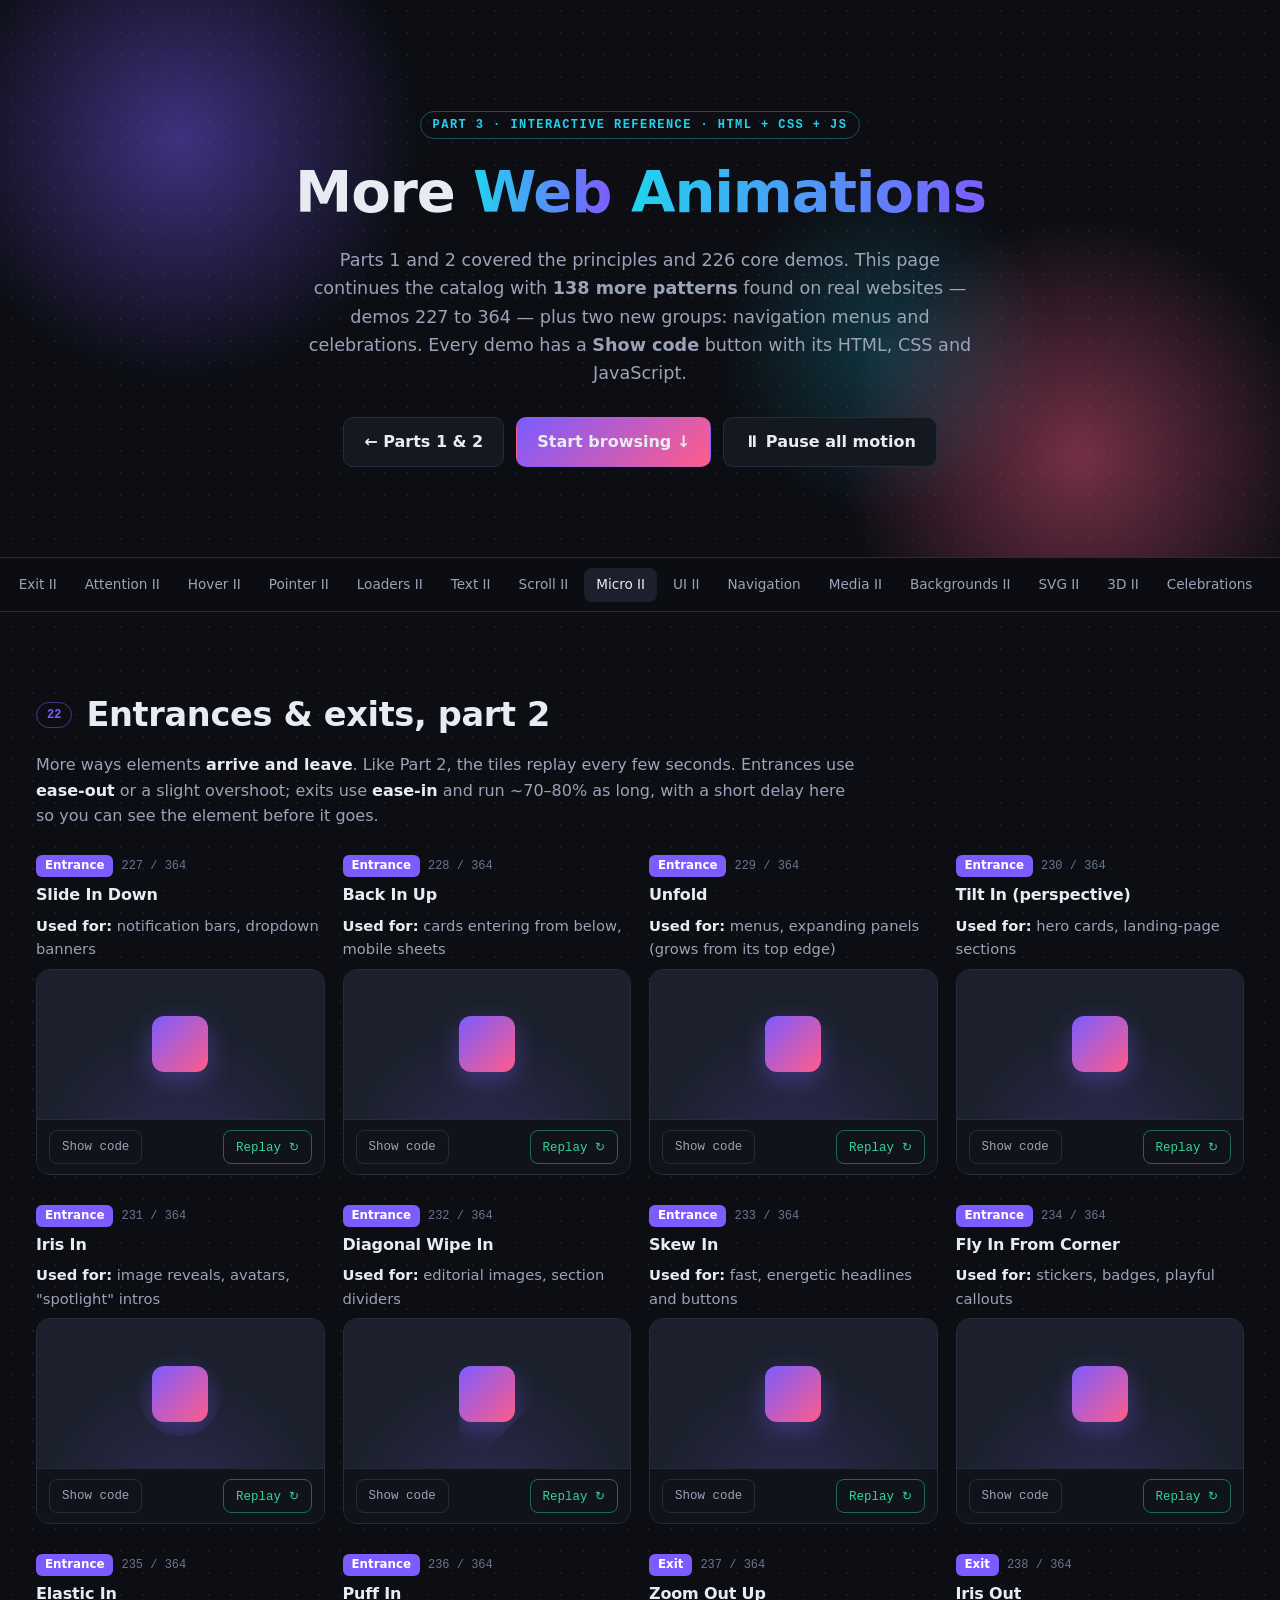
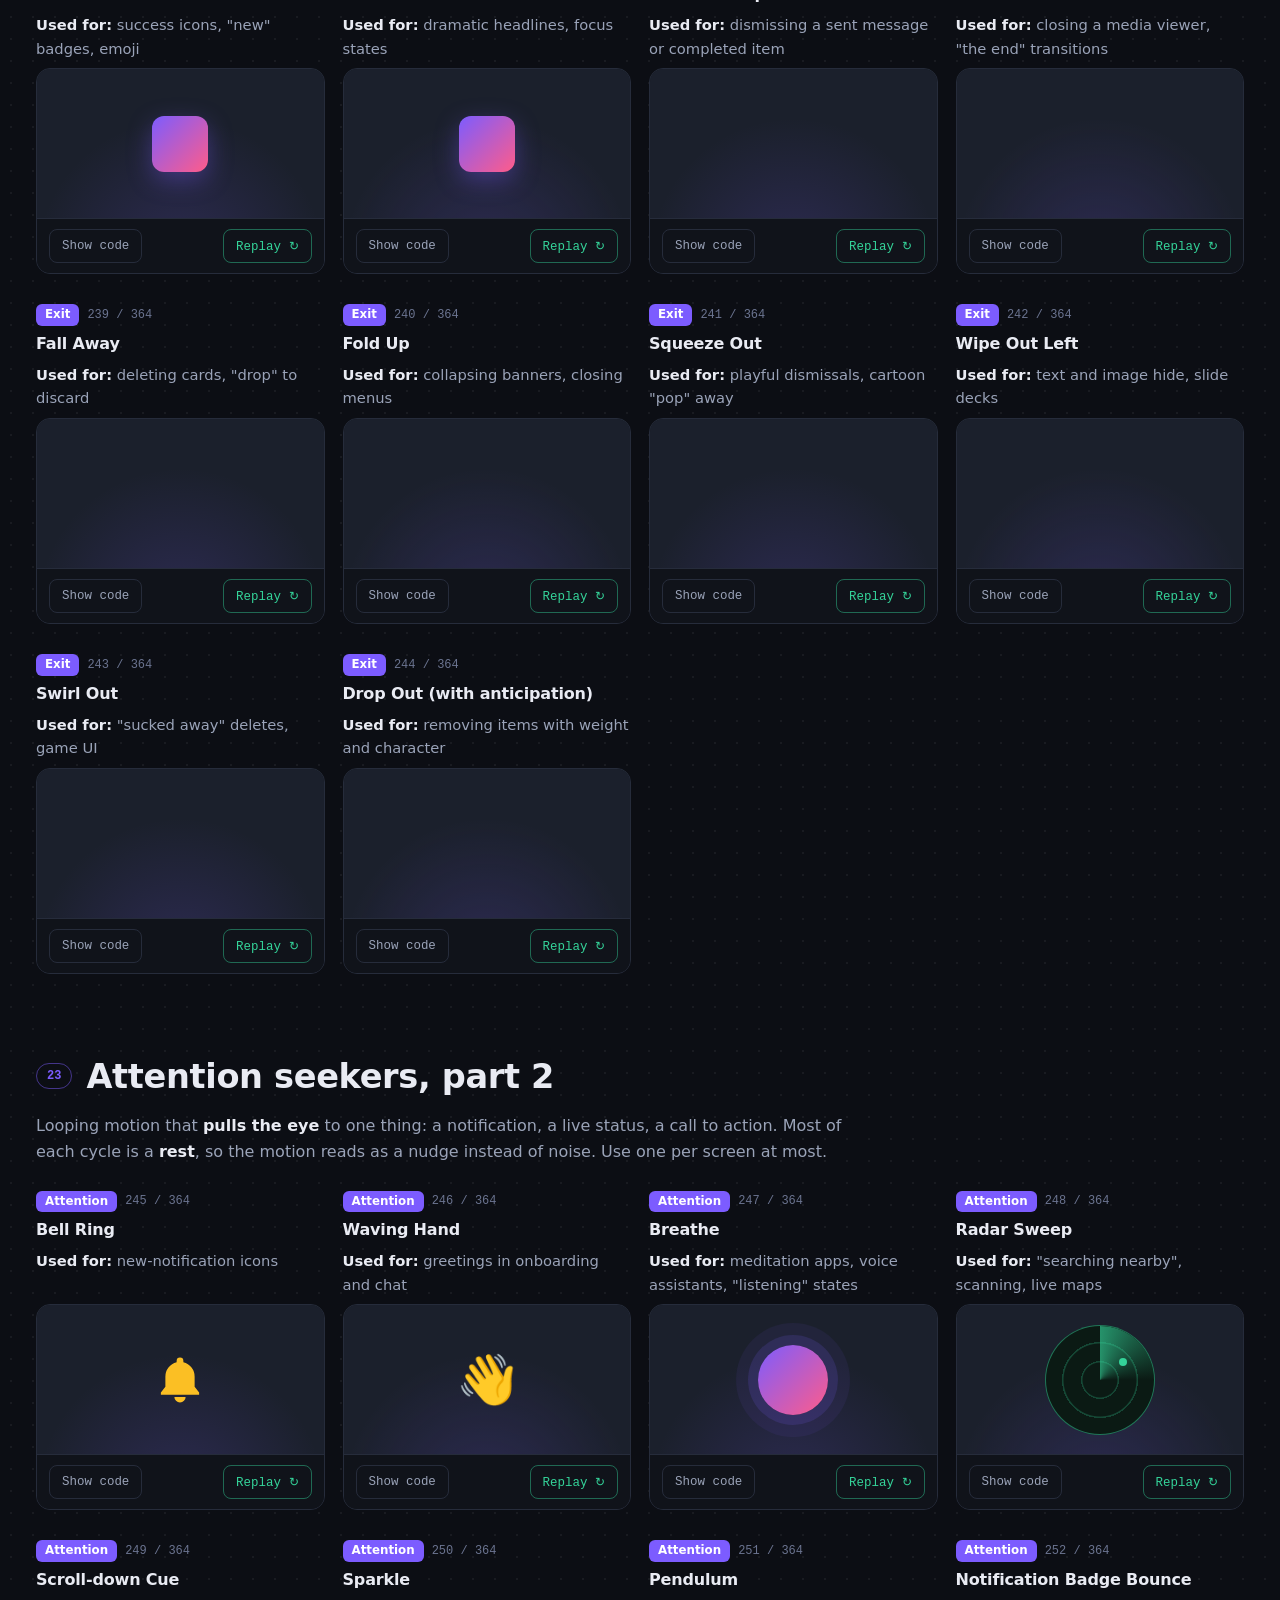
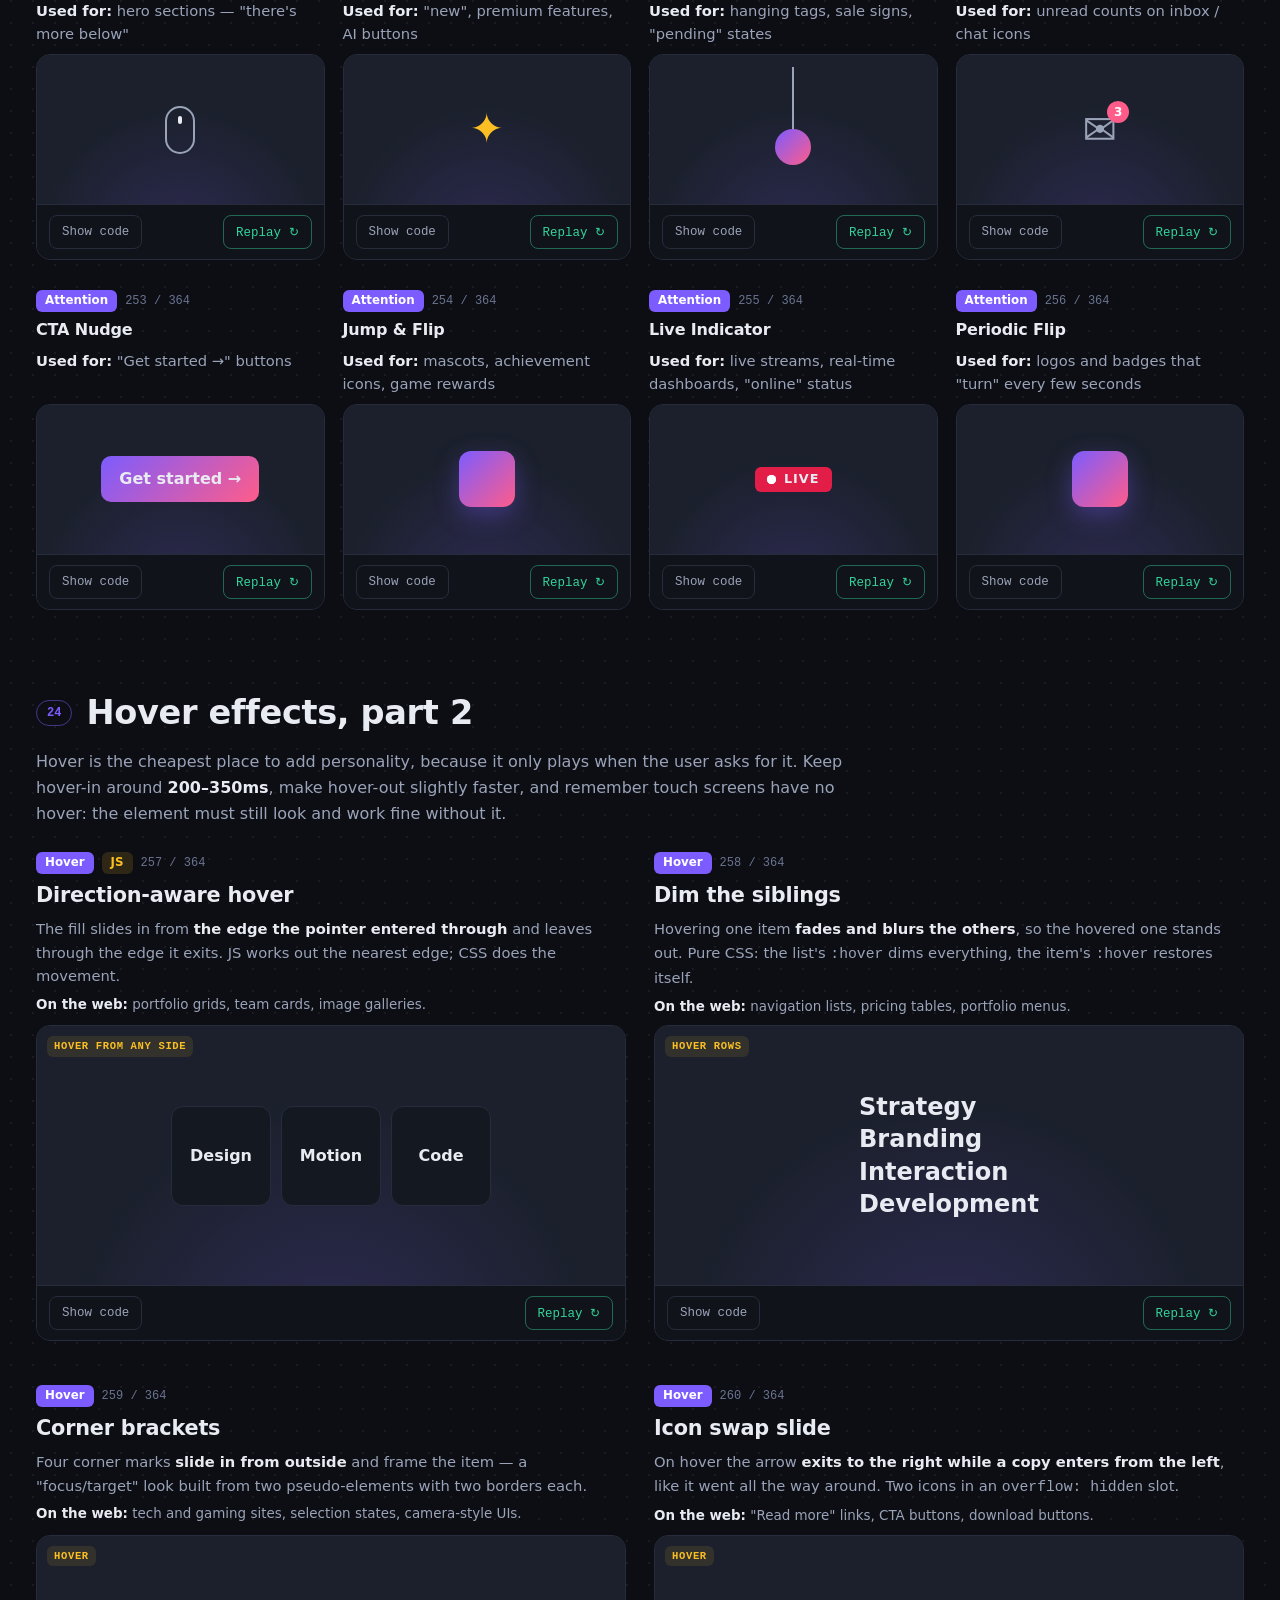
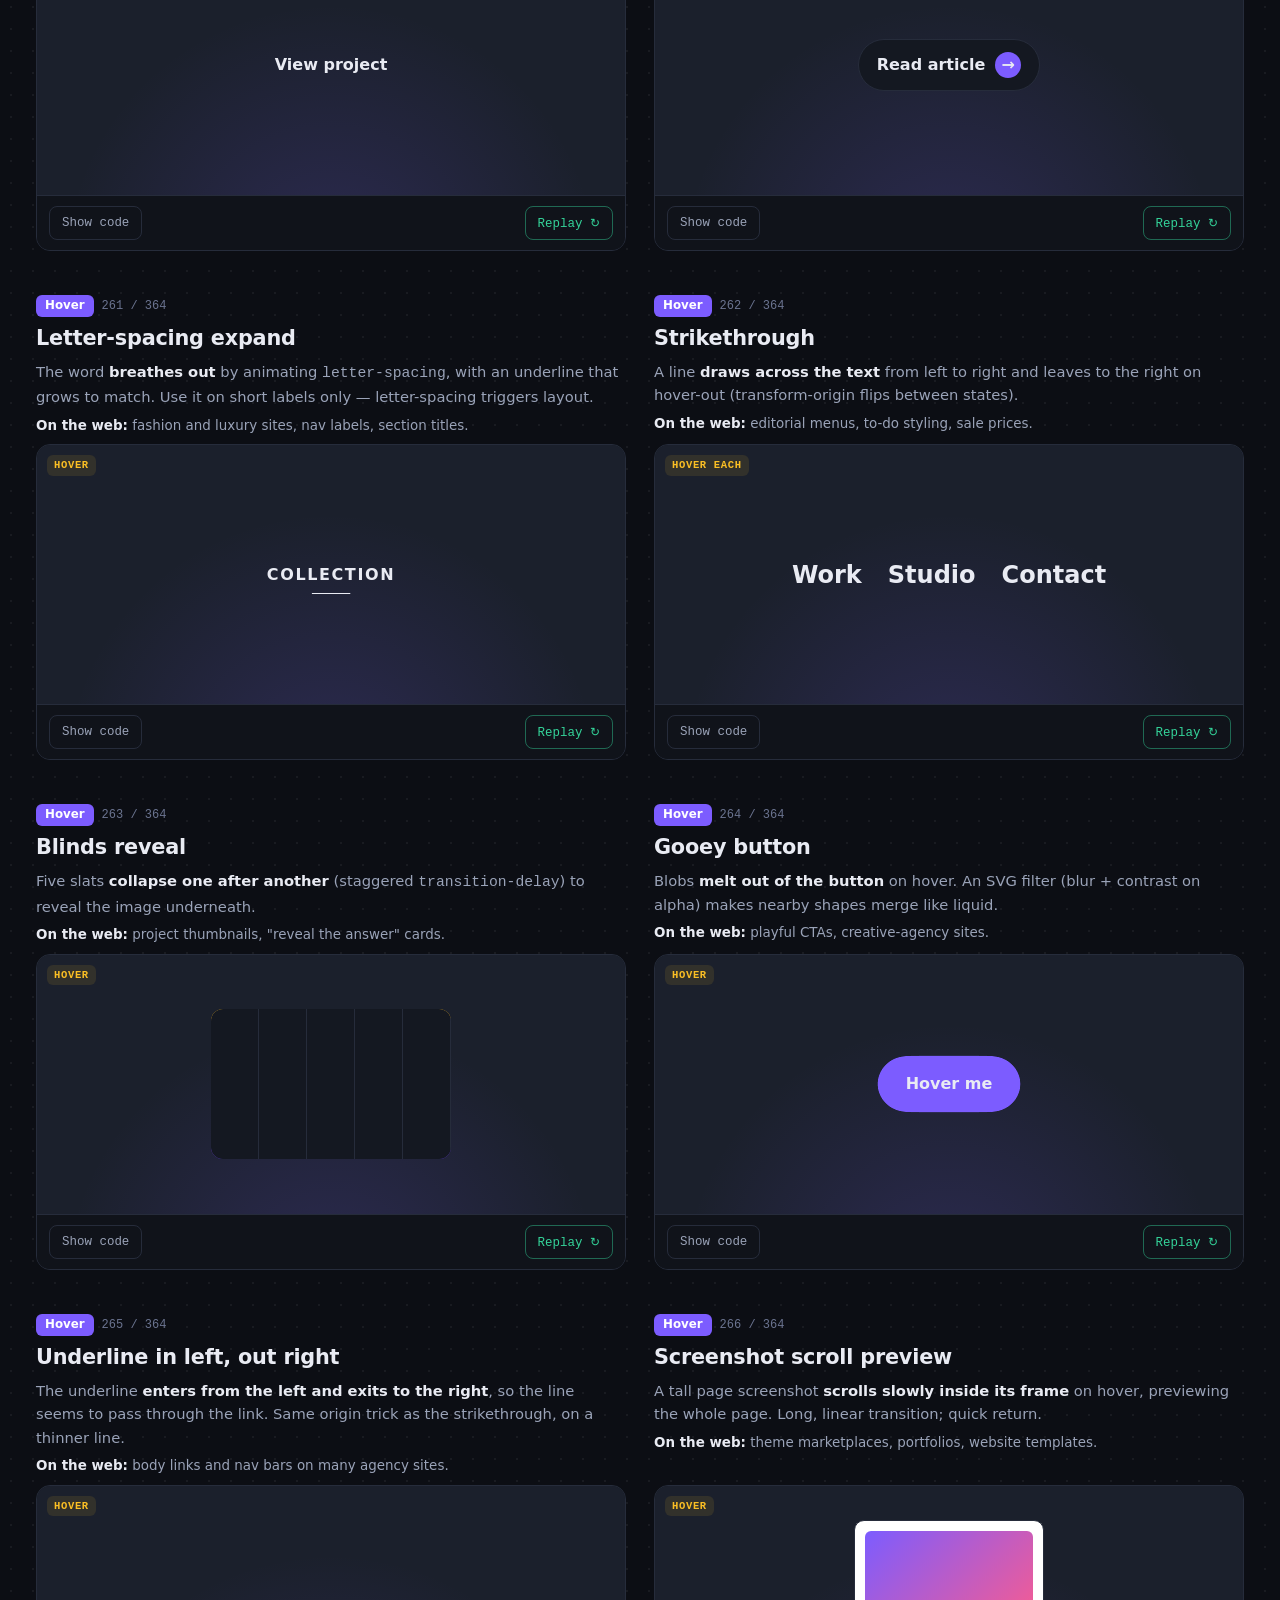
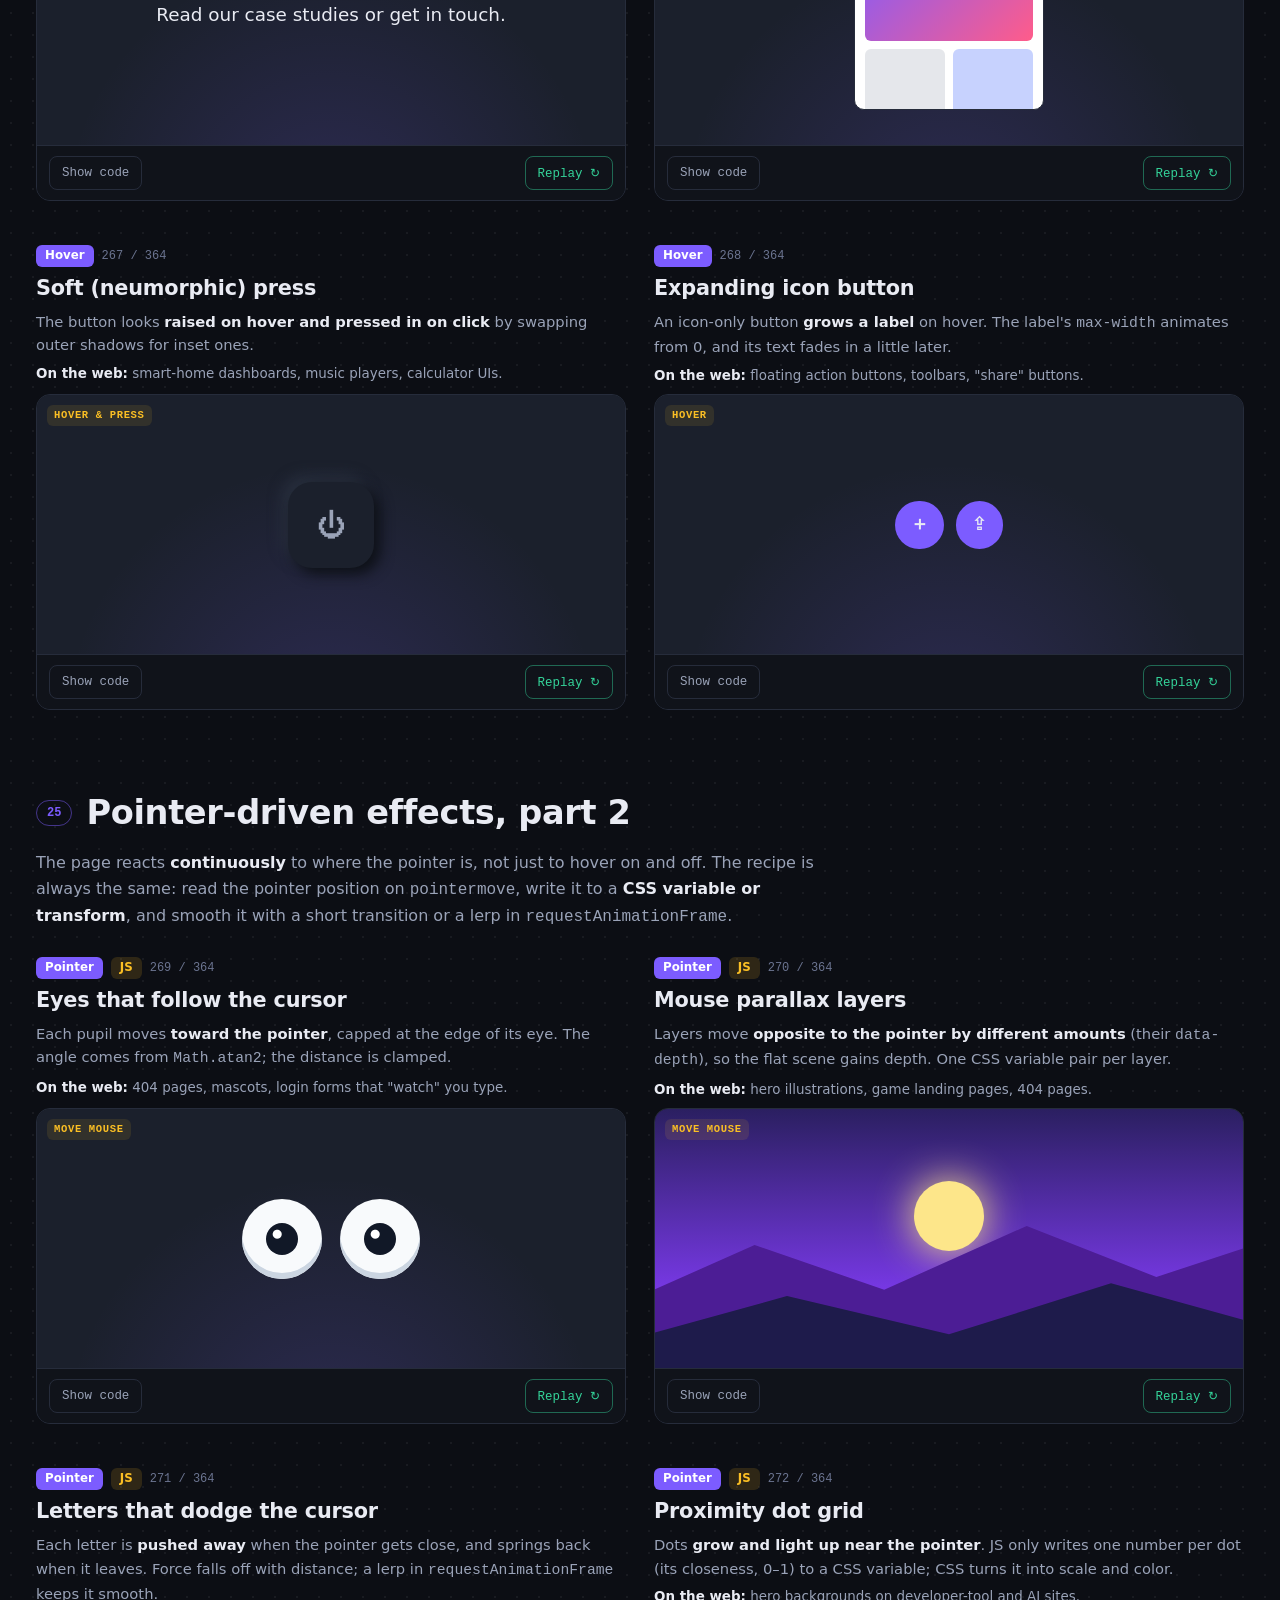
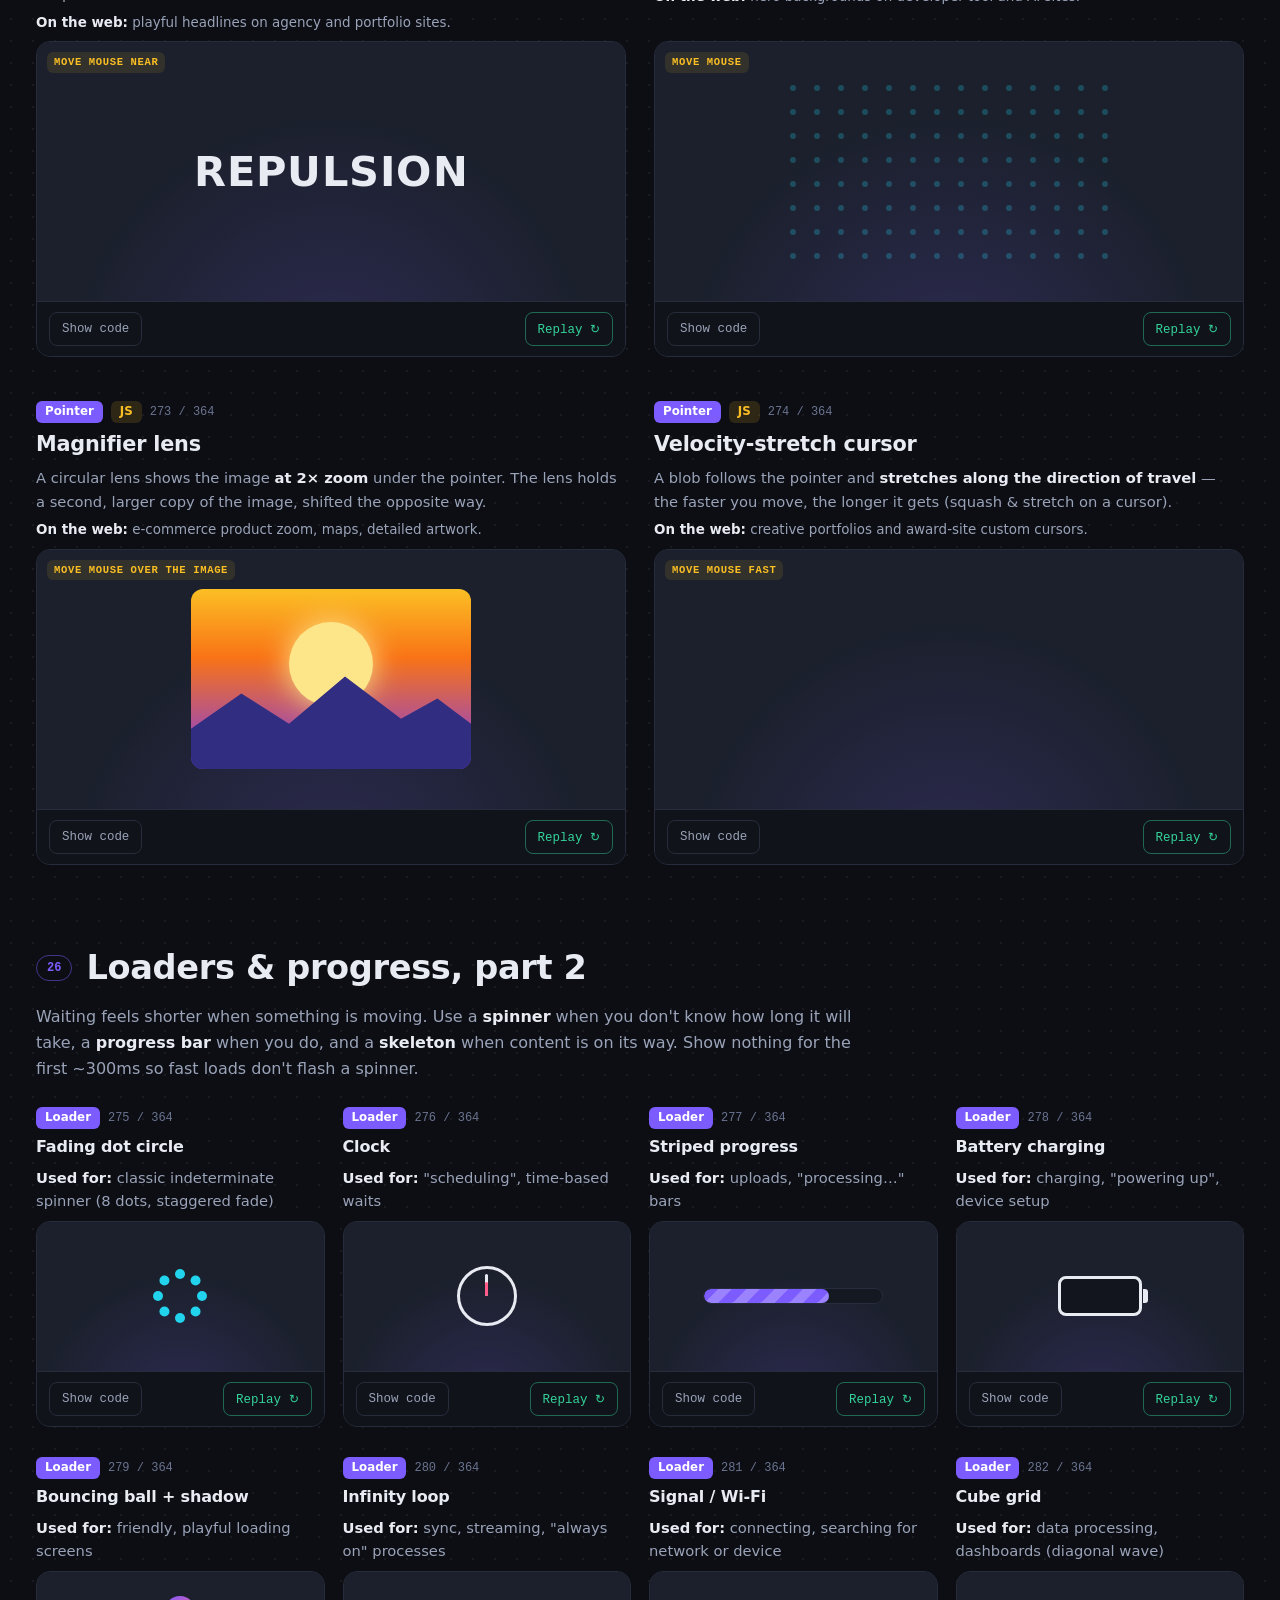
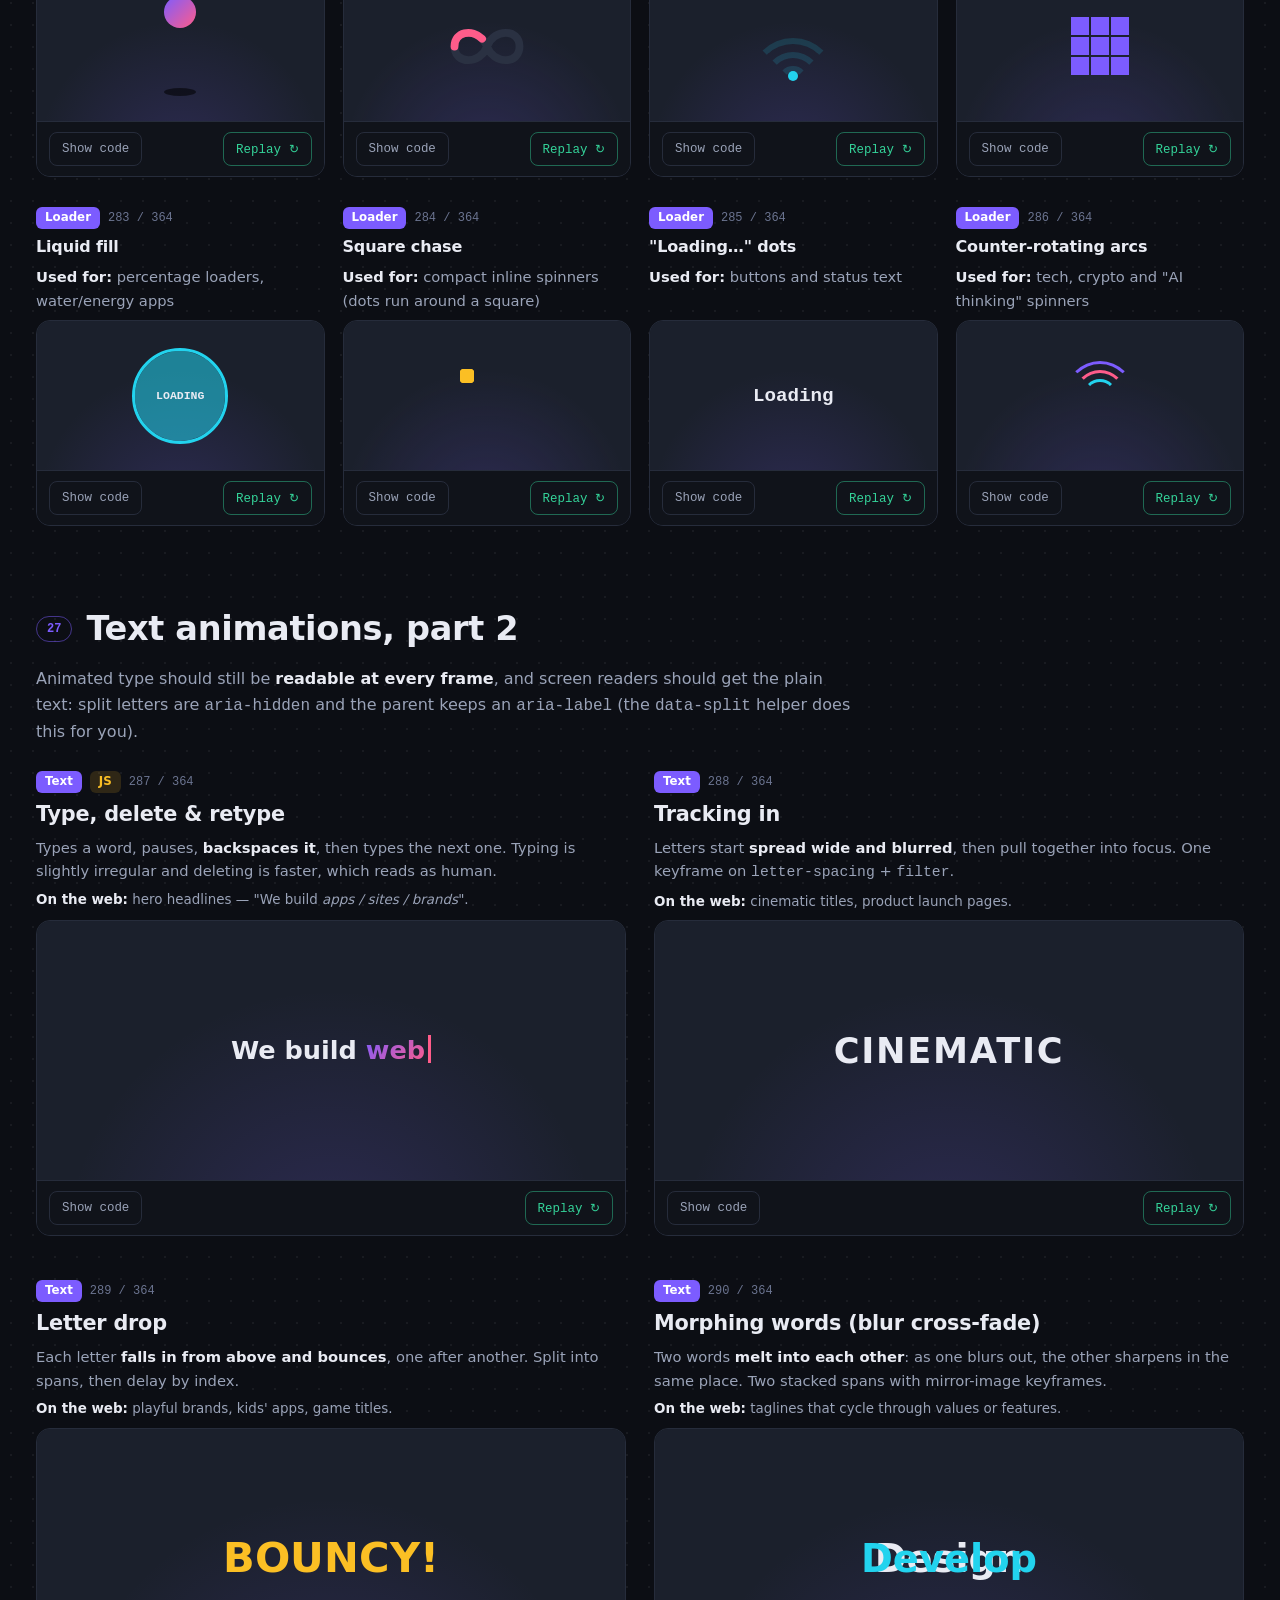
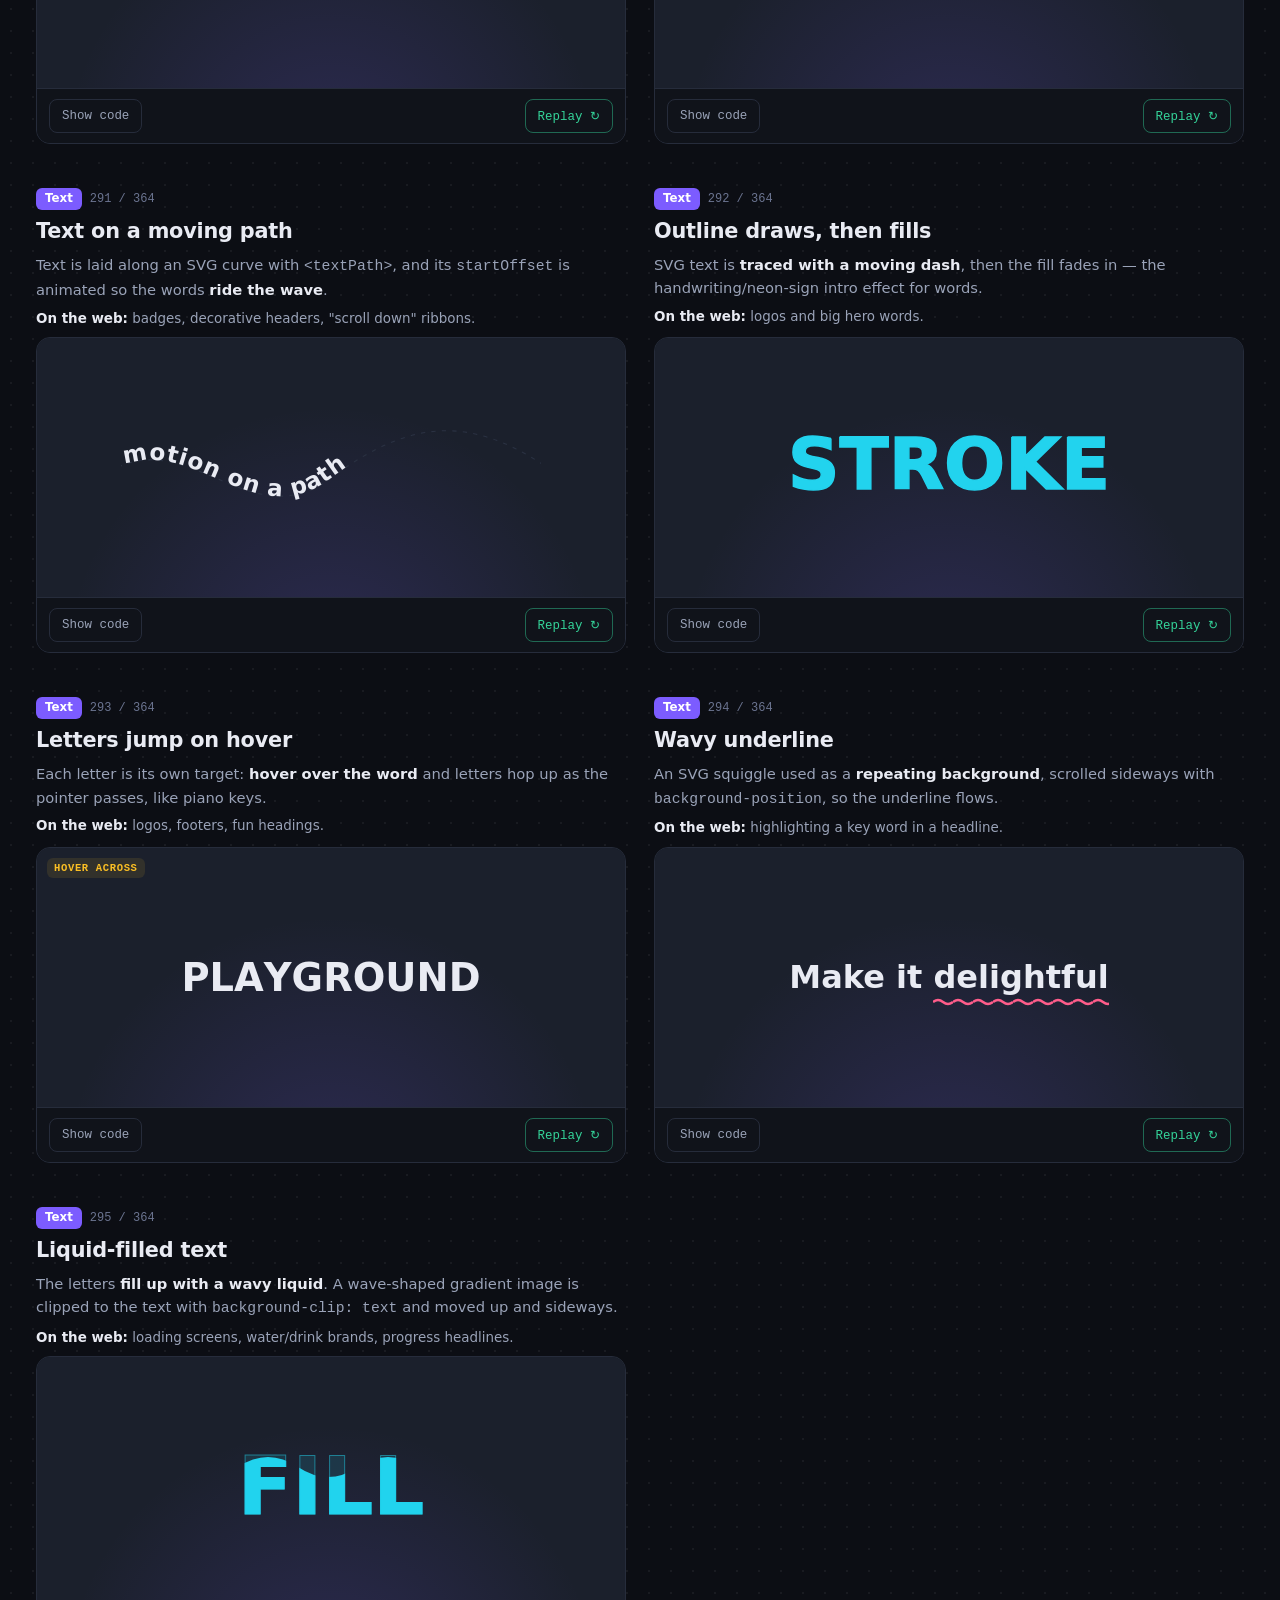
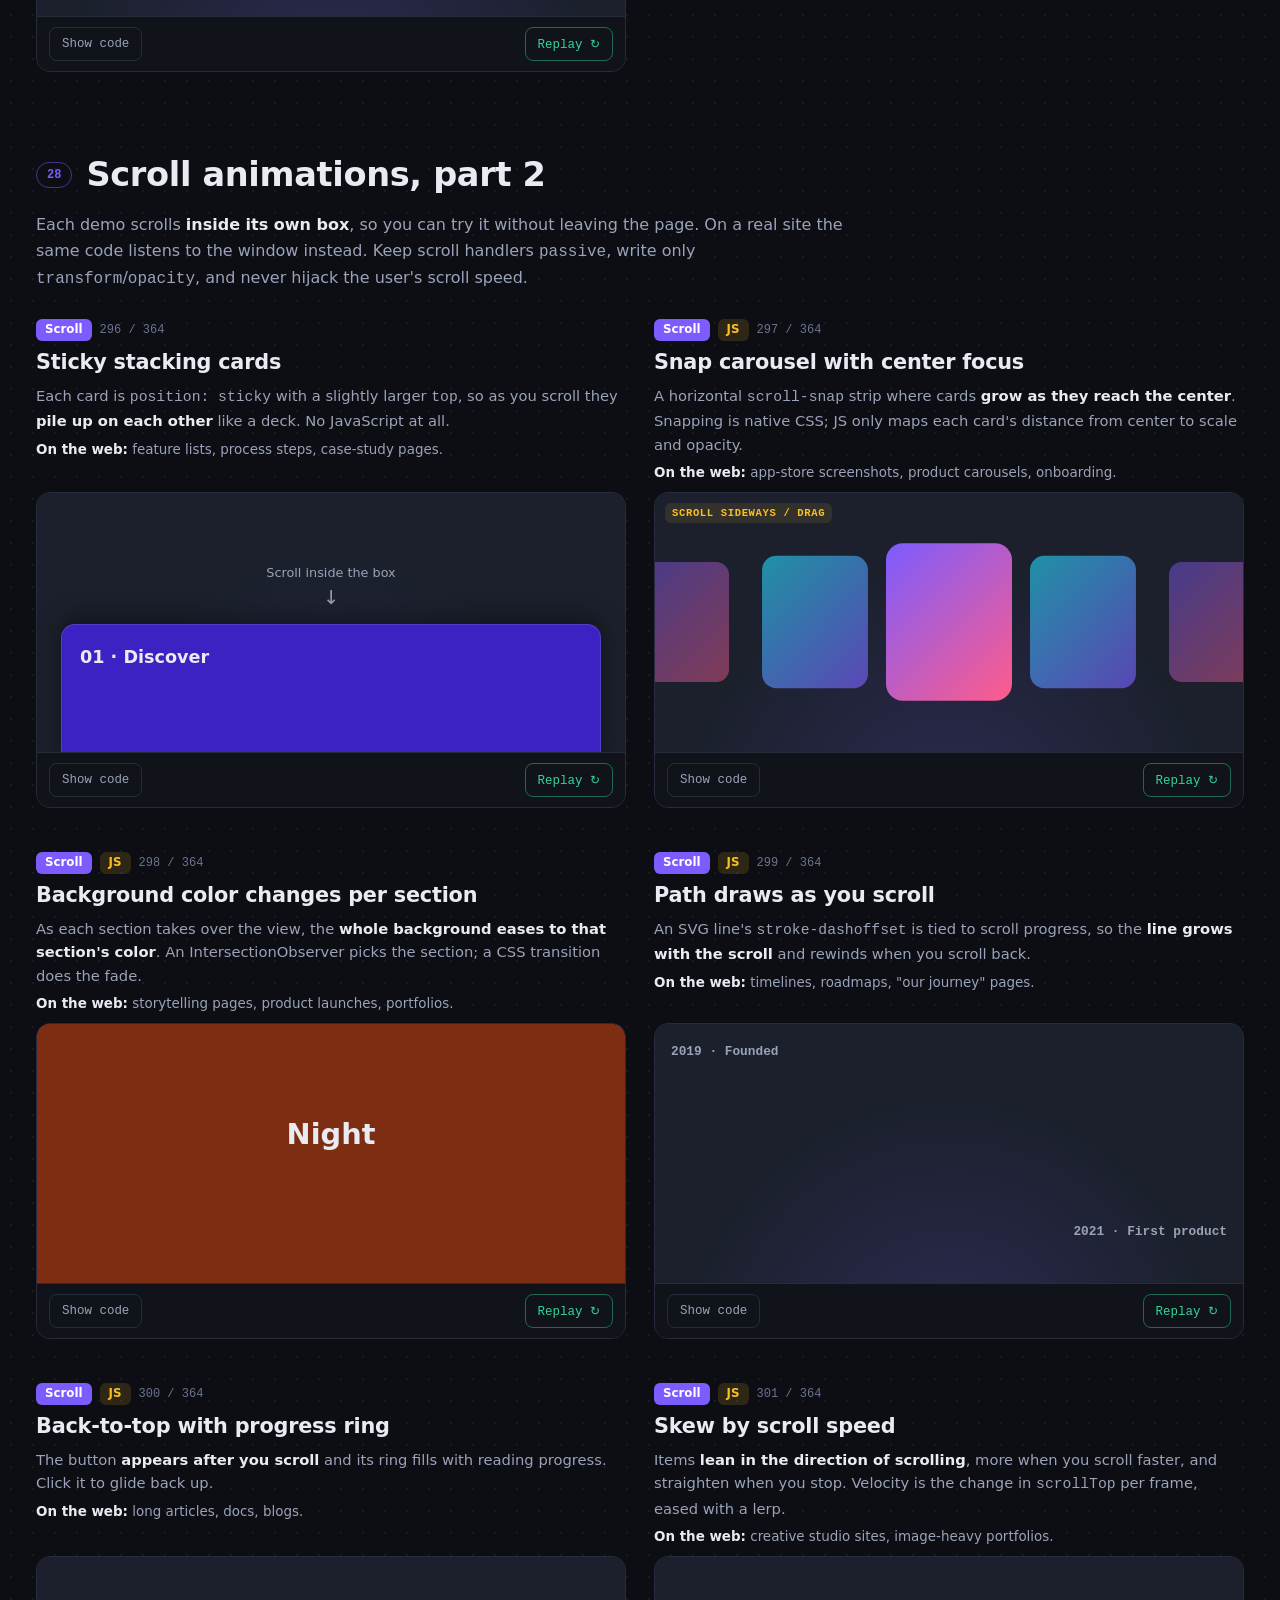
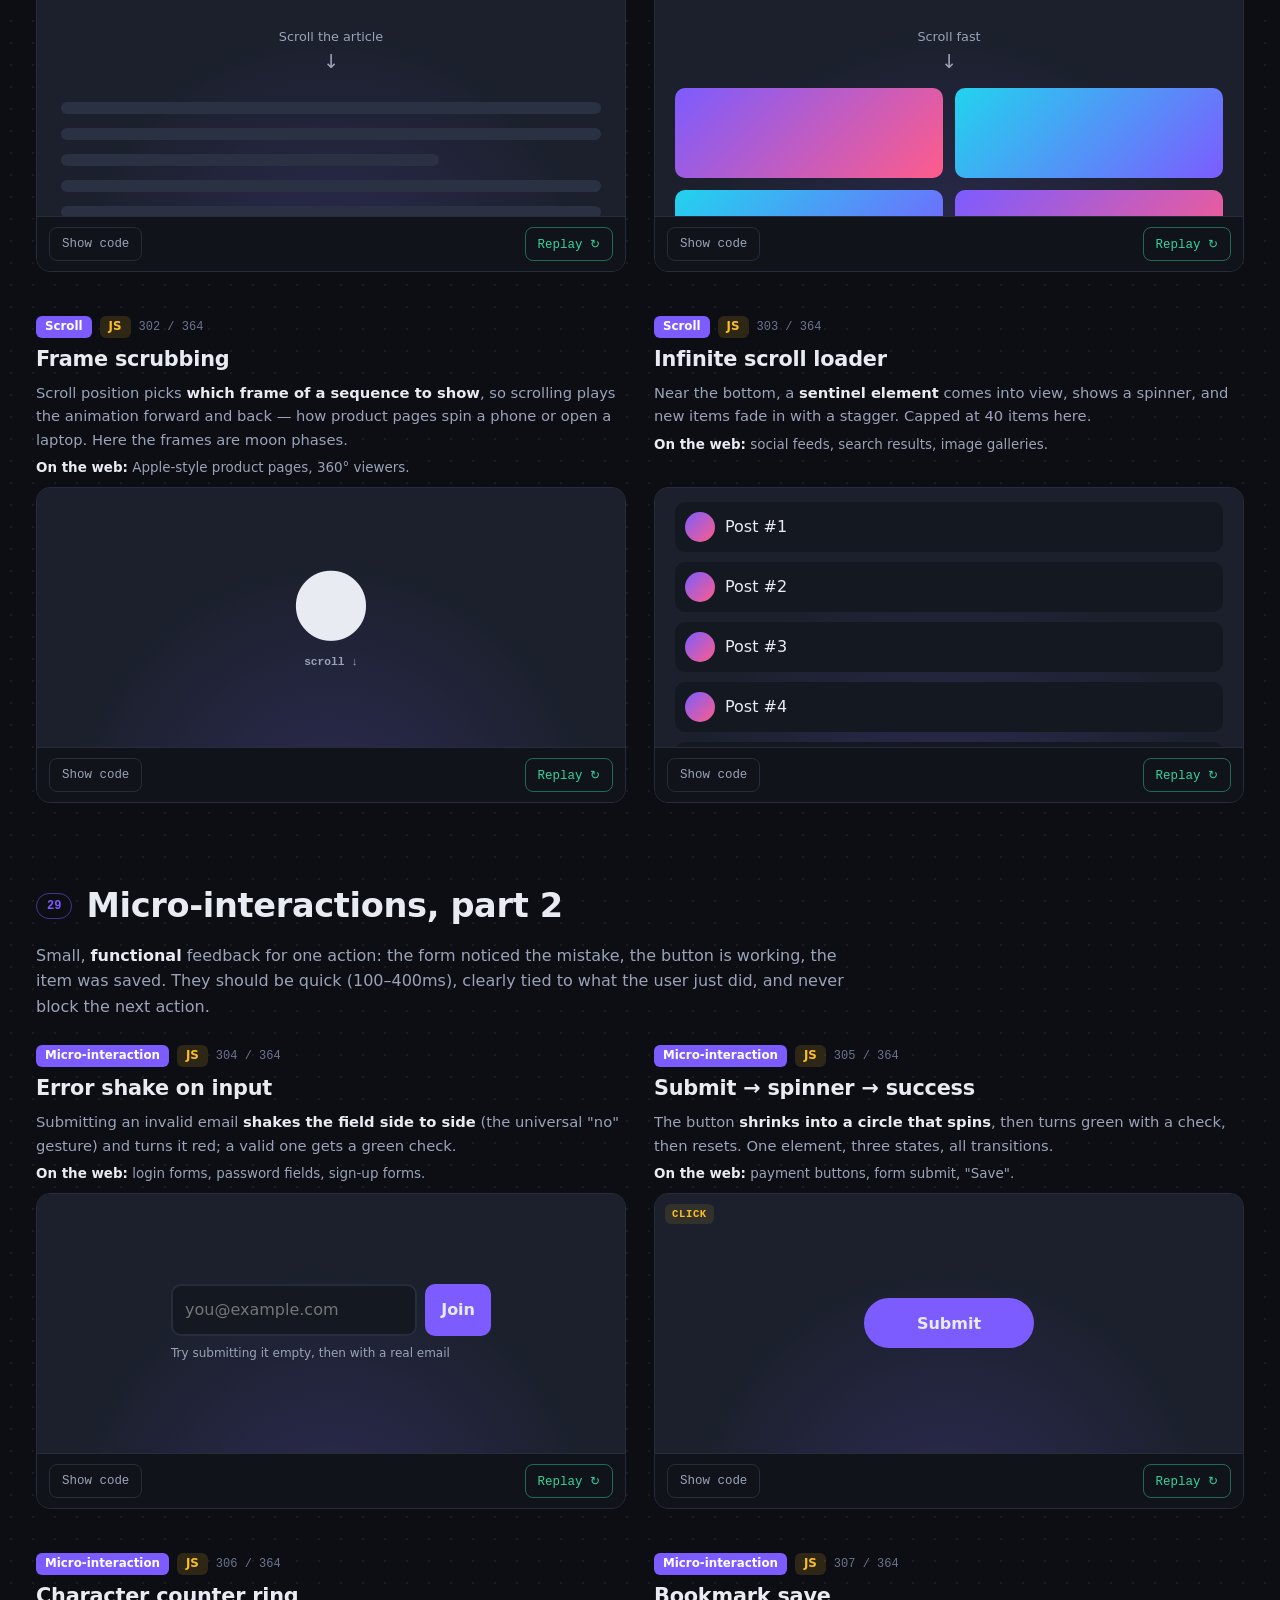
==== more.html @ 93ec99d7 "Refactor code structure for improved readability and maintainability" ====
<!DOCTYPE html>

<html lang="en">
<head>
<meta charset="utf-8"/>
<meta content="width=device-width, initial-scale=1" name="viewport"/>
<title>More Web Animations — Part 3 · Web Motion Playground</title>
<meta content="Part 3 of the Web Motion Playground: 138 more animation patterns real websites use — entrances, hovers, loaders, text, scroll, micro-interactions, navigation, 3D and celebrations — each with live code." name="description"/>
<script>document.documentElement.classList.add('js');</script>
<link rel="stylesheet" href="styles.css"/>
<link rel="stylesheet" href="more.css"/>
</head>
<body>
<svg aria-hidden="true" height="0" style="position:absolute" width="0">
<filter id="m-goo"><feGaussianBlur in="SourceGraphic" result="b" stdDeviation="7"></feGaussianBlur><feColorMatrix in="b" result="g" values="1 0 0 0 0  0 1 0 0 0  0 0 1 0 0  0 0 0 22 -9"></feColorMatrix><feComposite in="SourceGraphic" in2="g" operator="atop"></feComposite></filter>
</svg>
<div class="page-progress" id="pageProgress"></div>
<!-- ================= HERO ================= -->
<header class="hero">
<div class="hero-blob b1"></div><div class="hero-blob b2"></div><div class="hero-blob b3"></div>
<div class="hero-inner">
<p class="eyebrow">Part 3 · Interactive reference · HTML + CSS + JS</p>
<h1>
<span class="word" style="--i:0">More</span>
<span class="word" style="--i:1"><span class="grad-text">Web</span></span>
<span class="word" style="--i:2"><span class="grad-text">Animations</span></span>
</h1>
<p class="lead">Parts 1 and 2 covered the principles and 226 core demos. This page continues the catalog with <strong>138 more patterns</strong> found on real websites — demos 227 to 364 — plus two new groups: navigation menus and celebrations. Every demo has a <strong>Show code</strong> button with its HTML, CSS and JavaScript.</p>
<div class="hero-actions">
<a class="btn" href="index.html">← Parts 1 &amp; 2</a>
<a class="btn primary" href="#more-entrance">Start browsing ↓</a>
<button class="btn" id="pauseAll">⏸ Pause all motion</button>
</div>
<p class="motion-note">Your system asks for reduced motion, so animations start paused. Press "Play all motion" to watch them.</p>
</div>
</header>
<!-- ================= TABLE OF CONTENTS ================= -->
<nav aria-label="Sections" class="toc">
<ul>
<li><a href="index.html">← Parts 1 &amp; 2</a></li>
<li><a href="#more-entrance">Entrance & Exit II</a></li>
<li><a href="#more-attention">Attention II</a></li>
<li><a href="#more-hover">Hover II</a></li>
<li><a href="#more-pointer">Pointer II</a></li>
<li><a href="#more-loaders">Loaders II</a></li>
<li><a href="#more-text">Text II</a></li>
<li><a href="#more-scroll">Scroll II</a></li>
<li><a href="#more-micro">Micro II</a></li>
<li><a href="#more-ui">UI II</a></li>
<li><a href="#nav">Navigation</a></li>
<li><a href="#more-media">Media II</a></li>
<li><a href="#more-bg">Backgrounds II</a></li>
<li><a href="#more-svg">SVG II</a></li>
<li><a href="#more-three">3D II</a></li>
<li><a href="#celebrate">Celebrations</a></li>
</ul>
</nav>
<main>
<!-- ================= 22 MORE-ENTRANCE ================= -->
<section class="section" id="more-entrance">
<div class="sec-head reveal"><span class="sec-num">22</span><h2>Entrances &amp; exits, part 2</h2></div>
<p class="sec-intro reveal">More ways elements <strong>arrive and leave</strong>. Like Part 2, the tiles replay every few seconds. Entrances use <strong>ease-out</strong> or a slight overshoot; exits use <strong>ease-in</strong> and run ~70–80% as long, with a short delay here so you can see the element before it goes.</p>
<div class="demos mini loop-gallery">
<article class="demo reveal"><div class="demo-meta"><span class="badge">Entrance</span><span class="count">227 / 364</span></div><h3>Slide In Down</h3><p class="desc"><b>Used for:</b> notification bars, dropdown banners</p><div class="demo-box"><div class="stage">
<div class="box m-slideInDown"></div>
</div><div class="demo-foot"><button aria-expanded="false" class="foot-btn show-code" type="button">Show code</button><button class="foot-btn replay-btn" type="button">Replay <span class="ico">↻</span></button></div><div class="code-panel" hidden=""><div class="code-block"><div class="code-head"><span>HTML</span><button class="copy-code" type="button">Copy</button></div><pre><code>&lt;div class="box m-slideInDown"&gt;&lt;/div&gt;</code></pre></div><div class="code-block"><div class="code-head"><span>CSS</span><button class="copy-code" type="button">Copy</button></div><pre><code>/* var(--violet), var(--ease-out)… are design tokens defined once in :root */

.box { width: 56px; height: 56px; border-radius: 12px; background: var(--grad); box-shadow: 0 8px 24px rgba(124, 92, 255, .35); }
.box.sm { width: 46px; height: 46px; }

.m-slideInDown { animation: m-slideInDown .7s var(--ease-out) both; }
@keyframes m-slideInDown {
  from { transform: translateY(-120px); opacity: 0; }
}</code></pre></div></div></div></article>
<article class="demo reveal"><div class="demo-meta"><span class="badge">Entrance</span><span class="count">228 / 364</span></div><h3>Back In Up</h3><p class="desc"><b>Used for:</b> cards entering from below, mobile sheets</p><div class="demo-box"><div class="stage">
<div class="box m-backInUp"></div>
</div><div class="demo-foot"><button aria-expanded="false" class="foot-btn show-code" type="button">Show code</button><button class="foot-btn replay-btn" type="button">Replay <span class="ico">↻</span></button></div><div class="code-panel" hidden=""><div class="code-block key"><div class="code-head"><span>Key idea</span><button class="copy-code" type="button">Copy</button></div><pre><code>from { transform: translateY(140px) scale(.7); }   /* comes up small… */
80%  { transform: translateY(0)     scale(.7); }   /* …then grows      */</code></pre></div><div class="code-block"><div class="code-head"><span>HTML</span><button class="copy-code" type="button">Copy</button></div><pre><code>&lt;div class="box m-backInUp"&gt;&lt;/div&gt;</code></pre></div><div class="code-block"><div class="code-head"><span>CSS</span><button class="copy-code" type="button">Copy</button></div><pre><code>/* var(--violet), var(--ease-out)… are design tokens defined once in :root */

.box { width: 56px; height: 56px; border-radius: 12px; background: var(--grad); box-shadow: 0 8px 24px rgba(124, 92, 255, .35); }
.box.sm { width: 46px; height: 46px; }

.m-backInUp { animation: m-backInUp .9s var(--ease-out) both; }
@keyframes m-backInUp {
  from { transform: translateY(140px) scale(.7); opacity: .6; }
  80% { transform: translateY(0) scale(.7); opacity: .8; }
  to { transform: scale(1); opacity: 1; }
}</code></pre></div></div></div></article>
<article class="demo reveal"><div class="demo-meta"><span class="badge">Entrance</span><span class="count">229 / 364</span></div><h3>Unfold</h3><p class="desc"><b>Used for:</b> menus, expanding panels (grows from its top edge)</p><div class="demo-box"><div class="stage">
<div class="box m-unfold"></div>
</div><div class="demo-foot"><button aria-expanded="false" class="foot-btn show-code" type="button">Show code</button><button class="foot-btn replay-btn" type="button">Replay <span class="ico">↻</span></button></div><div class="code-panel" hidden=""><div class="code-block"><div class="code-head"><span>HTML</span><button class="copy-code" type="button">Copy</button></div><pre><code>&lt;div class="box m-unfold"&gt;&lt;/div&gt;</code></pre></div><div class="code-block"><div class="code-head"><span>CSS</span><button class="copy-code" type="button">Copy</button></div><pre><code>/* var(--violet), var(--ease-out)… are design tokens defined once in :root */

.box { width: 56px; height: 56px; border-radius: 12px; background: var(--grad); box-shadow: 0 8px 24px rgba(124, 92, 255, .35); }
.box.sm { width: 46px; height: 46px; }

.m-unfold { transform-origin: top; animation: m-unfold .6s var(--ease-out) both; }
@keyframes m-unfold {
  from { transform: scaleY(0); }
  60% { transform: scaleY(1.08); }
}</code></pre></div></div></div></article>
<article class="demo reveal"><div class="demo-meta"><span class="badge">Entrance</span><span class="count">230 / 364</span></div><h3>Tilt In (perspective)</h3><p class="desc"><b>Used for:</b> hero cards, landing-page sections</p><div class="demo-box"><div class="stage">
<div class="box m-tiltIn"></div>
</div><div class="demo-foot"><button aria-expanded="false" class="foot-btn show-code" type="button">Show code</button><button class="foot-btn replay-btn" type="button">Replay <span class="ico">↻</span></button></div><div class="code-panel" hidden=""><div class="code-block"><div class="code-head"><span>HTML</span><button class="copy-code" type="button">Copy</button></div><pre><code>&lt;div class="box m-tiltIn"&gt;&lt;/div&gt;</code></pre></div><div class="code-block"><div class="code-head"><span>CSS</span><button class="copy-code" type="button">Copy</button></div><pre><code>/* var(--violet), var(--ease-out)… are design tokens defined once in :root */

.box { width: 56px; height: 56px; border-radius: 12px; background: var(--grad); box-shadow: 0 8px 24px rgba(124, 92, 255, .35); }
.box.sm { width: 46px; height: 46px; }

.m-tiltIn { transform-origin: 50% 0; animation: m-tiltIn .8s var(--ease-out) both; }
@keyframes m-tiltIn {
  from { transform: perspective(500px) rotateX(-80deg) translateY(-30px); opacity: 0; }
}</code></pre></div></div></div></article>
<article class="demo reveal"><div class="demo-meta"><span class="badge">Entrance</span><span class="count">231 / 364</span></div><h3>Iris In</h3><p class="desc"><b>Used for:</b> image reveals, avatars, "spotlight" intros</p><div class="demo-box"><div class="stage">
<div class="box m-irisIn"></div>
</div><div class="demo-foot"><button aria-expanded="false" class="foot-btn show-code" type="button">Show code</button><button class="foot-btn replay-btn" type="button">Replay <span class="ico">↻</span></button></div><div class="code-panel" hidden=""><div class="code-block key"><div class="code-head"><span>Key idea</span><button class="copy-code" type="button">Copy</button></div><pre><code>from { clip-path: circle(0% at 50% 50%); }
to   { clip-path: circle(75% at 50% 50%); }</code></pre></div><div class="code-block"><div class="code-head"><span>HTML</span><button class="copy-code" type="button">Copy</button></div><pre><code>&lt;div class="box m-irisIn"&gt;&lt;/div&gt;</code></pre></div><div class="code-block"><div class="code-head"><span>CSS</span><button class="copy-code" type="button">Copy</button></div><pre><code>/* var(--violet), var(--ease-out)… are design tokens defined once in :root */

.box { width: 56px; height: 56px; border-radius: 12px; background: var(--grad); box-shadow: 0 8px 24px rgba(124, 92, 255, .35); }
.box.sm { width: 46px; height: 46px; }

.m-irisIn { animation: m-irisIn .8s var(--ease-out) both; }
@keyframes m-irisIn {
  from { clip-path: circle(0% at 50% 50%); }
  to { clip-path: circle(75% at 50% 50%); }
}</code></pre></div></div></div></article>
<article class="demo reveal"><div class="demo-meta"><span class="badge">Entrance</span><span class="count">232 / 364</span></div><h3>Diagonal Wipe In</h3><p class="desc"><b>Used for:</b> editorial images, section dividers</p><div class="demo-box"><div class="stage">
<div class="box m-diagWipe"></div>
</div><div class="demo-foot"><button aria-expanded="false" class="foot-btn show-code" type="button">Show code</button><button class="foot-btn replay-btn" type="button">Replay <span class="ico">↻</span></button></div><div class="code-panel" hidden=""><div class="code-block"><div class="code-head"><span>HTML</span><button class="copy-code" type="button">Copy</button></div><pre><code>&lt;div class="box m-diagWipe"&gt;&lt;/div&gt;</code></pre></div><div class="code-block"><div class="code-head"><span>CSS</span><button class="copy-code" type="button">Copy</button></div><pre><code>/* var(--violet), var(--ease-out)… are design tokens defined once in :root */

.box { width: 56px; height: 56px; border-radius: 12px; background: var(--grad); box-shadow: 0 8px 24px rgba(124, 92, 255, .35); }
.box.sm { width: 46px; height: 46px; }

.m-diagWipe { animation: m-diagWipe .8s var(--ease-out) both; }
@keyframes m-diagWipe {
  from { clip-path: polygon(0 0, 0 0, 0 0); }
  to { clip-path: polygon(0 0, 200% 0, 0 200%); }
}</code></pre></div></div></div></article>
<article class="demo reveal"><div class="demo-meta"><span class="badge">Entrance</span><span class="count">233 / 364</span></div><h3>Skew In</h3><p class="desc"><b>Used for:</b> fast, energetic headlines and buttons</p><div class="demo-box"><div class="stage">
<div class="box m-skewIn"></div>
</div><div class="demo-foot"><button aria-expanded="false" class="foot-btn show-code" type="button">Show code</button><button class="foot-btn replay-btn" type="button">Replay <span class="ico">↻</span></button></div><div class="code-panel" hidden=""><div class="code-block"><div class="code-head"><span>HTML</span><button class="copy-code" type="button">Copy</button></div><pre><code>&lt;div class="box m-skewIn"&gt;&lt;/div&gt;</code></pre></div><div class="code-block"><div class="code-head"><span>CSS</span><button class="copy-code" type="button">Copy</button></div><pre><code>/* var(--violet), var(--ease-out)… are design tokens defined once in :root */

.box { width: 56px; height: 56px; border-radius: 12px; background: var(--grad); box-shadow: 0 8px 24px rgba(124, 92, 255, .35); }
.box.sm { width: 46px; height: 46px; }

.m-skewIn { animation: m-skewIn .8s var(--ease-out) both; }
@keyframes m-skewIn {
  from { transform: translateX(-140px) skewX(30deg); opacity: 0; }
  60% { transform: translateX(0) skewX(-14deg); opacity: 1; }
  80% { transform: skewX(5deg); }
  to { transform: none; }
}</code></pre></div></div></div></article>
<article class="demo reveal"><div class="demo-meta"><span class="badge">Entrance</span><span class="count">234 / 364</span></div><h3>Fly In From Corner</h3><p class="desc"><b>Used for:</b> stickers, badges, playful callouts</p><div class="demo-box"><div class="stage">
<div class="box m-flyCorner"></div>
</div><div class="demo-foot"><button aria-expanded="false" class="foot-btn show-code" type="button">Show code</button><button class="foot-btn replay-btn" type="button">Replay <span class="ico">↻</span></button></div><div class="code-panel" hidden=""><div class="code-block"><div class="code-head"><span>HTML</span><button class="copy-code" type="button">Copy</button></div><pre><code>&lt;div class="box m-flyCorner"&gt;&lt;/div&gt;</code></pre></div><div class="code-block"><div class="code-head"><span>CSS</span><button class="copy-code" type="button">Copy</button></div><pre><code>/* var(--violet), var(--ease-out)… are design tokens defined once in :root */

.box { width: 56px; height: 56px; border-radius: 12px; background: var(--grad); box-shadow: 0 8px 24px rgba(124, 92, 255, .35); }
.box.sm { width: 46px; height: 46px; }

.m-flyCorner { animation: m-flyCorner .8s var(--ease-back) both; }
@keyframes m-flyCorner {
  from { transform: translate(-110px, -70px) rotate(-35deg) scale(.4); opacity: 0; }
}</code></pre></div></div></div></article>
<article class="demo reveal"><div class="demo-meta"><span class="badge">Entrance</span><span class="count">235 / 364</span></div><h3>Elastic In</h3><p class="desc"><b>Used for:</b> success icons, "new" badges, emoji</p><div class="demo-box"><div class="stage">
<div class="box m-elasticIn"></div>
</div><div class="demo-foot"><button aria-expanded="false" class="foot-btn show-code" type="button">Show code</button><button class="foot-btn replay-btn" type="button">Replay <span class="ico">↻</span></button></div><div class="code-panel" hidden=""><div class="code-block"><div class="code-head"><span>HTML</span><button class="copy-code" type="button">Copy</button></div><pre><code>&lt;div class="box m-elasticIn"&gt;&lt;/div&gt;</code></pre></div><div class="code-block"><div class="code-head"><span>CSS</span><button class="copy-code" type="button">Copy</button></div><pre><code>/* var(--violet), var(--ease-out)… are design tokens defined once in :root */

.box { width: 56px; height: 56px; border-radius: 12px; background: var(--grad); box-shadow: 0 8px 24px rgba(124, 92, 255, .35); }
.box.sm { width: 46px; height: 46px; }

.m-elasticIn { animation: m-elasticIn 1s ease-out both; }
@keyframes m-elasticIn {
  0% { transform: scale(0); }
  45% { transform: scale(1.18); }
  65% { transform: scale(.9); }
  82% { transform: scale(1.05); }
  100% { transform: scale(1); }
}</code></pre></div></div></div></article>
<article class="demo reveal"><div class="demo-meta"><span class="badge">Entrance</span><span class="count">236 / 364</span></div><h3>Puff In</h3><p class="desc"><b>Used for:</b> dramatic headlines, focus states</p><div class="demo-box"><div class="stage">
<div class="box m-puffIn"></div>
</div><div class="demo-foot"><button aria-expanded="false" class="foot-btn show-code" type="button">Show code</button><button class="foot-btn replay-btn" type="button">Replay <span class="ico">↻</span></button></div><div class="code-panel" hidden=""><div class="code-block"><div class="code-head"><span>HTML</span><button class="copy-code" type="button">Copy</button></div><pre><code>&lt;div class="box m-puffIn"&gt;&lt;/div&gt;</code></pre></div><div class="code-block"><div class="code-head"><span>CSS</span><button class="copy-code" type="button">Copy</button></div><pre><code>/* var(--violet), var(--ease-out)… are design tokens defined once in :root */

.box { width: 56px; height: 56px; border-radius: 12px; background: var(--grad); box-shadow: 0 8px 24px rgba(124, 92, 255, .35); }
.box.sm { width: 46px; height: 46px; }

.m-puffIn { animation: m-puffIn .7s var(--ease-out) both; }
@keyframes m-puffIn {
  from { transform: scale(2.2); filter: blur(6px); opacity: 0; }
}</code></pre></div></div></div></article>
<article class="demo reveal"><div class="demo-meta"><span class="badge">Exit</span><span class="count">237 / 364</span></div><h3>Zoom Out Up</h3><p class="desc"><b>Used for:</b> dismissing a sent message or completed item</p><div class="demo-box"><div class="stage">
<div class="box m-zoomOutUp"></div>
</div><div class="demo-foot"><button aria-expanded="false" class="foot-btn show-code" type="button">Show code</button><button class="foot-btn replay-btn" type="button">Replay <span class="ico">↻</span></button></div><div class="code-panel" hidden=""><div class="code-block"><div class="code-head"><span>HTML</span><button class="copy-code" type="button">Copy</button></div><pre><code>&lt;div class="box m-zoomOutUp"&gt;&lt;/div&gt;</code></pre></div><div class="code-block"><div class="code-head"><span>CSS</span><button class="copy-code" type="button">Copy</button></div><pre><code>/* var(--violet), var(--ease-out)… are design tokens defined once in :root */

.box { width: 56px; height: 56px; border-radius: 12px; background: var(--grad); box-shadow: 0 8px 24px rgba(124, 92, 255, .35); }
.box.sm { width: 46px; height: 46px; }

.m-zoomOutUp { animation: m-zoomOutUp .8s ease-in .6s both; }
@keyframes m-zoomOutUp {
  40% { transform: translateY(18px) scale(.6); opacity: 1; }
  to { transform: translateY(-160px) scale(.1); opacity: 0; }
}</code></pre></div></div></div></article>
<article class="demo reveal"><div class="demo-meta"><span class="badge">Exit</span><span class="count">238 / 364</span></div><h3>Iris Out</h3><p class="desc"><b>Used for:</b> closing a media viewer, "the end" transitions</p><div class="demo-box"><div class="stage">
<div class="box m-irisOut"></div>
</div><div class="demo-foot"><button aria-expanded="false" class="foot-btn show-code" type="button">Show code</button><button class="foot-btn replay-btn" type="button">Replay <span class="ico">↻</span></button></div><div class="code-panel" hidden=""><div class="code-block"><div class="code-head"><span>HTML</span><button class="copy-code" type="button">Copy</button></div><pre><code>&lt;div class="box m-irisOut"&gt;&lt;/div&gt;</code></pre></div><div class="code-block"><div class="code-head"><span>CSS</span><button class="copy-code" type="button">Copy</button></div><pre><code>/* var(--violet), var(--ease-out)… are design tokens defined once in :root */

.box { width: 56px; height: 56px; border-radius: 12px; background: var(--grad); box-shadow: 0 8px 24px rgba(124, 92, 255, .35); }
.box.sm { width: 46px; height: 46px; }

.m-irisOut { animation: m-irisOut .6s var(--ease-in) .6s both; }
@keyframes m-irisOut {
  from { clip-path: circle(75% at 50% 50%); }
  to { clip-path: circle(0% at 50% 50%); }
}</code></pre></div></div></div></article>
<article class="demo reveal"><div class="demo-meta"><span class="badge">Exit</span><span class="count">239 / 364</span></div><h3>Fall Away</h3><p class="desc"><b>Used for:</b> deleting cards, "drop" to discard</p><div class="demo-box"><div class="stage">
<div class="box m-fallAway"></div>
</div><div class="demo-foot"><button aria-expanded="false" class="foot-btn show-code" type="button">Show code</button><button class="foot-btn replay-btn" type="button">Replay <span class="ico">↻</span></button></div><div class="code-panel" hidden=""><div class="code-block"><div class="code-head"><span>HTML</span><button class="copy-code" type="button">Copy</button></div><pre><code>&lt;div class="box m-fallAway"&gt;&lt;/div&gt;</code></pre></div><div class="code-block"><div class="code-head"><span>CSS</span><button class="copy-code" type="button">Copy</button></div><pre><code>/* var(--violet), var(--ease-out)… are design tokens defined once in :root */

.box { width: 56px; height: 56px; border-radius: 12px; background: var(--grad); box-shadow: 0 8px 24px rgba(124, 92, 255, .35); }
.box.sm { width: 46px; height: 46px; }

.m-fallAway { transform-origin: 0 100%; animation: m-fallAway .8s var(--ease-in) .6s both; }
@keyframes m-fallAway {
  20% { transform: rotate(-8deg); }
  to { transform: translateY(170px) rotate(40deg); opacity: 0; }
}</code></pre></div></div></div></article>
<article class="demo reveal"><div class="demo-meta"><span class="badge">Exit</span><span class="count">240 / 364</span></div><h3>Fold Up</h3><p class="desc"><b>Used for:</b> collapsing banners, closing menus</p><div class="demo-box"><div class="stage">
<div class="box m-foldUp"></div>
</div><div class="demo-foot"><button aria-expanded="false" class="foot-btn show-code" type="button">Show code</button><button class="foot-btn replay-btn" type="button">Replay <span class="ico">↻</span></button></div><div class="code-panel" hidden=""><div class="code-block"><div class="code-head"><span>HTML</span><button class="copy-code" type="button">Copy</button></div><pre><code>&lt;div class="box m-foldUp"&gt;&lt;/div&gt;</code></pre></div><div class="code-block"><div class="code-head"><span>CSS</span><button class="copy-code" type="button">Copy</button></div><pre><code>/* var(--violet), var(--ease-out)… are design tokens defined once in :root */

.box { width: 56px; height: 56px; border-radius: 12px; background: var(--grad); box-shadow: 0 8px 24px rgba(124, 92, 255, .35); }
.box.sm { width: 46px; height: 46px; }

.m-foldUp { transform-origin: top; animation: m-foldUp .55s var(--ease-in) .6s both; }
@keyframes m-foldUp {
  to { transform: perspective(500px) rotateX(90deg); opacity: 0; }
}</code></pre></div></div></div></article>
<article class="demo reveal"><div class="demo-meta"><span class="badge">Exit</span><span class="count">241 / 364</span></div><h3>Squeeze Out</h3><p class="desc"><b>Used for:</b> playful dismissals, cartoon "pop" away</p><div class="demo-box"><div class="stage">
<div class="box m-squeezeOut"></div>
</div><div class="demo-foot"><button aria-expanded="false" class="foot-btn show-code" type="button">Show code</button><button class="foot-btn replay-btn" type="button">Replay <span class="ico">↻</span></button></div><div class="code-panel" hidden=""><div class="code-block"><div class="code-head"><span>HTML</span><button class="copy-code" type="button">Copy</button></div><pre><code>&lt;div class="box m-squeezeOut"&gt;&lt;/div&gt;</code></pre></div><div class="code-block"><div class="code-head"><span>CSS</span><button class="copy-code" type="button">Copy</button></div><pre><code>/* var(--violet), var(--ease-out)… are design tokens defined once in :root */

.box { width: 56px; height: 56px; border-radius: 12px; background: var(--grad); box-shadow: 0 8px 24px rgba(124, 92, 255, .35); }
.box.sm { width: 46px; height: 46px; }

.m-squeezeOut { animation: m-squeezeOut .6s ease-in .6s both; }
@keyframes m-squeezeOut {
  30% { transform: scale(1.3, .7); }
  to { transform: scale(0, 1.6); opacity: 0; }
}</code></pre></div></div></div></article>
<article class="demo reveal"><div class="demo-meta"><span class="badge">Exit</span><span class="count">242 / 364</span></div><h3>Wipe Out Left</h3><p class="desc"><b>Used for:</b> text and image hide, slide decks</p><div class="demo-box"><div class="stage">
<div class="box m-wipeOut"></div>
</div><div class="demo-foot"><button aria-expanded="false" class="foot-btn show-code" type="button">Show code</button><button class="foot-btn replay-btn" type="button">Replay <span class="ico">↻</span></button></div><div class="code-panel" hidden=""><div class="code-block"><div class="code-head"><span>HTML</span><button class="copy-code" type="button">Copy</button></div><pre><code>&lt;div class="box m-wipeOut"&gt;&lt;/div&gt;</code></pre></div><div class="code-block"><div class="code-head"><span>CSS</span><button class="copy-code" type="button">Copy</button></div><pre><code>/* var(--violet), var(--ease-out)… are design tokens defined once in :root */

.box { width: 56px; height: 56px; border-radius: 12px; background: var(--grad); box-shadow: 0 8px 24px rgba(124, 92, 255, .35); }
.box.sm { width: 46px; height: 46px; }

.m-wipeOut { animation: m-wipeOut .6s var(--ease-in) .6s both; }
@keyframes m-wipeOut {
  from { clip-path: inset(0 0 0 0); }
  to { clip-path: inset(0 100% 0 0); }
}</code></pre></div></div></div></article>
<article class="demo reveal"><div class="demo-meta"><span class="badge">Exit</span><span class="count">243 / 364</span></div><h3>Swirl Out</h3><p class="desc"><b>Used for:</b> "sucked away" deletes, game UI</p><div class="demo-box"><div class="stage">
<div class="box m-swirlOut"></div>
</div><div class="demo-foot"><button aria-expanded="false" class="foot-btn show-code" type="button">Show code</button><button class="foot-btn replay-btn" type="button">Replay <span class="ico">↻</span></button></div><div class="code-panel" hidden=""><div class="code-block"><div class="code-head"><span>HTML</span><button class="copy-code" type="button">Copy</button></div><pre><code>&lt;div class="box m-swirlOut"&gt;&lt;/div&gt;</code></pre></div><div class="code-block"><div class="code-head"><span>CSS</span><button class="copy-code" type="button">Copy</button></div><pre><code>/* var(--violet), var(--ease-out)… are design tokens defined once in :root */

.box { width: 56px; height: 56px; border-radius: 12px; background: var(--grad); box-shadow: 0 8px 24px rgba(124, 92, 255, .35); }
.box.sm { width: 46px; height: 46px; }

.m-swirlOut { animation: m-swirlOut .8s var(--ease-in) .6s both; }
@keyframes m-swirlOut {
  to { transform: rotate(540deg) scale(0); opacity: 0; }
}</code></pre></div></div></div></article>
<article class="demo reveal"><div class="demo-meta"><span class="badge">Exit</span><span class="count">244 / 364</span></div><h3>Drop Out (with anticipation)</h3><p class="desc"><b>Used for:</b> removing items with weight and character</p><div class="demo-box"><div class="stage">
<div class="box m-dropOut"></div>
</div><div class="demo-foot"><button aria-expanded="false" class="foot-btn show-code" type="button">Show code</button><button class="foot-btn replay-btn" type="button">Replay <span class="ico">↻</span></button></div><div class="code-panel" hidden=""><div class="code-block"><div class="code-head"><span>HTML</span><button class="copy-code" type="button">Copy</button></div><pre><code>&lt;div class="box m-dropOut"&gt;&lt;/div&gt;</code></pre></div><div class="code-block"><div class="code-head"><span>CSS</span><button class="copy-code" type="button">Copy</button></div><pre><code>/* var(--violet), var(--ease-out)… are design tokens defined once in :root */

.box { width: 56px; height: 56px; border-radius: 12px; background: var(--grad); box-shadow: 0 8px 24px rgba(124, 92, 255, .35); }
.box.sm { width: 46px; height: 46px; }

.m-dropOut { animation: m-dropOut .8s .6s both; }
@keyframes m-dropOut {
  0% { transform: none; animation-timing-function: var(--ease-out); }
  25% { transform: translateY(-16px) scale(1.05, .95); animation-timing-function: var(--ease-in); }
  100% { transform: translateY(170px); opacity: 0; }
}</code></pre></div></div></div></article>
</div>
</section>
<!-- ================= 23 MORE-ATTENTION ================= -->
<section class="section" id="more-attention">
<div class="sec-head reveal"><span class="sec-num">23</span><h2>Attention seekers, part 2</h2></div>
<p class="sec-intro reveal">Looping motion that <strong>pulls the eye</strong> to one thing: a notification, a live status, a call to action. Most of each cycle is a <strong>rest</strong>, so the motion reads as a nudge instead of noise. Use one per screen at most.</p>
<div class="demos mini">
<article class="demo reveal"><div class="demo-meta"><span class="badge">Attention</span><span class="count">245 / 364</span></div><h3>Bell Ring</h3><p class="desc"><b>Used for:</b> new-notification icons</p><div class="demo-box"><div class="stage">
<svg class="m-bell" viewBox="0 0 24 24" width="54" height="54"><path d="M12 2a1.5 1.5 0 0 1 1.5 1.5v.6A6.5 6.5 0 0 1 18.5 10.5V15l2 2.5v1H3.5v-1l2-2.5v-4.5A6.5 6.5 0 0 1 10.5 4.1v-.6A1.5 1.5 0 0 1 12 2Zm-2.5 17.5h5a2.5 2.5 0 0 1-5 0Z"/></svg>
</div><div class="demo-foot"><button aria-expanded="false" class="foot-btn show-code" type="button">Show code</button><button class="foot-btn replay-btn" type="button">Replay <span class="ico">↻</span></button></div><div class="code-panel" hidden=""><div class="code-block key"><div class="code-head"><span>Key idea</span><button class="copy-code" type="button">Copy</button></div><pre><code>transform-origin: 50% 4px;   /* swing from the top hook */</code></pre></div><div class="code-block"><div class="code-head"><span>HTML</span><button class="copy-code" type="button">Copy</button></div><pre><code>&lt;svg class="m-bell" viewBox="0 0 24 24" width="54" height="54"&gt;&lt;path d="M12 2a1.5 1.5 0 0 1 1.5 1.5v.6A6.5 6.5 0 0 1 18.5 10.5V15l2 2.5v1H3.5v-1l2-2.5v-4.5A6.5 6.5 0 0 1 10.5 4.1v-.6A1.5 1.5 0 0 1 12 2Zm-2.5 17.5h5a2.5 2.5 0 0 1-5 0Z"/&gt;&lt;/svg&gt;</code></pre></div><div class="code-block"><div class="code-head"><span>CSS</span><button class="copy-code" type="button">Copy</button></div><pre><code>/* var(--violet), var(--ease-out)… are design tokens defined once in :root */

.m-bell { fill: var(--amber); transform-origin: 50% 4px; animation: m-bellRing 2.4s ease-in-out infinite; }
@keyframes m-bellRing {
  0%, 40%, 100% { transform: rotate(0); }
  5% { transform: rotate(18deg); }
  10% { transform: rotate(-16deg); }
  15% { transform: rotate(12deg); }
  20% { transform: rotate(-9deg); }
  25% { transform: rotate(5deg); }
  30% { transform: rotate(-2deg); }
}</code></pre></div></div></div></article>
<article class="demo reveal"><div class="demo-meta"><span class="badge">Attention</span><span class="count">246 / 364</span></div><h3>Waving Hand</h3><p class="desc"><b>Used for:</b> greetings in onboarding and chat</p><div class="demo-box"><div class="stage">
<span class="m-wave" role="img" aria-label="waving hand">👋</span>
</div><div class="demo-foot"><button aria-expanded="false" class="foot-btn show-code" type="button">Show code</button><button class="foot-btn replay-btn" type="button">Replay <span class="ico">↻</span></button></div><div class="code-panel" hidden=""><div class="code-block"><div class="code-head"><span>HTML</span><button class="copy-code" type="button">Copy</button></div><pre><code>&lt;span class="m-wave" role="img" aria-label="waving hand"&gt;👋&lt;/span&gt;</code></pre></div><div class="code-block"><div class="code-head"><span>CSS</span><button class="copy-code" type="button">Copy</button></div><pre><code>/* var(--violet), var(--ease-out)… are design tokens defined once in :root */

.m-wave { font-size: 3rem; display: inline-block; transform-origin: 70% 75%; animation: m-wave 2.2s ease-in-out infinite; }
@keyframes m-wave {
  0%, 60%, 100% { transform: rotate(0); }
  10%, 30% { transform: rotate(14deg); }
  20% { transform: rotate(-8deg); }
  40% { transform: rotate(-4deg); }
  50% { transform: rotate(10deg); }
}</code></pre></div></div></div></article>
<article class="demo reveal"><div class="demo-meta"><span class="badge">Attention</span><span class="count">247 / 364</span></div><h3>Breathe</h3><p class="desc"><b>Used for:</b> meditation apps, voice assistants, "listening" states</p><div class="demo-box"><div class="stage">
<div class="m-breathe"></div>
</div><div class="demo-foot"><button aria-expanded="false" class="foot-btn show-code" type="button">Show code</button><button class="foot-btn replay-btn" type="button">Replay <span class="ico">↻</span></button></div><div class="code-panel" hidden=""><div class="code-block"><div class="code-head"><span>HTML</span><button class="copy-code" type="button">Copy</button></div><pre><code>&lt;div class="m-breathe"&gt;&lt;/div&gt;</code></pre></div><div class="code-block"><div class="code-head"><span>CSS</span><button class="copy-code" type="button">Copy</button></div><pre><code>/* var(--violet), var(--ease-out)… are design tokens defined once in :root */

.m-breathe {
  width: 70px; height: 70px; border-radius: 50%; background: var(--grad);
  box-shadow: 0 0 0 10px rgba(124, 92, 255, .15), 0 0 0 22px rgba(124, 92, 255, .07);
  animation: m-breathe 3.6s ease-in-out infinite alternate;
}
@keyframes m-breathe {
  from { transform: scale(.78); opacity: .7; }
  to { transform: scale(1.08); opacity: 1; }
}</code></pre></div></div></div></article>
<article class="demo reveal"><div class="demo-meta"><span class="badge">Attention</span><span class="count">248 / 364</span></div><h3>Radar Sweep</h3><p class="desc"><b>Used for:</b> "searching nearby", scanning, live maps</p><div class="demo-box"><div class="stage">
<div class="m-radar"><i></i></div>
</div><div class="demo-foot"><button aria-expanded="false" class="foot-btn show-code" type="button">Show code</button><button class="foot-btn replay-btn" type="button">Replay <span class="ico">↻</span></button></div><div class="code-panel" hidden=""><div class="code-block"><div class="code-head"><span>HTML</span><button class="copy-code" type="button">Copy</button></div><pre><code>&lt;div class="m-radar"&gt;&lt;i&gt;&lt;/i&gt;&lt;/div&gt;</code></pre></div><div class="code-block"><div class="code-head"><span>CSS</span><button class="copy-code" type="button">Copy</button></div><pre><code>/* var(--violet), var(--ease-out)… are design tokens defined once in :root */

.m-radar {
  position: relative; width: 110px; height: 110px; border-radius: 50%; overflow: hidden;
  background: repeating-radial-gradient(circle, transparent 0 17px, rgba(52, 211, 153, .25) 18px 19px), #0b1a14;
  border: 1px solid rgba(52, 211, 153, .5);
}
.m-radar::before {
  content: ""; position: absolute; inset: 0; border-radius: 50%;
  background: conic-gradient(from 0deg, rgba(52, 211, 153, .65), transparent 25%);
  animation: m-spin 2.4s linear infinite;
}
.m-radar i { position: absolute; left: 68%; top: 30%; width: 8px; height: 8px; border-radius: 50%; background: var(--green); animation: m-blip 2.4s linear infinite; }
@keyframes m-spin { to { transform: rotate(360deg); } }
@keyframes m-blip { 0%, 15% { opacity: 0; } 20% { opacity: 1; } 60%, 100% { opacity: 0; } }</code></pre></div></div></div></article>
<article class="demo reveal"><div class="demo-meta"><span class="badge">Attention</span><span class="count">249 / 364</span></div><h3>Scroll-down Cue</h3><p class="desc"><b>Used for:</b> hero sections — "there's more below"</p><div class="demo-box"><div class="stage">
<div class="m-mouse"><i></i></div>
</div><div class="demo-foot"><button aria-expanded="false" class="foot-btn show-code" type="button">Show code</button><button class="foot-btn replay-btn" type="button">Replay <span class="ico">↻</span></button></div><div class="code-panel" hidden=""><div class="code-block"><div class="code-head"><span>HTML</span><button class="copy-code" type="button">Copy</button></div><pre><code>&lt;div class="m-mouse"&gt;&lt;i&gt;&lt;/i&gt;&lt;/div&gt;</code></pre></div><div class="code-block"><div class="code-head"><span>CSS</span><button class="copy-code" type="button">Copy</button></div><pre><code>/* var(--violet), var(--ease-out)… are design tokens defined once in :root */

.m-mouse { width: 30px; height: 48px; border: 2px solid var(--muted); border-radius: 16px; position: relative; }
.m-mouse i {
  position: absolute; left: 50%; top: 8px; width: 4px; height: 8px; margin-left: -2px;
  border-radius: 2px; background: var(--text); animation: m-wheel 1.6s var(--ease-in) infinite;
}
@keyframes m-wheel {
  0% { transform: translateY(0); opacity: 1; }
  70% { transform: translateY(16px); opacity: 0; }
  100% { transform: translateY(0); opacity: 0; }
}</code></pre></div></div></div></article>
<article class="demo reveal"><div class="demo-meta"><span class="badge">Attention</span><span class="count">250 / 364</span></div><h3>Sparkle</h3><p class="desc"><b>Used for:</b> "new", premium features, AI buttons</p><div class="demo-box"><div class="stage">
<div class="m-sparkle"><b>✦</b><i style="--i:0">✦</i><i style="--i:1">✦</i><i style="--i:2">✦</i></div>
</div><div class="demo-foot"><button aria-expanded="false" class="foot-btn show-code" type="button">Show code</button><button class="foot-btn replay-btn" type="button">Replay <span class="ico">↻</span></button></div><div class="code-panel" hidden=""><div class="code-block"><div class="code-head"><span>HTML</span><button class="copy-code" type="button">Copy</button></div><pre><code>&lt;div class="m-sparkle"&gt;&lt;b&gt;✦&lt;/b&gt;&lt;i style="--i:0"&gt;✦&lt;/i&gt;&lt;i style="--i:1"&gt;✦&lt;/i&gt;&lt;i style="--i:2"&gt;✦&lt;/i&gt;&lt;/div&gt;</code></pre></div><div class="code-block"><div class="code-head"><span>CSS</span><button class="copy-code" type="button">Copy</button></div><pre><code>/* var(--violet), var(--ease-out)… are design tokens defined once in :root */

.m-sparkle { position: relative; width: 80px; height: 80px; display: grid; place-items: center; }
.m-sparkle b { font-size: 2.6rem; color: var(--amber); }
.m-sparkle i {
  position: absolute; font-style: normal; color: #fde68a; font-size: .9rem; opacity: 0;
  animation: m-twinkle 1.8s ease-in-out infinite; animation-delay: calc(var(--i) * .6s);
}
.m-sparkle i:nth-of-type(1) { left: 4px; top: 6px; }
.m-sparkle i:nth-of-type(2) { right: 0; top: 22px; }
.m-sparkle i:nth-of-type(3) { left: 20px; bottom: 0; }
@keyframes m-twinkle {
  0%, 100% { transform: scale(0) rotate(0); opacity: 0; }
  50% { transform: scale(1.2) rotate(90deg); opacity: 1; }
}</code></pre></div></div></div></article>
<article class="demo reveal"><div class="demo-meta"><span class="badge">Attention</span><span class="count">251 / 364</span></div><h3>Pendulum</h3><p class="desc"><b>Used for:</b> hanging tags, sale signs, "pending" states</p><div class="demo-box"><div class="stage">
<div class="m-pendulum"><i></i></div>
</div><div class="demo-foot"><button aria-expanded="false" class="foot-btn show-code" type="button">Show code</button><button class="foot-btn replay-btn" type="button">Replay <span class="ico">↻</span></button></div><div class="code-panel" hidden=""><div class="code-block"><div class="code-head"><span>HTML</span><button class="copy-code" type="button">Copy</button></div><pre><code>&lt;div class="m-pendulum"&gt;&lt;i&gt;&lt;/i&gt;&lt;/div&gt;</code></pre></div><div class="code-block"><div class="code-head"><span>CSS</span><button class="copy-code" type="button">Copy</button></div><pre><code>/* var(--violet), var(--ease-out)… are design tokens defined once in :root */

.m-pendulum {
  position: absolute; top: 12px; left: 50%; width: 2px; height: 80px; margin-left: -1px; background: var(--muted);
  transform-origin: top; animation: m-pendulum 1.6s ease-in-out infinite alternate;
}
.m-pendulum i { position: absolute; bottom: -18px; left: -17px; width: 36px; height: 36px; border-radius: 50%; background: var(--grad); }
@keyframes m-pendulum {
  from { transform: rotate(32deg); }
  to { transform: rotate(-32deg); }
}</code></pre></div></div></div></article>
<article class="demo reveal"><div class="demo-meta"><span class="badge">Attention</span><span class="count">252 / 364</span></div><h3>Notification Badge Bounce</h3><p class="desc"><b>Used for:</b> unread counts on inbox / chat icons</p><div class="demo-box"><div class="stage">
<div class="m-inbox">✉<span>3</span></div>
</div><div class="demo-foot"><button aria-expanded="false" class="foot-btn show-code" type="button">Show code</button><button class="foot-btn replay-btn" type="button">Replay <span class="ico">↻</span></button></div><div class="code-panel" hidden=""><div class="code-block"><div class="code-head"><span>HTML</span><button class="copy-code" type="button">Copy</button></div><pre><code>&lt;div class="m-inbox"&gt;✉&lt;span&gt;3&lt;/span&gt;&lt;/div&gt;</code></pre></div><div class="code-block"><div class="code-head"><span>CSS</span><button class="copy-code" type="button">Copy</button></div><pre><code>/* var(--violet), var(--ease-out)… are design tokens defined once in :root */

.m-inbox { position: relative; font-size: 2.6rem; color: var(--muted); line-height: 1; }
.m-inbox span {
  position: absolute; top: -8px; right: -12px; min-width: 22px; height: 22px; padding: 0 6px; border-radius: 11px;
  background: var(--pink); color: #fff; font: 700 .75rem/22px system-ui, sans-serif; text-align: center;
  transform-origin: 50% 100%; animation: m-badgeBounce 2s infinite;
}
@keyframes m-badgeBounce {
  0%, 50%, 100% { transform: translateY(0) scale(1); }
  10% { transform: translateY(0) scale(1.2, .8); }
  22% { transform: translateY(-12px) scale(.9, 1.1); }
  34% { transform: translateY(0) scale(1.1, .9); }
  42% { transform: translateY(-3px); }
}</code></pre></div></div></div></article>
<article class="demo reveal"><div class="demo-meta"><span class="badge">Attention</span><span class="count">253 / 364</span></div><h3>CTA Nudge</h3><p class="desc"><b>Used for:</b> "Get started →" buttons</p><div class="demo-box"><div class="stage">
<button class="m-cta" type="button">Get started <span>→</span></button>
</div><div class="demo-foot"><button aria-expanded="false" class="foot-btn show-code" type="button">Show code</button><button class="foot-btn replay-btn" type="button">Replay <span class="ico">↻</span></button></div><div class="code-panel" hidden=""><div class="code-block"><div class="code-head"><span>HTML</span><button class="copy-code" type="button">Copy</button></div><pre><code>&lt;button class="m-cta" type="button"&gt;Get started &lt;span&gt;→&lt;/span&gt;&lt;/button&gt;</code></pre></div><div class="code-block"><div class="code-head"><span>CSS</span><button class="copy-code" type="button">Copy</button></div><pre><code>/* var(--violet), var(--ease-out)… are design tokens defined once in :root */

.m-cta { padding: 10px 18px; border-radius: 10px; border: 0; background: var(--grad); font-weight: 700; }
.m-cta span { display: inline-block; animation: m-nudge 2.4s var(--ease-out) infinite; }
@keyframes m-nudge {
  0%, 30%, 100% { transform: translateX(0); }
  10%, 22% { transform: translateX(7px); }
  16% { transform: translateX(2px); }
}</code></pre></div></div></div></article>
<article class="demo reveal"><div class="demo-meta"><span class="badge">Attention</span><span class="count">254 / 364</span></div><h3>Jump &amp; Flip</h3><p class="desc"><b>Used for:</b> mascots, achievement icons, game rewards</p><div class="demo-box"><div class="stage">
<div class="box m-jumpFlip"></div>
</div><div class="demo-foot"><button aria-expanded="false" class="foot-btn show-code" type="button">Show code</button><button class="foot-btn replay-btn" type="button">Replay <span class="ico">↻</span></button></div><div class="code-panel" hidden=""><div class="code-block"><div class="code-head"><span>HTML</span><button class="copy-code" type="button">Copy</button></div><pre><code>&lt;div class="box m-jumpFlip"&gt;&lt;/div&gt;</code></pre></div><div class="code-block"><div class="code-head"><span>CSS</span><button class="copy-code" type="button">Copy</button></div><pre><code>/* var(--violet), var(--ease-out)… are design tokens defined once in :root */

.box { width: 56px; height: 56px; border-radius: 12px; background: var(--grad); box-shadow: 0 8px 24px rgba(124, 92, 255, .35); }
.box.sm { width: 46px; height: 46px; }

.m-jumpFlip { transform-origin: 50% 100%; animation: m-jumpFlip 2.6s infinite; }
@keyframes m-jumpFlip {
  0%, 60%, 100% { transform: translateY(0) rotate(0) scale(1); }
  8% { transform: scale(1.15, .8); animation-timing-function: var(--ease-out); }
  30% { transform: translateY(-60px) rotate(180deg); animation-timing-function: var(--ease-in); }
  48% { transform: translateY(0) rotate(360deg) scale(1.15, .85); }
  54% { transform: translateY(0) rotate(360deg) scale(.95, 1.05); }
}</code></pre></div></div></div></article>
<article class="demo reveal"><div class="demo-meta"><span class="badge">Attention</span><span class="count">255 / 364</span></div><h3>Live Indicator</h3><p class="desc"><b>Used for:</b> live streams, real-time dashboards, "online" status</p><div class="demo-box"><div class="stage">
<span class="m-live"><i></i>LIVE</span>
</div><div class="demo-foot"><button aria-expanded="false" class="foot-btn show-code" type="button">Show code</button><button class="foot-btn replay-btn" type="button">Replay <span class="ico">↻</span></button></div><div class="code-panel" hidden=""><div class="code-block"><div class="code-head"><span>HTML</span><button class="copy-code" type="button">Copy</button></div><pre><code>&lt;span class="m-live"&gt;&lt;i&gt;&lt;/i&gt;LIVE&lt;/span&gt;</code></pre></div><div class="code-block"><div class="code-head"><span>CSS</span><button class="copy-code" type="button">Copy</button></div><pre><code>/* var(--violet), var(--ease-out)… are design tokens defined once in :root */

.m-live { display: inline-flex; align-items: center; gap: 8px; padding: 6px 12px; border-radius: 6px; background: #e11d48; font: 800 .8rem/1 system-ui, sans-serif; letter-spacing: .08em; }
.m-live i { position: relative; width: 9px; height: 9px; border-radius: 50%; background: #fff; }
.m-live i::after { content: ""; position: absolute; inset: 0; border-radius: 50%; background: #fff; animation: m-livePing 1.4s ease-out infinite; }
@keyframes m-livePing { to { transform: scale(2.8); opacity: 0; } }</code></pre></div></div></div></article>
<article class="demo reveal"><div class="demo-meta"><span class="badge">Attention</span><span class="count">256 / 364</span></div><h3>Periodic Flip</h3><p class="desc"><b>Used for:</b> logos and badges that "turn" every few seconds</p><div class="demo-box"><div class="stage">
<div class="box m-flipY"></div>
</div><div class="demo-foot"><button aria-expanded="false" class="foot-btn show-code" type="button">Show code</button><button class="foot-btn replay-btn" type="button">Replay <span class="ico">↻</span></button></div><div class="code-panel" hidden=""><div class="code-block"><div class="code-head"><span>HTML</span><button class="copy-code" type="button">Copy</button></div><pre><code>&lt;div class="box m-flipY"&gt;&lt;/div&gt;</code></pre></div><div class="code-block"><div class="code-head"><span>CSS</span><button class="copy-code" type="button">Copy</button></div><pre><code>/* var(--violet), var(--ease-out)… are design tokens defined once in :root */

.box { width: 56px; height: 56px; border-radius: 12px; background: var(--grad); box-shadow: 0 8px 24px rgba(124, 92, 255, .35); }
.box.sm { width: 46px; height: 46px; }

.m-flipY { animation: m-flipY 3s var(--ease-out) infinite; }
@keyframes m-flipY {
  0%, 70% { transform: perspective(400px) rotateY(0); }
  100% { transform: perspective(400px) rotateY(360deg); }
}</code></pre></div></div></div></article>
</div>
</section>
<!-- ================= 24 MORE-HOVER ================= -->
<section class="section" id="more-hover">
<div class="sec-head reveal"><span class="sec-num">24</span><h2>Hover effects, part 2</h2></div>
<p class="sec-intro reveal">Hover is the cheapest place to add personality, because it only plays when the user asks for it. Keep hover-in around <strong>200–350ms</strong>, make hover-out slightly faster, and remember touch screens have no hover: the element must still look and work fine without it.</p>
<div class="demos">
<article class="demo reveal"><div class="demo-meta"><span class="badge">Hover</span><span class="badge js">JS</span><span class="count">257 / 364</span></div><h3>Direction-aware hover</h3><p class="desc">The fill slides in from <b>the edge the pointer entered through</b> and leaves through the edge it exits. JS works out the nearest edge; CSS does the movement.</p><p class="desc use"><b>On the web:</b> portfolio grids, team cards, image galleries.</p><div class="demo-box"><div class="stage">
<span class="hint">hover from any side</span>
<div class="m-dir-grid" id="mDirGrid">
  <div class="m-dir"><span>Design</span><i></i></div>
  <div class="m-dir"><span>Motion</span><i></i></div>
  <div class="m-dir"><span>Code</span><i></i></div>
</div>
</div><div class="demo-foot"><button aria-expanded="false" class="foot-btn show-code" type="button">Show code</button><button class="foot-btn replay-btn" type="button">Replay <span class="ico">↻</span></button></div><div class="code-panel" hidden=""><div class="code-block key"><div class="code-head"><span>Key idea</span><button class="copy-code" type="button">Copy</button></div><pre><code>const side = nearestEdge(e, card);           // 'top' | 'right' | 'bottom' | 'left'
fill.style.transform = OFF[side];            // jump to that edge (no transition)
requestAnimationFrame(() =&gt; fill.style.transform = 'none'); // then slide in</code></pre></div><div class="code-block"><div class="code-head"><span>HTML</span><button class="copy-code" type="button">Copy</button></div><pre><code>&lt;span class="hint"&gt;hover from any side&lt;/span&gt;
&lt;div class="m-dir-grid" id="mDirGrid"&gt;
  &lt;div class="m-dir"&gt;&lt;span&gt;Design&lt;/span&gt;&lt;i&gt;&lt;/i&gt;&lt;/div&gt;
  &lt;div class="m-dir"&gt;&lt;span&gt;Motion&lt;/span&gt;&lt;i&gt;&lt;/i&gt;&lt;/div&gt;
  &lt;div class="m-dir"&gt;&lt;span&gt;Code&lt;/span&gt;&lt;i&gt;&lt;/i&gt;&lt;/div&gt;
&lt;/div&gt;</code></pre></div><div class="code-block"><div class="code-head"><span>CSS</span><button class="copy-code" type="button">Copy</button></div><pre><code>/* var(--violet), var(--ease-out)… are design tokens defined once in :root */

.m-dir-grid { display: grid; grid-template-columns: repeat(3, 100px); gap: 10px; }
.m-dir { position: relative; height: 100px; border-radius: 12px; overflow: hidden; background: var(--panel); border: 1px solid var(--line); display: grid; place-items: center; font-weight: 700; }
.m-dir span { position: relative; z-index: 1; }
.m-dir i { position: absolute; inset: 0; background: var(--grad); transform: translateY(100%); transition: transform .35s var(--ease-out); }
.m-dir i.m-jump { transition: none; }
@media (max-width: 420px) { .m-dir-grid { grid-template-columns: repeat(3, 84px); } }</code></pre></div><div class="code-block"><div class="code-head"><span>JavaScript</span><button class="copy-code" type="button">Copy</button></div><pre><code>{
  const OFF = { top: 'translateY(-100%)', bottom: 'translateY(100%)', left: 'translateX(-100%)', right: 'translateX(100%)' };
  const edge = (e, el) =&gt; {
    const r = el.getBoundingClientRect();
    const d = { top: e.clientY - r.top, bottom: r.bottom - e.clientY, left: e.clientX - r.left, right: r.right - e.clientX };
    return Object.keys(d).reduce((a, b) =&gt; (d[a] &lt; d[b] ? a : b));
  };
  $$('#mDirGrid .m-dir').forEach(card =&gt; {
    const fill = $('i', card);
    card.addEventListener('pointerenter', e =&gt; {
      fill.classList.add('m-jump');
      fill.style.transform = OFF[edge(e, card)];
      requestAnimationFrame(() =&gt; requestAnimationFrame(() =&gt; { fill.classList.remove('m-jump'); fill.style.transform = 'none'; }));
    });
    card.addEventListener('pointerleave', e =&gt; { fill.style.transform = OFF[edge(e, card)]; });
  });
}</code></pre></div></div></div></article>
<article class="demo reveal"><div class="demo-meta"><span class="badge">Hover</span><span class="count">258 / 364</span></div><h3>Dim the siblings</h3><p class="desc">Hovering one item <b>fades and blurs the others</b>, so the hovered one stands out. Pure CSS: the list's <code>:hover</code> dims everything, the item's <code>:hover</code> restores itself.</p><p class="desc use"><b>On the web:</b> navigation lists, pricing tables, portfolio menus.</p><div class="demo-box"><div class="stage">
<span class="hint">hover rows</span>
<ul class="m-dim">
  <li>Strategy</li><li>Branding</li><li>Interaction</li><li>Development</li>
</ul>
</div><div class="demo-foot"><button aria-expanded="false" class="foot-btn show-code" type="button">Show code</button><button class="foot-btn replay-btn" type="button">Replay <span class="ico">↻</span></button></div><div class="code-panel" hidden=""><div class="code-block key"><div class="code-head"><span>Key idea</span><button class="copy-code" type="button">Copy</button></div><pre><code>.list:hover li       { opacity: .3; filter: blur(1px); }
.list:hover li:hover { opacity: 1;  filter: none; }</code></pre></div><div class="code-block"><div class="code-head"><span>HTML</span><button class="copy-code" type="button">Copy</button></div><pre><code>&lt;span class="hint"&gt;hover rows&lt;/span&gt;
&lt;ul class="m-dim"&gt;
  &lt;li&gt;Strategy&lt;/li&gt;&lt;li&gt;Branding&lt;/li&gt;&lt;li&gt;Interaction&lt;/li&gt;&lt;li&gt;Development&lt;/li&gt;
&lt;/ul&gt;</code></pre></div><div class="code-block"><div class="code-head"><span>CSS</span><button class="copy-code" type="button">Copy</button></div><pre><code>/* var(--violet), var(--ease-out)… are design tokens defined once in :root */

.m-dim { list-style: none; font-size: 1.5rem; font-weight: 800; line-height: 1.35; cursor: default; }
.m-dim li { transition: opacity .3s, filter .3s, transform .3s var(--ease-out); }
.m-dim:hover li { opacity: .3; filter: blur(1px); }
.m-dim:hover li:hover { opacity: 1; filter: none; transform: translateX(10px); }</code></pre></div></div></div></article>
<article class="demo reveal"><div class="demo-meta"><span class="badge">Hover</span><span class="count">259 / 364</span></div><h3>Corner brackets</h3><p class="desc">Four corner marks <b>slide in from outside</b> and frame the item — a "focus/target" look built from two pseudo-elements with two borders each.</p><p class="desc use"><b>On the web:</b> tech and gaming sites, selection states, camera-style UIs.</p><div class="demo-box"><div class="stage">
<span class="hint">hover</span>
<a class="m-brackets" href="#more-hover">View project</a>
</div><div class="demo-foot"><button aria-expanded="false" class="foot-btn show-code" type="button">Show code</button><button class="foot-btn replay-btn" type="button">Replay <span class="ico">↻</span></button></div><div class="code-panel" hidden=""><div class="code-block"><div class="code-head"><span>HTML</span><button class="copy-code" type="button">Copy</button></div><pre><code>&lt;span class="hint"&gt;hover&lt;/span&gt;
&lt;a class="m-brackets" href="#more-hover"&gt;View project&lt;/a&gt;</code></pre></div><div class="code-block"><div class="code-head"><span>CSS</span><button class="copy-code" type="button">Copy</button></div><pre><code>/* var(--violet), var(--ease-out)… are design tokens defined once in :root */

.m-brackets { position: relative; padding: 16px 26px; color: var(--text); text-decoration: none; font-weight: 700; }
.m-brackets::before, .m-brackets::after {
  content: ""; position: absolute; width: 14px; height: 14px; border: 2px solid var(--cyan);
  transition: transform .3s var(--ease-out), opacity .3s; opacity: 0;
}
.m-brackets::before { left: 0; top: 0; border-right: 0; border-bottom: 0; transform: translate(-12px, -12px); }
.m-brackets::after { right: 0; bottom: 0; border-left: 0; border-top: 0; transform: translate(12px, 12px); }
.m-brackets:hover::before, .m-brackets:hover::after, .m-brackets:focus-visible::before, .m-brackets:focus-visible::after { transform: none; opacity: 1; }</code></pre></div></div></div></article>
<article class="demo reveal"><div class="demo-meta"><span class="badge">Hover</span><span class="count">260 / 364</span></div><h3>Icon swap slide</h3><p class="desc">On hover the arrow <b>exits to the right while a copy enters from the left</b>, like it went all the way around. Two icons in an <code>overflow: hidden</code> slot.</p><p class="desc use"><b>On the web:</b> "Read more" links, CTA buttons, download buttons.</p><div class="demo-box"><div class="stage">
<span class="hint">hover</span>
<button class="m-swap" type="button">Read article <span class="m-slot"><i>→</i><i>→</i></span></button>
</div><div class="demo-foot"><button aria-expanded="false" class="foot-btn show-code" type="button">Show code</button><button class="foot-btn replay-btn" type="button">Replay <span class="ico">↻</span></button></div><div class="code-panel" hidden=""><div class="code-block"><div class="code-head"><span>HTML</span><button class="copy-code" type="button">Copy</button></div><pre><code>&lt;span class="hint"&gt;hover&lt;/span&gt;
&lt;button class="m-swap" type="button"&gt;Read article &lt;span class="m-slot"&gt;&lt;i&gt;→&lt;/i&gt;&lt;i&gt;→&lt;/i&gt;&lt;/span&gt;&lt;/button&gt;</code></pre></div><div class="code-block"><div class="code-head"><span>CSS</span><button class="copy-code" type="button">Copy</button></div><pre><code>/* var(--violet), var(--ease-out)… are design tokens defined once in :root */

.m-swap { display: inline-flex; align-items: center; gap: 10px; padding: 12px 18px; border-radius: 99px; border: 1px solid var(--line); background: var(--panel); font-weight: 600; }
.m-slot { position: relative; width: 26px; height: 26px; border-radius: 50%; background: var(--violet); overflow: hidden; }
.m-slot i { position: absolute; inset: 0; display: grid; place-items: center; font-style: normal; transition: transform .4s var(--ease-out); }
.m-slot i + i { transform: translateX(-130%); }
.m-swap:hover .m-slot i:first-child { transform: translateX(130%); }
.m-swap:hover .m-slot i + i { transform: none; }</code></pre></div></div></div></article>
<article class="demo reveal"><div class="demo-meta"><span class="badge">Hover</span><span class="count">261 / 364</span></div><h3>Letter-spacing expand</h3><p class="desc">The word <b>breathes out</b> by animating <code>letter-spacing</code>, with an underline that grows to match. Use it on short labels only — letter-spacing triggers layout.</p><p class="desc use"><b>On the web:</b> fashion and luxury sites, nav labels, section titles.</p><div class="demo-box"><div class="stage">
<span class="hint">hover</span>
<a class="m-track" href="#more-hover">COLLECTION</a>
</div><div class="demo-foot"><button aria-expanded="false" class="foot-btn show-code" type="button">Show code</button><button class="foot-btn replay-btn" type="button">Replay <span class="ico">↻</span></button></div><div class="code-panel" hidden=""><div class="code-block"><div class="code-head"><span>HTML</span><button class="copy-code" type="button">Copy</button></div><pre><code>&lt;span class="hint"&gt;hover&lt;/span&gt;
&lt;a class="m-track" href="#more-hover"&gt;COLLECTION&lt;/a&gt;</code></pre></div><div class="code-block"><div class="code-head"><span>CSS</span><button class="copy-code" type="button">Copy</button></div><pre><code>/* var(--violet), var(--ease-out)… are design tokens defined once in :root */

.m-track { position: relative; color: var(--text); text-decoration: none; font-weight: 700; letter-spacing: .1em; transition: letter-spacing .45s var(--ease-out); }
.m-track::after { content: ""; position: absolute; left: 0; right: 0; bottom: -6px; height: 1px; background: var(--text); transform: scaleX(.3); transition: transform .45s var(--ease-out); }
.m-track:hover { letter-spacing: .45em; }
.m-track:hover::after { transform: scaleX(1); }</code></pre></div></div></div></article>
<article class="demo reveal"><div class="demo-meta"><span class="badge">Hover</span><span class="count">262 / 364</span></div><h3>Strikethrough</h3><p class="desc">A line <b>draws across the text</b> from left to right and leaves to the right on hover-out (transform-origin flips between states).</p><p class="desc use"><b>On the web:</b> editorial menus, to-do styling, sale prices.</p><div class="demo-box"><div class="stage">
<span class="hint">hover each</span>
<nav class="m-strike"><a href="#more-hover">Work</a><a href="#more-hover">Studio</a><a href="#more-hover">Contact</a></nav>
</div><div class="demo-foot"><button aria-expanded="false" class="foot-btn show-code" type="button">Show code</button><button class="foot-btn replay-btn" type="button">Replay <span class="ico">↻</span></button></div><div class="code-panel" hidden=""><div class="code-block key"><div class="code-head"><span>Key idea</span><button class="copy-code" type="button">Copy</button></div><pre><code>a::after       { transform: scaleX(0); transform-origin: right; }
a:hover::after { transform: scaleX(1); transform-origin: left;  }</code></pre></div><div class="code-block"><div class="code-head"><span>HTML</span><button class="copy-code" type="button">Copy</button></div><pre><code>&lt;span class="hint"&gt;hover each&lt;/span&gt;
&lt;nav class="m-strike"&gt;&lt;a href="#more-hover"&gt;Work&lt;/a&gt;&lt;a href="#more-hover"&gt;Studio&lt;/a&gt;&lt;a href="#more-hover"&gt;Contact&lt;/a&gt;&lt;/nav&gt;</code></pre></div><div class="code-block"><div class="code-head"><span>CSS</span><button class="copy-code" type="button">Copy</button></div><pre><code>/* var(--violet), var(--ease-out)… are design tokens defined once in :root */

.m-strike { display: flex; gap: 26px; font-size: 1.5rem; font-weight: 800; }
.m-strike a { position: relative; color: var(--text); text-decoration: none; }
.m-strike a::after { content: ""; position: absolute; left: -4px; right: -4px; top: 52%; height: 3px; background: var(--pink); transform: scaleX(0); transform-origin: right; transition: transform .35s var(--ease-out); }
.m-strike a:hover::after { transform: scaleX(1); transform-origin: left; }</code></pre></div></div></div></article>
<article class="demo reveal"><div class="demo-meta"><span class="badge">Hover</span><span class="count">263 / 364</span></div><h3>Blinds reveal</h3><p class="desc">Five slats <b>collapse one after another</b> (staggered <code>transition-delay</code>) to reveal the image underneath.</p><p class="desc use"><b>On the web:</b> project thumbnails, "reveal the answer" cards.</p><div class="demo-box"><div class="stage">
<span class="hint">hover</span>
<div class="m-blinds scene"><i style="--i:0"></i><i style="--i:1"></i><i style="--i:2"></i><i style="--i:3"></i><i style="--i:4"></i><b>Reveal</b></div>
</div><div class="demo-foot"><button aria-expanded="false" class="foot-btn show-code" type="button">Show code</button><button class="foot-btn replay-btn" type="button">Replay <span class="ico">↻</span></button></div><div class="code-panel" hidden=""><div class="code-block"><div class="code-head"><span>HTML</span><button class="copy-code" type="button">Copy</button></div><pre><code>&lt;span class="hint"&gt;hover&lt;/span&gt;
&lt;div class="m-blinds scene"&gt;&lt;i style="--i:0"&gt;&lt;/i&gt;&lt;i style="--i:1"&gt;&lt;/i&gt;&lt;i style="--i:2"&gt;&lt;/i&gt;&lt;i style="--i:3"&gt;&lt;/i&gt;&lt;i style="--i:4"&gt;&lt;/i&gt;&lt;b&gt;Reveal&lt;/b&gt;&lt;/div&gt;</code></pre></div><div class="code-block"><div class="code-head"><span>CSS</span><button class="copy-code" type="button">Copy</button></div><pre><code>/* var(--violet), var(--ease-out)… are design tokens defined once in :root */

.scene { position: relative; overflow: hidden; background: linear-gradient(180deg, #fbbf24 0%, #f97316 38%, #7c3aed 100%); }
.scene::before {
  content: ""; position: absolute; width: 30%; aspect-ratio: 1; border-radius: 50%;
  background: #fde68a; left: 50%; top: 18%; transform: translateX(-50%); box-shadow: 0 0 30px #fde68a;
}
.scene::after {
  content: ""; position: absolute; left: 0; right: 0; bottom: 0; height: 56%; background: #312e81;
  clip-path: polygon(0 60%, 18% 25%, 35% 55%, 55% 8%, 75% 50%, 88% 30%, 100% 55%, 100% 100%, 0 100%);
}

.m-blinds { width: 240px; height: 150px; border-radius: 12px; display: grid; grid-template-columns: repeat(5, 1fr); }
.m-blinds i { position: relative; z-index: 2; background: var(--panel); border-right: 1px solid var(--line); transform-origin: top; transition: transform .45s var(--ease-out); transition-delay: calc(var(--i) * 50ms); }
.m-blinds b { position: absolute; inset: 0; z-index: 1; display: grid; place-items: center; color: var(--muted); }
.m-blinds:hover i { transform: scaleY(0); }</code></pre></div></div></div></article>
<article class="demo reveal"><div class="demo-meta"><span class="badge">Hover</span><span class="count">264 / 364</span></div><h3>Gooey button</h3><p class="desc">Blobs <b>melt out of the button</b> on hover. An SVG filter (blur + contrast on alpha) makes nearby shapes merge like liquid.</p><p class="desc use"><b>On the web:</b> playful CTAs, creative-agency sites.</p><div class="demo-box"><div class="stage">
<span class="hint">hover</span>
<!-- needs the <filter id="m-goo"> defined once at the top of the page -->
<div class="m-goo"><button type="button">Hover me</button><i style="--x:-70px;--y:-26px"></i><i style="--x:74px;--y:20px"></i><i style="--x:-10px;--y:34px"></i></div>
</div><div class="demo-foot"><button aria-expanded="false" class="foot-btn show-code" type="button">Show code</button><button class="foot-btn replay-btn" type="button">Replay <span class="ico">↻</span></button></div><div class="code-panel" hidden=""><div class="code-block key"><div class="code-head"><span>Key idea</span><button class="copy-code" type="button">Copy</button></div><pre><code>.wrap { filter: url(#m-goo); }   /* blur, then sharpen the alpha → shapes fuse */</code></pre></div><div class="code-block"><div class="code-head"><span>HTML</span><button class="copy-code" type="button">Copy</button></div><pre><code>&lt;span class="hint"&gt;hover&lt;/span&gt;
&lt;!-- needs the &lt;filter id="m-goo"&gt; defined once at the top of the page --&gt;
&lt;div class="m-goo"&gt;&lt;button type="button"&gt;Hover me&lt;/button&gt;&lt;i style="--x:-70px;--y:-26px"&gt;&lt;/i&gt;&lt;i style="--x:74px;--y:20px"&gt;&lt;/i&gt;&lt;i style="--x:-10px;--y:34px"&gt;&lt;/i&gt;&lt;/div&gt;</code></pre></div><div class="code-block"><div class="code-head"><span>CSS</span><button class="copy-code" type="button">Copy</button></div><pre><code>/* var(--violet), var(--ease-out)… are design tokens defined once in :root */

.m-goo { position: relative; filter: url(#m-goo); padding: 30px; }
.m-goo button { position: relative; z-index: 1; padding: 14px 28px; border: 0; border-radius: 99px; background: var(--violet); font-weight: 700; }
.m-goo i { position: absolute; left: 50%; top: 50%; width: 30px; height: 30px; margin: -15px; border-radius: 50%; background: var(--violet); transition: transform .5s var(--ease-back); }
.m-goo:hover i { transform: translate(var(--x), var(--y)); }</code></pre></div></div></div></article>
<article class="demo reveal"><div class="demo-meta"><span class="badge">Hover</span><span class="count">265 / 364</span></div><h3>Underline in left, out right</h3><p class="desc">The underline <b>enters from the left and exits to the right</b>, so the line seems to pass through the link. Same origin trick as the strikethrough, on a thinner line.</p><p class="desc use"><b>On the web:</b> body links and nav bars on many agency sites.</p><div class="demo-box"><div class="stage">
<span class="hint">hover</span>
<p class="m-uline">Read our <a href="#more-hover">case studies</a> or <a href="#more-hover">get in touch</a>.</p>
</div><div class="demo-foot"><button aria-expanded="false" class="foot-btn show-code" type="button">Show code</button><button class="foot-btn replay-btn" type="button">Replay <span class="ico">↻</span></button></div><div class="code-panel" hidden=""><div class="code-block"><div class="code-head"><span>HTML</span><button class="copy-code" type="button">Copy</button></div><pre><code>&lt;span class="hint"&gt;hover&lt;/span&gt;
&lt;p class="m-uline"&gt;Read our &lt;a href="#more-hover"&gt;case studies&lt;/a&gt; or &lt;a href="#more-hover"&gt;get in touch&lt;/a&gt;.&lt;/p&gt;</code></pre></div><div class="code-block"><div class="code-head"><span>CSS</span><button class="copy-code" type="button">Copy</button></div><pre><code>/* var(--violet), var(--ease-out)… are design tokens defined once in :root */

.m-uline { font-size: 1.15rem; }
.m-uline a { color: var(--text); text-decoration: none; background: linear-gradient(var(--cyan), var(--cyan)) no-repeat right bottom / 0 2px; transition: background-size .4s var(--ease-out); }
.m-uline a:hover { background-position: left bottom; background-size: 100% 2px; }</code></pre></div></div></div></article>
<article class="demo reveal"><div class="demo-meta"><span class="badge">Hover</span><span class="count">266 / 364</span></div><h3>Screenshot scroll preview</h3><p class="desc">A tall page screenshot <b>scrolls slowly inside its frame</b> on hover, previewing the whole page. Long, linear transition; quick return.</p><p class="desc use"><b>On the web:</b> theme marketplaces, portfolios, website templates.</p><div class="demo-box"><div class="stage">
<span class="hint">hover</span>
<div class="m-pan"><div class="m-pan-page"><b></b><i></i><i></i><i></i><i></i><i></i><i></i><i></i></div></div>
</div><div class="demo-foot"><button aria-expanded="false" class="foot-btn show-code" type="button">Show code</button><button class="foot-btn replay-btn" type="button">Replay <span class="ico">↻</span></button></div><div class="code-panel" hidden=""><div class="code-block"><div class="code-head"><span>HTML</span><button class="copy-code" type="button">Copy</button></div><pre><code>&lt;span class="hint"&gt;hover&lt;/span&gt;
&lt;div class="m-pan"&gt;&lt;div class="m-pan-page"&gt;&lt;b&gt;&lt;/b&gt;&lt;i&gt;&lt;/i&gt;&lt;i&gt;&lt;/i&gt;&lt;i&gt;&lt;/i&gt;&lt;i&gt;&lt;/i&gt;&lt;i&gt;&lt;/i&gt;&lt;i&gt;&lt;/i&gt;&lt;i&gt;&lt;/i&gt;&lt;/div&gt;&lt;/div&gt;</code></pre></div><div class="code-block"><div class="code-head"><span>CSS</span><button class="copy-code" type="button">Copy</button></div><pre><code>/* var(--violet), var(--ease-out)… are design tokens defined once in :root */

.m-pan { width: 190px; height: 190px; border-radius: 10px; overflow: hidden; border: 1px solid var(--line); background: #fff; }
.m-pan-page { padding: 10px; display: grid; grid-template-columns: 1fr 1fr; gap: 8px; transition: transform .6s var(--ease-out); }
.m-pan-page b { grid-column: 1 / -1; height: 110px; border-radius: 6px; background: var(--grad); }
.m-pan-page i { height: 80px; border-radius: 6px; background: #e5e7eb; }
.m-pan-page i:nth-child(3n) { background: #c7d2fe; }
.m-pan:hover .m-pan-page { transform: translateY(calc(-100% + 190px)); transition: transform 3s linear; }</code></pre></div></div></div></article>
<article class="demo reveal"><div class="demo-meta"><span class="badge">Hover</span><span class="count">267 / 364</span></div><h3>Soft (neumorphic) press</h3><p class="desc">The button looks <b>raised on hover and pressed in on click</b> by swapping outer shadows for inset ones.</p><p class="desc use"><b>On the web:</b> smart-home dashboards, music players, calculator UIs.</p><div class="demo-box"><div class="stage">
<span class="hint">hover &amp; press</span>
<button class="m-neu" type="button">⏻</button>
</div><div class="demo-foot"><button aria-expanded="false" class="foot-btn show-code" type="button">Show code</button><button class="foot-btn replay-btn" type="button">Replay <span class="ico">↻</span></button></div><div class="code-panel" hidden=""><div class="code-block"><div class="code-head"><span>HTML</span><button class="copy-code" type="button">Copy</button></div><pre><code>&lt;span class="hint"&gt;hover &amp;amp; press&lt;/span&gt;
&lt;button class="m-neu" type="button"&gt;⏻&lt;/button&gt;</code></pre></div><div class="code-block"><div class="code-head"><span>CSS</span><button class="copy-code" type="button">Copy</button></div><pre><code>/* var(--violet), var(--ease-out)… are design tokens defined once in :root */

.m-neu {
  width: 86px; height: 86px; border-radius: 24px; border: 0; background: #1b202c; color: var(--muted); font-size: 1.8rem;
  box-shadow: 6px 6px 14px #0d1016, -6px -6px 14px #29303f; transition: box-shadow .25s, color .25s, transform .25s;
}
.m-neu:hover { color: var(--cyan); box-shadow: 10px 10px 22px #0b0e13, -10px -10px 22px #2c3445; }
.m-neu:active { transform: scale(.97); box-shadow: inset 6px 6px 12px #0d1016, inset -6px -6px 12px #29303f; }</code></pre></div></div></div></article>
<article class="demo reveal"><div class="demo-meta"><span class="badge">Hover</span><span class="count">268 / 364</span></div><h3>Expanding icon button</h3><p class="desc">An icon-only button <b>grows a label</b> on hover. The label's <code>max-width</code> animates from 0, and its text fades in a little later.</p><p class="desc use"><b>On the web:</b> floating action buttons, toolbars, "share" buttons.</p><div class="demo-box"><div class="stage">
<span class="hint">hover</span>
<div class="m-exp-row"><button class="m-exp" type="button">＋<span>New project</span></button><button class="m-exp" type="button">⇪<span>Share</span></button></div>
</div><div class="demo-foot"><button aria-expanded="false" class="foot-btn show-code" type="button">Show code</button><button class="foot-btn replay-btn" type="button">Replay <span class="ico">↻</span></button></div><div class="code-panel" hidden=""><div class="code-block"><div class="code-head"><span>HTML</span><button class="copy-code" type="button">Copy</button></div><pre><code>&lt;span class="hint"&gt;hover&lt;/span&gt;
&lt;div class="m-exp-row"&gt;&lt;button class="m-exp" type="button"&gt;＋&lt;span&gt;New project&lt;/span&gt;&lt;/button&gt;&lt;button class="m-exp" type="button"&gt;⇪&lt;span&gt;Share&lt;/span&gt;&lt;/button&gt;&lt;/div&gt;</code></pre></div><div class="code-block"><div class="code-head"><span>CSS</span><button class="copy-code" type="button">Copy</button></div><pre><code>/* var(--violet), var(--ease-out)… are design tokens defined once in :root */

.m-exp-row { display: flex; gap: 12px; }
.m-exp { display: inline-flex; align-items: center; height: 48px; padding: 0 15px; border-radius: 24px; border: 0; background: var(--violet); font-size: 1.2rem; font-weight: 700; }
.m-exp span { max-width: 0; overflow: hidden; white-space: nowrap; opacity: 0; font-size: .9rem; transition: max-width .4s var(--ease-out), opacity .2s, margin .4s var(--ease-out); }
.m-exp:hover span, .m-exp:focus-visible span { max-width: 120px; opacity: 1; margin-left: 8px; transition-delay: 0s, .12s, 0s; }</code></pre></div></div></div></article>
</div>
</section>
<!-- ================= 25 MORE-POINTER ================= -->
<section class="section" id="more-pointer">
<div class="sec-head reveal"><span class="sec-num">25</span><h2>Pointer-driven effects, part 2</h2></div>
<p class="sec-intro reveal">The page reacts <strong>continuously</strong> to where the pointer is, not just to hover on and off. The recipe is always the same: read the pointer position on <code>pointermove</code>, write it to a <strong>CSS variable or transform</strong>, and smooth it with a short transition or a lerp in <code>requestAnimationFrame</code>.</p>
<div class="demos">
<article class="demo reveal"><div class="demo-meta"><span class="badge">Pointer</span><span class="badge js">JS</span><span class="count">269 / 364</span></div><h3>Eyes that follow the cursor</h3><p class="desc">Each pupil moves <b>toward the pointer</b>, capped at the edge of its eye. The angle comes from <code>Math.atan2</code>; the distance is clamped.</p><p class="desc use"><b>On the web:</b> 404 pages, mascots, login forms that "watch" you type.</p><div class="demo-box"><div class="stage">
<span class="hint">move mouse</span>
<div class="m-eyes" id="mEyes"><div class="m-eye"><i></i></div><div class="m-eye"><i></i></div></div>
</div><div class="demo-foot"><button aria-expanded="false" class="foot-btn show-code" type="button">Show code</button><button class="foot-btn replay-btn" type="button">Replay <span class="ico">↻</span></button></div><div class="code-panel" hidden=""><div class="code-block key"><div class="code-head"><span>Key idea</span><button class="copy-code" type="button">Copy</button></div><pre><code>const a = Math.atan2(dy, dx), d = Math.min(MAX, Math.hypot(dx, dy) / 8);
pupil.style.transform = `translate(${Math.cos(a) * d}px, ${Math.sin(a) * d}px)`;</code></pre></div><div class="code-block"><div class="code-head"><span>HTML</span><button class="copy-code" type="button">Copy</button></div><pre><code>&lt;span class="hint"&gt;move mouse&lt;/span&gt;
&lt;div class="m-eyes" id="mEyes"&gt;&lt;div class="m-eye"&gt;&lt;i&gt;&lt;/i&gt;&lt;/div&gt;&lt;div class="m-eye"&gt;&lt;i&gt;&lt;/i&gt;&lt;/div&gt;&lt;/div&gt;</code></pre></div><div class="code-block"><div class="code-head"><span>CSS</span><button class="copy-code" type="button">Copy</button></div><pre><code>/* var(--violet), var(--ease-out)… are design tokens defined once in :root */

.m-eyes { display: flex; gap: 18px; }
.m-eye { width: 80px; height: 80px; border-radius: 50%; background: #f8fafc; display: grid; place-items: center; box-shadow: inset 0 -6px 0 #cbd5e1; }
.m-eye i { width: 32px; height: 32px; border-radius: 50%; background: radial-gradient(circle at 35% 35%, #fff 0 4px, #111827 5px); transition: transform .08s linear; }</code></pre></div><div class="code-block"><div class="code-head"><span>JavaScript</span><button class="copy-code" type="button">Copy</button></div><pre><code>{
  const eyes = $('#mEyes'), zone = eyes.closest('.stage');
  zone.addEventListener('pointermove', e =&gt; {
    $$('.m-eye', eyes).forEach(eye =&gt; {
      const r = eye.getBoundingClientRect();
      const dx = e.clientX - (r.left + r.width / 2), dy = e.clientY - (r.top + r.height / 2);
      const a = Math.atan2(dy, dx), d = Math.min(22, Math.hypot(dx, dy) / 8);
      $('i', eye).style.transform = `translate(${Math.cos(a) * d}px, ${Math.sin(a) * d}px)`;
    });
  });
  zone.addEventListener('pointerleave', () =&gt; $$('.m-eye i', eyes).forEach(p =&gt; (p.style.transform = '')));
}</code></pre></div></div></div></article>
<article class="demo reveal"><div class="demo-meta"><span class="badge">Pointer</span><span class="badge js">JS</span><span class="count">270 / 364</span></div><h3>Mouse parallax layers</h3><p class="desc">Layers move <b>opposite to the pointer by different amounts</b> (their <code>data-depth</code>), so the flat scene gains depth. One CSS variable pair per layer.</p><p class="desc use"><b>On the web:</b> hero illustrations, game landing pages, 404 pages.</p><div class="demo-box"><div class="stage">
<span class="hint">move mouse</span>
<div class="m-par" id="mPar">
  <i class="m-par-sky" data-depth="0.15"></i>
  <i class="m-par-sun" data-depth="0.3"></i>
  <i class="m-par-hill back" data-depth="0.6"></i>
  <i class="m-par-hill front" data-depth="1"></i>
</div>
</div><div class="demo-foot"><button aria-expanded="false" class="foot-btn show-code" type="button">Show code</button><button class="foot-btn replay-btn" type="button">Replay <span class="ico">↻</span></button></div><div class="code-panel" hidden=""><div class="code-block"><div class="code-head"><span>HTML</span><button class="copy-code" type="button">Copy</button></div><pre><code>&lt;span class="hint"&gt;move mouse&lt;/span&gt;
&lt;div class="m-par" id="mPar"&gt;
  &lt;i class="m-par-sky" data-depth="0.15"&gt;&lt;/i&gt;
  &lt;i class="m-par-sun" data-depth="0.3"&gt;&lt;/i&gt;
  &lt;i class="m-par-hill back" data-depth="0.6"&gt;&lt;/i&gt;
  &lt;i class="m-par-hill front" data-depth="1"&gt;&lt;/i&gt;
&lt;/div&gt;</code></pre></div><div class="code-block"><div class="code-head"><span>CSS</span><button class="copy-code" type="button">Copy</button></div><pre><code>/* var(--violet), var(--ease-out)… are design tokens defined once in :root */

.m-par { position: absolute; inset: 0; overflow: hidden; }
.m-par i { position: absolute; inset: -30px; transform: translate(var(--px, 0), var(--py, 0)); transition: transform .25s var(--ease-out); }
.m-par-sky { background: linear-gradient(#1e1b4b, #7c3aed 70%, #f472b6); }
.m-par-sun::before { content: ""; position: absolute; left: 50%; top: 32%; width: 70px; height: 70px; margin-left: -35px; border-radius: 50%; background: #fde68a; box-shadow: 0 0 40px #fde68a; }
.m-par-hill.back { background: #4c1d95; clip-path: polygon(0 70%, 20% 52%, 40% 66%, 62% 46%, 82% 62%, 100% 50%, 100% 100%, 0 100%); }
.m-par-hill.front { background: #1e1b4b; clip-path: polygon(0 82%, 25% 68%, 50% 80%, 75% 64%, 100% 78%, 100% 100%, 0 100%); }</code></pre></div><div class="code-block"><div class="code-head"><span>JavaScript</span><button class="copy-code" type="button">Copy</button></div><pre><code>{
  const par = $('#mPar'), zone = par.closest('.stage'), layers = $$('[data-depth]', par);
  zone.addEventListener('pointermove', e =&gt; {
    const r = zone.getBoundingClientRect();
    const x = (e.clientX - r.left) / r.width - .5, y = (e.clientY - r.top) / r.height - .5;
    layers.forEach(l =&gt; {
      const d = parseFloat(l.dataset.depth);
      l.style.setProperty('--px', -x * 40 * d + 'px');
      l.style.setProperty('--py', -y * 24 * d + 'px');
    });
  });
  zone.addEventListener('pointerleave', () =&gt; layers.forEach(l =&gt; { l.style.setProperty('--px', 0); l.style.setProperty('--py', 0); }));
}</code></pre></div></div></div></article>
<article class="demo reveal"><div class="demo-meta"><span class="badge">Pointer</span><span class="badge js">JS</span><span class="count">271 / 364</span></div><h3>Letters that dodge the cursor</h3><p class="desc">Each letter is <b>pushed away</b> when the pointer gets close, and springs back when it leaves. Force falls off with distance; a lerp in <code>requestAnimationFrame</code> keeps it smooth.</p><p class="desc use"><b>On the web:</b> playful headlines on agency and portfolio sites.</p><div class="demo-box"><div class="stage">
<span class="hint">move mouse near</span>
<div class="m-repel" id="mRepel" data-split="chars">REPULSION</div>
</div><div class="demo-foot"><button aria-expanded="false" class="foot-btn show-code" type="button">Show code</button><button class="foot-btn replay-btn" type="button">Replay <span class="ico">↻</span></button></div><div class="code-panel" hidden=""><div class="code-block"><div class="code-head"><span>HTML</span><button class="copy-code" type="button">Copy</button></div><pre><code>&lt;span class="hint"&gt;move mouse near&lt;/span&gt;
&lt;div class="m-repel" id="mRepel" data-split="chars"&gt;REPULSION&lt;/div&gt;</code></pre></div><div class="code-block"><div class="code-head"><span>CSS</span><button class="copy-code" type="button">Copy</button></div><pre><code>/* var(--violet), var(--ease-out)… are design tokens defined once in :root */

.m-repel { font: 900 2.6rem/1 system-ui, sans-serif; letter-spacing: .02em; }
.m-repel span { display: inline-block; will-change: transform; }</code></pre></div><div class="code-block"><div class="code-head"><span>JavaScript</span><button class="copy-code" type="button">Copy</button></div><pre><code>{
  const el = $('#mRepel'), zone = el.closest('.stage'), letters = $$('span', el);
  const st = letters.map(() =&gt; ({ x: 0, y: 0, tx: 0, ty: 0 }));
  let mouse = null, raf = 0;
  const loop = () =&gt; {
    let moving = false;
    letters.forEach((l, i) =&gt; {
      const s = st[i];
      if (mouse) {
        const r = l.getBoundingClientRect();
        const dx = r.left + r.width / 2 - s.x - mouse.x, dy = r.top + r.height / 2 - s.y - mouse.y;
        const d = Math.hypot(dx, dy) || 1, f = Math.max(0, 1 - d / 110) * 46;
        s.tx = dx / d * f; s.ty = dy / d * f;
      } else { s.tx = 0; s.ty = 0; }
      s.x += (s.tx - s.x) * .18; s.y += (s.ty - s.y) * .18;
      if (Math.abs(s.tx - s.x) + Math.abs(s.ty - s.y) &gt; .1) moving = true;
      l.style.transform = `translate(${s.x}px, ${s.y}px)`;
    });
    raf = moving || mouse ? requestAnimationFrame(loop) : 0;
  };
  zone.addEventListener('pointermove', e =&gt; { mouse = { x: e.clientX, y: e.clientY }; if (!raf) raf = requestAnimationFrame(loop); });
  zone.addEventListener('pointerleave', () =&gt; { mouse = null; if (!raf) raf = requestAnimationFrame(loop); });
}</code></pre></div></div></div></article>
<article class="demo reveal"><div class="demo-meta"><span class="badge">Pointer</span><span class="badge js">JS</span><span class="count">272 / 364</span></div><h3>Proximity dot grid</h3><p class="desc">Dots <b>grow and light up near the pointer</b>. JS only writes one number per dot (its closeness, 0–1) to a CSS variable; CSS turns it into scale and color.</p><p class="desc use"><b>On the web:</b> hero backgrounds on developer-tool and AI sites.</p><div class="demo-box"><div class="stage">
<span class="hint">move mouse</span>
<div class="m-dots" id="mDots"></div>
</div><div class="demo-foot"><button aria-expanded="false" class="foot-btn show-code" type="button">Show code</button><button class="foot-btn replay-btn" type="button">Replay <span class="ico">↻</span></button></div><div class="code-panel" hidden=""><div class="code-block key"><div class="code-head"><span>Key idea</span><button class="copy-code" type="button">Copy</button></div><pre><code>dot.style.setProperty('--k', Math.max(0, 1 - dist / 120));
/* CSS */ transform: scale(calc(1 + var(--k) * 2.4)); opacity: calc(.25 + var(--k));</code></pre></div><div class="code-block"><div class="code-head"><span>HTML</span><button class="copy-code" type="button">Copy</button></div><pre><code>&lt;span class="hint"&gt;move mouse&lt;/span&gt;
&lt;div class="m-dots" id="mDots"&gt;&lt;/div&gt;</code></pre></div><div class="code-block"><div class="code-head"><span>CSS</span><button class="copy-code" type="button">Copy</button></div><pre><code>/* var(--violet), var(--ease-out)… are design tokens defined once in :root */

.m-dots { display: grid; grid-template-columns: repeat(14, 18px); gap: 6px; }
.m-dots i { width: 6px; height: 6px; margin: 6px; border-radius: 50%; background: var(--cyan); --k: 0;
  opacity: calc(.25 + var(--k)); transform: scale(calc(1 + var(--k) * 2.4)); transition: transform .15s, opacity .15s; }
@media (max-width: 520px) { .m-dots { grid-template-columns: repeat(11, 18px); } }</code></pre></div><div class="code-block"><div class="code-head"><span>JavaScript</span><button class="copy-code" type="button">Copy</button></div><pre><code>{
  const grid = $('#mDots'), zone = grid.closest('.stage');
  for (let i = 0; i &lt; 14 * 8; i++) grid.appendChild(document.createElement('i'));
  const dots = $$('i', grid);
  zone.addEventListener('pointermove', e =&gt; {
    dots.forEach(d =&gt; {
      const r = d.getBoundingClientRect();
      const dist = Math.hypot(e.clientX - (r.left + r.width / 2), e.clientY - (r.top + r.height / 2));
      d.style.setProperty('--k', Math.max(0, 1 - dist / 120).toFixed(2));
    });
  });
  zone.addEventListener('pointerleave', () =&gt; dots.forEach(d =&gt; d.style.setProperty('--k', 0)));
}</code></pre></div></div></div></article>
<article class="demo reveal"><div class="demo-meta"><span class="badge">Pointer</span><span class="badge js">JS</span><span class="count">273 / 364</span></div><h3>Magnifier lens</h3><p class="desc">A circular lens shows the image <b>at 2× zoom</b> under the pointer. The lens holds a second, larger copy of the image, shifted the opposite way.</p><p class="desc use"><b>On the web:</b> e-commerce product zoom, maps, detailed artwork.</p><div class="demo-box"><div class="stage">
<span class="hint">move mouse over the image</span>
<div class="m-lens-img scene" id="mLensImg"><div class="m-lens"><div class="m-lens-big scene"></div></div></div>
</div><div class="demo-foot"><button aria-expanded="false" class="foot-btn show-code" type="button">Show code</button><button class="foot-btn replay-btn" type="button">Replay <span class="ico">↻</span></button></div><div class="code-panel" hidden=""><div class="code-block key"><div class="code-head"><span>Key idea</span><button class="copy-code" type="button">Copy</button></div><pre><code>lens.style.transform = `translate(${x - R}px, ${y - R}px)`;
big.style.transform  = `translate(${-x * Z + R}px, ${-y * Z + R}px)`;</code></pre></div><div class="code-block"><div class="code-head"><span>HTML</span><button class="copy-code" type="button">Copy</button></div><pre><code>&lt;span class="hint"&gt;move mouse over the image&lt;/span&gt;
&lt;div class="m-lens-img scene" id="mLensImg"&gt;&lt;div class="m-lens"&gt;&lt;div class="m-lens-big scene"&gt;&lt;/div&gt;&lt;/div&gt;&lt;/div&gt;</code></pre></div><div class="code-block"><div class="code-head"><span>CSS</span><button class="copy-code" type="button">Copy</button></div><pre><code>/* var(--violet), var(--ease-out)… are design tokens defined once in :root */

.scene { position: relative; overflow: hidden; background: linear-gradient(180deg, #fbbf24 0%, #f97316 38%, #7c3aed 100%); }
.scene::before {
  content: ""; position: absolute; width: 30%; aspect-ratio: 1; border-radius: 50%;
  background: #fde68a; left: 50%; top: 18%; transform: translateX(-50%); box-shadow: 0 0 30px #fde68a;
}
.scene::after {
  content: ""; position: absolute; left: 0; right: 0; bottom: 0; height: 56%; background: #312e81;
  clip-path: polygon(0 60%, 18% 25%, 35% 55%, 55% 8%, 75% 50%, 88% 30%, 100% 55%, 100% 100%, 0 100%);
}

.m-lens-img { width: 280px; height: 180px; border-radius: 12px; cursor: none; }
.m-lens { position: absolute; left: 0; top: 0; z-index: 3; width: 110px; height: 110px; border-radius: 50%; overflow: hidden; border: 3px solid #fff; box-shadow: 0 8px 26px rgba(0, 0, 0, .5); opacity: 0; transition: opacity .2s; pointer-events: none; }
.m-lens-big { position: absolute; left: 0; top: 0; width: 560px; height: 360px; }
.m-lens-img:hover .m-lens { opacity: 1; }</code></pre></div><div class="code-block"><div class="code-head"><span>JavaScript</span><button class="copy-code" type="button">Copy</button></div><pre><code>{
  const img = $('#mLensImg'), lens = $('.m-lens', img), big = $('.m-lens-big', img), Z = 2, R = 55;
  img.addEventListener('pointermove', e =&gt; {
    const r = img.getBoundingClientRect(), x = e.clientX - r.left, y = e.clientY - r.top;
    lens.style.transform = `translate(${x - R}px, ${y - R}px)`;
    big.style.transform = `translate(${-x * Z + R}px, ${-y * Z + R}px)`;
  });
}</code></pre></div></div></div></article>
<article class="demo reveal"><div class="demo-meta"><span class="badge">Pointer</span><span class="badge js">JS</span><span class="count">274 / 364</span></div><h3>Velocity-stretch cursor</h3><p class="desc">A blob follows the pointer and <b>stretches along the direction of travel</b> — the faster you move, the longer it gets (squash &amp; stretch on a cursor).</p><p class="desc use"><b>On the web:</b> creative portfolios and award-site custom cursors.</p><div class="demo-box"><div class="stage">
<span class="hint">move mouse fast</span>
<div class="m-vel-zone" id="mVel"><i></i></div>
</div><div class="demo-foot"><button aria-expanded="false" class="foot-btn show-code" type="button">Show code</button><button class="foot-btn replay-btn" type="button">Replay <span class="ico">↻</span></button></div><div class="code-panel" hidden=""><div class="code-block key"><div class="code-head"><span>Key idea</span><button class="copy-code" type="button">Copy</button></div><pre><code>const angle = Math.atan2(vy, vx), stretch = Math.min(speed / 40, .8);
blob.style.transform = `translate(...) rotate(${angle}rad) scale(${1 + stretch}, ${1 - stretch * .5})`;</code></pre></div><div class="code-block"><div class="code-head"><span>HTML</span><button class="copy-code" type="button">Copy</button></div><pre><code>&lt;span class="hint"&gt;move mouse fast&lt;/span&gt;
&lt;div class="m-vel-zone" id="mVel"&gt;&lt;i&gt;&lt;/i&gt;&lt;/div&gt;</code></pre></div><div class="code-block"><div class="code-head"><span>CSS</span><button class="copy-code" type="button">Copy</button></div><pre><code>/* var(--violet), var(--ease-out)… are design tokens defined once in :root */

.m-vel-zone { position: absolute; inset: 0; cursor: none; }
.m-vel-zone i { position: absolute; left: 0; top: 0; width: 34px; height: 34px; margin: -17px; border-radius: 50%; background: var(--grad); opacity: 0; transition: opacity .2s; pointer-events: none; }
.m-vel-zone:hover i { opacity: 1; }</code></pre></div><div class="code-block"><div class="code-head"><span>JavaScript</span><button class="copy-code" type="button">Copy</button></div><pre><code>{
  const zone = $('#mVel'), blob = $('i', zone);
  let x = 0, y = 0, tx = 0, ty = 0, raf = 0;
  const loop = () =&gt; {
    const vx = tx - x, vy = ty - y, speed = Math.hypot(vx, vy);
    x += vx * .22; y += vy * .22;
    const s = Math.min(speed / 40, .8);
    blob.style.transform = `translate(${x}px, ${y}px) rotate(${Math.atan2(vy, vx)}rad) scale(${1 + s}, ${1 - s * .5})`;
    raf = speed &gt; .1 ? requestAnimationFrame(loop) : 0;
  };
  zone.addEventListener('pointermove', e =&gt; {
    const r = zone.getBoundingClientRect(); tx = e.clientX - r.left; ty = e.clientY - r.top;
    if (!raf) raf = requestAnimationFrame(loop);
  });
  zone.addEventListener('pointerenter', e =&gt; { const r = zone.getBoundingClientRect(); x = tx = e.clientX - r.left; y = ty = e.clientY - r.top; });
}</code></pre></div></div></div></article>
</div>
</section>
<!-- ================= 26 MORE-LOADERS ================= -->
<section class="section" id="more-loaders">
<div class="sec-head reveal"><span class="sec-num">26</span><h2>Loaders &amp; progress, part 2</h2></div>
<p class="sec-intro reveal">Waiting feels shorter when something is moving. Use a <strong>spinner</strong> when you don't know how long it will take, a <strong>progress bar</strong> when you do, and a <strong>skeleton</strong> when content is on its way. Show nothing for the first ~300ms so fast loads don't flash a spinner.</p>
<div class="demos mini">
<article class="demo reveal"><div class="demo-meta"><span class="badge">Loader</span><span class="count">275 / 364</span></div><h3>Fading dot circle</h3><p class="desc"><b>Used for:</b> classic indeterminate spinner (8 dots, staggered fade)</p><div class="demo-box"><div class="stage">
<div class="m-fdots"><i style="--i:0"></i><i style="--i:1"></i><i style="--i:2"></i><i style="--i:3"></i><i style="--i:4"></i><i style="--i:5"></i><i style="--i:6"></i><i style="--i:7"></i></div>
</div><div class="demo-foot"><button aria-expanded="false" class="foot-btn show-code" type="button">Show code</button><button class="foot-btn replay-btn" type="button">Replay <span class="ico">↻</span></button></div><div class="code-panel" hidden=""><div class="code-block key"><div class="code-head"><span>Key idea</span><button class="copy-code" type="button">Copy</button></div><pre><code>i { transform: rotate(calc(var(--i) * 45deg)) translateY(-22px);
    animation-delay: calc(var(--i) * .125s); }</code></pre></div><div class="code-block"><div class="code-head"><span>HTML</span><button class="copy-code" type="button">Copy</button></div><pre><code>&lt;div class="m-fdots"&gt;&lt;i style="--i:0"&gt;&lt;/i&gt;&lt;i style="--i:1"&gt;&lt;/i&gt;&lt;i style="--i:2"&gt;&lt;/i&gt;&lt;i style="--i:3"&gt;&lt;/i&gt;&lt;i style="--i:4"&gt;&lt;/i&gt;&lt;i style="--i:5"&gt;&lt;/i&gt;&lt;i style="--i:6"&gt;&lt;/i&gt;&lt;i style="--i:7"&gt;&lt;/i&gt;&lt;/div&gt;</code></pre></div><div class="code-block"><div class="code-head"><span>CSS</span><button class="copy-code" type="button">Copy</button></div><pre><code>/* var(--violet), var(--ease-out)… are design tokens defined once in :root */

.m-fdots { position: relative; width: 60px; height: 60px; }
.m-fdots i { position: absolute; left: 50%; top: 50%; width: 10px; height: 10px; margin: -5px; border-radius: 50%; background: var(--cyan);
  transform: rotate(calc(var(--i) * 45deg)) translateY(-22px); animation: m-fade 1s linear infinite; animation-delay: calc(var(--i) * .125s - 1s); }
@keyframes m-fade { 0% { opacity: 1; } 100% { opacity: .12; } }</code></pre></div></div></div></article>
<article class="demo reveal"><div class="demo-meta"><span class="badge">Loader</span><span class="count">276 / 364</span></div><h3>Clock</h3><p class="desc"><b>Used for:</b> "scheduling", time-based waits</p><div class="demo-box"><div class="stage">
<div class="m-clock"><i></i><b></b></div>
</div><div class="demo-foot"><button aria-expanded="false" class="foot-btn show-code" type="button">Show code</button><button class="foot-btn replay-btn" type="button">Replay <span class="ico">↻</span></button></div><div class="code-panel" hidden=""><div class="code-block"><div class="code-head"><span>HTML</span><button class="copy-code" type="button">Copy</button></div><pre><code>&lt;div class="m-clock"&gt;&lt;i&gt;&lt;/i&gt;&lt;b&gt;&lt;/b&gt;&lt;/div&gt;</code></pre></div><div class="code-block"><div class="code-head"><span>CSS</span><button class="copy-code" type="button">Copy</button></div><pre><code>/* var(--violet), var(--ease-out)… are design tokens defined once in :root */

.m-clock { position: relative; width: 60px; height: 60px; border-radius: 50%; border: 3px solid var(--text); }
.m-clock i, .m-clock b { position: absolute; left: 50%; bottom: 50%; width: 3px; margin-left: -1.5px; border-radius: 2px; background: var(--text); transform-origin: 50% 100%; }
.m-clock i { height: 22px; animation: m-spin 1s linear infinite; }
.m-clock b { height: 14px; background: var(--pink); animation: m-spin 12s linear infinite; }</code></pre></div></div></div></article>
<article class="demo reveal"><div class="demo-meta"><span class="badge">Loader</span><span class="count">277 / 364</span></div><h3>Striped progress</h3><p class="desc"><b>Used for:</b> uploads, "processing…" bars</p><div class="demo-box"><div class="stage">
<div class="m-barber"><i></i></div>
</div><div class="demo-foot"><button aria-expanded="false" class="foot-btn show-code" type="button">Show code</button><button class="foot-btn replay-btn" type="button">Replay <span class="ico">↻</span></button></div><div class="code-panel" hidden=""><div class="code-block"><div class="code-head"><span>HTML</span><button class="copy-code" type="button">Copy</button></div><pre><code>&lt;div class="m-barber"&gt;&lt;i&gt;&lt;/i&gt;&lt;/div&gt;</code></pre></div><div class="code-block"><div class="code-head"><span>CSS</span><button class="copy-code" type="button">Copy</button></div><pre><code>/* var(--violet), var(--ease-out)… are design tokens defined once in :root */

.m-barber { width: 180px; height: 16px; border-radius: 8px; background: var(--panel); border: 1px solid var(--line); overflow: hidden; }
.m-barber i { display: block; height: 100%; width: 70%; border-radius: 8px;
  background: repeating-linear-gradient(-45deg, var(--violet) 0 10px, #9b82ff 10px 20px); background-size: 28.28px 100%;
  animation: m-barber .6s linear infinite; }
@keyframes m-barber { to { background-position: 28.28px 0; } }</code></pre></div></div></div></article>
<article class="demo reveal"><div class="demo-meta"><span class="badge">Loader</span><span class="count">278 / 364</span></div><h3>Battery charging</h3><p class="desc"><b>Used for:</b> charging, "powering up", device setup</p><div class="demo-box"><div class="stage">
<div class="m-battery"><i></i><i></i><i></i><i></i><b></b></div>
</div><div class="demo-foot"><button aria-expanded="false" class="foot-btn show-code" type="button">Show code</button><button class="foot-btn replay-btn" type="button">Replay <span class="ico">↻</span></button></div><div class="code-panel" hidden=""><div class="code-block key"><div class="code-head"><span>Key idea</span><button class="copy-code" type="button">Copy</button></div><pre><code>/* all 4 cells are always there; a cover over them shrinks in 4 steps */
.cover { transform-origin: right; animation: charge 2.4s steps(5, jump-none) infinite; }
@keyframes charge { from { transform: scaleX(1); } to { transform: scaleX(0); } }</code></pre></div><div class="code-block"><div class="code-head"><span>HTML</span><button class="copy-code" type="button">Copy</button></div><pre><code>&lt;div class="m-battery"&gt;&lt;i&gt;&lt;/i&gt;&lt;i&gt;&lt;/i&gt;&lt;i&gt;&lt;/i&gt;&lt;i&gt;&lt;/i&gt;&lt;b&gt;&lt;/b&gt;&lt;/div&gt;</code></pre></div><div class="code-block"><div class="code-head"><span>CSS</span><button class="copy-code" type="button">Copy</button></div><pre><code>/* var(--violet), var(--ease-out)… are design tokens defined once in :root */

.m-battery { position: relative; display: flex; gap: 4px; padding: 4px; width: 84px; height: 40px; border: 3px solid var(--text); border-radius: 8px; background: #12151d; }
.m-battery::after { content: ""; position: absolute; right: -9px; top: 10px; width: 5px; height: 14px; border-radius: 0 3px 3px 0; background: var(--text); }
.m-battery i { flex: 1; border-radius: 3px; background: var(--green); }
.m-battery b { position: absolute; inset: 3px; background: #12151d; transform-origin: right; animation: m-charge 2.4s steps(5, jump-none) infinite; }
@keyframes m-charge { from { transform: scaleX(1); } to { transform: scaleX(0); } }</code></pre></div></div></div></article>
<article class="demo reveal"><div class="demo-meta"><span class="badge">Loader</span><span class="count">279 / 364</span></div><h3>Bouncing ball + shadow</h3><p class="desc"><b>Used for:</b> friendly, playful loading screens</p><div class="demo-box"><div class="stage">
<div class="m-bounce"><i></i><b></b></div>
</div><div class="demo-foot"><button aria-expanded="false" class="foot-btn show-code" type="button">Show code</button><button class="foot-btn replay-btn" type="button">Replay <span class="ico">↻</span></button></div><div class="code-panel" hidden=""><div class="code-block"><div class="code-head"><span>HTML</span><button class="copy-code" type="button">Copy</button></div><pre><code>&lt;div class="m-bounce"&gt;&lt;i&gt;&lt;/i&gt;&lt;b&gt;&lt;/b&gt;&lt;/div&gt;</code></pre></div><div class="code-block"><div class="code-head"><span>CSS</span><button class="copy-code" type="button">Copy</button></div><pre><code>/* var(--violet), var(--ease-out)… are design tokens defined once in :root */

.m-bounce { position: relative; width: 40px; height: 100px; }
.m-bounce i { position: absolute; left: 4px; top: 0; width: 32px; height: 32px; border-radius: 50%; background: var(--grad); animation: m-ball .55s cubic-bezier(.5, 0, .5, 1) infinite alternate; }
.m-bounce b { position: absolute; left: 4px; bottom: 0; width: 32px; height: 8px; border-radius: 50%; background: rgba(0, 0, 0, .55); animation: m-shadow .55s cubic-bezier(.5, 0, .5, 1) infinite alternate; }
@keyframes m-ball { from { transform: translateY(0); } to { transform: translateY(60px) scale(1.1, .9); } }
@keyframes m-shadow { from { transform: scale(.4); opacity: .3; } to { transform: scale(1); opacity: 1; } }</code></pre></div></div></div></article>
<article class="demo reveal"><div class="demo-meta"><span class="badge">Loader</span><span class="count">280 / 364</span></div><h3>Infinity loop</h3><p class="desc"><b>Used for:</b> sync, streaming, "always on" processes</p><div class="demo-box"><div class="stage">
<svg class="m-inf" viewBox="0 0 100 50" width="130"><path class="track" pathLength="300" d="M25 25c0-14 20-14 25 0s25 14 25 0-20-14-25 0-25 14-25 0Z"/><path class="run" pathLength="300" d="M25 25c0-14 20-14 25 0s25 14 25 0-20-14-25 0-25 14-25 0Z"/></svg>
</div><div class="demo-foot"><button aria-expanded="false" class="foot-btn show-code" type="button">Show code</button><button class="foot-btn replay-btn" type="button">Replay <span class="ico">↻</span></button></div><div class="code-panel" hidden=""><div class="code-block key"><div class="code-head"><span>Key idea</span><button class="copy-code" type="button">Copy</button></div><pre><code>stroke-dasharray: 40 260;         /* one short dash on a long path… */
animation: dash 1.6s linear infinite;   /* …slid along with dashoffset */</code></pre></div><div class="code-block"><div class="code-head"><span>HTML</span><button class="copy-code" type="button">Copy</button></div><pre><code>&lt;svg class="m-inf" viewBox="0 0 100 50" width="130"&gt;&lt;path class="track" pathLength="300" d="M25 25c0-14 20-14 25 0s25 14 25 0-20-14-25 0-25 14-25 0Z"/&gt;&lt;path class="run" pathLength="300" d="M25 25c0-14 20-14 25 0s25 14 25 0-20-14-25 0-25 14-25 0Z"/&gt;&lt;/svg&gt;</code></pre></div><div class="code-block"><div class="code-head"><span>CSS</span><button class="copy-code" type="button">Copy</button></div><pre><code>/* var(--violet), var(--ease-out)… are design tokens defined once in :root */

.m-inf path { fill: none; stroke-width: 6; stroke-linecap: round; }
.m-inf .track { stroke: #2a3142; }
.m-inf .run { stroke: var(--pink); stroke-dasharray: 60 240; animation: m-infDash 1.6s linear infinite; }
@keyframes m-infDash { to { stroke-dashoffset: -300; } }</code></pre></div></div></div></article>
<article class="demo reveal"><div class="demo-meta"><span class="badge">Loader</span><span class="count">281 / 364</span></div><h3>Signal / Wi-Fi</h3><p class="desc"><b>Used for:</b> connecting, searching for network or device</p><div class="demo-box"><div class="stage">
<div class="m-wifi"><i style="--i:0"></i><i style="--i:1"></i><i style="--i:2"></i><b></b></div>
</div><div class="demo-foot"><button aria-expanded="false" class="foot-btn show-code" type="button">Show code</button><button class="foot-btn replay-btn" type="button">Replay <span class="ico">↻</span></button></div><div class="code-panel" hidden=""><div class="code-block"><div class="code-head"><span>HTML</span><button class="copy-code" type="button">Copy</button></div><pre><code>&lt;div class="m-wifi"&gt;&lt;i style="--i:0"&gt;&lt;/i&gt;&lt;i style="--i:1"&gt;&lt;/i&gt;&lt;i style="--i:2"&gt;&lt;/i&gt;&lt;b&gt;&lt;/b&gt;&lt;/div&gt;</code></pre></div><div class="code-block"><div class="code-head"><span>CSS</span><button class="copy-code" type="button">Copy</button></div><pre><code>/* var(--violet), var(--ease-out)… are design tokens defined once in :root */

.m-wifi { position: relative; width: 90px; height: 70px; }
.m-wifi i { position: absolute; left: 50%; bottom: 0; border-radius: 50%; border: 6px solid transparent; border-top-color: var(--cyan);
  width: calc(30px + var(--i) * 28px); height: calc(30px + var(--i) * 28px); transform: translate(-50%, 50%);
  opacity: .15; animation: m-signal 1.5s infinite; animation-delay: calc(var(--i) * .25s); }
.m-wifi b { position: absolute; left: 50%; bottom: 0; width: 10px; height: 10px; margin-left: -5px; border-radius: 50%; background: var(--cyan); }
@keyframes m-signal { 0%, 60%, 100% { opacity: .15; } 25% { opacity: 1; } }</code></pre></div></div></div></article>
<article class="demo reveal"><div class="demo-meta"><span class="badge">Loader</span><span class="count">282 / 364</span></div><h3>Cube grid</h3><p class="desc"><b>Used for:</b> data processing, dashboards (diagonal wave)</p><div class="demo-box"><div class="stage">
<div class="m-cgrid"><i style="--r:0;--c:0"></i><i style="--r:0;--c:1"></i><i style="--r:0;--c:2"></i><i style="--r:1;--c:0"></i><i style="--r:1;--c:1"></i><i style="--r:1;--c:2"></i><i style="--r:2;--c:0"></i><i style="--r:2;--c:1"></i><i style="--r:2;--c:2"></i></div>
</div><div class="demo-foot"><button aria-expanded="false" class="foot-btn show-code" type="button">Show code</button><button class="foot-btn replay-btn" type="button">Replay <span class="ico">↻</span></button></div><div class="code-panel" hidden=""><div class="code-block key"><div class="code-head"><span>Key idea</span><button class="copy-code" type="button">Copy</button></div><pre><code>animation-delay: calc((var(--r) + var(--c)) * .1s);   /* row + column = diagonal */</code></pre></div><div class="code-block"><div class="code-head"><span>HTML</span><button class="copy-code" type="button">Copy</button></div><pre><code>&lt;div class="m-cgrid"&gt;&lt;i style="--r:0;--c:0"&gt;&lt;/i&gt;&lt;i style="--r:0;--c:1"&gt;&lt;/i&gt;&lt;i style="--r:0;--c:2"&gt;&lt;/i&gt;&lt;i style="--r:1;--c:0"&gt;&lt;/i&gt;&lt;i style="--r:1;--c:1"&gt;&lt;/i&gt;&lt;i style="--r:1;--c:2"&gt;&lt;/i&gt;&lt;i style="--r:2;--c:0"&gt;&lt;/i&gt;&lt;i style="--r:2;--c:1"&gt;&lt;/i&gt;&lt;i style="--r:2;--c:2"&gt;&lt;/i&gt;&lt;/div&gt;</code></pre></div><div class="code-block"><div class="code-head"><span>CSS</span><button class="copy-code" type="button">Copy</button></div><pre><code>/* var(--violet), var(--ease-out)… are design tokens defined once in :root */

.m-cgrid { display: grid; grid-template-columns: repeat(3, 18px); gap: 2px; }
.m-cgrid i { height: 18px; background: var(--violet); animation: m-cgrid 1.3s ease-in-out infinite; animation-delay: calc((var(--r) + var(--c)) * .1s); }
@keyframes m-cgrid { 0%, 70%, 100% { transform: scale(1); } 35% { transform: scale(0); } }</code></pre></div></div></div></article>
<article class="demo reveal"><div class="demo-meta"><span class="badge">Loader</span><span class="count">283 / 364</span></div><h3>Liquid fill</h3><p class="desc"><b>Used for:</b> percentage loaders, water/energy apps</p><div class="demo-box"><div class="stage">
<div class="m-liquid"><b><i></i></b><span>Loading</span></div>
</div><div class="demo-foot"><button aria-expanded="false" class="foot-btn show-code" type="button">Show code</button><button class="foot-btn replay-btn" type="button">Replay <span class="ico">↻</span></button></div><div class="code-panel" hidden=""><div class="code-block key"><div class="code-head"><span>Key idea</span><button class="copy-code" type="button">Copy</button></div><pre><code>/* a huge rounded square spins inside a circle = a moving wave surface */
.wave { border-radius: 42%; animation: spin 4s linear infinite; }</code></pre></div><div class="code-block"><div class="code-head"><span>HTML</span><button class="copy-code" type="button">Copy</button></div><pre><code>&lt;div class="m-liquid"&gt;&lt;b&gt;&lt;i&gt;&lt;/i&gt;&lt;/b&gt;&lt;span&gt;Loading&lt;/span&gt;&lt;/div&gt;</code></pre></div><div class="code-block"><div class="code-head"><span>CSS</span><button class="copy-code" type="button">Copy</button></div><pre><code>/* var(--violet), var(--ease-out)… are design tokens defined once in :root */

.m-liquid { position: relative; width: 96px; height: 96px; border-radius: 50%; border: 3px solid var(--cyan); overflow: hidden; display: grid; place-items: center; }
.m-liquid b { position: absolute; inset: 0; animation: m-rise 5s ease-in-out infinite alternate; }  /* water level */
.m-liquid i { position: absolute; left: -50%; top: 0; width: 200%; height: 200%; border-radius: 42%; background: rgba(34, 211, 238, .55); animation: m-spin 4s linear infinite; } /* wave */
.m-liquid span { position: relative; font: 700 .72rem var(--mono); text-transform: uppercase; }
@keyframes m-rise { from { transform: translateY(92%); } to { transform: translateY(12%); } }</code></pre></div></div></div></article>
<article class="demo reveal"><div class="demo-meta"><span class="badge">Loader</span><span class="count">284 / 364</span></div><h3>Square chase</h3><p class="desc"><b>Used for:</b> compact inline spinners (dots run around a square)</p><div class="demo-box"><div class="stage">
<div class="m-chase"><i style="--i:0"></i><i style="--i:1"></i><i style="--i:2"></i></div>
</div><div class="demo-foot"><button aria-expanded="false" class="foot-btn show-code" type="button">Show code</button><button class="foot-btn replay-btn" type="button">Replay <span class="ico">↻</span></button></div><div class="code-panel" hidden=""><div class="code-block"><div class="code-head"><span>HTML</span><button class="copy-code" type="button">Copy</button></div><pre><code>&lt;div class="m-chase"&gt;&lt;i style="--i:0"&gt;&lt;/i&gt;&lt;i style="--i:1"&gt;&lt;/i&gt;&lt;i style="--i:2"&gt;&lt;/i&gt;&lt;/div&gt;</code></pre></div><div class="code-block"><div class="code-head"><span>CSS</span><button class="copy-code" type="button">Copy</button></div><pre><code>/* var(--violet), var(--ease-out)… are design tokens defined once in :root */

.m-chase { position: relative; width: 54px; height: 54px; }
.m-chase i { position: absolute; width: 14px; height: 14px; border-radius: 4px; background: var(--amber); animation: m-chase 1.8s ease-in-out infinite; animation-delay: calc(var(--i) * -.6s); }
@keyframes m-chase {
  0%, 100% { transform: translate(0, 0); }
  25% { transform: translate(40px, 0); }
  50% { transform: translate(40px, 40px); }
  75% { transform: translate(0, 40px); }
}</code></pre></div></div></div></article>
<article class="demo reveal"><div class="demo-meta"><span class="badge">Loader</span><span class="count">285 / 364</span></div><h3>"Loading…" dots</h3><p class="desc"><b>Used for:</b> buttons and status text</p><div class="demo-box"><div class="stage">
<span class="m-ltext">Loading</span>
</div><div class="demo-foot"><button aria-expanded="false" class="foot-btn show-code" type="button">Show code</button><button class="foot-btn replay-btn" type="button">Replay <span class="ico">↻</span></button></div><div class="code-panel" hidden=""><div class="code-block key"><div class="code-head"><span>Key idea</span><button class="copy-code" type="button">Copy</button></div><pre><code>.dots::after { content: "…"; width: 0; animation: dots 1.2s steps(4) infinite; }
@keyframes dots { to { width: 1.25em; } }</code></pre></div><div class="code-block"><div class="code-head"><span>HTML</span><button class="copy-code" type="button">Copy</button></div><pre><code>&lt;span class="m-ltext"&gt;Loading&lt;/span&gt;</code></pre></div><div class="code-block"><div class="code-head"><span>CSS</span><button class="copy-code" type="button">Copy</button></div><pre><code>/* var(--violet), var(--ease-out)… are design tokens defined once in :root */

.m-ltext { font: 600 1.2rem var(--mono); }
.m-ltext::after { content: "..."; display: inline-block; vertical-align: bottom; overflow: hidden; width: 0; animation: m-dots 1.2s steps(4) infinite; }
@keyframes m-dots { to { width: 2.4em; } }</code></pre></div></div></div></article>
<article class="demo reveal"><div class="demo-meta"><span class="badge">Loader</span><span class="count">286 / 364</span></div><h3>Counter-rotating arcs</h3><p class="desc"><b>Used for:</b> tech, crypto and "AI thinking" spinners</p><div class="demo-box"><div class="stage">
<div class="m-arcs"><i></i><i></i><i></i></div>
</div><div class="demo-foot"><button aria-expanded="false" class="foot-btn show-code" type="button">Show code</button><button class="foot-btn replay-btn" type="button">Replay <span class="ico">↻</span></button></div><div class="code-panel" hidden=""><div class="code-block"><div class="code-head"><span>HTML</span><button class="copy-code" type="button">Copy</button></div><pre><code>&lt;div class="m-arcs"&gt;&lt;i&gt;&lt;/i&gt;&lt;i&gt;&lt;/i&gt;&lt;i&gt;&lt;/i&gt;&lt;/div&gt;</code></pre></div><div class="code-block"><div class="code-head"><span>CSS</span><button class="copy-code" type="button">Copy</button></div><pre><code>/* var(--violet), var(--ease-out)… are design tokens defined once in :root */

.m-arcs { position: relative; width: 70px; height: 70px; }
.m-arcs i { position: absolute; inset: 0; border-radius: 50%; border: 3px solid transparent; border-top-color: var(--violet); animation: m-spin 1.2s linear infinite; }
.m-arcs i:nth-child(2) { inset: 9px; border-top-color: var(--pink); animation-direction: reverse; animation-duration: .9s; }
.m-arcs i:nth-child(3) { inset: 18px; border-top-color: var(--cyan); animation-duration: .6s; }</code></pre></div></div></div></article>
</div>
</section>
<!-- ================= 27 MORE-TEXT ================= -->
<section class="section" id="more-text">
<div class="sec-head reveal"><span class="sec-num">27</span><h2>Text animations, part 2</h2></div>
<p class="sec-intro reveal">Animated type should still be <strong>readable at every frame</strong>, and screen readers should get the plain text: split letters are <code>aria-hidden</code> and the parent keeps an <code>aria-label</code> (the <code>data-split</code> helper does this for you).</p>
<div class="demos">
<article class="demo reveal"><div class="demo-meta"><span class="badge">Text</span><span class="badge js">JS</span><span class="count">287 / 364</span></div><h3>Type, delete &amp; retype</h3><p class="desc">Types a word, pauses, <b>backspaces it</b>, then types the next one. Typing is slightly irregular and deleting is faster, which reads as human.</p><p class="desc use"><b>On the web:</b> hero headlines — "We build <i>apps / sites / brands</i>".</p><div class="demo-box"><div class="stage">
<p class="m-type">We build <span id="mType"></span><i class="m-caret"></i></p>
</div><div class="demo-foot"><button aria-expanded="false" class="foot-btn show-code" type="button">Show code</button><button class="foot-btn replay-btn" type="button">Replay <span class="ico">↻</span></button></div><div class="code-panel" hidden=""><div class="code-block"><div class="code-head"><span>HTML</span><button class="copy-code" type="button">Copy</button></div><pre><code>&lt;p class="m-type"&gt;We build &lt;span id="mType"&gt;&lt;/span&gt;&lt;i class="m-caret"&gt;&lt;/i&gt;&lt;/p&gt;</code></pre></div><div class="code-block"><div class="code-head"><span>CSS</span><button class="copy-code" type="button">Copy</button></div><pre><code>/* var(--violet), var(--ease-out)… are design tokens defined once in :root */

.m-type { font-size: 1.6rem; font-weight: 800; }
.m-type span { background: var(--grad); -webkit-background-clip: text; background-clip: text; color: transparent; }
.m-caret { display: inline-block; width: 3px; height: 1.1em; margin-left: 3px; vertical-align: -.15em; background: var(--pink); animation: m-caret 1s steps(1) infinite; }
@keyframes m-caret { 50% { opacity: 0; } }</code></pre></div><div class="code-block"><div class="code-head"><span>JavaScript</span><button class="copy-code" type="button">Copy</button></div><pre><code>{
  const out = $('#mType'), words = ['websites.', 'mobile apps.', 'brands.', 'motion.'];
  let w = 0, i = 0, del = false;
  const tick = () =&gt; {
    const word = words[w];
    if (!live(out)) return setTimeout(tick, 400);
    if (!del &amp;&amp; i &lt; word.length) { out.textContent = word.slice(0, ++i); return setTimeout(tick, 70 + Math.random() * 60); }
    if (!del) { del = true; return setTimeout(tick, 1400); }
    if (i &gt; 0) { out.textContent = word.slice(0, --i); return setTimeout(tick, 35); }
    del = false; w = (w + 1) % words.length; setTimeout(tick, 300);
  };
  tick();
}</code></pre></div></div></div></article>
<article class="demo reveal"><div class="demo-meta"><span class="badge">Text</span><span class="count">288 / 364</span></div><h3>Tracking in</h3><p class="desc">Letters start <b>spread wide and blurred</b>, then pull together into focus. One keyframe on <code>letter-spacing</code> + <code>filter</code>.</p><p class="desc use"><b>On the web:</b> cinematic titles, product launch pages.</p><div class="demo-box"><div class="stage" data-loop="">
<h4 class="m-trackIn">CINEMATIC</h4>
</div><div class="demo-foot"><button aria-expanded="false" class="foot-btn show-code" type="button">Show code</button><button class="foot-btn replay-btn" type="button">Replay <span class="ico">↻</span></button></div><div class="code-panel" hidden=""><div class="code-block"><div class="code-head"><span>HTML</span><button class="copy-code" type="button">Copy</button></div><pre><code>&lt;h4 class="m-trackIn"&gt;CINEMATIC&lt;/h4&gt;</code></pre></div><div class="code-block"><div class="code-head"><span>CSS</span><button class="copy-code" type="button">Copy</button></div><pre><code>/* var(--violet), var(--ease-out)… are design tokens defined once in :root */

.m-trackIn { font-size: 2.2rem; font-weight: 900; animation: m-trackIn 1.2s var(--ease-out) both; }
@keyframes m-trackIn {
  from { letter-spacing: 1em; filter: blur(10px); opacity: 0; }
  to { letter-spacing: .05em; filter: blur(0); opacity: 1; }
}</code></pre></div></div></div></article>
<article class="demo reveal"><div class="demo-meta"><span class="badge">Text</span><span class="count">289 / 364</span></div><h3>Letter drop</h3><p class="desc">Each letter <b>falls in from above and bounces</b>, one after another. Split into spans, then delay by index.</p><p class="desc use"><b>On the web:</b> playful brands, kids' apps, game titles.</p><div class="demo-box"><div class="stage" data-loop="">
<h4 class="m-drop" data-split="chars">BOUNCY!</h4>
</div><div class="demo-foot"><button aria-expanded="false" class="foot-btn show-code" type="button">Show code</button><button class="foot-btn replay-btn" type="button">Replay <span class="ico">↻</span></button></div><div class="code-panel" hidden=""><div class="code-block key"><div class="code-head"><span>Key idea</span><button class="copy-code" type="button">Copy</button></div><pre><code>span { animation: drop .8s both; animation-delay: calc(var(--i) * 60ms); }</code></pre></div><div class="code-block"><div class="code-head"><span>HTML</span><button class="copy-code" type="button">Copy</button></div><pre><code>&lt;h4 class="m-drop" data-split="chars"&gt;BOUNCY!&lt;/h4&gt;</code></pre></div><div class="code-block"><div class="code-head"><span>CSS</span><button class="copy-code" type="button">Copy</button></div><pre><code>/* var(--violet), var(--ease-out)… are design tokens defined once in :root */

.m-drop { font-size: 2.6rem; font-weight: 900; color: var(--amber); }
.m-drop span { display: inline-block; animation: m-drop .9s both; animation-delay: calc(var(--i) * 70ms); }
@keyframes m-drop {
  0% { transform: translateY(-120px); opacity: 0; animation-timing-function: var(--ease-in); }
  50% { transform: translateY(0) scale(1.2, .8); opacity: 1; animation-timing-function: var(--ease-out); }
  70% { transform: translateY(-14px) scale(.95, 1.05); animation-timing-function: var(--ease-in); }
  85% { transform: translateY(0) scale(1.05, .95); }
  100% { transform: none; }
}</code></pre></div></div></div></article>
<article class="demo reveal"><div class="demo-meta"><span class="badge">Text</span><span class="count">290 / 364</span></div><h3>Morphing words (blur cross-fade)</h3><p class="desc">Two words <b>melt into each other</b>: as one blurs out, the other sharpens in the same place. Two stacked spans with mirror-image keyframes.</p><p class="desc use"><b>On the web:</b> taglines that cycle through values or features.</p><div class="demo-box"><div class="stage">
<p class="m-morph"><span>Design</span><span>Develop</span></p>
</div><div class="demo-foot"><button aria-expanded="false" class="foot-btn show-code" type="button">Show code</button><button class="foot-btn replay-btn" type="button">Replay <span class="ico">↻</span></button></div><div class="code-panel" hidden=""><div class="code-block"><div class="code-head"><span>HTML</span><button class="copy-code" type="button">Copy</button></div><pre><code>&lt;p class="m-morph"&gt;&lt;span&gt;Design&lt;/span&gt;&lt;span&gt;Develop&lt;/span&gt;&lt;/p&gt;</code></pre></div><div class="code-block"><div class="code-head"><span>CSS</span><button class="copy-code" type="button">Copy</button></div><pre><code>/* var(--violet), var(--ease-out)… are design tokens defined once in :root */

.m-morph { display: grid; font-size: 2.4rem; font-weight: 900; }
.m-morph span { grid-area: 1 / 1; text-align: center; animation: m-morphA 4s ease-in-out infinite; }
.m-morph span + span { animation-name: m-morphB; color: var(--cyan); }
@keyframes m-morphA { 0%, 35%, 100% { filter: blur(0); opacity: 1; } 50%, 85% { filter: blur(12px); opacity: 0; } }
@keyframes m-morphB { 0%, 35%, 100% { filter: blur(12px); opacity: 0; } 50%, 85% { filter: blur(0); opacity: 1; } }</code></pre></div></div></div></article>
<article class="demo reveal"><div class="demo-meta"><span class="badge">Text</span><span class="count">291 / 364</span></div><h3>Text on a moving path</h3><p class="desc">Text is laid along an SVG curve with <code>&lt;textPath&gt;</code>, and its <code>startOffset</code> is animated so the words <b>ride the wave</b>.</p><p class="desc use"><b>On the web:</b> badges, decorative headers, "scroll down" ribbons.</p><div class="demo-box"><div class="stage">
<svg class="m-tpath" viewBox="0 0 400 140" width="100%">
  <path id="mWave" d="M-20 80 C 60 20, 120 140, 200 80 S 340 20, 420 80" />
  <text><textPath href="#mWave" startOffset="0%">✦ motion on a path ✦ motion on a path<animate attributeName="startOffset" from="-60%" to="40%" dur="7s" repeatCount="indefinite"/></textPath></text>
</svg>
</div><div class="demo-foot"><button aria-expanded="false" class="foot-btn show-code" type="button">Show code</button><button class="foot-btn replay-btn" type="button">Replay <span class="ico">↻</span></button></div><div class="code-panel" hidden=""><div class="code-block"><div class="code-head"><span>HTML</span><button class="copy-code" type="button">Copy</button></div><pre><code>&lt;svg class="m-tpath" viewBox="0 0 400 140" width="100%"&gt;
  &lt;path id="mWave" d="M-20 80 C 60 20, 120 140, 200 80 S 340 20, 420 80" /&gt;
  &lt;text&gt;&lt;textPath href="#mWave" startOffset="0%"&gt;✦ motion on a path ✦ motion on a path&lt;animate attributeName="startOffset" from="-60%" to="40%" dur="7s" repeatCount="indefinite"/&gt;&lt;/textPath&gt;&lt;/text&gt;
&lt;/svg&gt;</code></pre></div><div class="code-block"><div class="code-head"><span>CSS</span><button class="copy-code" type="button">Copy</button></div><pre><code>/* var(--violet), var(--ease-out)… are design tokens defined once in :root */

.m-tpath { max-width: 420px; }
.m-tpath path { fill: none; stroke: #2a3142; stroke-width: 1; stroke-dasharray: 4 6; }
.m-tpath text { fill: var(--text); font: 800 22px system-ui, sans-serif; letter-spacing: .04em; }</code></pre></div></div></div></article>
<article class="demo reveal"><div class="demo-meta"><span class="badge">Text</span><span class="count">292 / 364</span></div><h3>Outline draws, then fills</h3><p class="desc">SVG text is <b>traced with a moving dash</b>, then the fill fades in — the handwriting/neon-sign intro effect for words.</p><p class="desc use"><b>On the web:</b> logos and big hero words.</p><div class="demo-box"><div class="stage" data-loop="">
<svg class="m-stext" viewBox="0 0 360 90" width="100%"><text x="50%" y="66" text-anchor="middle">STROKE</text></svg>
</div><div class="demo-foot"><button aria-expanded="false" class="foot-btn show-code" type="button">Show code</button><button class="foot-btn replay-btn" type="button">Replay <span class="ico">↻</span></button></div><div class="code-panel" hidden=""><div class="code-block key"><div class="code-head"><span>Key idea</span><button class="copy-code" type="button">Copy</button></div><pre><code>text { stroke-dasharray: 600; stroke-dashoffset: 600; animation: draw 2s forwards, fill .6s 1.8s forwards; }</code></pre></div><div class="code-block"><div class="code-head"><span>HTML</span><button class="copy-code" type="button">Copy</button></div><pre><code>&lt;svg class="m-stext" viewBox="0 0 360 90" width="100%"&gt;&lt;text x="50%" y="66" text-anchor="middle"&gt;STROKE&lt;/text&gt;&lt;/svg&gt;</code></pre></div><div class="code-block"><div class="code-head"><span>CSS</span><button class="copy-code" type="button">Copy</button></div><pre><code>/* var(--violet), var(--ease-out)… are design tokens defined once in :root */

.m-stext { max-width: 360px; }
.m-stext text { font: 900 72px system-ui, sans-serif; fill: transparent; stroke: var(--cyan); stroke-width: 1.5;
  stroke-dasharray: 600; stroke-dashoffset: 600; animation: m-sdraw 2.2s ease-in-out forwards, m-sfill .7s 2s forwards; }
@keyframes m-sdraw { to { stroke-dashoffset: 0; } }
@keyframes m-sfill { to { fill: var(--cyan); } }</code></pre></div></div></div></article>
<article class="demo reveal"><div class="demo-meta"><span class="badge">Text</span><span class="count">293 / 364</span></div><h3>Letters jump on hover</h3><p class="desc">Each letter is its own target: <b>hover over the word</b> and letters hop up as the pointer passes, like piano keys.</p><p class="desc use"><b>On the web:</b> logos, footers, fun headings.</p><div class="demo-box"><div class="stage">
<span class="hint">hover across</span>
<h4 class="m-jump" data-split="chars">PLAYGROUND</h4>
</div><div class="demo-foot"><button aria-expanded="false" class="foot-btn show-code" type="button">Show code</button><button class="foot-btn replay-btn" type="button">Replay <span class="ico">↻</span></button></div><div class="code-panel" hidden=""><div class="code-block"><div class="code-head"><span>HTML</span><button class="copy-code" type="button">Copy</button></div><pre><code>&lt;span class="hint"&gt;hover across&lt;/span&gt;
&lt;h4 class="m-jump" data-split="chars"&gt;PLAYGROUND&lt;/h4&gt;</code></pre></div><div class="code-block"><div class="code-head"><span>CSS</span><button class="copy-code" type="button">Copy</button></div><pre><code>/* var(--violet), var(--ease-out)… are design tokens defined once in :root */

.m-jump { font-size: 2.4rem; font-weight: 900; cursor: default; }
.m-jump span { display: inline-block; transition: transform .5s var(--ease-back), color .5s; }
.m-jump span:hover { transform: translateY(-16px) rotate(-6deg); color: var(--pink); transition-duration: .12s; }</code></pre></div></div></div></article>
<article class="demo reveal"><div class="demo-meta"><span class="badge">Text</span><span class="count">294 / 364</span></div><h3>Wavy underline</h3><p class="desc">An SVG squiggle used as a <b>repeating background</b>, scrolled sideways with <code>background-position</code>, so the underline flows.</p><p class="desc use"><b>On the web:</b> highlighting a key word in a headline.</p><div class="demo-box"><div class="stage">
<p class="m-wavy">Make it <span>delightful</span></p>
</div><div class="demo-foot"><button aria-expanded="false" class="foot-btn show-code" type="button">Show code</button><button class="foot-btn replay-btn" type="button">Replay <span class="ico">↻</span></button></div><div class="code-panel" hidden=""><div class="code-block key"><div class="code-head"><span>Key idea</span><button class="copy-code" type="button">Copy</button></div><pre><code>background: url("data:image/svg+xml,…wave…") repeat-x 0 100% / 20px 8px;
animation: flow .8s linear infinite;   /* to { background-position-x: 20px } */</code></pre></div><div class="code-block"><div class="code-head"><span>HTML</span><button class="copy-code" type="button">Copy</button></div><pre><code>&lt;p class="m-wavy"&gt;Make it &lt;span&gt;delightful&lt;/span&gt;&lt;/p&gt;</code></pre></div><div class="code-block"><div class="code-head"><span>CSS</span><button class="copy-code" type="button">Copy</button></div><pre><code>/* var(--violet), var(--ease-out)… are design tokens defined once in :root */

.m-wavy { font-size: 2rem; font-weight: 800; }
.m-wavy span { padding-bottom: 10px; background: url("data:image/svg+xml,%3Csvg xmlns='http://www.w3.org/2000/svg' width='20' height='8'%3E%3Cpath d='M0 4 Q5 0 10 4 T20 4' fill='none' stroke='%23ff5c8a' stroke-width='2.5'/%3E%3C/svg%3E") repeat-x 0 100% / 20px 8px; animation: m-flow .8s linear infinite; }
@keyframes m-flow { to { background-position: 20px 100%; } }</code></pre></div></div></div></article>
<article class="demo reveal"><div class="demo-meta"><span class="badge">Text</span><span class="count">295 / 364</span></div><h3>Liquid-filled text</h3><p class="desc">The letters <b>fill up with a wavy liquid</b>. A wave-shaped gradient image is clipped to the text with <code>background-clip: text</code> and moved up and sideways.</p><p class="desc use"><b>On the web:</b> loading screens, water/drink brands, progress headlines.</p><div class="demo-box"><div class="stage">
<h4 class="m-ltxt">FILL</h4>
</div><div class="demo-foot"><button aria-expanded="false" class="foot-btn show-code" type="button">Show code</button><button class="foot-btn replay-btn" type="button">Replay <span class="ico">↻</span></button></div><div class="code-panel" hidden=""><div class="code-block"><div class="code-head"><span>HTML</span><button class="copy-code" type="button">Copy</button></div><pre><code>&lt;h4 class="m-ltxt"&gt;FILL&lt;/h4&gt;</code></pre></div><div class="code-block"><div class="code-head"><span>CSS</span><button class="copy-code" type="button">Copy</button></div><pre><code>/* var(--violet), var(--ease-out)… are design tokens defined once in :root */

.m-ltxt { font: 900 5rem/1 system-ui, sans-serif; color: rgba(34, 211, 238, .12); -webkit-text-stroke: 1px rgba(34, 211, 238, .5);
  background: url("data:image/svg+xml,%3Csvg xmlns='http://www.w3.org/2000/svg' width='120' height='240'%3E%3Cpath d='M0 20 Q30 0 60 20 T120 20 V240 H0Z' fill='%2322d3ee'/%3E%3C/svg%3E") repeat-x;
  background-size: 120px 240px; -webkit-background-clip: text; background-clip: text; animation: m-liquidText 4s ease-in-out infinite; }
@keyframes m-liquidText {
  0% { background-position: 0 90px; }
  50% { background-position: 120px -20px; }
  100% { background-position: 240px 90px; }
}</code></pre></div></div></div></article>
</div>
</section>
<!-- ================= 28 MORE-SCROLL ================= -->
<section class="section" id="more-scroll">
<div class="sec-head reveal"><span class="sec-num">28</span><h2>Scroll animations, part 2</h2></div>
<p class="sec-intro reveal">Each demo scrolls <strong>inside its own box</strong>, so you can try it without leaving the page. On a real site the same code listens to the window instead. Keep scroll handlers <code>passive</code>, write only <code>transform</code>/<code>opacity</code>, and never hijack the user's scroll speed.</p>
<div class="demos">
<article class="demo reveal"><div class="demo-meta"><span class="badge">Scroll</span><span class="count">296 / 364</span></div><h3>Sticky stacking cards</h3><p class="desc">Each card is <code>position: sticky</code> with a slightly larger <code>top</code>, so as you scroll they <b>pile up on each other</b> like a deck. No JavaScript at all.</p><p class="desc use"><b>On the web:</b> feature lists, process steps, case-study pages.</p><div class="demo-box"><div class="stage">
<div class="scroll-box m-stack">
  <p class="scroll-tip">Scroll inside the box</p>
  <div class="m-scard" style="--i:0">01 · Discover</div>
  <div class="m-scard" style="--i:1">02 · Design</div>
  <div class="m-scard" style="--i:2">03 · Build</div>
  <div class="m-scard" style="--i:3">04 · Launch</div>
  <div style="height:160px"></div>
</div>
</div><div class="demo-foot"><button aria-expanded="false" class="foot-btn show-code" type="button">Show code</button><button class="foot-btn replay-btn" type="button">Replay <span class="ico">↻</span></button></div><div class="code-panel" hidden=""><div class="code-block key"><div class="code-head"><span>Key idea</span><button class="copy-code" type="button">Copy</button></div><pre><code>.card { position: sticky; top: calc(12px + var(--i) * 10px); }</code></pre></div><div class="code-block"><div class="code-head"><span>HTML</span><button class="copy-code" type="button">Copy</button></div><pre><code>&lt;div class="scroll-box m-stack"&gt;
  &lt;p class="scroll-tip"&gt;Scroll inside the box&lt;/p&gt;
  &lt;div class="m-scard" style="--i:0"&gt;01 · Discover&lt;/div&gt;
  &lt;div class="m-scard" style="--i:1"&gt;02 · Design&lt;/div&gt;
  &lt;div class="m-scard" style="--i:2"&gt;03 · Build&lt;/div&gt;
  &lt;div class="m-scard" style="--i:3"&gt;04 · Launch&lt;/div&gt;
  &lt;div style="height:160px"&gt;&lt;/div&gt;
&lt;/div&gt;</code></pre></div><div class="code-block"><div class="code-head"><span>CSS</span><button class="copy-code" type="button">Copy</button></div><pre><code>/* var(--violet), var(--ease-out)… are design tokens defined once in :root */

.box { width: 56px; height: 56px; border-radius: 12px; background: var(--grad); box-shadow: 0 8px 24px rgba(124, 92, 255, .35); }
.box.sm { width: 46px; height: 46px; }

.scroll-box { position: absolute; inset: 0; overflow-y: auto; scrollbar-width: thin; scrollbar-color: #3a4258 transparent; }

.scroll-tip { padding: 70px 16px 10px; text-align: center; color: var(--muted); font-size: .8rem; }
.scroll-tip::after { content: "↓"; display: block; font-size: 1.2rem; animation: floaty 1s ease-in-out infinite alternate; }

.m-stack { padding: 0 24px; }
.m-scard { position: sticky; top: calc(12px + var(--i) * 10px); height: 150px; margin-bottom: 40px; padding: 18px; border-radius: 14px;
  font-weight: 800; font-size: 1.1rem; border: 1px solid rgba(255, 255, 255, .12); box-shadow: 0 -8px 24px rgba(0, 0, 0, .35);
  background: hsl(calc(250 + var(--i) * 30) 70% 45%); }</code></pre></div></div></div></article>
<article class="demo reveal"><div class="demo-meta"><span class="badge">Scroll</span><span class="badge js">JS</span><span class="count">297 / 364</span></div><h3>Snap carousel with center focus</h3><p class="desc">A horizontal <code>scroll-snap</code> strip where cards <b>grow as they reach the center</b>. Snapping is native CSS; JS only maps each card's distance from center to scale and opacity.</p><p class="desc use"><b>On the web:</b> app-store screenshots, product carousels, onboarding.</p><div class="demo-box"><div class="stage">
<span class="hint">scroll sideways / drag</span>
<div class="m-snap" id="mSnap"><i></i><i></i><i></i><i></i><i></i><i></i><i></i></div>
</div><div class="demo-foot"><button aria-expanded="false" class="foot-btn show-code" type="button">Show code</button><button class="foot-btn replay-btn" type="button">Replay <span class="ico">↻</span></button></div><div class="code-panel" hidden=""><div class="code-block"><div class="code-head"><span>HTML</span><button class="copy-code" type="button">Copy</button></div><pre><code>&lt;span class="hint"&gt;scroll sideways / drag&lt;/span&gt;
&lt;div class="m-snap" id="mSnap"&gt;&lt;i&gt;&lt;/i&gt;&lt;i&gt;&lt;/i&gt;&lt;i&gt;&lt;/i&gt;&lt;i&gt;&lt;/i&gt;&lt;i&gt;&lt;/i&gt;&lt;i&gt;&lt;/i&gt;&lt;i&gt;&lt;/i&gt;&lt;/div&gt;</code></pre></div><div class="code-block"><div class="code-head"><span>CSS</span><button class="copy-code" type="button">Copy</button></div><pre><code>/* var(--violet), var(--ease-out)… are design tokens defined once in :root */

.m-snap { width: 100%; display: flex; gap: 14px; padding: 30px calc(50% - 60px); overflow-x: auto; scroll-snap-type: x mandatory; scrollbar-width: none; }
.m-snap i { flex: 0 0 120px; height: 150px; border-radius: 16px; scroll-snap-align: center; background: var(--grad);
  transform: scale(var(--s, .8)); opacity: var(--o, .5); }
.m-snap i:nth-child(even) { background: linear-gradient(135deg, var(--cyan), var(--violet)); }</code></pre></div><div class="code-block"><div class="code-head"><span>JavaScript</span><button class="copy-code" type="button">Copy</button></div><pre><code>{
  const strip = $('#mSnap'), cards = $$('i', strip);
  const update = () =&gt; {
    const mid = strip.scrollLeft + strip.clientWidth / 2;
    cards.forEach(c =&gt; {
      const k = Math.max(0, 1 - Math.abs(c.offsetLeft + c.offsetWidth / 2 - mid) / 200);
      c.style.setProperty('--s', .8 + k * .25);
      c.style.setProperty('--o', .45 + k * .55);
    });
  };
  strip.addEventListener('scroll', () =&gt; requestAnimationFrame(update), { passive: true });
  requestAnimationFrame(() =&gt; { strip.scrollLeft = cards[2].offsetLeft - strip.clientWidth / 2 + 60; update(); });
}</code></pre></div></div></div></article>
<article class="demo reveal"><div class="demo-meta"><span class="badge">Scroll</span><span class="badge js">JS</span><span class="count">298 / 364</span></div><h3>Background color changes per section</h3><p class="desc">As each section takes over the view, the <b>whole background eases to that section's color</b>. An IntersectionObserver picks the section; a CSS transition does the fade.</p><p class="desc use"><b>On the web:</b> storytelling pages, product launches, portfolios.</p><div class="demo-box"><div class="stage">
<div class="scroll-box m-bgs" id="mBgs">
  <div class="m-bgs-sec" data-c="#1e1b4b"><b>Night</b></div>
  <div class="m-bgs-sec" data-c="#7c2d12"><b>Sunrise</b></div>
  <div class="m-bgs-sec" data-c="#065f46"><b>Forest</b></div>
  <div class="m-bgs-sec" data-c="#0c4a6e"><b>Ocean</b></div>
</div>
</div><div class="demo-foot"><button aria-expanded="false" class="foot-btn show-code" type="button">Show code</button><button class="foot-btn replay-btn" type="button">Replay <span class="ico">↻</span></button></div><div class="code-panel" hidden=""><div class="code-block"><div class="code-head"><span>HTML</span><button class="copy-code" type="button">Copy</button></div><pre><code>&lt;div class="scroll-box m-bgs" id="mBgs"&gt;
  &lt;div class="m-bgs-sec" data-c="#1e1b4b"&gt;&lt;b&gt;Night&lt;/b&gt;&lt;/div&gt;
  &lt;div class="m-bgs-sec" data-c="#7c2d12"&gt;&lt;b&gt;Sunrise&lt;/b&gt;&lt;/div&gt;
  &lt;div class="m-bgs-sec" data-c="#065f46"&gt;&lt;b&gt;Forest&lt;/b&gt;&lt;/div&gt;
  &lt;div class="m-bgs-sec" data-c="#0c4a6e"&gt;&lt;b&gt;Ocean&lt;/b&gt;&lt;/div&gt;
&lt;/div&gt;</code></pre></div><div class="code-block"><div class="code-head"><span>CSS</span><button class="copy-code" type="button">Copy</button></div><pre><code>/* var(--violet), var(--ease-out)… are design tokens defined once in :root */

.box { width: 56px; height: 56px; border-radius: 12px; background: var(--grad); box-shadow: 0 8px 24px rgba(124, 92, 255, .35); }
.box.sm { width: 46px; height: 46px; }

.scroll-box { position: absolute; inset: 0; overflow-y: auto; scrollbar-width: thin; scrollbar-color: #3a4258 transparent; }

.m-bgs { background: #1e1b4b; transition: background-color .6s ease; }
.m-bgs-sec { height: 220px; display: grid; place-items: center; font-size: 1.8rem; }</code></pre></div><div class="code-block"><div class="code-head"><span>JavaScript</span><button class="copy-code" type="button">Copy</button></div><pre><code>{
  const box = $('#mBgs');
  const io = new IntersectionObserver(es =&gt; es.forEach(e =&gt; { if (e.isIntersecting) box.style.backgroundColor = e.target.dataset.c; }),
    { root: box, threshold: .55 });
  $$('.m-bgs-sec', box).forEach(s =&gt; io.observe(s));
}</code></pre></div></div></div></article>
<article class="demo reveal"><div class="demo-meta"><span class="badge">Scroll</span><span class="badge js">JS</span><span class="count">299 / 364</span></div><h3>Path draws as you scroll</h3><p class="desc">An SVG line's <code>stroke-dashoffset</code> is tied to scroll progress, so the <b>line grows with the scroll</b> and rewinds when you scroll back.</p><p class="desc use"><b>On the web:</b> timelines, roadmaps, "our journey" pages.</p><div class="demo-box"><div class="stage">
<div class="scroll-box" id="mSDraw">
  <div class="m-sdraw">
    <svg viewBox="0 0 200 600" preserveAspectRatio="none"><path pathLength="1" d="M100 0 C 20 80, 180 160, 100 240 S 20 400, 100 480 S 160 560, 100 600"/></svg>
    <p style="top:20px">2019 · Founded</p><p style="top:200px">2021 · First product</p><p style="top:380px">2023 · 1M users</p><p style="top:540px">2025 · Today</p>
  </div>
</div>
</div><div class="demo-foot"><button aria-expanded="false" class="foot-btn show-code" type="button">Show code</button><button class="foot-btn replay-btn" type="button">Replay <span class="ico">↻</span></button></div><div class="code-panel" hidden=""><div class="code-block key"><div class="code-head"><span>Key idea</span><button class="copy-code" type="button">Copy</button></div><pre><code>const p = box.scrollTop / (box.scrollHeight - box.clientHeight);
path.style.strokeDashoffset = 1 - p;        // pathLength="1"</code></pre></div><div class="code-block"><div class="code-head"><span>HTML</span><button class="copy-code" type="button">Copy</button></div><pre><code>&lt;div class="scroll-box" id="mSDraw"&gt;
  &lt;div class="m-sdraw"&gt;
    &lt;svg viewBox="0 0 200 600" preserveAspectRatio="none"&gt;&lt;path pathLength="1" d="M100 0 C 20 80, 180 160, 100 240 S 20 400, 100 480 S 160 560, 100 600"/&gt;&lt;/svg&gt;
    &lt;p style="top:20px"&gt;2019 · Founded&lt;/p&gt;&lt;p style="top:200px"&gt;2021 · First product&lt;/p&gt;&lt;p style="top:380px"&gt;2023 · 1M users&lt;/p&gt;&lt;p style="top:540px"&gt;2025 · Today&lt;/p&gt;
  &lt;/div&gt;
&lt;/div&gt;</code></pre></div><div class="code-block"><div class="code-head"><span>CSS</span><button class="copy-code" type="button">Copy</button></div><pre><code>/* var(--violet), var(--ease-out)… are design tokens defined once in :root */

.box { width: 56px; height: 56px; border-radius: 12px; background: var(--grad); box-shadow: 0 8px 24px rgba(124, 92, 255, .35); }
.box.sm { width: 46px; height: 46px; }

.scroll-box { position: absolute; inset: 0; overflow-y: auto; scrollbar-width: thin; scrollbar-color: #3a4258 transparent; }

.m-sdraw { position: relative; height: 620px; }
.m-sdraw svg { position: absolute; left: 50%; top: 0; width: 120px; height: 600px; margin-left: -60px; overflow: visible; }
.m-sdraw path { fill: none; stroke: var(--violet); stroke-width: 4; stroke-linecap: round; stroke-dasharray: 1; stroke-dashoffset: 1; }
.m-sdraw p { position: absolute; left: 16px; font: 600 .8rem var(--mono); color: var(--muted); }
.m-sdraw p:nth-of-type(even) { left: auto; right: 16px; }</code></pre></div><div class="code-block"><div class="code-head"><span>JavaScript</span><button class="copy-code" type="button">Copy</button></div><pre><code>{
  const box = $('#mSDraw'), path = $('path', box);
  const draw = () =&gt; {
    const p = box.scrollTop / (box.scrollHeight - box.clientHeight || 1);
    path.style.strokeDashoffset = 1 - Math.min(1, p * 1.05);
  };
  box.addEventListener('scroll', () =&gt; requestAnimationFrame(draw), { passive: true });
  draw();
}</code></pre></div></div></div></article>
<article class="demo reveal"><div class="demo-meta"><span class="badge">Scroll</span><span class="badge js">JS</span><span class="count">300 / 364</span></div><h3>Back-to-top with progress ring</h3><p class="desc">The button <b>appears after you scroll</b> and its ring fills with reading progress. Click it to glide back up.</p><p class="desc use"><b>On the web:</b> long articles, docs, blogs.</p><div class="demo-box"><div class="stage">
<div class="scroll-box m-bt" id="mBt">
  <p class="scroll-tip">Scroll the article</p>
  <article class="m-bt-text"><p></p><p></p><p></p><p></p><p></p><p></p><p></p><p></p></article>
  <button class="m-bt-btn" type="button" aria-label="Back to top"><svg viewBox="0 0 44 44"><circle cx="22" cy="22" r="19" pathLength="1"/></svg>↑</button>
</div>
</div><div class="demo-foot"><button aria-expanded="false" class="foot-btn show-code" type="button">Show code</button><button class="foot-btn replay-btn" type="button">Replay <span class="ico">↻</span></button></div><div class="code-panel" hidden=""><div class="code-block"><div class="code-head"><span>HTML</span><button class="copy-code" type="button">Copy</button></div><pre><code>&lt;div class="scroll-box m-bt" id="mBt"&gt;
  &lt;p class="scroll-tip"&gt;Scroll the article&lt;/p&gt;
  &lt;article class="m-bt-text"&gt;&lt;p&gt;&lt;/p&gt;&lt;p&gt;&lt;/p&gt;&lt;p&gt;&lt;/p&gt;&lt;p&gt;&lt;/p&gt;&lt;p&gt;&lt;/p&gt;&lt;p&gt;&lt;/p&gt;&lt;p&gt;&lt;/p&gt;&lt;p&gt;&lt;/p&gt;&lt;/article&gt;
  &lt;button class="m-bt-btn" type="button" aria-label="Back to top"&gt;&lt;svg viewBox="0 0 44 44"&gt;&lt;circle cx="22" cy="22" r="19" pathLength="1"/&gt;&lt;/svg&gt;↑&lt;/button&gt;
&lt;/div&gt;</code></pre></div><div class="code-block"><div class="code-head"><span>CSS</span><button class="copy-code" type="button">Copy</button></div><pre><code>/* var(--violet), var(--ease-out)… are design tokens defined once in :root */

.box { width: 56px; height: 56px; border-radius: 12px; background: var(--grad); box-shadow: 0 8px 24px rgba(124, 92, 255, .35); }
.box.sm { width: 46px; height: 46px; }

.scroll-box { position: absolute; inset: 0; overflow-y: auto; scrollbar-width: thin; scrollbar-color: #3a4258 transparent; }

.scroll-tip { padding: 70px 16px 10px; text-align: center; color: var(--muted); font-size: .8rem; }
.scroll-tip::after { content: "↓"; display: block; font-size: 1.2rem; animation: floaty 1s ease-in-out infinite alternate; }

.m-bt-text { padding: 0 24px 30px; }
.m-bt-text p { height: 12px; margin: 14px 0; border-radius: 6px; background: #2a3142; }
.m-bt-text p:nth-child(3n) { width: 70%; }
.m-bt-btn { position: sticky; bottom: 12px; margin: 0 12px 0 auto; display: grid; place-items: center; width: 44px; height: 44px; border-radius: 50%; border: 0; background: var(--panel); font-weight: 800;
  opacity: 0; transform: translateY(16px) scale(.8); transition: opacity .3s, transform .3s var(--ease-back); }
.m-bt-btn.on { opacity: 1; transform: none; }
.m-bt-btn svg { position: absolute; inset: 0; transform: rotate(-90deg); }
.m-bt-btn circle { fill: none; stroke: var(--cyan); stroke-width: 3; stroke-dasharray: 1; stroke-dashoffset: var(--off, 1); }</code></pre></div><div class="code-block"><div class="code-head"><span>JavaScript</span><button class="copy-code" type="button">Copy</button></div><pre><code>{
  const box = $('#mBt'), btn = $('.m-bt-btn', box);
  box.addEventListener('scroll', () =&gt; {
    const p = box.scrollTop / (box.scrollHeight - box.clientHeight || 1);
    btn.classList.toggle('on', box.scrollTop &gt; 60);
    btn.style.setProperty('--off', 1 - p);
  }, { passive: true });
  btn.addEventListener('click', () =&gt; box.scrollTo({ top: 0, behavior: 'smooth' }));
}</code></pre></div></div></div></article>
<article class="demo reveal"><div class="demo-meta"><span class="badge">Scroll</span><span class="badge js">JS</span><span class="count">301 / 364</span></div><h3>Skew by scroll speed</h3><p class="desc">Items <b>lean in the direction of scrolling</b>, more when you scroll faster, and straighten when you stop. Velocity is the change in <code>scrollTop</code> per frame, eased with a lerp.</p><p class="desc use"><b>On the web:</b> creative studio sites, image-heavy portfolios.</p><div class="demo-box"><div class="stage">
<div class="scroll-box" id="mSkew"><p class="scroll-tip">Scroll fast</p><div class="m-skew"><i></i><i></i><i></i><i></i><i></i><i></i><i></i><i></i></div></div>
</div><div class="demo-foot"><button aria-expanded="false" class="foot-btn show-code" type="button">Show code</button><button class="foot-btn replay-btn" type="button">Replay <span class="ico">↻</span></button></div><div class="code-panel" hidden=""><div class="code-block"><div class="code-head"><span>HTML</span><button class="copy-code" type="button">Copy</button></div><pre><code>&lt;div class="scroll-box" id="mSkew"&gt;&lt;p class="scroll-tip"&gt;Scroll fast&lt;/p&gt;&lt;div class="m-skew"&gt;&lt;i&gt;&lt;/i&gt;&lt;i&gt;&lt;/i&gt;&lt;i&gt;&lt;/i&gt;&lt;i&gt;&lt;/i&gt;&lt;i&gt;&lt;/i&gt;&lt;i&gt;&lt;/i&gt;&lt;i&gt;&lt;/i&gt;&lt;i&gt;&lt;/i&gt;&lt;/div&gt;&lt;/div&gt;</code></pre></div><div class="code-block"><div class="code-head"><span>CSS</span><button class="copy-code" type="button">Copy</button></div><pre><code>/* var(--violet), var(--ease-out)… are design tokens defined once in :root */

.box { width: 56px; height: 56px; border-radius: 12px; background: var(--grad); box-shadow: 0 8px 24px rgba(124, 92, 255, .35); }
.box.sm { width: 46px; height: 46px; }

.scroll-box { position: absolute; inset: 0; overflow-y: auto; scrollbar-width: thin; scrollbar-color: #3a4258 transparent; }

.scroll-tip { padding: 70px 16px 10px; text-align: center; color: var(--muted); font-size: .8rem; }
.scroll-tip::after { content: "↓"; display: block; font-size: 1.2rem; animation: floaty 1s ease-in-out infinite alternate; }

.m-skew { display: grid; grid-template-columns: 1fr 1fr; gap: 12px; padding: 0 20px 20px; transform: skewY(var(--sk, 0deg)); }
.m-skew i { height: 90px; border-radius: 10px; background: var(--grad); }
.m-skew i:nth-child(4n+2), .m-skew i:nth-child(4n+3) { background: linear-gradient(135deg, var(--cyan), var(--violet)); }</code></pre></div><div class="code-block"><div class="code-head"><span>JavaScript</span><button class="copy-code" type="button">Copy</button></div><pre><code>{
  const box = $('#mSkew'), inner = $('.m-skew', box);
  let last = box.scrollTop, skew = 0, raf = 0;
  const loop = () =&gt; {
    const v = box.scrollTop - last; last = box.scrollTop;
    skew += (clamp(v * .4, -10, 10) - skew) * .15;
    inner.style.setProperty('--sk', skew.toFixed(2) + 'deg');
    raf = Math.abs(skew) &gt; .02 || v ? requestAnimationFrame(loop) : 0;
  };
  box.addEventListener('scroll', () =&gt; { if (!raf) raf = requestAnimationFrame(loop); }, { passive: true });
}</code></pre></div></div></div></article>
<article class="demo reveal"><div class="demo-meta"><span class="badge">Scroll</span><span class="badge js">JS</span><span class="count">302 / 364</span></div><h3>Frame scrubbing</h3><p class="desc">Scroll position picks <b>which frame of a sequence to show</b>, so scrolling plays the animation forward and back — how product pages spin a phone or open a laptop. Here the frames are moon phases.</p><p class="desc use"><b>On the web:</b> Apple-style product pages, 360° viewers.</p><div class="demo-box"><div class="stage">
<div class="scroll-box" id="mScrub"><div class="m-scrub"><div class="m-scrub-pin"><span id="mMoon">🌑</span><small>scroll ↓</small></div></div></div>
</div><div class="demo-foot"><button aria-expanded="false" class="foot-btn show-code" type="button">Show code</button><button class="foot-btn replay-btn" type="button">Replay <span class="ico">↻</span></button></div><div class="code-panel" hidden=""><div class="code-block key"><div class="code-head"><span>Key idea</span><button class="copy-code" type="button">Copy</button></div><pre><code>const frame = Math.round(progress * (frames.length - 1));
img.src = frames[frame];     // here: an emoji instead of an image</code></pre></div><div class="code-block"><div class="code-head"><span>HTML</span><button class="copy-code" type="button">Copy</button></div><pre><code>&lt;div class="scroll-box" id="mScrub"&gt;&lt;div class="m-scrub"&gt;&lt;div class="m-scrub-pin"&gt;&lt;span id="mMoon"&gt;🌑&lt;/span&gt;&lt;small&gt;scroll ↓&lt;/small&gt;&lt;/div&gt;&lt;/div&gt;&lt;/div&gt;</code></pre></div><div class="code-block"><div class="code-head"><span>CSS</span><button class="copy-code" type="button">Copy</button></div><pre><code>/* var(--violet), var(--ease-out)… are design tokens defined once in :root */

.box { width: 56px; height: 56px; border-radius: 12px; background: var(--grad); box-shadow: 0 8px 24px rgba(124, 92, 255, .35); }
.box.sm { width: 46px; height: 46px; }

.scroll-box { position: absolute; inset: 0; overflow-y: auto; scrollbar-width: thin; scrollbar-color: #3a4258 transparent; }

.m-scrub { height: 900px; }
.m-scrub-pin { position: sticky; top: 0; height: 260px; display: grid; place-items: center; align-content: center; gap: 8px; }
.m-scrub-pin span { font-size: 5rem; line-height: 1; }
.m-scrub-pin small { font: 600 .7rem var(--mono); color: var(--muted); }</code></pre></div><div class="code-block"><div class="code-head"><span>JavaScript</span><button class="copy-code" type="button">Copy</button></div><pre><code>{
  const box = $('#mScrub'), moon = $('#mMoon'), frames = [...'🌑🌒🌓🌔🌕🌖🌗🌘🌑'.match(/./gu)];
  box.addEventListener('scroll', () =&gt; {
    const p = box.scrollTop / (box.scrollHeight - box.clientHeight || 1);
    moon.textContent = frames[Math.round(p * (frames.length - 1))];
  }, { passive: true });
}</code></pre></div></div></div></article>
<article class="demo reveal"><div class="demo-meta"><span class="badge">Scroll</span><span class="badge js">JS</span><span class="count">303 / 364</span></div><h3>Infinite scroll loader</h3><p class="desc">Near the bottom, a <b>sentinel element</b> comes into view, shows a spinner, and new items fade in with a stagger. Capped at 40 items here.</p><p class="desc use"><b>On the web:</b> social feeds, search results, image galleries.</p><div class="demo-box"><div class="stage">
<div class="scroll-box" id="mInf"><div class="m-inf-list"></div><div class="m-inf-sentinel"><i></i></div></div>
</div><div class="demo-foot"><button aria-expanded="false" class="foot-btn show-code" type="button">Show code</button><button class="foot-btn replay-btn" type="button">Replay <span class="ico">↻</span></button></div><div class="code-panel" hidden=""><div class="code-block"><div class="code-head"><span>HTML</span><button class="copy-code" type="button">Copy</button></div><pre><code>&lt;div class="scroll-box" id="mInf"&gt;&lt;div class="m-inf-list"&gt;&lt;/div&gt;&lt;div class="m-inf-sentinel"&gt;&lt;i&gt;&lt;/i&gt;&lt;/div&gt;&lt;/div&gt;</code></pre></div><div class="code-block"><div class="code-head"><span>CSS</span><button class="copy-code" type="button">Copy</button></div><pre><code>/* var(--violet), var(--ease-out)… are design tokens defined once in :root */

.box { width: 56px; height: 56px; border-radius: 12px; background: var(--grad); box-shadow: 0 8px 24px rgba(124, 92, 255, .35); }
.box.sm { width: 46px; height: 46px; }

.scroll-box { position: absolute; inset: 0; overflow-y: auto; scrollbar-width: thin; scrollbar-color: #3a4258 transparent; }

.m-inf-list { display: grid; gap: 10px; padding: 14px 20px 0; }
.m-inf-list div { display: flex; gap: 10px; align-items: center; padding: 10px; border-radius: 10px; background: var(--panel); animation: m-infIn .45s var(--ease-out) both; animation-delay: calc(var(--i) * 70ms); }
.m-inf-list div::before { content: ""; width: 30px; height: 30px; border-radius: 50%; background: var(--grad); }
.m-inf-sentinel { height: 60px; display: grid; place-items: center; }
.m-inf-sentinel i { width: 22px; height: 22px; border-radius: 50%; border: 3px solid #2a3142; border-top-color: var(--cyan); animation: m-spin .8s linear infinite; }
.m-inf-sentinel.end i { display: none; }
@keyframes m-infIn { from { opacity: 0; transform: translateY(14px); } }</code></pre></div><div class="code-block"><div class="code-head"><span>JavaScript</span><button class="copy-code" type="button">Copy</button></div><pre><code>{
  const box = $('#mInf'), list = $('.m-inf-list', box), sentinel = $('.m-inf-sentinel', box);
  let n = 0, busy = false;
  const more = () =&gt; {
    for (let i = 0; i &lt; 5; i++) {
      const d = document.createElement('div');
      d.style.setProperty('--i', i); d.textContent = 'Post #' + ++n;
      list.appendChild(d);
    }
  };
  more();
  const io = new IntersectionObserver(es =&gt; {
    if (!es[0].isIntersecting || busy || n &gt;= 40) return;
    busy = true;
    setTimeout(() =&gt; {
      more(); busy = false;
      if (n &gt;= 40) { sentinel.classList.add('end'); io.disconnect(); }
      else { io.unobserve(sentinel); io.observe(sentinel); } // re-check if still visible
    }, 700);
  }, { root: box });
  io.observe(sentinel);
}</code></pre></div></div></div></article>
</div>
</section>
<!-- ================= 29 MORE-MICRO ================= -->
<section class="section" id="more-micro">
<div class="sec-head reveal"><span class="sec-num">29</span><h2>Micro-interactions, part 2</h2></div>
<p class="sec-intro reveal">Small, <strong>functional</strong> feedback for one action: the form noticed the mistake, the button is working, the item was saved. They should be quick (100–400ms), clearly tied to what the user just did, and never block the next action.</p>
<div class="demos">
<article class="demo reveal"><div class="demo-meta"><span class="badge">Micro-interaction</span><span class="badge js">JS</span><span class="count">304 / 364</span></div><h3>Error shake on input</h3><p class="desc">Submitting an invalid email <b>shakes the field side to side</b> (the universal "no" gesture) and turns it red; a valid one gets a green check.</p><p class="desc use"><b>On the web:</b> login forms, password fields, sign-up forms.</p><div class="demo-box"><div class="stage">
<form class="m-shake" id="mShake" novalidate>
  <input type="email" placeholder="you@example.com" aria-label="Email" />
  <button type="submit">Join</button>
  <small>Try submitting it empty, then with a real email</small>
</form>
</div><div class="demo-foot"><button aria-expanded="false" class="foot-btn show-code" type="button">Show code</button><button class="foot-btn replay-btn" type="button">Replay <span class="ico">↻</span></button></div><div class="code-panel" hidden=""><div class="code-block key"><div class="code-head"><span>Key idea</span><button class="copy-code" type="button">Copy</button></div><pre><code>@keyframes shake { 20%, 60% { transform: translateX(-8px); } 40%, 80% { transform: translateX(8px); } }</code></pre></div><div class="code-block"><div class="code-head"><span>HTML</span><button class="copy-code" type="button">Copy</button></div><pre><code>&lt;form class="m-shake" id="mShake" novalidate&gt;
  &lt;input type="email" placeholder="you@example.com" aria-label="Email" /&gt;
  &lt;button type="submit"&gt;Join&lt;/button&gt;
  &lt;small&gt;Try submitting it empty, then with a real email&lt;/small&gt;
&lt;/form&gt;</code></pre></div><div class="code-block"><div class="code-head"><span>CSS</span><button class="copy-code" type="button">Copy</button></div><pre><code>/* var(--violet), var(--ease-out)… are design tokens defined once in :root */

.m-shake { display: grid; grid-template-columns: 1fr auto; gap: 8px; width: min(320px, 90%); }
.m-shake input { padding: 11px 12px; border-radius: 10px; border: 2px solid var(--line); background: var(--panel); color: var(--text); font: inherit; transition: border-color .2s; outline: none; }
.m-shake input:focus { border-color: var(--violet); }
.m-shake button { padding: 0 16px; border: 0; border-radius: 10px; background: var(--violet); font-weight: 700; }
.m-shake small { grid-column: 1 / -1; color: var(--muted); font-size: .75rem; }
.m-shake.err input { border-color: var(--pink); animation: m-shake .4s ease-in-out; }
.m-shake.ok input { border-color: var(--green); background: var(--panel) url("data:image/svg+xml,%3Csvg xmlns='http://www.w3.org/2000/svg' viewBox='0 0 24 24'%3E%3Cpath d='M5 13l4 4L19 7' fill='none' stroke='%2334d399' stroke-width='3'/%3E%3C/svg%3E") no-repeat right 10px center / 18px; }
@keyframes m-shake { 20%, 60% { transform: translateX(-8px); } 40%, 80% { transform: translateX(8px); } }</code></pre></div><div class="code-block"><div class="code-head"><span>JavaScript</span><button class="copy-code" type="button">Copy</button></div><pre><code>{
  const form = $('#mShake'), input = $('input', form);
  form.addEventListener('submit', e =&gt; {
    e.preventDefault();
    const ok = /^[^\s@]+@[^\s@]+\.[^\s@]+$/.test(input.value);
    form.classList.remove('ok', 'err');
    if (ok) form.classList.add('ok'); else restart(form, 'err');
  });
  input.addEventListener('input', () =&gt; form.classList.remove('err', 'ok'));
}</code></pre></div></div></div></article>
<article class="demo reveal"><div class="demo-meta"><span class="badge">Micro-interaction</span><span class="badge js">JS</span><span class="count">305 / 364</span></div><h3>Submit → spinner → success</h3><p class="desc">The button <b>shrinks into a circle that spins</b>, then turns green with a check, then resets. One element, three states, all transitions.</p><p class="desc use"><b>On the web:</b> payment buttons, form submit, "Save".</p><div class="demo-box"><div class="stage">
<span class="hint">click</span>
<button class="m-submit" id="mSubmit" type="button"><span>Submit</span></button>
</div><div class="demo-foot"><button aria-expanded="false" class="foot-btn show-code" type="button">Show code</button><button class="foot-btn replay-btn" type="button">Replay <span class="ico">↻</span></button></div><div class="code-panel" hidden=""><div class="code-block"><div class="code-head"><span>HTML</span><button class="copy-code" type="button">Copy</button></div><pre><code>&lt;span class="hint"&gt;click&lt;/span&gt;
&lt;button class="m-submit" id="mSubmit" type="button"&gt;&lt;span&gt;Submit&lt;/span&gt;&lt;/button&gt;</code></pre></div><div class="code-block"><div class="code-head"><span>CSS</span><button class="copy-code" type="button">Copy</button></div><pre><code>/* var(--violet), var(--ease-out)… are design tokens defined once in :root */

.m-submit { position: relative; width: 170px; height: 50px; border-radius: 25px; border: 2px solid var(--violet); background: var(--violet); font-weight: 700;
  transition: width .35s var(--ease-out), background-color .3s, border-color .3s; }
.m-submit span { transition: opacity .2s; }
.m-submit::after { content: ""; position: absolute; inset: -2px; border-radius: 50%; border: 3px solid transparent; opacity: 0; transition: opacity .2s; }
.m-submit.busy { width: 50px; background: transparent; border-color: #2a3142; }
.m-submit.busy span { opacity: 0; }
.m-submit.busy::after { opacity: 1; border-top-color: var(--violet); animation: m-spin .7s linear infinite; }
.m-submit.done { width: 50px; background: var(--green); border-color: var(--green); }
.m-submit.done span { opacity: 0; }
.m-submit.done::before { content: "✓"; position: absolute; inset: 0; display: grid; place-items: center; font-size: 1.4rem; animation: m-elasticIn .5s both; }</code></pre></div><div class="code-block"><div class="code-head"><span>JavaScript</span><button class="copy-code" type="button">Copy</button></div><pre><code>{
  const b = $('#mSubmit');
  b.addEventListener('click', () =&gt; {
    if (b.className !== 'm-submit') return;
    b.classList.add('busy');
    setTimeout(() =&gt; { b.classList.replace('busy', 'done'); }, 1600);
    setTimeout(() =&gt; { b.classList.remove('done'); }, 3200);
  });
}</code></pre></div></div></div></article>
<article class="demo reveal"><div class="demo-meta"><span class="badge">Micro-interaction</span><span class="badge js">JS</span><span class="count">306 / 364</span></div><h3>Character counter ring</h3><p class="desc">A small ring <b>fills as you type</b>, turns amber when you're close to the limit, red and wobbly when you go over — far less noisy than a number.</p><p class="desc use"><b>On the web:</b> social posts, bios, SMS composers.</p><div class="demo-box"><div class="stage">
<div class="m-cc" id="mCc"><textarea rows="3" maxlength="80" placeholder="What's happening?" aria-label="Post"></textarea>
<svg viewBox="0 0 30 30"><circle class="bg" cx="15" cy="15" r="12"/><circle class="fg" cx="15" cy="15" r="12" pathLength="1"/></svg><b></b></div>
</div><div class="demo-foot"><button aria-expanded="false" class="foot-btn show-code" type="button">Show code</button><button class="foot-btn replay-btn" type="button">Replay <span class="ico">↻</span></button></div><div class="code-panel" hidden=""><div class="code-block key"><div class="code-head"><span>Key idea</span><button class="copy-code" type="button">Copy</button></div><pre><code>ring.style.strokeDashoffset = 1 - Math.min(1, len / MAX);   // pathLength="1"</code></pre></div><div class="code-block"><div class="code-head"><span>HTML</span><button class="copy-code" type="button">Copy</button></div><pre><code>&lt;div class="m-cc" id="mCc"&gt;&lt;textarea rows="3" maxlength="80" placeholder="What's happening?" aria-label="Post"&gt;&lt;/textarea&gt;
&lt;svg viewBox="0 0 30 30"&gt;&lt;circle class="bg" cx="15" cy="15" r="12"/&gt;&lt;circle class="fg" cx="15" cy="15" r="12" pathLength="1"/&gt;&lt;/svg&gt;&lt;b&gt;&lt;/b&gt;&lt;/div&gt;</code></pre></div><div class="code-block"><div class="code-head"><span>CSS</span><button class="copy-code" type="button">Copy</button></div><pre><code>/* var(--violet), var(--ease-out)… are design tokens defined once in :root */

.m-cc { position: relative; width: min(320px, 90%); }
.m-cc textarea { width: 100%; resize: none; padding: 12px 12px 30px; border-radius: 12px; border: 1px solid var(--line); background: var(--panel); color: var(--text); font: inherit; outline: none; }
.m-cc svg { position: absolute; right: 10px; bottom: 12px; width: 26px; height: 26px; transform: rotate(-90deg); transition: transform .3s var(--ease-back); }
.m-cc circle { fill: none; stroke-width: 3; }
.m-cc .bg { stroke: #2a3142; }
.m-cc .fg { stroke: var(--cyan); stroke-dasharray: 1; stroke-dashoffset: 1; transition: stroke-dashoffset .15s, stroke .2s; }
.m-cc b { position: absolute; right: 42px; bottom: 16px; font: 600 .75rem var(--mono); color: var(--pink); }
.m-cc.warn .fg { stroke: var(--amber); }
.m-cc.warn svg { transform: rotate(-90deg) scale(1.25); }
.m-cc.full .fg { stroke: var(--pink); }
.m-cc.full svg { animation: m-shake .35s; }</code></pre></div><div class="code-block"><div class="code-head"><span>JavaScript</span><button class="copy-code" type="button">Copy</button></div><pre><code>{
  const cc = $('#mCc'), ta = $('textarea', cc), fg = $('.fg', cc), left = $('b', cc), MAX = 60;
  ta.addEventListener('input', () =&gt; {
    const len = ta.value.length;
    fg.style.strokeDashoffset = 1 - Math.min(1, len / MAX);
    cc.classList.toggle('warn', len &gt;= MAX * .8);
    left.textContent = len &gt;= MAX * .8 ? MAX - len : '';
    if (len &gt;= MAX) restart(cc, 'full'); else cc.classList.remove('full');
  });
}</code></pre></div></div></div></article>
<article class="demo reveal"><div class="demo-meta"><span class="badge">Micro-interaction</span><span class="badge js">JS</span><span class="count">307 / 364</span></div><h3>Bookmark save</h3><p class="desc">Click to save: the icon <b>fills from the top down</b> and pops; click again to un-save. The fill is a <code>clip-path</code> inset animating to 0.</p><p class="desc use"><b>On the web:</b> save article, wishlist, favorite recipe.</p><div class="demo-box"><div class="stage">
<span class="hint">click</span>
<button class="m-bm" id="mBm" type="button" aria-pressed="false" aria-label="Save"><svg viewBox="0 0 24 24"><path class="o" d="M6 3h12v18l-6-4-6 4Z"/><path class="f" d="M6 3h12v18l-6-4-6 4Z"/></svg></button>
</div><div class="demo-foot"><button aria-expanded="false" class="foot-btn show-code" type="button">Show code</button><button class="foot-btn replay-btn" type="button">Replay <span class="ico">↻</span></button></div><div class="code-panel" hidden=""><div class="code-block"><div class="code-head"><span>HTML</span><button class="copy-code" type="button">Copy</button></div><pre><code>&lt;span class="hint"&gt;click&lt;/span&gt;
&lt;button class="m-bm" id="mBm" type="button" aria-pressed="false" aria-label="Save"&gt;&lt;svg viewBox="0 0 24 24"&gt;&lt;path class="o" d="M6 3h12v18l-6-4-6 4Z"/&gt;&lt;path class="f" d="M6 3h12v18l-6-4-6 4Z"/&gt;&lt;/svg&gt;&lt;/button&gt;</code></pre></div><div class="code-block"><div class="code-head"><span>CSS</span><button class="copy-code" type="button">Copy</button></div><pre><code>/* var(--violet), var(--ease-out)… are design tokens defined once in :root */

.m-bm { width: 70px; height: 70px; border-radius: 18px; border: 1px solid var(--line); background: var(--panel); }
.m-bm svg { width: 34px; height: 34px; overflow: visible; }
.m-bm .o { fill: none; stroke: var(--muted); stroke-width: 2; stroke-linejoin: round; }
.m-bm .f { fill: var(--amber); stroke: var(--amber); stroke-width: 2; stroke-linejoin: round; clip-path: inset(0 0 100% 0); transition: clip-path .35s var(--ease-out); }
.m-bm[aria-pressed="true"] .f { clip-path: inset(0 0 0 0); }
.m-bm[aria-pressed="true"] svg { animation: m-elasticIn .5s; }</code></pre></div><div class="code-block"><div class="code-head"><span>JavaScript</span><button class="copy-code" type="button">Copy</button></div><pre><code>{
  const bm = $('#mBm');
  bm.addEventListener('click', () =&gt; bm.setAttribute('aria-pressed', bm.getAttribute('aria-pressed') !== 'true'));
}</code></pre></div></div></div></article>
<article class="demo reveal"><div class="demo-meta"><span class="badge">Micro-interaction</span><span class="badge js">JS</span><span class="count">308 / 364</span></div><h3>Follow → Following</h3><p class="desc">The button <b>changes width, color and label</b> in one move; on hover the "Following" state previews "Unfollow" so the next click isn't a surprise.</p><p class="desc use"><b>On the web:</b> social profiles, subscribe, join a channel.</p><div class="demo-box"><div class="stage">
<span class="hint">click, then hover</span>
<button class="m-follow" id="mFollow" type="button"><span class="a">＋ Follow</span><span class="b">✓ Following</span><span class="c">Unfollow</span></button>
</div><div class="demo-foot"><button aria-expanded="false" class="foot-btn show-code" type="button">Show code</button><button class="foot-btn replay-btn" type="button">Replay <span class="ico">↻</span></button></div><div class="code-panel" hidden=""><div class="code-block"><div class="code-head"><span>HTML</span><button class="copy-code" type="button">Copy</button></div><pre><code>&lt;span class="hint"&gt;click, then hover&lt;/span&gt;
&lt;button class="m-follow" id="mFollow" type="button"&gt;&lt;span class="a"&gt;＋ Follow&lt;/span&gt;&lt;span class="b"&gt;✓ Following&lt;/span&gt;&lt;span class="c"&gt;Unfollow&lt;/span&gt;&lt;/button&gt;</code></pre></div><div class="code-block"><div class="code-head"><span>CSS</span><button class="copy-code" type="button">Copy</button></div><pre><code>/* var(--violet), var(--ease-out)… are design tokens defined once in :root */

.m-follow { position: relative; width: 120px; height: 44px; border-radius: 22px; border: 2px solid var(--violet); background: var(--violet); font-weight: 700; overflow: hidden;
  transition: width .35s var(--ease-out), background-color .25s, border-color .25s, color .25s; }
.m-follow span { position: absolute; inset: 0; display: grid; place-items: center; white-space: nowrap; transition: transform .35s var(--ease-out), opacity .25s; }
.m-follow .b, .m-follow .c { opacity: 0; transform: translateY(100%); }
.m-follow.on { width: 140px; background: transparent; color: var(--text); border-color: #3a4258; }
.m-follow.on .a { opacity: 0; transform: translateY(-100%); }
.m-follow.on .b { opacity: 1; transform: none; }
.m-follow.on:hover { border-color: var(--pink); color: var(--pink); }
.m-follow.on:hover .b { opacity: 0; transform: translateY(-100%); }
.m-follow.on:hover .c { opacity: 1; transform: none; }</code></pre></div><div class="code-block"><div class="code-head"><span>JavaScript</span><button class="copy-code" type="button">Copy</button></div><pre><code>{
  $('#mFollow').addEventListener('click', e =&gt; e.currentTarget.classList.toggle('on'));
}</code></pre></div></div></div></article>
<article class="demo reveal"><div class="demo-meta"><span class="badge">Micro-interaction</span><span class="badge js">JS</span><span class="count">309 / 364</span></div><h3>Slider with value bubble</h3><p class="desc">A bubble <b>follows the thumb and grows while dragging</b>, showing the value. JS writes the percentage to one CSS variable that positions both the bubble and the filled track.</p><p class="desc use"><b>On the web:</b> price filters, volume, loan calculators.</p><div class="demo-box"><div class="stage">
<div class="m-range" id="mRange"><output>50</output><input type="range" min="0" max="100" value="50" aria-label="Value" /></div>
</div><div class="demo-foot"><button aria-expanded="false" class="foot-btn show-code" type="button">Show code</button><button class="foot-btn replay-btn" type="button">Replay <span class="ico">↻</span></button></div><div class="code-panel" hidden=""><div class="code-block"><div class="code-head"><span>HTML</span><button class="copy-code" type="button">Copy</button></div><pre><code>&lt;div class="m-range" id="mRange"&gt;&lt;output&gt;50&lt;/output&gt;&lt;input type="range" min="0" max="100" value="50" aria-label="Value" /&gt;&lt;/div&gt;</code></pre></div><div class="code-block"><div class="code-head"><span>CSS</span><button class="copy-code" type="button">Copy</button></div><pre><code>/* var(--violet), var(--ease-out)… are design tokens defined once in :root */

.m-range { position: relative; width: min(300px, 85%); --p: 50%; }
.m-range input { width: 100%; height: 6px; appearance: none; -webkit-appearance: none; border-radius: 3px; outline: none;
  background: linear-gradient(90deg, var(--violet) var(--p), #2a3142 var(--p)); }
.m-range input::-webkit-slider-thumb { -webkit-appearance: none; width: 22px; height: 22px; border-radius: 50%; background: #fff; border: 4px solid var(--violet); cursor: grab; transition: transform .2s var(--ease-back); }
.m-range input::-moz-range-thumb { width: 14px; height: 14px; border-radius: 50%; background: #fff; border: 4px solid var(--violet); cursor: grab; }
.m-range input:active::-webkit-slider-thumb { transform: scale(1.25); }
.m-range output { position: absolute; bottom: 26px; left: calc(var(--p) + (11px - var(--p) * .22)); transform: translateX(-50%) scale(.85); transform-origin: 50% 100%;
  padding: 5px 9px; border-radius: 8px; background: var(--violet); font: 700 .8rem var(--mono); transition: transform .2s var(--ease-back); }
.m-range output::after { content: ""; position: absolute; left: 50%; bottom: -5px; margin-left: -5px; border: 5px solid transparent; border-bottom: 0; border-top-color: var(--violet); }
.m-range:active output, .m-range:focus-within output { transform: translateX(-50%) scale(1.1); }</code></pre></div><div class="code-block"><div class="code-head"><span>JavaScript</span><button class="copy-code" type="button">Copy</button></div><pre><code>{
  const r = $('#mRange'), input = $('input', r), out = $('output', r);
  const set = () =&gt; { r.style.setProperty('--p', input.value + '%'); out.textContent = input.value; };
  input.addEventListener('input', set); set();
}</code></pre></div></div></div></article>
<article class="demo reveal"><div class="demo-meta"><span class="badge">Micro-interaction</span><span class="badge js">JS</span><span class="count">310 / 364</span></div><h3>Pull to refresh</h3><p class="desc"><b>Drag the list down</b>: it resists (rubber-band), the arrow rotates as you pull, and past the threshold it flips into a spinner and adds a new item.</p><p class="desc use"><b>On the web:</b> mobile web apps, feeds, inboxes.</p><div class="demo-box"><div class="stage">
<span class="hint">drag down</span>
<div class="m-ptr" id="mPtr"><div class="m-ptr-icon">↓</div><ul><li>Inbox zero 🎉</li><li>Weekly report</li><li>Design review</li><li>Team lunch</li></ul></div>
</div><div class="demo-foot"><button aria-expanded="false" class="foot-btn show-code" type="button">Show code</button><button class="foot-btn replay-btn" type="button">Replay <span class="ico">↻</span></button></div><div class="code-panel" hidden=""><div class="code-block key"><div class="code-head"><span>Key idea</span><button class="copy-code" type="button">Copy</button></div><pre><code>const pull = Math.min(110, dy * .5);          // rubber-band: list moves half as far as your finger
icon.style.transform = `rotate(${pull * 3}deg)`;</code></pre></div><div class="code-block"><div class="code-head"><span>HTML</span><button class="copy-code" type="button">Copy</button></div><pre><code>&lt;span class="hint"&gt;drag down&lt;/span&gt;
&lt;div class="m-ptr" id="mPtr"&gt;&lt;div class="m-ptr-icon"&gt;↓&lt;/div&gt;&lt;ul&gt;&lt;li&gt;Inbox zero 🎉&lt;/li&gt;&lt;li&gt;Weekly report&lt;/li&gt;&lt;li&gt;Design review&lt;/li&gt;&lt;li&gt;Team lunch&lt;/li&gt;&lt;/ul&gt;&lt;/div&gt;</code></pre></div><div class="code-block"><div class="code-head"><span>CSS</span><button class="copy-code" type="button">Copy</button></div><pre><code>/* var(--violet), var(--ease-out)… are design tokens defined once in :root */

.m-ptr { position: relative; width: min(280px, 90%); height: 220px; overflow: hidden; border-radius: 14px; background: var(--panel); border: 1px solid var(--line); touch-action: none; user-select: none; cursor: grab; }
.m-ptr ul { list-style: none; background: var(--panel); position: relative; z-index: 1; transition: transform .35s var(--ease-out); }
.m-ptr.drag ul { transition: none; }
.m-ptr li { padding: 13px 16px; border-bottom: 1px solid var(--line); font-size: .9rem; }
.m-ptr li.m-new { animation: m-infIn .4s var(--ease-out) both; background: rgba(124, 92, 255, .12); }
.m-ptr-icon { position: absolute; top: 14px; left: 50%; width: 30px; height: 30px; margin-left: -15px; border-radius: 50%; display: grid; place-items: center; background: var(--panel-2); color: var(--cyan); font-weight: 800; }
.m-ptr.spin .m-ptr-icon { color: transparent; border: 3px solid #2a3142; border-top-color: var(--cyan); animation: m-spin .7s linear infinite; }</code></pre></div><div class="code-block"><div class="code-head"><span>JavaScript</span><button class="copy-code" type="button">Copy</button></div><pre><code>{
  const ptr = $('#mPtr'), list = $('ul', ptr), icon = $('.m-ptr-icon', ptr);
  let y0 = null, pull = 0, n = 0;
  ptr.addEventListener('pointerdown', e =&gt; { if (ptr.classList.contains('spin')) return; y0 = e.clientY; ptr.classList.add('drag'); ptr.setPointerCapture(e.pointerId); });
  ptr.addEventListener('pointermove', e =&gt; {
    if (y0 === null) return;
    pull = clamp((e.clientY - y0) * .5, 0, 110);
    list.style.transform = `translateY(${pull}px)`;
    icon.style.transform = `rotate(${pull &gt;= 60 ? 180 : pull * 3}deg)`;
  });
  const release = () =&gt; {
    if (y0 === null) return;
    y0 = null; ptr.classList.remove('drag');
    if (pull &lt; 60) { list.style.transform = ''; return; }
    list.style.transform = 'translateY(56px)'; ptr.classList.add('spin'); icon.style.transform = '';
    setTimeout(() =&gt; {
      const li = document.createElement('li'); li.className = 'm-new'; li.textContent = 'New message #' + ++n;
      list.prepend(li); ptr.classList.remove('spin'); list.style.transform = '';
    }, 1100);
  };
  ptr.addEventListener('pointerup', release); ptr.addEventListener('pointercancel', release);
}</code></pre></div></div></div></article>
<article class="demo reveal"><div class="demo-meta"><span class="badge">Micro-interaction</span><span class="badge js">JS</span><span class="count">311 / 364</span></div><h3>Swipe to delete</h3><p class="desc">Drag a row left to <b>reveal the delete action</b>; let go past halfway and it slides out and the gap closes (a <code>grid-template-rows: 0fr</code> transition animates the height).</p><p class="desc use"><b>On the web:</b> mobile lists — mail, notifications, carts.</p><div class="demo-box"><div class="stage">
<span class="hint">drag a row left</span>
<div class="m-swd" id="mSwd"></div>
</div><div class="demo-foot"><button aria-expanded="false" class="foot-btn show-code" type="button">Show code</button><button class="foot-btn replay-btn" type="button">Replay <span class="ico">↻</span></button></div><div class="code-panel" hidden=""><div class="code-block key"><div class="code-head"><span>Key idea</span><button class="copy-code" type="button">Copy</button></div><pre><code>.row       { display: grid; grid-template-rows: 1fr; transition: grid-template-rows .3s; }
.row.gone  { grid-template-rows: 0fr; }    /* animates height: auto → 0 */</code></pre></div><div class="code-block"><div class="code-head"><span>HTML</span><button class="copy-code" type="button">Copy</button></div><pre><code>&lt;span class="hint"&gt;drag a row left&lt;/span&gt;
&lt;div class="m-swd" id="mSwd"&gt;&lt;/div&gt;</code></pre></div><div class="code-block"><div class="code-head"><span>CSS</span><button class="copy-code" type="button">Copy</button></div><pre><code>/* var(--violet), var(--ease-out)… are design tokens defined once in :root */

.m-swd { width: min(300px, 90%); border-radius: 12px; overflow: hidden; border: 1px solid var(--line); }
.m-swd-row { display: grid; grid-template-rows: 1fr; transition: grid-template-rows .3s var(--ease-out); background: #e11d48; }
.m-swd-row.gone { grid-template-rows: 0fr; }
.m-swd-row &gt; div { overflow: hidden; position: relative; }
.m-swd-row span { display: block; padding: 13px 16px; background: var(--panel); border-bottom: 1px solid var(--line); font-size: .9rem; touch-action: pan-y; user-select: none; cursor: grab; transition: transform .3s var(--ease-out); }
.m-swd-row.drag span { transition: none; }
.m-swd-row &gt; div::after { content: "🗑 Delete"; position: absolute; right: 14px; top: 50%; transform: translateY(-50%); font-size: .8rem; font-weight: 700; z-index: -1; }
.m-swd-row &gt; div { z-index: 0; }</code></pre></div><div class="code-block"><div class="code-head"><span>JavaScript</span><button class="copy-code" type="button">Copy</button></div><pre><code>{
  const box = $('#mSwd');
  const fill = () =&gt; ['Flight to Lisbon', 'Invoice #2041', 'Dentist reminder', 'Package delivered'].forEach(t =&gt; {
    box.insertAdjacentHTML('beforeend', `&lt;div class="m-swd-row"&gt;&lt;div&gt;&lt;span&gt;${t}&lt;/span&gt;&lt;/div&gt;&lt;/div&gt;`);
  });
  fill();
  let drag = null;
  box.addEventListener('pointerdown', e =&gt; {
    const span = e.target.closest('span'); if (!span) return;
    drag = { row: span.closest('.m-swd-row'), span, x0: e.clientX, dx: 0 };
    drag.row.classList.add('drag'); span.setPointerCapture(e.pointerId);
  });
  box.addEventListener('pointermove', e =&gt; {
    if (!drag) return;
    drag.dx = Math.min(0, e.clientX - drag.x0);
    drag.span.style.transform = `translateX(${drag.dx}px)`;
  });
  const end = () =&gt; {
    if (!drag) return;
    const { row, span, dx } = drag; drag = null; row.classList.remove('drag');
    if (dx &lt; -span.offsetWidth / 2) {
      span.style.transform = 'translateX(-100%)';
      setTimeout(() =&gt; row.classList.add('gone'), 200);
      setTimeout(() =&gt; { row.remove(); if (!box.children.length) fill(); }, 600);
    } else span.style.transform = '';
  };
  box.addEventListener('pointerup', end); box.addEventListener('pointercancel', end);
}</code></pre></div></div></div></article>
<article class="demo reveal"><div class="demo-meta"><span class="badge">Micro-interaction</span><span class="badge js">JS</span><span class="count">312 / 364</span></div><h3>Reaction picker</h3><p class="desc">Hovering "Like" <b>pops up a row of reactions with a stagger</b>; each one grows under the pointer. Picking one swaps the button label with a bounce.</p><p class="desc use"><b>On the web:</b> social posts, comments, chat messages.</p><div class="demo-box"><div class="stage">
<span class="hint">hover Like</span>
<div class="m-react" id="mReact">
  <div class="m-react-bar"><button type="button" style="--i:0">👍</button><button type="button" style="--i:1">❤️</button><button type="button" style="--i:2">😂</button><button type="button" style="--i:3">😮</button><button type="button" style="--i:4">😢</button><button type="button" style="--i:5">🔥</button></div>
  <button class="m-react-btn" type="button">👍 Like</button>
</div>
</div><div class="demo-foot"><button aria-expanded="false" class="foot-btn show-code" type="button">Show code</button><button class="foot-btn replay-btn" type="button">Replay <span class="ico">↻</span></button></div><div class="code-panel" hidden=""><div class="code-block"><div class="code-head"><span>HTML</span><button class="copy-code" type="button">Copy</button></div><pre><code>&lt;span class="hint"&gt;hover Like&lt;/span&gt;
&lt;div class="m-react" id="mReact"&gt;
  &lt;div class="m-react-bar"&gt;&lt;button type="button" style="--i:0"&gt;👍&lt;/button&gt;&lt;button type="button" style="--i:1"&gt;❤️&lt;/button&gt;&lt;button type="button" style="--i:2"&gt;😂&lt;/button&gt;&lt;button type="button" style="--i:3"&gt;😮&lt;/button&gt;&lt;button type="button" style="--i:4"&gt;😢&lt;/button&gt;&lt;button type="button" style="--i:5"&gt;🔥&lt;/button&gt;&lt;/div&gt;
  &lt;button class="m-react-btn" type="button"&gt;👍 Like&lt;/button&gt;
&lt;/div&gt;</code></pre></div><div class="code-block"><div class="code-head"><span>CSS</span><button class="copy-code" type="button">Copy</button></div><pre><code>/* var(--violet), var(--ease-out)… are design tokens defined once in :root */

.m-react { position: relative; padding-top: 70px; }
.m-react-btn { padding: 9px 18px; border-radius: 10px; border: 1px solid var(--line); background: var(--panel); font-weight: 600; }
.m-react-btn.pop { animation: m-elasticIn .45s; }
.m-react-bar { position: absolute; bottom: 52px; left: -20px; display: flex; gap: 2px; padding: 6px; border-radius: 30px; background: var(--panel-2); border: 1px solid var(--line); box-shadow: 0 10px 26px rgba(0, 0, 0, .4);
  opacity: 0; visibility: hidden; transform: translateY(10px); transition: opacity .2s, transform .25s var(--ease-out), visibility .2s; transition-delay: .25s; }
.m-react:hover .m-react-bar { opacity: 1; visibility: visible; transform: none; transition-delay: 0s; }
.m-react-bar button { width: 40px; height: 40px; border: 0; background: none; font-size: 1.6rem; line-height: 1; transform-origin: 50% 100%; transform: scale(0); transition: transform .3s var(--ease-back); }
.m-react:hover .m-react-bar button { transform: scale(1); transition-delay: calc(var(--i) * 35ms); }
.m-react:hover .m-react-bar button:hover { transform: scale(1.4) translateY(-6px); transition-delay: 0s; }</code></pre></div><div class="code-block"><div class="code-head"><span>JavaScript</span><button class="copy-code" type="button">Copy</button></div><pre><code>{
  const r = $('#mReact'), btn = $('.m-react-btn', r);
  $$('.m-react-bar button', r).forEach(b =&gt; b.addEventListener('click', () =&gt; {
    btn.textContent = b.textContent + ' Reacted'; restart(btn, 'pop');
  }));
}</code></pre></div></div></div></article>
<article class="demo reveal"><div class="demo-meta"><span class="badge">Micro-interaction</span><span class="badge js">JS</span><span class="count">313 / 364</span></div><h3>Upvote with number roll</h3><p class="desc">The arrow <b>jumps</b> and the count <b>rolls</b>: the old number slides out one way while the new one slides in, the direction matching up- or down-vote.</p><p class="desc use"><b>On the web:</b> forums, Q&amp;A sites, product voting.</p><div class="demo-box"><div class="stage">
<div class="m-vote" id="mVote"><button type="button" class="up" aria-label="Upvote">▲</button><div class="m-vote-n"><span>128</span></div><button type="button" class="down" aria-label="Downvote">▼</button></div>
</div><div class="demo-foot"><button aria-expanded="false" class="foot-btn show-code" type="button">Show code</button><button class="foot-btn replay-btn" type="button">Replay <span class="ico">↻</span></button></div><div class="code-panel" hidden=""><div class="code-block"><div class="code-head"><span>HTML</span><button class="copy-code" type="button">Copy</button></div><pre><code>&lt;div class="m-vote" id="mVote"&gt;&lt;button type="button" class="up" aria-label="Upvote"&gt;▲&lt;/button&gt;&lt;div class="m-vote-n"&gt;&lt;span&gt;128&lt;/span&gt;&lt;/div&gt;&lt;button type="button" class="down" aria-label="Downvote"&gt;▼&lt;/button&gt;&lt;/div&gt;</code></pre></div><div class="code-block"><div class="code-head"><span>CSS</span><button class="copy-code" type="button">Copy</button></div><pre><code>/* var(--violet), var(--ease-out)… are design tokens defined once in :root */

.m-vote { display: grid; justify-items: center; gap: 4px; }
.m-vote button { width: 44px; height: 36px; border-radius: 10px; border: 1px solid var(--line); background: var(--panel); color: var(--muted); transition: color .2s; }
.m-vote button.on { color: var(--pink); animation: m-elasticIn .4s; }
.m-vote-n { position: relative; height: 1.6em; width: 60px; overflow: hidden; font: 800 1.3rem/1.6em var(--mono); text-align: center; }
.m-vote-n span { position: absolute; inset: 0; transition: transform .3s var(--ease-out), opacity .3s; }</code></pre></div><div class="code-block"><div class="code-head"><span>JavaScript</span><button class="copy-code" type="button">Copy</button></div><pre><code>{
  const v = $('#mVote'), box = $('.m-vote-n', v);
  let n = 128, my = 0;
  const show = dir =&gt; {
    const old = $('span', box), nu = document.createElement('span');
    nu.textContent = n; nu.style.transform = `translateY(${dir * 100}%)`; nu.style.opacity = 0;
    box.appendChild(nu);
    requestAnimationFrame(() =&gt; requestAnimationFrame(() =&gt; {
      nu.style.transform = 'none'; nu.style.opacity = 1;
      old.style.transform = `translateY(${-dir * 100}%)`; old.style.opacity = 0;
    }));
    setTimeout(() =&gt; old.remove(), 320);
  };
  const vote = d =&gt; {
    const next = my === d ? 0 : d, delta = next - my;
    n += delta; my = next;
    $('.up', v).classList.toggle('on', my === 1); $('.down', v).classList.toggle('on', my === -1);
    show(delta &gt; 0 ? 1 : -1);   // roll up when the number grows
  };
  $('.up', v).addEventListener('click', () =&gt; vote(1));
  $('.down', v).addEventListener('click', () =&gt; vote(-1));
}</code></pre></div></div></div></article>
<article class="demo reveal"><div class="demo-meta"><span class="badge">Micro-interaction</span><span class="count">314 / 364</span></div><h3>To-do check-off</h3><p class="desc">Checking a task <b>draws a line through it</b> and fades it back, in CSS only: the checkbox's <code>:checked</code> state styles its label.</p><p class="desc use"><b>On the web:</b> to-do apps, checklists, onboarding steps.</p><div class="demo-box"><div class="stage">
<ul class="m-todo">
  <li><label><input type="checkbox" /><span>Write the brief</span></label></li>
  <li><label><input type="checkbox" checked /><span>Sketch ideas</span></label></li>
  <li><label><input type="checkbox" /><span>Ship it</span></label></li>
</ul>
</div><div class="demo-foot"><button aria-expanded="false" class="foot-btn show-code" type="button">Show code</button><button class="foot-btn replay-btn" type="button">Replay <span class="ico">↻</span></button></div><div class="code-panel" hidden=""><div class="code-block"><div class="code-head"><span>HTML</span><button class="copy-code" type="button">Copy</button></div><pre><code>&lt;ul class="m-todo"&gt;
  &lt;li&gt;&lt;label&gt;&lt;input type="checkbox" /&gt;&lt;span&gt;Write the brief&lt;/span&gt;&lt;/label&gt;&lt;/li&gt;
  &lt;li&gt;&lt;label&gt;&lt;input type="checkbox" checked /&gt;&lt;span&gt;Sketch ideas&lt;/span&gt;&lt;/label&gt;&lt;/li&gt;
  &lt;li&gt;&lt;label&gt;&lt;input type="checkbox" /&gt;&lt;span&gt;Ship it&lt;/span&gt;&lt;/label&gt;&lt;/li&gt;
&lt;/ul&gt;</code></pre></div><div class="code-block"><div class="code-head"><span>CSS</span><button class="copy-code" type="button">Copy</button></div><pre><code>/* var(--violet), var(--ease-out)… are design tokens defined once in :root */

.m-todo { list-style: none; display: grid; gap: 12px; }
.m-todo label { display: flex; align-items: center; gap: 12px; cursor: pointer; font-size: 1.05rem; }
.m-todo input { appearance: none; -webkit-appearance: none; width: 22px; height: 22px; border-radius: 6px; border: 2px solid #3a4258; display: grid; place-items: center; transition: background-color .2s, border-color .2s; }
.m-todo input::after { content: "✓"; color: #fff; font-size: .8rem; font-weight: 900; transform: scale(0); transition: transform .25s var(--ease-back); }
.m-todo input:checked { background: var(--green); border-color: var(--green); }
.m-todo input:checked::after { transform: scale(1); }
.m-todo span { position: relative; transition: color .3s, opacity .3s; }
.m-todo span::after { content: ""; position: absolute; left: -2px; right: -2px; top: 54%; height: 2px; background: var(--muted); transform: scaleX(0); transform-origin: left; transition: transform .3s var(--ease-out); }
.m-todo input:checked + span { color: var(--muted); opacity: .7; }
.m-todo input:checked + span::after { transform: scaleX(1); }</code></pre></div></div></div></article>
<article class="demo reveal"><div class="demo-meta"><span class="badge">Micro-interaction</span><span class="badge js">JS</span><span class="count">315 / 364</span></div><h3>Carousel with stretching dots</h3><p class="desc">The active dot <b>stretches into a pill</b> and fills like a timer; slides cross-fade. Auto-advances only while on screen, and you can click any dot.</p><p class="desc use"><b>On the web:</b> hero sliders, onboarding screens, stories.</p><div class="demo-box"><div class="stage">
<div class="m-pager" id="mPager">
  <div class="m-pager-slides"><i style="--c:#7c5cff">Slide 1</i><i style="--c:#ff5c8a">Slide 2</i><i style="--c:#22d3ee">Slide 3</i><i style="--c:#fbbf24">Slide 4</i></div>
  <div class="m-pager-dots"><button type="button" aria-label="Slide 1"></button><button type="button" aria-label="Slide 2"></button><button type="button" aria-label="Slide 3"></button><button type="button" aria-label="Slide 4"></button></div>
</div>
</div><div class="demo-foot"><button aria-expanded="false" class="foot-btn show-code" type="button">Show code</button><button class="foot-btn replay-btn" type="button">Replay <span class="ico">↻</span></button></div><div class="code-panel" hidden=""><div class="code-block"><div class="code-head"><span>HTML</span><button class="copy-code" type="button">Copy</button></div><pre><code>&lt;div class="m-pager" id="mPager"&gt;
  &lt;div class="m-pager-slides"&gt;&lt;i style="--c:#7c5cff"&gt;Slide 1&lt;/i&gt;&lt;i style="--c:#ff5c8a"&gt;Slide 2&lt;/i&gt;&lt;i style="--c:#22d3ee"&gt;Slide 3&lt;/i&gt;&lt;i style="--c:#fbbf24"&gt;Slide 4&lt;/i&gt;&lt;/div&gt;
  &lt;div class="m-pager-dots"&gt;&lt;button type="button" aria-label="Slide 1"&gt;&lt;/button&gt;&lt;button type="button" aria-label="Slide 2"&gt;&lt;/button&gt;&lt;button type="button" aria-label="Slide 3"&gt;&lt;/button&gt;&lt;button type="button" aria-label="Slide 4"&gt;&lt;/button&gt;&lt;/div&gt;
&lt;/div&gt;</code></pre></div><div class="code-block"><div class="code-head"><span>CSS</span><button class="copy-code" type="button">Copy</button></div><pre><code>/* var(--violet), var(--ease-out)… are design tokens defined once in :root */

.m-pager { display: grid; gap: 14px; justify-items: center; }
.m-pager-slides { display: grid; width: 260px; height: 140px; }
.m-pager-slides i { grid-area: 1 / 1; border-radius: 14px; background: var(--c); display: grid; place-items: center; font: 800 1.2rem system-ui; color: #0c0e14; opacity: 0; transform: scale(.96); transition: opacity .5s, transform .5s var(--ease-out); }
.m-pager-slides i.on { opacity: 1; transform: none; }
.m-pager-dots { display: flex; gap: 8px; }
.m-pager-dots button { position: relative; width: 8px; height: 8px; padding: 0; border-radius: 4px; border: 0; background: #3a4258; overflow: hidden; transition: width .4s var(--ease-out); }
.m-pager-dots button.on { width: 34px; }
.m-pager-dots button.on::after { content: ""; position: absolute; inset: 0; background: var(--text); transform-origin: left; animation: m-timer 3s linear both; }
@keyframes m-timer { from { transform: scaleX(0); } }</code></pre></div><div class="code-block"><div class="code-head"><span>JavaScript</span><button class="copy-code" type="button">Copy</button></div><pre><code>{
  const p = $('#mPager'), slides = $$('.m-pager-slides i', p), dots = $$('.m-pager-dots button', p);
  let cur = 0, t0 = 0;
  const go = i =&gt; {
    cur = i; t0 = performance.now();
    slides.forEach((s, k) =&gt; s.classList.toggle('on', k === i));
    dots.forEach((d, k) =&gt; { d.classList.remove('on'); if (k === i) restart(d, 'on'); });
  };
  dots.forEach((d, i) =&gt; d.addEventListener('click', () =&gt; go(i)));
  go(0);
  setInterval(() =&gt; { if (live(p) &amp;&amp; performance.now() - t0 &gt; 2950) go((cur + 1) % slides.length); }, 100);
}</code></pre></div></div></div></article>
<article class="demo reveal"><div class="demo-meta"><span class="badge">Micro-interaction</span><span class="badge js">JS</span><span class="count">316 / 364</span></div><h3>Add to cart — item flies to the cart</h3><p class="desc">A copy of the product <b>flies along an arc into the cart icon</b>, which then bumps and updates its count. The arc is two motions with different easing: horizontal is linear, vertical eases.</p><p class="desc use"><b>On the web:</b> e-commerce product grids and quick-add buttons.</p><div class="demo-box"><div class="stage">
<div class="m-fly" id="mFly">
  <div class="m-fly-cart">🛒<b></b></div>
  <div class="m-fly-items"><button type="button" style="--c:#7c5cff">Add</button><button type="button" style="--c:#ff5c8a">Add</button><button type="button" style="--c:#22d3ee">Add</button></div>
</div>
</div><div class="demo-foot"><button aria-expanded="false" class="foot-btn show-code" type="button">Show code</button><button class="foot-btn replay-btn" type="button">Replay <span class="ico">↻</span></button></div><div class="code-panel" hidden=""><div class="code-block key"><div class="code-head"><span>Key idea</span><button class="copy-code" type="button">Copy</button></div><pre><code>dot.animate([{ transform: 'translateX(0)' }, { transform: `translateX(${dx}px)` }], { duration: 700, easing: 'linear' });
inner.animate([{ transform: 'translateY(0)' }, { transform: `translateY(${dy}px)` }], { duration: 700, easing: 'cubic-bezier(.5,-0.6,.9,.6)' });</code></pre></div><div class="code-block"><div class="code-head"><span>HTML</span><button class="copy-code" type="button">Copy</button></div><pre><code>&lt;div class="m-fly" id="mFly"&gt;
  &lt;div class="m-fly-cart"&gt;🛒&lt;b&gt;&lt;/b&gt;&lt;/div&gt;
  &lt;div class="m-fly-items"&gt;&lt;button type="button" style="--c:#7c5cff"&gt;Add&lt;/button&gt;&lt;button type="button" style="--c:#ff5c8a"&gt;Add&lt;/button&gt;&lt;button type="button" style="--c:#22d3ee"&gt;Add&lt;/button&gt;&lt;/div&gt;
&lt;/div&gt;</code></pre></div><div class="code-block"><div class="code-head"><span>CSS</span><button class="copy-code" type="button">Copy</button></div><pre><code>/* var(--violet), var(--ease-out)… are design tokens defined once in :root */

.m-fly { position: absolute; inset: 0; }
.m-fly-cart { position: absolute; top: 18px; right: 22px; font-size: 1.8rem; }
.m-fly-cart b { position: absolute; top: -6px; right: -10px; min-width: 20px; height: 20px; border-radius: 10px; background: var(--pink); font: 700 .7rem/20px system-ui; text-align: center; }
.m-fly-cart.bump { animation: m-elasticIn .45s; }
.m-fly-cart b:empty { display: none; }
.m-fly-items { position: absolute; left: 22px; right: 22px; bottom: 22px; display: flex; gap: 12px; justify-content: center; }
.m-fly-items button { width: 80px; padding-top: 70px; border-radius: 12px; border: 1px solid var(--line); font-weight: 700; font-size: .8rem; padding-bottom: 8px;
  background: linear-gradient(var(--c), var(--c)) no-repeat 50% 12px / 50px 50px, var(--panel); }
.m-fly-dot { position: fixed; left: 0; top: 0; z-index: 90; pointer-events: none; }
.m-fly-dot i { display: block; width: 26px; height: 26px; margin: -13px; border-radius: 8px; }</code></pre></div><div class="code-block"><div class="code-head"><span>JavaScript</span><button class="copy-code" type="button">Copy</button></div><pre><code>{
  const fly = $('#mFly'), cart = $('.m-fly-cart', fly), count = $('b', cart);
  let n = 0;
  $$('.m-fly-items button', fly).forEach(b =&gt; b.addEventListener('click', () =&gt; {
    const a = b.getBoundingClientRect(), c = cart.getBoundingClientRect();
    const x0 = a.left + a.width / 2, y0 = a.top + 37, dx = c.left + c.width / 2 - x0, dy = c.top + c.height / 2 - y0;
    const dot = document.createElement('div'), inner = document.createElement('i');
    dot.className = 'm-fly-dot'; dot.style.left = x0 + 'px'; dot.style.top = y0 + 'px';
    inner.style.background = getComputedStyle(b).getPropertyValue('--c');
    dot.appendChild(inner); document.body.appendChild(dot);
    dot.animate([{ transform: 'translateX(0)' }, { transform: `translateX(${dx}px)` }], { duration: 700, easing: 'linear' });
    const anim = inner.animate([{ transform: 'translateY(0) scale(1)' }, { transform: `translateY(${dy}px) scale(.5)` }],
      { duration: 700, easing: 'cubic-bezier(.5,-0.6,.9,.6)' });
    anim.onfinish = () =&gt; { dot.remove(); count.textContent = ++n; restart(cart, 'bump'); };
  }));
}</code></pre></div></div></div></article>
</div>
</section>
<!-- ================= 30 MORE-UI ================= -->
<section class="section" id="more-ui">
<div class="sec-head reveal"><span class="sec-num">30</span><h2>UI component transitions, part 2</h2></div>
<p class="sec-intro reveal">Components that open, close and rearrange. The rule from Part 2 still holds: things should <strong>grow out of the element that triggered them</strong> (set <code>transform-origin</code>), enter with ease-out, leave faster with ease-in, and keep focus and <code>aria</code> state in sync.</p>
<div class="demos">
<article class="demo reveal"><div class="demo-meta"><span class="badge">UI transition</span><span class="badge js">JS</span><span class="count">317 / 364</span></div><h3>Popover from its trigger</h3><p class="desc">The panel <b>scales out of the button that opened it</b> — <code>transform-origin</code> sits at the arrow — so the eye connects cause and effect.</p><p class="desc use"><b>On the web:</b> profile menus, share sheets, date pickers.</p><div class="demo-box"><div class="stage">
<div class="m-pop" id="mPop"><button class="m-pop-btn" type="button" aria-expanded="false">Account ▾</button>
<div class="m-pop-panel" role="menu"><a href="#more-ui">Profile</a><a href="#more-ui">Billing</a><a href="#more-ui">Sign out</a></div></div>
</div><div class="demo-foot"><button aria-expanded="false" class="foot-btn show-code" type="button">Show code</button><button class="foot-btn replay-btn" type="button">Replay <span class="ico">↻</span></button></div><div class="code-panel" hidden=""><div class="code-block key"><div class="code-head"><span>Key idea</span><button class="copy-code" type="button">Copy</button></div><pre><code>.popover { transform-origin: 24px -8px; transform: scale(.6); opacity: 0; }
.open .popover { transform: none; opacity: 1; }</code></pre></div><div class="code-block"><div class="code-head"><span>HTML</span><button class="copy-code" type="button">Copy</button></div><pre><code>&lt;div class="m-pop" id="mPop"&gt;&lt;button class="m-pop-btn" type="button" aria-expanded="false"&gt;Account ▾&lt;/button&gt;
&lt;div class="m-pop-panel" role="menu"&gt;&lt;a href="#more-ui"&gt;Profile&lt;/a&gt;&lt;a href="#more-ui"&gt;Billing&lt;/a&gt;&lt;a href="#more-ui"&gt;Sign out&lt;/a&gt;&lt;/div&gt;&lt;/div&gt;</code></pre></div><div class="code-block"><div class="code-head"><span>CSS</span><button class="copy-code" type="button">Copy</button></div><pre><code>/* var(--violet), var(--ease-out)… are design tokens defined once in :root */

.m-pop { position: relative; align-self: start; margin-top: 30px; }
.m-pop-btn { padding: 10px 16px; border-radius: 10px; border: 1px solid var(--line); background: var(--panel); font-weight: 600; }
.m-pop-panel { position: absolute; left: 0; top: calc(100% + 10px); width: 170px; padding: 6px; border-radius: 12px; background: var(--panel-2); border: 1px solid var(--line); box-shadow: 0 16px 40px rgba(0, 0, 0, .45);
  transform-origin: 24px -8px; transform: scale(.6); opacity: 0; visibility: hidden; transition: transform .25s var(--ease-out), opacity .2s, visibility .25s; }
.m-pop-panel::before { content: ""; position: absolute; left: 18px; top: -6px; width: 12px; height: 12px; background: var(--panel-2); border: 1px solid var(--line); border-width: 1px 0 0 1px; transform: rotate(45deg); }
.m-pop-panel a { display: block; padding: 8px 10px; border-radius: 8px; color: var(--text); text-decoration: none; font-size: .9rem; }
.m-pop-panel a:hover { background: rgba(124, 92, 255, .15); }
.m-pop.open .m-pop-panel { transform: none; opacity: 1; visibility: visible; }</code></pre></div><div class="code-block"><div class="code-head"><span>JavaScript</span><button class="copy-code" type="button">Copy</button></div><pre><code>{
  const pop = $('#mPop'), btn = $('button', pop);
  btn.addEventListener('click', e =&gt; { e.stopPropagation(); btn.setAttribute('aria-expanded', pop.classList.toggle('open')); });
  document.addEventListener('click', e =&gt; { if (!pop.contains(e.target)) { pop.classList.remove('open'); btn.setAttribute('aria-expanded', false); } });
}</code></pre></div></div></div></article>
<article class="demo reveal"><div class="demo-meta"><span class="badge">UI transition</span><span class="badge js">JS</span><span class="count">318 / 364</span></div><h3>Context menu (right-click)</h3><p class="desc">Right-click the area: a menu <b>opens at the pointer</b>, growing from the corner you clicked, with items fading in one by one.</p><p class="desc use"><b>On the web:</b> file managers, design tools, web IDEs.</p><div class="demo-box"><div class="stage">
<span class="hint">right-click (or long-press)</span>
<div class="m-ctx" id="mCtx"><p>Right-click anywhere here</p><div class="m-ctx-menu"><button type="button" style="--i:0">✂ Cut</button><button type="button" style="--i:1">⧉ Copy</button><button type="button" style="--i:2">📋 Paste</button><button type="button" style="--i:3">🗑 Delete</button></div></div>
</div><div class="demo-foot"><button aria-expanded="false" class="foot-btn show-code" type="button">Show code</button><button class="foot-btn replay-btn" type="button">Replay <span class="ico">↻</span></button></div><div class="code-panel" hidden=""><div class="code-block"><div class="code-head"><span>HTML</span><button class="copy-code" type="button">Copy</button></div><pre><code>&lt;span class="hint"&gt;right-click (or long-press)&lt;/span&gt;
&lt;div class="m-ctx" id="mCtx"&gt;&lt;p&gt;Right-click anywhere here&lt;/p&gt;&lt;div class="m-ctx-menu"&gt;&lt;button type="button" style="--i:0"&gt;✂ Cut&lt;/button&gt;&lt;button type="button" style="--i:1"&gt;⧉ Copy&lt;/button&gt;&lt;button type="button" style="--i:2"&gt;📋 Paste&lt;/button&gt;&lt;button type="button" style="--i:3"&gt;🗑 Delete&lt;/button&gt;&lt;/div&gt;&lt;/div&gt;</code></pre></div><div class="code-block"><div class="code-head"><span>CSS</span><button class="copy-code" type="button">Copy</button></div><pre><code>/* var(--violet), var(--ease-out)… are design tokens defined once in :root */

.m-ctx { position: absolute; inset: 0; display: grid; place-items: center; color: var(--muted); font-size: .9rem; }
.m-ctx-menu { position: absolute; left: 0; top: 0; width: 150px; padding: 5px; border-radius: 10px; background: var(--panel-2); border: 1px solid var(--line); box-shadow: 0 14px 36px rgba(0, 0, 0, .5);
  transform: scale(.85); opacity: 0; visibility: hidden; transform-origin: 0 0; transition: transform .18s var(--ease-out), opacity .15s, visibility .18s; }
.m-ctx-menu.open { transform: none; opacity: 1; visibility: visible; }
.m-ctx-menu button { display: block; width: 100%; text-align: left; padding: 7px 10px; border: 0; border-radius: 7px; background: none; font-size: .85rem; opacity: 0; transform: translateX(-6px); transition: opacity .2s, transform .2s; }
.m-ctx-menu.open button { opacity: 1; transform: none; transition-delay: calc(var(--i) * 30ms); }
.m-ctx-menu button:hover { background: rgba(124, 92, 255, .15); }</code></pre></div><div class="code-block"><div class="code-head"><span>JavaScript</span><button class="copy-code" type="button">Copy</button></div><pre><code>{
  const ctx = $('#mCtx'), menu = $('.m-ctx-menu', ctx);
  ctx.addEventListener('contextmenu', e =&gt; {
    e.preventDefault();
    const r = ctx.getBoundingClientRect();
    const x = clamp(e.clientX - r.left, 0, r.width - 155), y = clamp(e.clientY - r.top, 0, r.height - 150);
    menu.classList.remove('open');
    menu.style.left = x + 'px'; menu.style.top = y + 'px';
    requestAnimationFrame(() =&gt; menu.classList.add('open'));
  });
  document.addEventListener('click', () =&gt; menu.classList.remove('open'));
}</code></pre></div></div></div></article>
<article class="demo reveal"><div class="demo-meta"><span class="badge">UI transition</span><span class="badge js">JS</span><span class="count">319 / 364</span></div><h3>Command palette</h3><p class="desc">A keyboard-first launcher <b>drops in with a slight scale</b> over a dimmed backdrop; results filter as you type and the highlight moves with the arrow keys.</p><p class="desc use"><b>On the web:</b> dev tools, docs sites, productivity apps (⌘K / Ctrl+K).</p><div class="demo-box"><div class="stage">
<div class="m-cmd" id="mCmd"><button class="m-cmd-open" type="button">Search… <kbd>Ctrl K</kbd></button>
<div class="m-cmd-back"><div class="m-cmd-box" role="dialog" aria-label="Command palette"><input placeholder="Type a command…" aria-label="Command" /><ul></ul></div></div></div>
</div><div class="demo-foot"><button aria-expanded="false" class="foot-btn show-code" type="button">Show code</button><button class="foot-btn replay-btn" type="button">Replay <span class="ico">↻</span></button></div><div class="code-panel" hidden=""><div class="code-block"><div class="code-head"><span>HTML</span><button class="copy-code" type="button">Copy</button></div><pre><code>&lt;div class="m-cmd" id="mCmd"&gt;&lt;button class="m-cmd-open" type="button"&gt;Search… &lt;kbd&gt;Ctrl K&lt;/kbd&gt;&lt;/button&gt;
&lt;div class="m-cmd-back"&gt;&lt;div class="m-cmd-box" role="dialog" aria-label="Command palette"&gt;&lt;input placeholder="Type a command…" aria-label="Command" /&gt;&lt;ul&gt;&lt;/ul&gt;&lt;/div&gt;&lt;/div&gt;&lt;/div&gt;</code></pre></div><div class="code-block"><div class="code-head"><span>CSS</span><button class="copy-code" type="button">Copy</button></div><pre><code>/* var(--violet), var(--ease-out)… are design tokens defined once in :root */

.box { width: 56px; height: 56px; border-radius: 12px; background: var(--grad); box-shadow: 0 8px 24px rgba(124, 92, 255, .35); }
.box.sm { width: 46px; height: 46px; }

.m-cmd { position: absolute; inset: 0; display: grid; place-items: center; }
.m-cmd-open { padding: 10px 14px; border-radius: 10px; border: 1px solid var(--line); background: var(--panel); color: var(--muted); }
.m-cmd-open kbd { margin-left: 18px; padding: 2px 6px; border-radius: 5px; background: var(--panel-2); font: .7rem var(--mono); }
.m-cmd-back { position: absolute; inset: 0; display: grid; justify-items: center; align-items: start; padding-top: 18px; background: rgba(5, 6, 10, .6); opacity: 0; visibility: hidden; transition: opacity .2s, visibility .2s; }
.m-cmd-box { width: min(320px, 92%); border-radius: 14px; background: var(--panel-2); border: 1px solid var(--line); box-shadow: 0 20px 50px rgba(0, 0, 0, .6); overflow: hidden;
  transform: translateY(-10px) scale(.96); transition: transform .25s var(--ease-out); }
.m-cmd.open .m-cmd-back { opacity: 1; visibility: visible; }
.m-cmd.open .m-cmd-box { transform: none; }
.m-cmd-box input { width: 100%; padding: 12px 14px; border: 0; border-bottom: 1px solid var(--line); background: none; color: var(--text); font: inherit; outline: none; }
.m-cmd-box ul { list-style: none; padding: 6px; max-height: 150px; overflow: auto; }
.m-cmd-box li { padding: 8px 10px; border-radius: 8px; font-size: .88rem; color: var(--muted); animation: m-infIn .25s var(--ease-out) both; animation-delay: calc(var(--i) * 25ms); }
.m-cmd-box li.on { background: rgba(124, 92, 255, .2); color: var(--text); }</code></pre></div><div class="code-block"><div class="code-head"><span>JavaScript</span><button class="copy-code" type="button">Copy</button></div><pre><code>{
  const cmd = $('#mCmd'), input = $('input', cmd), ul = $('ul', cmd);
  const items = ['New file', 'Open recent', 'Toggle theme', 'Go to settings', 'Invite teammate', 'Export as PDF', 'Keyboard shortcuts'];
  let sel = 0, shown = [];
  const render = () =&gt; {
    const q = input.value.toLowerCase();
    shown = items.filter(t =&gt; t.toLowerCase().includes(q)); sel = Math.min(sel, Math.max(0, shown.length - 1));
    ul.innerHTML = shown.map((t, i) =&gt; `&lt;li style="--i:${i}" class="${i === sel ? 'on' : ''}"&gt;${t}&lt;/li&gt;`).join('') || '&lt;li&gt;No results&lt;/li&gt;';
  };
  const open = o =&gt; { cmd.classList.toggle('open', o); if (o) { input.value = ''; sel = 0; render(); setTimeout(() =&gt; input.focus({ preventScroll: true }), 50); } };
  $('.m-cmd-open', cmd).addEventListener('click', () =&gt; open(true));
  $('.m-cmd-back', cmd).addEventListener('click', e =&gt; { if (e.target === e.currentTarget) open(false); });
  input.addEventListener('input', () =&gt; { sel = 0; render(); });
  input.addEventListener('keydown', e =&gt; {
    if (e.key === 'Escape') open(false);
    if (e.key === 'ArrowDown' || e.key === 'ArrowUp') {
      e.preventDefault(); sel = (sel + (e.key === 'ArrowDown' ? 1 : -1) + shown.length) % (shown.length || 1);
      $$('li', ul).forEach((li, i) =&gt; li.classList.toggle('on', i === sel));
    }
  });
  addEventListener('keydown', e =&gt; { if ((e.ctrlKey || e.metaKey) &amp;&amp; e.key.toLowerCase() === 'k' &amp;&amp; live(cmd)) { e.preventDefault(); open(true); } });
}</code></pre></div></div></div></article>
<article class="demo reveal"><div class="demo-meta"><span class="badge">UI transition</span><span class="badge js">JS</span><span class="count">320 / 364</span></div><h3>Snackbar with undo timer</h3><p class="desc">Deleting an item <b>collapses it</b> and shows a snackbar whose bar <b>counts down</b> the undo window. Undo restores the item with the reverse animation.</p><p class="desc use"><b>On the web:</b> Gmail-style delete, archive, "remove from cart".</p><div class="demo-box"><div class="stage">
<div class="m-undo" id="mUndo">
  <div class="m-undo-item"><div><span>📄 Quarterly-report.pdf</span><button type="button">Delete</button></div></div>
  <div class="m-undo-snack" role="status"><span>File deleted</span><button type="button">Undo</button><i></i></div>
</div>
</div><div class="demo-foot"><button aria-expanded="false" class="foot-btn show-code" type="button">Show code</button><button class="foot-btn replay-btn" type="button">Replay <span class="ico">↻</span></button></div><div class="code-panel" hidden=""><div class="code-block"><div class="code-head"><span>HTML</span><button class="copy-code" type="button">Copy</button></div><pre><code>&lt;div class="m-undo" id="mUndo"&gt;
  &lt;div class="m-undo-item"&gt;&lt;div&gt;&lt;span&gt;📄 Quarterly-report.pdf&lt;/span&gt;&lt;button type="button"&gt;Delete&lt;/button&gt;&lt;/div&gt;&lt;/div&gt;
  &lt;div class="m-undo-snack" role="status"&gt;&lt;span&gt;File deleted&lt;/span&gt;&lt;button type="button"&gt;Undo&lt;/button&gt;&lt;i&gt;&lt;/i&gt;&lt;/div&gt;
&lt;/div&gt;</code></pre></div><div class="code-block"><div class="code-head"><span>CSS</span><button class="copy-code" type="button">Copy</button></div><pre><code>/* var(--violet), var(--ease-out)… are design tokens defined once in :root */

.m-undo { position: absolute; inset: 0; display: grid; place-items: center; }
.m-undo-item { display: grid; grid-template-rows: 1fr; width: min(300px, 90%); transition: grid-template-rows .3s var(--ease-out), opacity .3s; }
.m-undo-item &gt; div { overflow: hidden; display: flex; justify-content: space-between; align-items: center; gap: 10px; padding: 0 12px; border-radius: 12px; background: var(--panel); border: 1px solid var(--line); min-height: 0; }
.m-undo-item span { padding: 14px 0; font-size: .9rem; }
.m-undo-item button { padding: 6px 10px; border-radius: 8px; border: 1px solid rgba(255, 92, 138, .5); background: none; color: var(--pink); font-size: .8rem; }
.m-undo-item.gone { grid-template-rows: 0fr; opacity: 0; }
.m-undo-item.gone &gt; div { border-width: 0; }
.m-undo-snack { position: absolute; left: 50%; bottom: 16px; display: flex; gap: 18px; align-items: center; padding: 10px 14px; border-radius: 10px; background: #e9ebf3; color: #0c0e14; font-size: .85rem; overflow: hidden;
  transform: translate(-50%, 140%); transition: transform .35s var(--ease-out); }
.m-undo-snack button { border: 0; background: none; color: var(--violet); font-weight: 800; }
.m-undo-snack i { position: absolute; left: 0; bottom: 0; height: 3px; width: 100%; background: var(--violet); transform-origin: left; }
.m-undo-snack.on { transform: translate(-50%, 0); }
.m-undo-snack.on i { animation: m-countdown 4s linear forwards; }
@keyframes m-countdown { to { transform: scaleX(0); } }</code></pre></div><div class="code-block"><div class="code-head"><span>JavaScript</span><button class="copy-code" type="button">Copy</button></div><pre><code>{
  const u = $('#mUndo'), item = $('.m-undo-item', u), snack = $('.m-undo-snack', u);
  let t = 0;
  const hide = () =&gt; snack.classList.remove('on');
  $('.m-undo-item button', u).addEventListener('click', () =&gt; {
    item.classList.add('gone'); restart(snack, 'on');
    clearTimeout(t); t = setTimeout(() =&gt; { hide(); setTimeout(() =&gt; item.classList.remove('gone'), 900); }, 4000); // demo: item comes back later
  });
  $('.m-undo-snack button', u).addEventListener('click', () =&gt; { clearTimeout(t); hide(); item.classList.remove('gone'); });
}</code></pre></div></div></div></article>
<article class="demo reveal"><div class="demo-meta"><span class="badge">UI transition</span><span class="badge js">JS</span><span class="count">321 / 364</span></div><h3>Chips: add &amp; remove</h3><p class="desc">New tags <b>pop in</b>; removed tags <b>shrink away</b>, and the remaining chips slide into the gap (FLIP: measure before and after, animate the difference).</p><p class="desc use"><b>On the web:</b> filters, email recipients, skill tags.</p><div class="demo-box"><div class="stage">
<form class="m-chips" id="mChips"><div class="m-chips-list"></div><input placeholder="Add a tag + Enter" aria-label="Add tag" /></form>
</div><div class="demo-foot"><button aria-expanded="false" class="foot-btn show-code" type="button">Show code</button><button class="foot-btn replay-btn" type="button">Replay <span class="ico">↻</span></button></div><div class="code-panel" hidden=""><div class="code-block"><div class="code-head"><span>HTML</span><button class="copy-code" type="button">Copy</button></div><pre><code>&lt;form class="m-chips" id="mChips"&gt;&lt;div class="m-chips-list"&gt;&lt;/div&gt;&lt;input placeholder="Add a tag + Enter" aria-label="Add tag" /&gt;&lt;/form&gt;</code></pre></div><div class="code-block"><div class="code-head"><span>CSS</span><button class="copy-code" type="button">Copy</button></div><pre><code>/* var(--violet), var(--ease-out)… are design tokens defined once in :root */

.m-chips { width: min(330px, 92%); display: grid; gap: 10px; }
.m-chips-list { display: flex; flex-wrap: wrap; gap: 8px; min-height: 34px; }
.m-chip { display: inline-flex; align-items: center; gap: 6px; padding: 6px 8px 6px 12px; border-radius: 99px; background: rgba(124, 92, 255, .18); border: 1px solid rgba(124, 92, 255, .4); font-size: .85rem; animation: m-elasticIn .35s both; }
.m-chip button { width: 18px; height: 18px; border-radius: 50%; border: 0; background: rgba(255, 255, 255, .12); font-size: .7rem; line-height: 1; }
.m-chip.out { animation: m-chipOut .2s var(--ease-in) forwards; }
.m-chips input { padding: 9px 12px; border-radius: 10px; border: 1px solid var(--line); background: var(--panel); color: var(--text); font: inherit; outline: none; }
@keyframes m-chipOut { to { transform: scale(0); opacity: 0; } }</code></pre></div><div class="code-block"><div class="code-head"><span>JavaScript</span><button class="copy-code" type="button">Copy</button></div><pre><code>{
  const form = $('#mChips'), list = $('.m-chips-list', form), input = $('input', form);
  const flip = change =&gt; {
    const before = new Map($$('.m-chip', list).map(c =&gt; [c, c.getBoundingClientRect()]));
    change();
    $$('.m-chip', list).forEach(c =&gt; {
      const a = before.get(c); if (!a) return;
      const b = c.getBoundingClientRect();
      if (a.left !== b.left || a.top !== b.top) c.animate([{ transform: `translate(${a.left - b.left}px, ${a.top - b.top}px)` }, { transform: 'none' }], { duration: 300, easing: 'cubic-bezier(.22,1,.36,1)' });
    });
  };
  const add = t =&gt; { const c = document.createElement('span'); c.className = 'm-chip'; c.innerHTML = `&lt;span&gt;&lt;/span&gt;&lt;button type="button" aria-label="Remove"&gt;✕&lt;/button&gt;`; c.firstChild.textContent = t; list.appendChild(c); };
  ['design', 'motion', 'css'].forEach(add);
  form.addEventListener('submit', e =&gt; { e.preventDefault(); if (input.value.trim()) add(input.value.trim()); input.value = ''; });
  list.addEventListener('click', e =&gt; {
    const c = e.target.closest('button') &amp;&amp; e.target.closest('.m-chip'); if (!c) return;
    c.classList.add('out');
    c.addEventListener('animationend', () =&gt; flip(() =&gt; c.remove()), { once: true });
  });
}</code></pre></div></div></div></article>
<article class="demo reveal"><div class="demo-meta"><span class="badge">UI transition</span><span class="badge js">JS</span><span class="count">322 / 364</span></div><h3>Collapsible sidebar</h3><p class="desc">The sidebar <b>shrinks to an icon rail</b>; labels fade out first, then the width animates. Animating <code>grid-template-columns</code> lets the content area resize with it.</p><p class="desc use"><b>On the web:</b> admin dashboards, SaaS apps, mail clients.</p><div class="demo-box"><div class="stage">
<div class="m-side" id="mSide">
  <aside><button class="m-side-tog" type="button" aria-label="Collapse sidebar">⟨</button><a href="#more-ui">🏠<span>Home</span></a><a href="#more-ui">📊<span>Reports</span></a><a href="#more-ui">👥<span>Team</span></a><a href="#more-ui">⚙️<span>Settings</span></a></aside>
  <div class="m-side-main"><i></i><i></i><i></i></div>
</div>
</div><div class="demo-foot"><button aria-expanded="false" class="foot-btn show-code" type="button">Show code</button><button class="foot-btn replay-btn" type="button">Replay <span class="ico">↻</span></button></div><div class="code-panel" hidden=""><div class="code-block"><div class="code-head"><span>HTML</span><button class="copy-code" type="button">Copy</button></div><pre><code>&lt;div class="m-side" id="mSide"&gt;
  &lt;aside&gt;&lt;button class="m-side-tog" type="button" aria-label="Collapse sidebar"&gt;⟨&lt;/button&gt;&lt;a href="#more-ui"&gt;🏠&lt;span&gt;Home&lt;/span&gt;&lt;/a&gt;&lt;a href="#more-ui"&gt;📊&lt;span&gt;Reports&lt;/span&gt;&lt;/a&gt;&lt;a href="#more-ui"&gt;👥&lt;span&gt;Team&lt;/span&gt;&lt;/a&gt;&lt;a href="#more-ui"&gt;⚙️&lt;span&gt;Settings&lt;/span&gt;&lt;/a&gt;&lt;/aside&gt;
  &lt;div class="m-side-main"&gt;&lt;i&gt;&lt;/i&gt;&lt;i&gt;&lt;/i&gt;&lt;i&gt;&lt;/i&gt;&lt;/div&gt;
&lt;/div&gt;</code></pre></div><div class="code-block"><div class="code-head"><span>CSS</span><button class="copy-code" type="button">Copy</button></div><pre><code>/* var(--violet), var(--ease-out)… are design tokens defined once in :root */

.m-side { position: absolute; inset: 14px; display: grid; grid-template-columns: 150px 1fr; gap: 12px; transition: grid-template-columns .35s var(--ease-out); }
.m-side.mini { grid-template-columns: 48px 1fr; }
.m-side aside { display: grid; align-content: start; gap: 4px; padding: 6px; border-radius: 12px; background: var(--panel); border: 1px solid var(--line); overflow: hidden; }
.m-side a { display: flex; gap: 10px; align-items: center; padding: 7px 8px; border-radius: 8px; color: var(--text); text-decoration: none; font-size: .88rem; white-space: nowrap; }
.m-side a:hover { background: rgba(124, 92, 255, .15); }
.m-side a span { transition: opacity .2s .1s; }
.m-side.mini a span { opacity: 0; transition-delay: 0s; }
.m-side-tog { justify-self: end; width: 26px; height: 26px; border-radius: 7px; border: 1px solid var(--line); background: var(--panel-2); transition: transform .35s var(--ease-out); }
.m-side.mini .m-side-tog { transform: rotate(180deg); }
.m-side-main { display: grid; gap: 10px; grid-template-rows: 50px 1fr 1fr; min-width: 0; }
.m-side-main i { border-radius: 10px; background: var(--panel); border: 1px solid var(--line); }</code></pre></div><div class="code-block"><div class="code-head"><span>JavaScript</span><button class="copy-code" type="button">Copy</button></div><pre><code>{
  const side = $('#mSide');
  $('.m-side-tog', side).addEventListener('click', () =&gt; side.classList.toggle('mini'));
}</code></pre></div></div></div></article>
<article class="demo reveal"><div class="demo-meta"><span class="badge">UI transition</span><span class="badge js">JS</span><span class="count">323 / 364</span></div><h3>Dismissible announcement bar</h3><p class="desc">Closing the bar <b>slides it up and collapses its height</b>, so the page below moves up smoothly instead of jumping.</p><p class="desc use"><b>On the web:</b> cookie notices, promo bars, release announcements.</p><div class="demo-box"><div class="stage">
<div class="m-ban" id="mBan"><div class="m-ban-bar"><div><p>🎉 New: dark mode is here! <a href="#more-ui">Learn more</a></p><button type="button" aria-label="Dismiss">✕</button></div></div><div class="m-ban-page"><i></i><i></i><i></i></div><button class="m-ban-reset" type="button">Show bar again</button></div>
</div><div class="demo-foot"><button aria-expanded="false" class="foot-btn show-code" type="button">Show code</button><button class="foot-btn replay-btn" type="button">Replay <span class="ico">↻</span></button></div><div class="code-panel" hidden=""><div class="code-block"><div class="code-head"><span>HTML</span><button class="copy-code" type="button">Copy</button></div><pre><code>&lt;div class="m-ban" id="mBan"&gt;&lt;div class="m-ban-bar"&gt;&lt;div&gt;&lt;p&gt;🎉 New: dark mode is here! &lt;a href="#more-ui"&gt;Learn more&lt;/a&gt;&lt;/p&gt;&lt;button type="button" aria-label="Dismiss"&gt;✕&lt;/button&gt;&lt;/div&gt;&lt;/div&gt;&lt;div class="m-ban-page"&gt;&lt;i&gt;&lt;/i&gt;&lt;i&gt;&lt;/i&gt;&lt;i&gt;&lt;/i&gt;&lt;/div&gt;&lt;button class="m-ban-reset" type="button"&gt;Show bar again&lt;/button&gt;&lt;/div&gt;</code></pre></div><div class="code-block"><div class="code-head"><span>CSS</span><button class="copy-code" type="button">Copy</button></div><pre><code>/* var(--violet), var(--ease-out)… are design tokens defined once in :root */

.m-ban { position: absolute; inset: 0; display: flex; flex-direction: column; }
.m-ban-bar { display: grid; grid-template-rows: 1fr; transition: grid-template-rows .35s var(--ease-out); }
.m-ban-bar &gt; div { overflow: hidden; min-height: 0; display: flex; justify-content: center; align-items: center; gap: 14px; background: var(--grad); transition: transform .35s var(--ease-out), opacity .3s; }
.m-ban-bar p { padding: 10px 0; font-size: .85rem; font-weight: 600; }
.m-ban-bar a { color: #fff; }
.m-ban-bar button { border: 0; background: rgba(0, 0, 0, .2); width: 24px; height: 24px; border-radius: 6px; }
.m-ban.closed .m-ban-bar { grid-template-rows: 0fr; }
.m-ban.closed .m-ban-bar &gt; div { transform: translateY(-100%); opacity: 0; }
.m-ban-page { display: grid; gap: 10px; padding: 14px; }
.m-ban-page i { height: 34px; border-radius: 8px; background: var(--panel); }
.m-ban-reset { align-self: center; padding: 6px 12px; border-radius: 8px; border: 1px solid var(--line); background: none; color: var(--muted); font-size: .8rem; opacity: 0; transition: opacity .3s; }
.m-ban.closed .m-ban-reset { opacity: 1; }</code></pre></div><div class="code-block"><div class="code-head"><span>JavaScript</span><button class="copy-code" type="button">Copy</button></div><pre><code>{
  const ban = $('#mBan');
  $('.m-ban-bar button', ban).addEventListener('click', () =&gt; ban.classList.add('closed'));
  $('.m-ban-reset', ban).addEventListener('click', () =&gt; ban.classList.remove('closed'));
}</code></pre></div></div></div></article>
<article class="demo reveal"><div class="demo-meta"><span class="badge">UI transition</span><span class="badge js">JS</span><span class="count">324 / 364</span></div><h3>Lightbox zoom</h3><p class="desc">Clicking a thumbnail <b>grows it from its exact spot</b> to fill the frame (FLIP with the Web Animations API), and shrinks back to the thumbnail on close.</p><p class="desc use"><b>On the web:</b> galleries, product photos, blog images.</p><div class="demo-box"><div class="stage">
<span class="hint">click a photo</span>
<div class="m-lb" id="mLb"><div class="m-lb-grid"><button type="button" class="scene" aria-label="Open photo 1"></button><button type="button" class="scene" style="filter:hue-rotate(60deg)" aria-label="Open photo 2"></button><button type="button" class="scene" style="filter:hue-rotate(180deg)" aria-label="Open photo 3"></button></div><div class="m-lb-view scene"></div></div>
</div><div class="demo-foot"><button aria-expanded="false" class="foot-btn show-code" type="button">Show code</button><button class="foot-btn replay-btn" type="button">Replay <span class="ico">↻</span></button></div><div class="code-panel" hidden=""><div class="code-block"><div class="code-head"><span>HTML</span><button class="copy-code" type="button">Copy</button></div><pre><code>&lt;span class="hint"&gt;click a photo&lt;/span&gt;
&lt;div class="m-lb" id="mLb"&gt;&lt;div class="m-lb-grid"&gt;&lt;button type="button" class="scene" aria-label="Open photo 1"&gt;&lt;/button&gt;&lt;button type="button" class="scene" style="filter:hue-rotate(60deg)" aria-label="Open photo 2"&gt;&lt;/button&gt;&lt;button type="button" class="scene" style="filter:hue-rotate(180deg)" aria-label="Open photo 3"&gt;&lt;/button&gt;&lt;/div&gt;&lt;div class="m-lb-view scene"&gt;&lt;/div&gt;&lt;/div&gt;</code></pre></div><div class="code-block"><div class="code-head"><span>CSS</span><button class="copy-code" type="button">Copy</button></div><pre><code>/* var(--violet), var(--ease-out)… are design tokens defined once in :root */

.scene { position: relative; overflow: hidden; background: linear-gradient(180deg, #fbbf24 0%, #f97316 38%, #7c3aed 100%); }
.scene::before {
  content: ""; position: absolute; width: 30%; aspect-ratio: 1; border-radius: 50%;
  background: #fde68a; left: 50%; top: 18%; transform: translateX(-50%); box-shadow: 0 0 30px #fde68a;
}
.scene::after {
  content: ""; position: absolute; left: 0; right: 0; bottom: 0; height: 56%; background: #312e81;
  clip-path: polygon(0 60%, 18% 25%, 35% 55%, 55% 8%, 75% 50%, 88% 30%, 100% 55%, 100% 100%, 0 100%);
}

.m-lb { position: absolute; inset: 0; display: grid; place-items: center; }
.m-lb-grid { display: flex; gap: 12px; }
.m-lb-grid button { width: 86px; height: 64px; border-radius: 10px; border: 0; cursor: zoom-in; }
.m-lb-view { position: absolute; inset: 14px; border-radius: 12px; cursor: zoom-out; visibility: hidden; box-shadow: 0 0 0 100vmax rgba(5, 6, 10, .75); }
.m-lb-view.open { visibility: visible; }</code></pre></div><div class="code-block"><div class="code-head"><span>JavaScript</span><button class="copy-code" type="button">Copy</button></div><pre><code>{
  const lb = $('#mLb'), view = $('.m-lb-view', lb);
  let from = null;
  const fly = (a, b, reverse) =&gt; view.animate([
    { transform: `translate(${a.left - b.left}px, ${a.top - b.top}px) scale(${a.width / b.width}, ${a.height / b.height})`, borderRadius: '10px' },
    { transform: 'none' }
  ], { duration: 420, easing: 'cubic-bezier(.22,1,.36,1)', direction: reverse ? 'reverse' : 'normal' });
  $$('.m-lb-grid button', lb).forEach(b =&gt; b.addEventListener('click', () =&gt; {
    from = b; view.style.filter = b.style.filter; view.style.transformOrigin = '0 0';
    view.classList.add('open'); fly(b.getBoundingClientRect(), view.getBoundingClientRect(), false);
  }));
  view.addEventListener('click', () =&gt; {
    fly(from.getBoundingClientRect(), view.getBoundingClientRect(), true).onfinish = () =&gt; view.classList.remove('open');
  });
}</code></pre></div></div></div></article>
<article class="demo reveal"><div class="demo-meta"><span class="badge">UI transition</span><span class="badge js">JS</span><span class="count">325 / 364</span></div><h3>Speed-dial action button</h3><p class="desc">The <b>+</b> rotates into an <b>×</b> and secondary actions <b>fan out with a stagger</b>, each with its label. Closing reverses the order.</p><p class="desc use"><b>On the web:</b> mobile web apps, Material-style "create" buttons.</p><div class="demo-box"><div class="stage">
<div class="m-dial" id="mDial">
  <a href="#more-ui" style="--i:2"><span>Photo</span>📷</a>
  <a href="#more-ui" style="--i:1"><span>Note</span>📝</a>
  <a href="#more-ui" style="--i:0"><span>Event</span>📅</a>
  <button type="button" aria-expanded="false" aria-label="Create">+</button>
</div>
</div><div class="demo-foot"><button aria-expanded="false" class="foot-btn show-code" type="button">Show code</button><button class="foot-btn replay-btn" type="button">Replay <span class="ico">↻</span></button></div><div class="code-panel" hidden=""><div class="code-block"><div class="code-head"><span>HTML</span><button class="copy-code" type="button">Copy</button></div><pre><code>&lt;div class="m-dial" id="mDial"&gt;
  &lt;a href="#more-ui" style="--i:2"&gt;&lt;span&gt;Photo&lt;/span&gt;📷&lt;/a&gt;
  &lt;a href="#more-ui" style="--i:1"&gt;&lt;span&gt;Note&lt;/span&gt;📝&lt;/a&gt;
  &lt;a href="#more-ui" style="--i:0"&gt;&lt;span&gt;Event&lt;/span&gt;📅&lt;/a&gt;
  &lt;button type="button" aria-expanded="false" aria-label="Create"&gt;+&lt;/button&gt;
&lt;/div&gt;</code></pre></div><div class="code-block"><div class="code-head"><span>CSS</span><button class="copy-code" type="button">Copy</button></div><pre><code>/* var(--violet), var(--ease-out)… are design tokens defined once in :root */

.m-dial { position: absolute; right: 24px; bottom: 20px; display: grid; justify-items: end; gap: 10px; }
.m-dial button { width: 54px; height: 54px; border-radius: 50%; border: 0; background: var(--grad); font-size: 1.8rem; line-height: 1; box-shadow: 0 8px 22px rgba(124, 92, 255, .45); transition: transform .3s var(--ease-back); }
.m-dial a { display: flex; align-items: center; gap: 10px; margin-right: 7px; text-decoration: none; font-size: 1.1rem;
  opacity: 0; transform: translateY(20px) scale(.6); pointer-events: none; transition: opacity .2s, transform .25s var(--ease-out); transition-delay: calc((2 - var(--i)) * 30ms); }
.m-dial a span { padding: 4px 8px; border-radius: 6px; background: var(--panel-2); color: var(--text); font-size: .75rem; }
.m-dial.open button { transform: rotate(135deg); }
.m-dial.open a { opacity: 1; transform: none; pointer-events: auto; transition-delay: calc(var(--i) * 50ms); }</code></pre></div><div class="code-block"><div class="code-head"><span>JavaScript</span><button class="copy-code" type="button">Copy</button></div><pre><code>{
  const dial = $('#mDial'), btn = $('button', dial);
  btn.addEventListener('click', () =&gt; btn.setAttribute('aria-expanded', dial.classList.toggle('open')));
}</code></pre></div></div></div></article>
<article class="demo reveal"><div class="demo-meta"><span class="badge">UI transition</span><span class="badge js">JS</span><span class="count">326 / 364</span></div><h3>Filterable grid</h3><p class="desc">Choosing a filter removes the items that don't match, <b>pops in</b> the ones that return and <b>slides the rest into their new places</b> (FLIP again), so you can follow every item.</p><p class="desc use"><b>On the web:</b> portfolio filters, product categories, team directories.</p><div class="demo-box"><div class="stage">
<div class="m-filter" id="mFilter">
  <div class="m-filter-tabs"><button type="button" class="on" data-f="all">All</button><button type="button" data-f="a">Design</button><button type="button" data-f="b">Code</button></div>
  <div class="m-filter-grid"><i data-k="a"></i><i data-k="b"></i><i data-k="a"></i><i data-k="b"></i><i data-k="b"></i><i data-k="a"></i><i data-k="a"></i><i data-k="b"></i></div>
</div>
</div><div class="demo-foot"><button aria-expanded="false" class="foot-btn show-code" type="button">Show code</button><button class="foot-btn replay-btn" type="button">Replay <span class="ico">↻</span></button></div><div class="code-panel" hidden=""><div class="code-block"><div class="code-head"><span>HTML</span><button class="copy-code" type="button">Copy</button></div><pre><code>&lt;div class="m-filter" id="mFilter"&gt;
  &lt;div class="m-filter-tabs"&gt;&lt;button type="button" class="on" data-f="all"&gt;All&lt;/button&gt;&lt;button type="button" data-f="a"&gt;Design&lt;/button&gt;&lt;button type="button" data-f="b"&gt;Code&lt;/button&gt;&lt;/div&gt;
  &lt;div class="m-filter-grid"&gt;&lt;i data-k="a"&gt;&lt;/i&gt;&lt;i data-k="b"&gt;&lt;/i&gt;&lt;i data-k="a"&gt;&lt;/i&gt;&lt;i data-k="b"&gt;&lt;/i&gt;&lt;i data-k="b"&gt;&lt;/i&gt;&lt;i data-k="a"&gt;&lt;/i&gt;&lt;i data-k="a"&gt;&lt;/i&gt;&lt;i data-k="b"&gt;&lt;/i&gt;&lt;/div&gt;
&lt;/div&gt;</code></pre></div><div class="code-block"><div class="code-head"><span>CSS</span><button class="copy-code" type="button">Copy</button></div><pre><code>/* var(--violet), var(--ease-out)… are design tokens defined once in :root */

.m-filter { display: grid; gap: 12px; justify-items: center; }
.m-filter-tabs { display: flex; gap: 6px; }
.m-filter-tabs button { padding: 6px 12px; border-radius: 99px; border: 1px solid var(--line); background: none; font-size: .8rem; color: var(--muted); transition: background-color .2s, color .2s; }
.m-filter-tabs button.on { background: var(--text); color: var(--bg); }
.m-filter-grid { display: grid; grid-template-columns: repeat(4, 54px); gap: 8px; height: 116px; align-content: start; }
.m-filter-grid i { height: 54px; border-radius: 10px; background: var(--grad); }
.m-filter-grid i[data-k="b"] { background: linear-gradient(135deg, var(--cyan), var(--green)); }
.m-filter-grid i.hide { display: none; }</code></pre></div><div class="code-block"><div class="code-head"><span>JavaScript</span><button class="copy-code" type="button">Copy</button></div><pre><code>{
  const f = $('#mFilter'), grid = $('.m-filter-grid', f), items = $$('i', grid);
  $$('.m-filter-tabs button', f).forEach(b =&gt; b.addEventListener('click', () =&gt; {
    $$('.m-filter-tabs button', f).forEach(x =&gt; x.classList.toggle('on', x === b));
    const keep = i =&gt; b.dataset.f === 'all' || i.dataset.k === b.dataset.f;
    const first = new Map(items.map(i =&gt; [i, i.getBoundingClientRect()]));
    items.forEach(i =&gt; i.classList.toggle('hide', !keep(i)));
    items.forEach(i =&gt; {
      if (!keep(i)) return;
      const a = first.get(i), r = i.getBoundingClientRect();
      if (!a.width) { i.animate([{ transform: 'scale(0)', opacity: 0 }, { transform: 'none', opacity: 1 }], { duration: 350, easing: 'cubic-bezier(.34,1.56,.64,1)' }); return; }
      i.animate([{ transform: `translate(${a.left - r.left}px, ${a.top - r.top}px)` }, { transform: 'none' }], { duration: 400, easing: 'cubic-bezier(.22,1,.36,1)' });
    });
  }));
}</code></pre></div></div></div></article>
</div>
</section>
<!-- ================= 31 NAV ================= -->
<section class="section" id="nav">
<div class="sec-head reveal"><span class="sec-num">31</span><h2>Navigation &amp; menus</h2></div>
<p class="sec-intro reveal">Navigation motion has one job: <strong>show where you are and where you're going</strong>. Indicators should glide between items (never jump), menus should open from their button, and nothing should delay the user from clicking.</p>
<div class="demos">
<article class="demo reveal"><div class="demo-meta"><span class="badge">Navigation</span><span class="badge js">JS</span><span class="count">327 / 364</span></div><h3>Magic-line nav indicator</h3><p class="desc">An underline <b>glides to whichever link you hover</b>, resizing to fit it, and returns to the current page's link when the pointer leaves.</p><p class="desc use"><b>On the web:</b> top navigation bars on marketing sites.</p><div class="demo-box"><div class="stage">
<span class="hint">hover links</span>
<nav class="m-magic" id="mMagic"><a href="#nav">Home</a><a href="#nav" class="on">Products</a><a href="#nav">Pricing</a><a href="#nav">About us</a><i></i></nav>
</div><div class="demo-foot"><button aria-expanded="false" class="foot-btn show-code" type="button">Show code</button><button class="foot-btn replay-btn" type="button">Replay <span class="ico">↻</span></button></div><div class="code-panel" hidden=""><div class="code-block key"><div class="code-head"><span>Key idea</span><button class="copy-code" type="button">Copy</button></div><pre><code>line.style.width = link.offsetWidth + 'px';
line.style.transform = `translateX(${link.offsetLeft}px)`;</code></pre></div><div class="code-block"><div class="code-head"><span>HTML</span><button class="copy-code" type="button">Copy</button></div><pre><code>&lt;span class="hint"&gt;hover links&lt;/span&gt;
&lt;nav class="m-magic" id="mMagic"&gt;&lt;a href="#nav"&gt;Home&lt;/a&gt;&lt;a href="#nav" class="on"&gt;Products&lt;/a&gt;&lt;a href="#nav"&gt;Pricing&lt;/a&gt;&lt;a href="#nav"&gt;About us&lt;/a&gt;&lt;i&gt;&lt;/i&gt;&lt;/nav&gt;</code></pre></div><div class="code-block"><div class="code-head"><span>CSS</span><button class="copy-code" type="button">Copy</button></div><pre><code>/* var(--violet), var(--ease-out)… are design tokens defined once in :root */

.m-magic { position: relative; display: flex; gap: 4px; padding: 6px; border-radius: 12px; background: var(--panel); border: 1px solid var(--line); }
.m-magic a { position: relative; z-index: 1; padding: 9px 14px; color: var(--muted); text-decoration: none; font-size: .9rem; font-weight: 600; transition: color .25s; }
.m-magic a:hover, .m-magic a.on { color: var(--text); }
.m-magic i { position: absolute; left: 0; bottom: 6px; height: 3px; border-radius: 2px; background: var(--grad); transition: transform .35s var(--ease-out), width .35s var(--ease-out); }</code></pre></div><div class="code-block"><div class="code-head"><span>JavaScript</span><button class="copy-code" type="button">Copy</button></div><pre><code>{
  const nav = $('#mMagic'), line = $('i', nav), links = $$('a', nav);
  const to = a =&gt; { line.style.width = a.offsetWidth + 'px'; line.style.transform = `translateX(${a.offsetLeft}px)`; };
  const home = () =&gt; to($('a.on', nav));
  links.forEach(a =&gt; {
    a.addEventListener('pointerenter', () =&gt; to(a));
    a.addEventListener('click', e =&gt; { e.preventDefault(); links.forEach(x =&gt; x.classList.toggle('on', x === a)); });
  });
  nav.addEventListener('pointerleave', home);
  home(); addEventListener('resize', home); document.fonts?.ready.then(home);
}</code></pre></div></div></div></article>
<article class="demo reveal"><div class="demo-meta"><span class="badge">Navigation</span><span class="badge js">JS</span><span class="count">328 / 364</span></div><h3>Full-screen overlay menu</h3><p class="desc">The menu <b>expands as a circle from the button</b> (<code>clip-path: circle()</code>) and its links <b>rise in with a stagger</b>. Closing plays it in reverse.</p><p class="desc use"><b>On the web:</b> mobile menus on portfolio and agency sites.</p><div class="demo-box"><div class="stage">
<div class="m-over" id="mOver"><div class="m-over-bar"><b>studio.</b><button type="button" aria-expanded="false" aria-label="Menu"><i></i><i></i></button></div>
<nav class="m-over-menu"><a href="#nav" style="--i:0">Work</a><a href="#nav" style="--i:1">Services</a><a href="#nav" style="--i:2">About</a><a href="#nav" style="--i:3">Contact</a></nav></div>
</div><div class="demo-foot"><button aria-expanded="false" class="foot-btn show-code" type="button">Show code</button><button class="foot-btn replay-btn" type="button">Replay <span class="ico">↻</span></button></div><div class="code-panel" hidden=""><div class="code-block key"><div class="code-head"><span>Key idea</span><button class="copy-code" type="button">Copy</button></div><pre><code>.overlay      { clip-path: circle(0 at calc(100% - 34px) 32px); }
.open .overlay { clip-path: circle(150% at calc(100% - 34px) 32px); }</code></pre></div><div class="code-block"><div class="code-head"><span>HTML</span><button class="copy-code" type="button">Copy</button></div><pre><code>&lt;div class="m-over" id="mOver"&gt;&lt;div class="m-over-bar"&gt;&lt;b&gt;studio.&lt;/b&gt;&lt;button type="button" aria-expanded="false" aria-label="Menu"&gt;&lt;i&gt;&lt;/i&gt;&lt;i&gt;&lt;/i&gt;&lt;/button&gt;&lt;/div&gt;
&lt;nav class="m-over-menu"&gt;&lt;a href="#nav" style="--i:0"&gt;Work&lt;/a&gt;&lt;a href="#nav" style="--i:1"&gt;Services&lt;/a&gt;&lt;a href="#nav" style="--i:2"&gt;About&lt;/a&gt;&lt;a href="#nav" style="--i:3"&gt;Contact&lt;/a&gt;&lt;/nav&gt;&lt;/div&gt;</code></pre></div><div class="code-block"><div class="code-head"><span>CSS</span><button class="copy-code" type="button">Copy</button></div><pre><code>/* var(--violet), var(--ease-out)… are design tokens defined once in :root */

.m-over { position: absolute; inset: 0; }
.m-over-bar { position: relative; z-index: 2; display: flex; justify-content: space-between; align-items: center; padding: 14px 18px; }
.m-over-bar button { width: 40px; height: 40px; border-radius: 50%; border: 1px solid var(--line); background: var(--panel); display: grid; place-content: center; gap: 5px; }
.m-over-bar button i { display: block; width: 16px; height: 2px; background: var(--text); transition: transform .35s var(--ease-out); }
.m-over.open .m-over-bar button i:first-child { transform: translateY(3.5px) rotate(45deg); }
.m-over.open .m-over-bar button i:last-child { transform: translateY(-3.5px) rotate(-45deg); }
.m-over-menu { position: absolute; inset: 0; z-index: 1; display: grid; align-content: center; justify-items: center; gap: 4px; background: var(--violet);
  clip-path: circle(0 at calc(100% - 38px) 34px); transition: clip-path .6s var(--ease-in); }
.m-over.open .m-over-menu { clip-path: circle(150% at calc(100% - 38px) 34px); transition-timing-function: var(--ease-out); }
.m-over-menu a { color: #fff; text-decoration: none; font-size: 1.6rem; font-weight: 900; opacity: 0; transform: translateY(24px); transition: opacity .3s, transform .4s var(--ease-out); }
.m-over.open .m-over-menu a { opacity: 1; transform: none; transition-delay: calc(.2s + var(--i) * 60ms); }
.m-over-menu a:hover { color: var(--bg); }</code></pre></div><div class="code-block"><div class="code-head"><span>JavaScript</span><button class="copy-code" type="button">Copy</button></div><pre><code>{
  const o = $('#mOver'), btn = $('button', o);
  btn.addEventListener('click', () =&gt; btn.setAttribute('aria-expanded', o.classList.toggle('open')));
  $$('.m-over-menu a', o).forEach(a =&gt; a.addEventListener('click', e =&gt; { e.preventDefault(); o.classList.remove('open'); }));
}</code></pre></div></div></div></article>
<article class="demo reveal"><div class="demo-meta"><span class="badge">Navigation</span><span class="badge js">JS</span><span class="count">329 / 364</span></div><h3>Bottom tab bar with bubble</h3><p class="desc">The active tab's icon <b>lifts into a floating bubble</b> that slides between tabs, while its label fades in. One indicator, moved with <code>transform</code>.</p><p class="desc use"><b>On the web:</b> mobile web apps and PWAs.</p><div class="demo-box"><div class="stage">
<nav class="m-tabbar" id="mTabbar"><i class="m-tabbar-bubble"></i>
<button type="button" class="on"><b>🏠</b><span>Home</span></button><button type="button"><b>🔍</b><span>Search</span></button><button type="button"><b>❤️</b><span>Saved</span></button><button type="button"><b>👤</b><span>Profile</span></button></nav>
</div><div class="demo-foot"><button aria-expanded="false" class="foot-btn show-code" type="button">Show code</button><button class="foot-btn replay-btn" type="button">Replay <span class="ico">↻</span></button></div><div class="code-panel" hidden=""><div class="code-block"><div class="code-head"><span>HTML</span><button class="copy-code" type="button">Copy</button></div><pre><code>&lt;nav class="m-tabbar" id="mTabbar"&gt;&lt;i class="m-tabbar-bubble"&gt;&lt;/i&gt;
&lt;button type="button" class="on"&gt;&lt;b&gt;🏠&lt;/b&gt;&lt;span&gt;Home&lt;/span&gt;&lt;/button&gt;&lt;button type="button"&gt;&lt;b&gt;🔍&lt;/b&gt;&lt;span&gt;Search&lt;/span&gt;&lt;/button&gt;&lt;button type="button"&gt;&lt;b&gt;❤️&lt;/b&gt;&lt;span&gt;Saved&lt;/span&gt;&lt;/button&gt;&lt;button type="button"&gt;&lt;b&gt;👤&lt;/b&gt;&lt;span&gt;Profile&lt;/span&gt;&lt;/button&gt;&lt;/nav&gt;</code></pre></div><div class="code-block"><div class="code-head"><span>CSS</span><button class="copy-code" type="button">Copy</button></div><pre><code>/* var(--violet), var(--ease-out)… are design tokens defined once in :root */

.m-tabbar { position: relative; display: grid; grid-template-columns: repeat(4, 66px); height: 64px; padding: 0 6px; border-radius: 18px; background: var(--panel); border: 1px solid var(--line); margin-top: 26px; }
.m-tabbar button { position: relative; z-index: 1; border: 0; background: none; display: grid; justify-items: center; align-content: center; gap: 2px; }
.m-tabbar b { font-size: 1.3rem; transition: transform .4s var(--ease-back); }
.m-tabbar span { font-size: .68rem; color: var(--muted); opacity: 0; transform: translateY(6px); transition: opacity .25s, transform .3s var(--ease-out); }
.m-tabbar button.on b { transform: translateY(-26px); }
.m-tabbar button.on span { opacity: 1; transform: translateY(-8px); color: var(--text); }
.m-tabbar-bubble { position: absolute; left: 13px; top: -22px; width: 52px; height: 52px; border-radius: 50%; background: var(--grad); border: 5px solid var(--bg); transform: translateX(calc(var(--k, 0) * 66px)); transition: transform .4s var(--ease-out); }</code></pre></div><div class="code-block"><div class="code-head"><span>JavaScript</span><button class="copy-code" type="button">Copy</button></div><pre><code>{
  const bar = $('#mTabbar'), bubble = $('.m-tabbar-bubble', bar), tabs = $$('button', bar);
  tabs.forEach((t, i) =&gt; t.addEventListener('click', () =&gt; {
    tabs.forEach(x =&gt; x.classList.toggle('on', x === t)); bubble.style.setProperty('--k', i);
  }));
}</code></pre></div></div></div></article>
<article class="demo reveal"><div class="demo-meta"><span class="badge">Navigation</span><span class="badge js">JS</span><span class="count">330 / 364</span></div><h3>Scroll-spy dot navigation</h3><p class="desc">Side dots <b>light up for the section in view</b>, and clicking a dot scrolls smoothly to its section. The active dot grows and shows its label.</p><p class="desc use"><b>On the web:</b> one-page sites, long landing pages, documentation.</p><div class="demo-box"><div class="stage">
<div class="m-spy" id="mSpy">
  <div class="scroll-box"><div class="m-spy-sec">Intro</div><div class="m-spy-sec">Features</div><div class="m-spy-sec">Pricing</div><div class="m-spy-sec">FAQ</div></div>
  <nav><button type="button" class="on"><span>Intro</span></button><button type="button"><span>Features</span></button><button type="button"><span>Pricing</span></button><button type="button"><span>FAQ</span></button></nav>
</div>
</div><div class="demo-foot"><button aria-expanded="false" class="foot-btn show-code" type="button">Show code</button><button class="foot-btn replay-btn" type="button">Replay <span class="ico">↻</span></button></div><div class="code-panel" hidden=""><div class="code-block"><div class="code-head"><span>HTML</span><button class="copy-code" type="button">Copy</button></div><pre><code>&lt;div class="m-spy" id="mSpy"&gt;
  &lt;div class="scroll-box"&gt;&lt;div class="m-spy-sec"&gt;Intro&lt;/div&gt;&lt;div class="m-spy-sec"&gt;Features&lt;/div&gt;&lt;div class="m-spy-sec"&gt;Pricing&lt;/div&gt;&lt;div class="m-spy-sec"&gt;FAQ&lt;/div&gt;&lt;/div&gt;
  &lt;nav&gt;&lt;button type="button" class="on"&gt;&lt;span&gt;Intro&lt;/span&gt;&lt;/button&gt;&lt;button type="button"&gt;&lt;span&gt;Features&lt;/span&gt;&lt;/button&gt;&lt;button type="button"&gt;&lt;span&gt;Pricing&lt;/span&gt;&lt;/button&gt;&lt;button type="button"&gt;&lt;span&gt;FAQ&lt;/span&gt;&lt;/button&gt;&lt;/nav&gt;
&lt;/div&gt;</code></pre></div><div class="code-block"><div class="code-head"><span>CSS</span><button class="copy-code" type="button">Copy</button></div><pre><code>/* var(--violet), var(--ease-out)… are design tokens defined once in :root */

.box { width: 56px; height: 56px; border-radius: 12px; background: var(--grad); box-shadow: 0 8px 24px rgba(124, 92, 255, .35); }
.box.sm { width: 46px; height: 46px; }

.scroll-box { position: absolute; inset: 0; overflow-y: auto; scrollbar-width: thin; scrollbar-color: #3a4258 transparent; }

.m-spy { position: absolute; inset: 0; }
.m-spy-sec { height: 220px; display: grid; place-items: center; font-size: 1.6rem; font-weight: 800; border-bottom: 1px dashed #343b4f; }
.m-spy-sec:nth-child(odd) { background: rgba(124, 92, 255, .06); }
.m-spy nav { position: absolute; right: 14px; top: 50%; transform: translateY(-50%); display: grid; gap: 12px; }
.m-spy nav button { position: relative; width: 10px; height: 10px; padding: 0; border-radius: 50%; border: 0; background: #3a4258; transition: transform .3s var(--ease-back), background-color .3s; }
.m-spy nav button.on { background: var(--cyan); transform: scale(1.5); }
.m-spy nav span { position: absolute; right: 18px; top: 50%; transform: translate(6px, -50%) scale(.67); transform-origin: right; font: 600 .7rem var(--mono); white-space: nowrap; color: var(--muted); opacity: 0; transition: opacity .25s, transform .25s; }
.m-spy nav button.on span, .m-spy nav button:hover span { opacity: 1; transform: translate(0, -50%) scale(.67); }</code></pre></div><div class="code-block"><div class="code-head"><span>JavaScript</span><button class="copy-code" type="button">Copy</button></div><pre><code>{
  const spy = $('#mSpy'), box = $('.scroll-box', spy), secs = $$('.m-spy-sec', box), dots = $$('nav button', spy);
  const io = new IntersectionObserver(es =&gt; es.forEach(e =&gt; {
    if (e.isIntersecting) dots.forEach((d, i) =&gt; d.classList.toggle('on', secs[i] === e.target));
  }), { root: box, threshold: .6 });
  secs.forEach(s =&gt; io.observe(s));
  dots.forEach((d, i) =&gt; d.addEventListener('click', () =&gt; box.scrollTo({ top: secs[i].offsetTop, behavior: 'smooth' })));
}</code></pre></div></div></div></article>
<article class="demo reveal"><div class="demo-meta"><span class="badge">Navigation</span><span class="count">331 / 364</span></div><h3>Mega menu</h3><p class="desc">Hovering a top-level item <b>drops a wide panel</b> whose columns <b>fade up one after another</b>. A short delay on close stops it flickering shut when the pointer cuts a corner.</p><p class="desc use"><b>On the web:</b> e-commerce, SaaS and university sites with many pages.</p><div class="demo-box"><div class="stage">
<span class="hint">hover "Products"</span>
<nav class="m-mega"><div class="m-mega-item"><button type="button">Products ▾</button>
<div class="m-mega-panel"><div style="--i:0"><b>Build</b><a href="#nav">Editor</a><a href="#nav">Components</a></div><div style="--i:1"><b>Ship</b><a href="#nav">Hosting</a><a href="#nav">Analytics</a></div><div style="--i:2"><b>Grow</b><a href="#nav">Email</a><a href="#nav">A/B tests</a></div></div></div>
<a href="#nav">Pricing</a><a href="#nav">Docs</a></nav>
</div><div class="demo-foot"><button aria-expanded="false" class="foot-btn show-code" type="button">Show code</button><button class="foot-btn replay-btn" type="button">Replay <span class="ico">↻</span></button></div><div class="code-panel" hidden=""><div class="code-block"><div class="code-head"><span>HTML</span><button class="copy-code" type="button">Copy</button></div><pre><code>&lt;span class="hint"&gt;hover "Products"&lt;/span&gt;
&lt;nav class="m-mega"&gt;&lt;div class="m-mega-item"&gt;&lt;button type="button"&gt;Products ▾&lt;/button&gt;
&lt;div class="m-mega-panel"&gt;&lt;div style="--i:0"&gt;&lt;b&gt;Build&lt;/b&gt;&lt;a href="#nav"&gt;Editor&lt;/a&gt;&lt;a href="#nav"&gt;Components&lt;/a&gt;&lt;/div&gt;&lt;div style="--i:1"&gt;&lt;b&gt;Ship&lt;/b&gt;&lt;a href="#nav"&gt;Hosting&lt;/a&gt;&lt;a href="#nav"&gt;Analytics&lt;/a&gt;&lt;/div&gt;&lt;div style="--i:2"&gt;&lt;b&gt;Grow&lt;/b&gt;&lt;a href="#nav"&gt;Email&lt;/a&gt;&lt;a href="#nav"&gt;A/B tests&lt;/a&gt;&lt;/div&gt;&lt;/div&gt;&lt;/div&gt;
&lt;a href="#nav"&gt;Pricing&lt;/a&gt;&lt;a href="#nav"&gt;Docs&lt;/a&gt;&lt;/nav&gt;</code></pre></div><div class="code-block"><div class="code-head"><span>CSS</span><button class="copy-code" type="button">Copy</button></div><pre><code>/* var(--violet), var(--ease-out)… are design tokens defined once in :root */

.m-mega { position: absolute; top: 42px; left: 50%; transform: translateX(-50%); display: flex; gap: 6px; align-items: center; padding: 6px; border-radius: 12px; background: var(--panel); border: 1px solid var(--line); }
.m-mega &gt; a, .m-mega button { white-space: nowrap; padding: 8px 12px; border: 0; background: none; color: var(--text); text-decoration: none; font-size: .88rem; font-weight: 600; }
.m-mega-item { position: static; } /* panel aligns to the whole bar */
.m-mega-panel { position: absolute; left: 0; top: calc(100% + 12px); display: grid; grid-template-columns: repeat(3, 100px); gap: 10px; padding: 16px; border-radius: 14px; background: var(--panel-2); border: 1px solid var(--line); box-shadow: 0 18px 40px rgba(0, 0, 0, .5);
  opacity: 0; visibility: hidden; transform: translateY(-8px); transition: opacity .2s .15s, transform .25s .15s var(--ease-out), visibility 0s .4s; }
.m-mega-panel::before { content: ""; position: absolute; left: 0; right: 0; top: -14px; height: 14px; } /* hover bridge */
.m-mega-item:hover .m-mega-panel, .m-mega-item:focus-within .m-mega-panel { opacity: 1; visibility: visible; transform: none; transition-delay: 0s; }
.m-mega-panel div { display: grid; gap: 6px; opacity: 0; transform: translateY(8px); transition: opacity .25s, transform .3s var(--ease-out); }
.m-mega-item:hover .m-mega-panel div, .m-mega-item:focus-within .m-mega-panel div { opacity: 1; transform: none; transition-delay: calc(.05s + var(--i) * 60ms); }
.m-mega-panel b { font-size: .7rem; text-transform: uppercase; letter-spacing: .08em; color: var(--violet); }
.m-mega-panel a { color: var(--muted); text-decoration: none; font-size: .85rem; }
.m-mega-panel a:hover { color: var(--text); }
@media (max-width: 520px) { .m-mega-panel { grid-template-columns: repeat(3, 76px); padding: 12px; } }</code></pre></div></div></div></article>
<article class="demo reveal"><div class="demo-meta"><span class="badge">Navigation</span><span class="badge js">JS</span><span class="count">332 / 364</span></div><h3>Drill-down mobile menu</h3><p class="desc">Choosing a category <b>slides the next panel in from the right</b> while the current one shifts left; "Back" reverses it. Both panels move together, so the direction tells you where you are.</p><p class="desc use"><b>On the web:</b> mobile menus on shops with deep category trees.</p><div class="demo-box"><div class="stage">
<div class="m-drill" id="mDrill"><div class="m-drill-track">
  <ul><li><button type="button" data-go>Women ›</button></li><li><button type="button" data-go>Men ›</button></li><li><button type="button" data-go>Kids ›</button></li><li><a href="#nav">Sale</a></li></ul>
  <ul><li><button type="button" data-back>‹ Back</button></li><li><a href="#nav">New in</a></li><li><a href="#nav">Shoes</a></li><li><a href="#nav">Jackets</a></li></ul>
</div></div>
</div><div class="demo-foot"><button aria-expanded="false" class="foot-btn show-code" type="button">Show code</button><button class="foot-btn replay-btn" type="button">Replay <span class="ico">↻</span></button></div><div class="code-panel" hidden=""><div class="code-block"><div class="code-head"><span>HTML</span><button class="copy-code" type="button">Copy</button></div><pre><code>&lt;div class="m-drill" id="mDrill"&gt;&lt;div class="m-drill-track"&gt;
  &lt;ul&gt;&lt;li&gt;&lt;button type="button" data-go&gt;Women ›&lt;/button&gt;&lt;/li&gt;&lt;li&gt;&lt;button type="button" data-go&gt;Men ›&lt;/button&gt;&lt;/li&gt;&lt;li&gt;&lt;button type="button" data-go&gt;Kids ›&lt;/button&gt;&lt;/li&gt;&lt;li&gt;&lt;a href="#nav"&gt;Sale&lt;/a&gt;&lt;/li&gt;&lt;/ul&gt;
  &lt;ul&gt;&lt;li&gt;&lt;button type="button" data-back&gt;‹ Back&lt;/button&gt;&lt;/li&gt;&lt;li&gt;&lt;a href="#nav"&gt;New in&lt;/a&gt;&lt;/li&gt;&lt;li&gt;&lt;a href="#nav"&gt;Shoes&lt;/a&gt;&lt;/li&gt;&lt;li&gt;&lt;a href="#nav"&gt;Jackets&lt;/a&gt;&lt;/li&gt;&lt;/ul&gt;
&lt;/div&gt;&lt;/div&gt;</code></pre></div><div class="code-block"><div class="code-head"><span>CSS</span><button class="copy-code" type="button">Copy</button></div><pre><code>/* var(--violet), var(--ease-out)… are design tokens defined once in :root */

.m-drill { width: 230px; height: 200px; overflow: hidden; border-radius: 14px; background: var(--panel); border: 1px solid var(--line); }
.m-drill-track { display: flex; width: 200%; height: 100%; transition: transform .4s var(--ease-out); }
.m-drill.deep .m-drill-track { transform: translateX(-50%); }
.m-drill ul { width: 50%; list-style: none; padding: 6px; }
.m-drill li &gt; * { display: block; width: 100%; text-align: left; padding: 11px 12px; border: 0; border-radius: 8px; background: none; color: var(--text); text-decoration: none; font-size: .92rem; }
.m-drill li &gt; *:hover { background: rgba(124, 92, 255, .15); }
.m-drill [data-back] { color: var(--cyan); font-weight: 700; }</code></pre></div><div class="code-block"><div class="code-head"><span>JavaScript</span><button class="copy-code" type="button">Copy</button></div><pre><code>{
  const d = $('#mDrill');
  $$('[data-go]', d).forEach(b =&gt; b.addEventListener('click', () =&gt; d.classList.add('deep')));
  $('[data-back]', d).addEventListener('click', () =&gt; d.classList.remove('deep'));
}</code></pre></div></div></div></article>
</div>
</section>
<!-- ================= 32 MORE-MEDIA ================= -->
<section class="section" id="more-media">
<div class="sec-head reveal"><span class="sec-num">32</span><h2>Image &amp; media effects, part 2</h2></div>
<p class="sec-intro reveal">Images carry most of a page's weight, visually and in bytes. These effects <strong>soften loading</strong>, add interest on hover, or show that media is playing. The "photo" in each demo is CSS, so the page loads no image files.</p>
<div class="demos">
<article class="demo reveal"><div class="demo-meta"><span class="badge">Image &amp; media</span><span class="badge js">JS</span><span class="count">333 / 364</span></div><h3>Blur-up lazy loading</h3><p class="desc">A tiny, blurry placeholder shows first, then the full image <b>fades in and sharpens</b> once it has loaded. Press Replay to watch it again.</p><p class="desc use"><b>On the web:</b> Medium, news sites, Next.js / Gatsby image components.</p><div class="demo-box"><div class="stage" data-js-replay="blurUp">
<div class="m-blurup" id="mBlurUp"><div class="m-blurup-img scene"></div><span>Loading…</span></div>
</div><div class="demo-foot"><button aria-expanded="false" class="foot-btn show-code" type="button">Show code</button><button class="foot-btn replay-btn" type="button">Replay <span class="ico">↻</span></button></div><div class="code-panel" hidden=""><div class="code-block key"><div class="code-head"><span>Key idea</span><button class="copy-code" type="button">Copy</button></div><pre><code>img.placeholder { filter: blur(16px); transform: scale(1.08); }   /* hide blur edges */
img.loaded      { filter: none; transform: none; transition: filter .8s, transform .8s; }</code></pre></div><div class="code-block"><div class="code-head"><span>HTML</span><button class="copy-code" type="button">Copy</button></div><pre><code>&lt;div class="m-blurup" id="mBlurUp"&gt;&lt;div class="m-blurup-img scene"&gt;&lt;/div&gt;&lt;span&gt;Loading…&lt;/span&gt;&lt;/div&gt;</code></pre></div><div class="code-block"><div class="code-head"><span>CSS</span><button class="copy-code" type="button">Copy</button></div><pre><code>/* var(--violet), var(--ease-out)… are design tokens defined once in :root */

.scene { position: relative; overflow: hidden; background: linear-gradient(180deg, #fbbf24 0%, #f97316 38%, #7c3aed 100%); }
.scene::before {
  content: ""; position: absolute; width: 30%; aspect-ratio: 1; border-radius: 50%;
  background: #fde68a; left: 50%; top: 18%; transform: translateX(-50%); box-shadow: 0 0 30px #fde68a;
}
.scene::after {
  content: ""; position: absolute; left: 0; right: 0; bottom: 0; height: 56%; background: #312e81;
  clip-path: polygon(0 60%, 18% 25%, 35% 55%, 55% 8%, 75% 50%, 88% 30%, 100% 55%, 100% 100%, 0 100%);
}

.m-blurup { position: relative; width: 280px; height: 180px; border-radius: 12px; overflow: hidden; background: #7c3aed; }
.m-blurup-img { position: absolute; inset: 0; filter: blur(16px); transform: scale(1.1); transition: filter .9s var(--ease-out), transform .9s var(--ease-out); }
.m-blurup.loaded .m-blurup-img { filter: none; transform: none; }
.m-blurup span { position: absolute; left: 10px; bottom: 8px; font: 600 .7rem var(--mono); color: #fff; transition: opacity .3s; }
.m-blurup.loaded span { opacity: 0; }</code></pre></div><div class="code-block"><div class="code-head"><span>JavaScript</span><button class="copy-code" type="button">Copy</button></div><pre><code>{
  const b = $('#mBlurUp');
  let t = 0;
  const load = () =&gt; { b.classList.remove('loaded'); clearTimeout(t); t = setTimeout(() =&gt; b.classList.add('loaded'), 1300); }; // stands in for img.onload
  replayHandlers.blurUp = load;
  new IntersectionObserver((es, o) =&gt; { if (es[0].isIntersecting) { load(); o.disconnect(); } }, { threshold: .6 }).observe(b);
}</code></pre></div></div></div></article>
<article class="demo reveal"><div class="demo-meta"><span class="badge">Image &amp; media</span><span class="count">334 / 364</span></div><h3>Sliced image reveal</h3><p class="desc">The image is covered by vertical strips that <b>slide away one after another</b>, revealing it in a wave. Each strip is a pseudo-panel with an index-based delay.</p><p class="desc use"><b>On the web:</b> editorial hero images, photography portfolios.</p><div class="demo-box"><div class="stage" data-loop="">
<div class="m-slices scene"><i style="--i:0"></i><i style="--i:1"></i><i style="--i:2"></i><i style="--i:3"></i><i style="--i:4"></i><i style="--i:5"></i></div>
</div><div class="demo-foot"><button aria-expanded="false" class="foot-btn show-code" type="button">Show code</button><button class="foot-btn replay-btn" type="button">Replay <span class="ico">↻</span></button></div><div class="code-panel" hidden=""><div class="code-block"><div class="code-head"><span>HTML</span><button class="copy-code" type="button">Copy</button></div><pre><code>&lt;div class="m-slices scene"&gt;&lt;i style="--i:0"&gt;&lt;/i&gt;&lt;i style="--i:1"&gt;&lt;/i&gt;&lt;i style="--i:2"&gt;&lt;/i&gt;&lt;i style="--i:3"&gt;&lt;/i&gt;&lt;i style="--i:4"&gt;&lt;/i&gt;&lt;i style="--i:5"&gt;&lt;/i&gt;&lt;/div&gt;</code></pre></div><div class="code-block"><div class="code-head"><span>CSS</span><button class="copy-code" type="button">Copy</button></div><pre><code>/* var(--violet), var(--ease-out)… are design tokens defined once in :root */

.scene { position: relative; overflow: hidden; background: linear-gradient(180deg, #fbbf24 0%, #f97316 38%, #7c3aed 100%); }
.scene::before {
  content: ""; position: absolute; width: 30%; aspect-ratio: 1; border-radius: 50%;
  background: #fde68a; left: 50%; top: 18%; transform: translateX(-50%); box-shadow: 0 0 30px #fde68a;
}
.scene::after {
  content: ""; position: absolute; left: 0; right: 0; bottom: 0; height: 56%; background: #312e81;
  clip-path: polygon(0 60%, 18% 25%, 35% 55%, 55% 8%, 75% 50%, 88% 30%, 100% 55%, 100% 100%, 0 100%);
}

.m-slices { width: 280px; height: 180px; border-radius: 12px; display: flex; }
.m-slices i { position: relative; z-index: 2; flex: 1; background: var(--panel-2); animation: m-slice .7s cubic-bezier(.7, 0, .2, 1) both; animation-delay: calc(.3s + var(--i) * 80ms); }
@keyframes m-slice { to { transform: translateY(101%); } }</code></pre></div></div></div></article>
<article class="demo reveal"><div class="demo-meta"><span class="badge">Image &amp; media</span><span class="count">335 / 364</span></div><h3>Glitch image</h3><p class="desc">Two copies of the image, cut into bands with <code>clip-path</code>, <b>jump sideways for a split second</b> with color offsets. Mostly still — the glitch is short and rare.</p><p class="desc use"><b>On the web:</b> music, gaming, cyberpunk and tech-event sites.</p><div class="demo-box"><div class="stage">
<div class="m-glitch"><div class="scene"></div><div class="scene"></div><div class="scene"></div></div>
</div><div class="demo-foot"><button aria-expanded="false" class="foot-btn show-code" type="button">Show code</button><button class="foot-btn replay-btn" type="button">Replay <span class="ico">↻</span></button></div><div class="code-panel" hidden=""><div class="code-block"><div class="code-head"><span>HTML</span><button class="copy-code" type="button">Copy</button></div><pre><code>&lt;div class="m-glitch"&gt;&lt;div class="scene"&gt;&lt;/div&gt;&lt;div class="scene"&gt;&lt;/div&gt;&lt;div class="scene"&gt;&lt;/div&gt;&lt;/div&gt;</code></pre></div><div class="code-block"><div class="code-head"><span>CSS</span><button class="copy-code" type="button">Copy</button></div><pre><code>/* var(--violet), var(--ease-out)… are design tokens defined once in :root */

.scene { position: relative; overflow: hidden; background: linear-gradient(180deg, #fbbf24 0%, #f97316 38%, #7c3aed 100%); }
.scene::before {
  content: ""; position: absolute; width: 30%; aspect-ratio: 1; border-radius: 50%;
  background: #fde68a; left: 50%; top: 18%; transform: translateX(-50%); box-shadow: 0 0 30px #fde68a;
}
.scene::after {
  content: ""; position: absolute; left: 0; right: 0; bottom: 0; height: 56%; background: #312e81;
  clip-path: polygon(0 60%, 18% 25%, 35% 55%, 55% 8%, 75% 50%, 88% 30%, 100% 55%, 100% 100%, 0 100%);
}

.m-glitch { position: relative; width: 280px; height: 180px; border-radius: 12px; overflow: hidden; }
.m-glitch .scene { position: absolute; inset: 0; }
.m-glitch .scene:nth-child(2) { filter: hue-rotate(120deg) saturate(2); mix-blend-mode: screen; opacity: 0; animation: m-glitchA 3s steps(1) infinite; }
.m-glitch .scene:nth-child(3) { filter: hue-rotate(-90deg) saturate(2); mix-blend-mode: screen; opacity: 0; animation: m-glitchB 3s steps(1) infinite; }
@keyframes m-glitchA {
  0%, 84%, 100% { opacity: 0; transform: none; clip-path: inset(0); }
  86% { opacity: 1; transform: translateX(-10px); clip-path: inset(10% 0 60% 0); }
  89% { opacity: 1; transform: translateX(8px); clip-path: inset(55% 0 20% 0); }
  92% { opacity: 1; transform: translateX(-4px); clip-path: inset(30% 0 45% 0); }
}
@keyframes m-glitchB {
  0%, 85%, 100% { opacity: 0; transform: none; clip-path: inset(0); }
  87% { opacity: 1; transform: translateX(12px); clip-path: inset(70% 0 5% 0); }
  90% { opacity: 1; transform: translateX(-9px); clip-path: inset(5% 0 75% 0); }
}</code></pre></div></div></div></article>
<article class="demo reveal"><div class="demo-meta"><span class="badge">Image &amp; media</span><span class="count">336 / 364</span></div><h3>Video play button</h3><p class="desc">The play button <b>sends out soft rings</b> to invite a click, and on hover it grows and the poster dims.</p><p class="desc use"><b>On the web:</b> product videos, testimonials, course previews.</p><div class="demo-box"><div class="stage">
<span class="hint">hover</span>
<div class="m-video scene"><button type="button" aria-label="Play video">▶</button></div>
</div><div class="demo-foot"><button aria-expanded="false" class="foot-btn show-code" type="button">Show code</button><button class="foot-btn replay-btn" type="button">Replay <span class="ico">↻</span></button></div><div class="code-panel" hidden=""><div class="code-block"><div class="code-head"><span>HTML</span><button class="copy-code" type="button">Copy</button></div><pre><code>&lt;span class="hint"&gt;hover&lt;/span&gt;
&lt;div class="m-video scene"&gt;&lt;button type="button" aria-label="Play video"&gt;▶&lt;/button&gt;&lt;/div&gt;</code></pre></div><div class="code-block"><div class="code-head"><span>CSS</span><button class="copy-code" type="button">Copy</button></div><pre><code>/* var(--violet), var(--ease-out)… are design tokens defined once in :root */

.scene { position: relative; overflow: hidden; background: linear-gradient(180deg, #fbbf24 0%, #f97316 38%, #7c3aed 100%); }
.scene::before {
  content: ""; position: absolute; width: 30%; aspect-ratio: 1; border-radius: 50%;
  background: #fde68a; left: 50%; top: 18%; transform: translateX(-50%); box-shadow: 0 0 30px #fde68a;
}
.scene::after {
  content: ""; position: absolute; left: 0; right: 0; bottom: 0; height: 56%; background: #312e81;
  clip-path: polygon(0 60%, 18% 25%, 35% 55%, 55% 8%, 75% 50%, 88% 30%, 100% 55%, 100% 100%, 0 100%);
}

.m-video { width: 280px; height: 170px; border-radius: 12px; display: grid; place-items: center; }
.m-video::after { transition: filter .3s; }
.m-video button { position: relative; z-index: 2; width: 62px; height: 62px; border-radius: 50%; border: 0; background: #fff; color: var(--violet); font-size: 1.3rem; padding-left: 4px; transition: transform .3s var(--ease-back); }
.m-video button::before, .m-video button::after { content: ""; position: absolute; inset: 0; border-radius: 50%; border: 2px solid #fff; animation: m-ripple 2s ease-out infinite; }
.m-video button::after { animation-delay: 1s; }
.m-video:hover button { transform: scale(1.12); }
.m-video:hover { filter: brightness(.8); }
@keyframes m-ripple { from { transform: scale(1); opacity: .8; } to { transform: scale(1.9); opacity: 0; } }</code></pre></div></div></div></article>
<article class="demo reveal"><div class="demo-meta"><span class="badge">Image &amp; media</span><span class="badge js">JS</span><span class="count">337 / 364</span></div><h3>Audio waveform</h3><p class="desc">Bars <b>bounce at different speeds while audio plays</b> and settle when paused. Each bar has its own duration, so the pattern never visibly repeats.</p><p class="desc use"><b>On the web:</b> podcasts, voice messages, music players.</p><div class="demo-box"><div class="stage">
<div class="m-wave-player" id="mWavePlayer"><button type="button" aria-label="Play">▶</button><div class="m-wave-bars"></div></div>
</div><div class="demo-foot"><button aria-expanded="false" class="foot-btn show-code" type="button">Show code</button><button class="foot-btn replay-btn" type="button">Replay <span class="ico">↻</span></button></div><div class="code-panel" hidden=""><div class="code-block"><div class="code-head"><span>HTML</span><button class="copy-code" type="button">Copy</button></div><pre><code>&lt;div class="m-wave-player" id="mWavePlayer"&gt;&lt;button type="button" aria-label="Play"&gt;▶&lt;/button&gt;&lt;div class="m-wave-bars"&gt;&lt;/div&gt;&lt;/div&gt;</code></pre></div><div class="code-block"><div class="code-head"><span>CSS</span><button class="copy-code" type="button">Copy</button></div><pre><code>/* var(--violet), var(--ease-out)… are design tokens defined once in :root */

.m-wave-player { display: flex; align-items: center; gap: 14px; padding: 12px 18px; border-radius: 99px; background: var(--panel); border: 1px solid var(--line); }
.m-wave-player button { width: 40px; height: 40px; border-radius: 50%; border: 0; background: var(--violet); }
.m-wave-bars { display: flex; align-items: center; gap: 3px; height: 40px; }
.m-wave-bars i { width: 3px; height: 100%; border-radius: 2px; background: var(--cyan); transform: scaleY(var(--h)); transition: transform .3s; }
.m-wave-player.playing .m-wave-bars i { animation: m-wavebar var(--d) ease-in-out infinite alternate; }
@keyframes m-wavebar { from { transform: scaleY(.15); } to { transform: scaleY(1); } }</code></pre></div><div class="code-block"><div class="code-head"><span>JavaScript</span><button class="copy-code" type="button">Copy</button></div><pre><code>{
  const p = $('#mWavePlayer'), bars = $('.m-wave-bars', p), btn = $('button', p);
  for (let i = 0; i &lt; 28; i++) {
    const b = document.createElement('i');
    b.style.setProperty('--h', (.2 + Math.abs(Math.sin(i * 1.7)) * .7).toFixed(2));
    b.style.setProperty('--d', (.35 + (i * 37 % 9) / 18).toFixed(2) + 's');
    bars.appendChild(b);
  }
  btn.addEventListener('click', () =&gt; {
    const on = p.classList.toggle('playing');
    btn.textContent = on ? '❚❚' : '▶'; btn.setAttribute('aria-label', on ? 'Pause' : 'Play');
  });
}</code></pre></div></div></div></article>
<article class="demo reveal"><div class="demo-meta"><span class="badge">Image &amp; media</span><span class="count">338 / 364</span></div><h3>Photo stack that fans out</h3><p class="desc">A neat stack of photos <b>fans out on hover</b>, each card rotating and shifting by its index — then tidies back up.</p><p class="desc use"><b>On the web:</b> about pages, event recaps, gallery previews.</p><div class="demo-box"><div class="stage">
<span class="hint">hover</span>
<div class="m-polar"><i class="scene" style="--i:-1"></i><i class="scene" style="--i:1;filter:hue-rotate(140deg)"></i><i class="scene" style="--i:0;filter:hue-rotate(60deg)"></i></div>
</div><div class="demo-foot"><button aria-expanded="false" class="foot-btn show-code" type="button">Show code</button><button class="foot-btn replay-btn" type="button">Replay <span class="ico">↻</span></button></div><div class="code-panel" hidden=""><div class="code-block"><div class="code-head"><span>HTML</span><button class="copy-code" type="button">Copy</button></div><pre><code>&lt;span class="hint"&gt;hover&lt;/span&gt;
&lt;div class="m-polar"&gt;&lt;i class="scene" style="--i:-1"&gt;&lt;/i&gt;&lt;i class="scene" style="--i:1;filter:hue-rotate(140deg)"&gt;&lt;/i&gt;&lt;i class="scene" style="--i:0;filter:hue-rotate(60deg)"&gt;&lt;/i&gt;&lt;/div&gt;</code></pre></div><div class="code-block"><div class="code-head"><span>CSS</span><button class="copy-code" type="button">Copy</button></div><pre><code>/* var(--violet), var(--ease-out)… are design tokens defined once in :root */

.scene { position: relative; overflow: hidden; background: linear-gradient(180deg, #fbbf24 0%, #f97316 38%, #7c3aed 100%); }
.scene::before {
  content: ""; position: absolute; width: 30%; aspect-ratio: 1; border-radius: 50%;
  background: #fde68a; left: 50%; top: 18%; transform: translateX(-50%); box-shadow: 0 0 30px #fde68a;
}
.scene::after {
  content: ""; position: absolute; left: 0; right: 0; bottom: 0; height: 56%; background: #312e81;
  clip-path: polygon(0 60%, 18% 25%, 35% 55%, 55% 8%, 75% 50%, 88% 30%, 100% 55%, 100% 100%, 0 100%);
}

.m-polar { position: relative; width: 140px; height: 160px; }
.m-polar i { position: absolute; inset: 0; border: 8px solid #f8fafc; border-bottom-width: 28px; border-radius: 4px; box-shadow: 0 10px 24px rgba(0, 0, 0, .45);
  transform: rotate(calc(var(--i) * 4deg)); transition: transform .5s var(--ease-back); }
.m-polar:hover i { transform: translateX(calc(var(--i) * 110px)) rotate(calc(var(--i) * 12deg)) translateY(calc(var(--i) * var(--i) * 12px)); }</code></pre></div></div></div></article>
<article class="demo reveal"><div class="demo-meta"><span class="badge">Image &amp; media</span><span class="count">339 / 364</span></div><h3>Image inside text</h3><p class="desc">An image shows <b>through the letters</b> with <code>background-clip: text</code>, and slowly pans so the type feels alive. Here the "image" is a sunset gradient — swap in any <code>url()</code>.</p><p class="desc use"><b>On the web:</b> travel, fashion and event hero headings.</p><div class="demo-box"><div class="stage">
<h4 class="m-imgtext">WILD</h4>
</div><div class="demo-foot"><button aria-expanded="false" class="foot-btn show-code" type="button">Show code</button><button class="foot-btn replay-btn" type="button">Replay <span class="ico">↻</span></button></div><div class="code-panel" hidden=""><div class="code-block"><div class="code-head"><span>HTML</span><button class="copy-code" type="button">Copy</button></div><pre><code>&lt;h4 class="m-imgtext"&gt;WILD&lt;/h4&gt;</code></pre></div><div class="code-block"><div class="code-head"><span>CSS</span><button class="copy-code" type="button">Copy</button></div><pre><code>/* var(--violet), var(--ease-out)… are design tokens defined once in :root */

.m-imgtext { font: 900 6rem/1 system-ui, sans-serif; letter-spacing: -.02em; color: transparent;
  background: linear-gradient(180deg, #fbbf24 0%, #f97316 35%, #7c3aed 65%, #22d3ee 100%); background-size: 100% 300%;
  -webkit-background-clip: text; background-clip: text; animation: m-imgpan 6s ease-in-out infinite alternate; }
@keyframes m-imgpan { from { background-position: 50% 0; } to { background-position: 50% 100%; } }</code></pre></div></div></div></article>
</div>
</section>
<!-- ================= 33 MORE-BG ================= -->
<section class="section" id="more-bg">
<div class="sec-head reveal"><span class="sec-num">33</span><h2>Background &amp; decorative motion, part 2</h2></div>
<p class="sec-intro reveal">Ambient motion sets a mood without asking for attention. Keep it <strong>slow, low-contrast and behind the content</strong>, pause it off screen (this page does that for you), and drop it entirely for <code>prefers-reduced-motion</code>.</p>
<div class="demos">
<article class="demo reveal"><div class="demo-meta"><span class="badge">Background</span><span class="count">340 / 364</span></div><h3>Rising bubbles</h3><p class="desc">Circles of random size <b>float up and drift sideways</b>, fading near the top. Each bubble's size, position, speed and delay are CSS variables.</p><p class="desc use"><b>On the web:</b> drink and water brands, kids' sites, celebration pages.</p><div class="demo-box"><div class="stage">
<div class="m-bubbles"><i style="--x:8%;--s:14px;--d:6s;--w:-2s"></i><i style="--x:20%;--s:24px;--d:8s;--w:-5s"></i><i style="--x:34%;--s:10px;--d:5s;--w:-1s"></i><i style="--x:47%;--s:30px;--d:9s;--w:-7s"></i><i style="--x:60%;--s:16px;--d:6.5s;--w:-3s"></i><i style="--x:72%;--s:22px;--d:7.5s;--w:-6s"></i><i style="--x:84%;--s:12px;--d:5.5s;--w:-4s"></i><i style="--x:92%;--s:20px;--d:8.5s;--w:-1.5s"></i></div>
</div><div class="demo-foot"><button aria-expanded="false" class="foot-btn show-code" type="button">Show code</button><button class="foot-btn replay-btn" type="button">Replay <span class="ico">↻</span></button></div><div class="code-panel" hidden=""><div class="code-block"><div class="code-head"><span>HTML</span><button class="copy-code" type="button">Copy</button></div><pre><code>&lt;div class="m-bubbles"&gt;&lt;i style="--x:8%;--s:14px;--d:6s;--w:-2s"&gt;&lt;/i&gt;&lt;i style="--x:20%;--s:24px;--d:8s;--w:-5s"&gt;&lt;/i&gt;&lt;i style="--x:34%;--s:10px;--d:5s;--w:-1s"&gt;&lt;/i&gt;&lt;i style="--x:47%;--s:30px;--d:9s;--w:-7s"&gt;&lt;/i&gt;&lt;i style="--x:60%;--s:16px;--d:6.5s;--w:-3s"&gt;&lt;/i&gt;&lt;i style="--x:72%;--s:22px;--d:7.5s;--w:-6s"&gt;&lt;/i&gt;&lt;i style="--x:84%;--s:12px;--d:5.5s;--w:-4s"&gt;&lt;/i&gt;&lt;i style="--x:92%;--s:20px;--d:8.5s;--w:-1.5s"&gt;&lt;/i&gt;&lt;/div&gt;</code></pre></div><div class="code-block"><div class="code-head"><span>CSS</span><button class="copy-code" type="button">Copy</button></div><pre><code>/* var(--violet), var(--ease-out)… are design tokens defined once in :root */

.m-bubbles { position: absolute; inset: 0; background: linear-gradient(#0c4a6e, #082f49); overflow: hidden; }
.m-bubbles i { position: absolute; left: var(--x); bottom: -40px; width: var(--s); height: var(--s); border-radius: 50%;
  background: radial-gradient(circle at 30% 30%, rgba(255, 255, 255, .8), rgba(255, 255, 255, .08) 60%); border: 1px solid rgba(255, 255, 255, .3);
  animation: m-bubble var(--d) linear infinite; animation-delay: var(--w); }
@keyframes m-bubble {
  0% { transform: translate(0, 0); opacity: 0; }
  10% { opacity: 1; }
  50% { transform: translate(14px, -160px); }
  100% { transform: translate(-6px, -330px); opacity: 0; }
}</code></pre></div></div></div></article>
<article class="demo reveal"><div class="demo-meta"><span class="badge">Background</span><span class="count">341 / 364</span></div><h3>Moving diagonal stripes</h3><p class="desc">A <code>repeating-linear-gradient</code> whose <b>background position slides</b> forever — one property, no elements.</p><p class="desc use"><b>On the web:</b> "under construction", sale banners, warning areas.</p><div class="demo-box"><div class="stage">
<div class="m-stripes"><b>SALE — 40% OFF</b></div>
</div><div class="demo-foot"><button aria-expanded="false" class="foot-btn show-code" type="button">Show code</button><button class="foot-btn replay-btn" type="button">Replay <span class="ico">↻</span></button></div><div class="code-panel" hidden=""><div class="code-block"><div class="code-head"><span>HTML</span><button class="copy-code" type="button">Copy</button></div><pre><code>&lt;div class="m-stripes"&gt;&lt;b&gt;SALE — 40% OFF&lt;/b&gt;&lt;/div&gt;</code></pre></div><div class="code-block"><div class="code-head"><span>CSS</span><button class="copy-code" type="button">Copy</button></div><pre><code>/* var(--violet), var(--ease-out)… are design tokens defined once in :root */

.m-stripes { position: absolute; inset: 0; display: grid; place-items: center;
  background: repeating-linear-gradient(45deg, #fbbf24 0 22px, #111827 22px 44px); background-size: 62.2px 62.2px; animation: m-stripes 1.2s linear infinite; }
.m-stripes b { padding: 10px 18px; border-radius: 8px; background: var(--bg); font-size: 1.2rem; }
@keyframes m-stripes { to { background-position: 62.2px 0; } }</code></pre></div></div></div></article>
<article class="demo reveal"><div class="demo-meta"><span class="badge">Background</span><span class="count">342 / 364</span></div><h3>Rotating conic glow</h3><p class="desc">A soft <b>conic gradient spins behind the content</b>. The angle is a registered custom property (<code>@property</code>), so the gradient itself animates instead of a rotated element.</p><p class="desc use"><b>On the web:</b> AI products, hero sections, pricing "most popular" cards.</p><div class="demo-box"><div class="stage">
<div class="m-conic"><div>Ask anything</div></div>
</div><div class="demo-foot"><button aria-expanded="false" class="foot-btn show-code" type="button">Show code</button><button class="foot-btn replay-btn" type="button">Replay <span class="ico">↻</span></button></div><div class="code-panel" hidden=""><div class="code-block key"><div class="code-head"><span>Key idea</span><button class="copy-code" type="button">Copy</button></div><pre><code>@property --a { syntax: '&lt;angle&gt;'; inherits: false; initial-value: 0deg; }
background: conic-gradient(from var(--a), …);  animation: turn 6s linear infinite;</code></pre></div><div class="code-block"><div class="code-head"><span>HTML</span><button class="copy-code" type="button">Copy</button></div><pre><code>&lt;div class="m-conic"&gt;&lt;div&gt;Ask anything&lt;/div&gt;&lt;/div&gt;</code></pre></div><div class="code-block"><div class="code-head"><span>CSS</span><button class="copy-code" type="button">Copy</button></div><pre><code>/* var(--violet), var(--ease-out)… are design tokens defined once in :root */

@property --m-a { syntax: '&lt;angle&gt;'; inherits: false; initial-value: 0deg; }
.m-conic { position: absolute; inset: 0; display: grid; place-items: center;
  background: conic-gradient(from var(--m-a) at 50% 60%, #7c5cff, #22d3ee, #34d399, #ff5c8a, #7c5cff); animation: m-conic 6s linear infinite; }
.m-conic::before { content: ""; position: absolute; inset: 0; background: radial-gradient(circle at 50% 60%, transparent, rgba(12, 14, 20, .85) 70%); }
.m-conic div { position: relative; padding: 14px 22px; border-radius: 14px; background: rgba(12, 14, 20, .8); border: 1px solid rgba(255, 255, 255, .15); font-weight: 700; }
@keyframes m-conic { to { --m-a: 360deg; } }</code></pre></div></div></div></article>
<article class="demo reveal"><div class="demo-meta"><span class="badge">Background</span><span class="count">343 / 364</span></div><h3>Snowfall</h3><p class="desc">Flakes <b>fall and sway</b>: the outer element falls, the inner one sways side to side, so the two motions combine into a natural path.</p><p class="desc use"><b>On the web:</b> holiday themes, winter sales, weather widgets.</p><div class="demo-box"><div class="stage">
<div class="m-snow"><i style="--x:5%;--d:7s;--w:-1s"><b></b></i><i style="--x:15%;--d:9s;--w:-4s"><b></b></i><i style="--x:27%;--d:6s;--w:-2s"><b></b></i><i style="--x:38%;--d:10s;--w:-6s"><b></b></i><i style="--x:50%;--d:8s;--w:-3s"><b></b></i><i style="--x:61%;--d:7.5s;--w:-5s"><b></b></i><i style="--x:73%;--d:9.5s;--w:-1.5s"><b></b></i><i style="--x:84%;--d:6.5s;--w:-4.5s"><b></b></i><i style="--x:94%;--d:8.5s;--w:-2.5s"><b></b></i></div>
</div><div class="demo-foot"><button aria-expanded="false" class="foot-btn show-code" type="button">Show code</button><button class="foot-btn replay-btn" type="button">Replay <span class="ico">↻</span></button></div><div class="code-panel" hidden=""><div class="code-block"><div class="code-head"><span>HTML</span><button class="copy-code" type="button">Copy</button></div><pre><code>&lt;div class="m-snow"&gt;&lt;i style="--x:5%;--d:7s;--w:-1s"&gt;&lt;b&gt;&lt;/b&gt;&lt;/i&gt;&lt;i style="--x:15%;--d:9s;--w:-4s"&gt;&lt;b&gt;&lt;/b&gt;&lt;/i&gt;&lt;i style="--x:27%;--d:6s;--w:-2s"&gt;&lt;b&gt;&lt;/b&gt;&lt;/i&gt;&lt;i style="--x:38%;--d:10s;--w:-6s"&gt;&lt;b&gt;&lt;/b&gt;&lt;/i&gt;&lt;i style="--x:50%;--d:8s;--w:-3s"&gt;&lt;b&gt;&lt;/b&gt;&lt;/i&gt;&lt;i style="--x:61%;--d:7.5s;--w:-5s"&gt;&lt;b&gt;&lt;/b&gt;&lt;/i&gt;&lt;i style="--x:73%;--d:9.5s;--w:-1.5s"&gt;&lt;b&gt;&lt;/b&gt;&lt;/i&gt;&lt;i style="--x:84%;--d:6.5s;--w:-4.5s"&gt;&lt;b&gt;&lt;/b&gt;&lt;/i&gt;&lt;i style="--x:94%;--d:8.5s;--w:-2.5s"&gt;&lt;b&gt;&lt;/b&gt;&lt;/i&gt;&lt;/div&gt;</code></pre></div><div class="code-block"><div class="code-head"><span>CSS</span><button class="copy-code" type="button">Copy</button></div><pre><code>/* var(--violet), var(--ease-out)… are design tokens defined once in :root */

.m-snow { position: absolute; inset: 0; background: linear-gradient(#0f172a, #1e293b); overflow: hidden; }
.m-snow i { position: absolute; left: var(--x); top: -10px; animation: m-fall var(--d) linear infinite; animation-delay: var(--w); }
.m-snow b { display: block; width: 7px; height: 7px; border-radius: 50%; background: #fff; box-shadow: 0 0 6px #fff; animation: m-sway 2.5s ease-in-out infinite alternate; }
.m-snow i:nth-child(3n) b { width: 4px; height: 4px; opacity: .7; }
@keyframes m-fall { to { transform: translateY(290px); } }
@keyframes m-sway { from { transform: translateX(-12px); } to { transform: translateX(12px); } }</code></pre></div></div></div></article>
<article class="demo reveal"><div class="demo-meta"><span class="badge">Background</span><span class="count">344 / 364</span></div><h3>Fireflies</h3><p class="desc">Glowing dots <b>wander along loose paths and pulse</b> on their own rhythms. Two animations per dot, with different durations, keep the movement from looking synced.</p><p class="desc use"><b>On the web:</b> night scenes, games, calm "magic" atmospheres.</p><div class="demo-box"><div class="stage">
<div class="m-ff"><i style="--x:12%;--y:30%;--d:9s;--p:2.1s"></i><i style="--x:30%;--y:65%;--d:11s;--p:1.7s"></i><i style="--x:48%;--y:25%;--d:8s;--p:2.6s"></i><i style="--x:66%;--y:58%;--d:12s;--p:1.9s"></i><i style="--x:82%;--y:35%;--d:10s;--p:2.3s"></i><i style="--x:22%;--y:45%;--d:13s;--p:2.8s"></i><i style="--x:74%;--y:78%;--d:9.5s;--p:1.6s"></i></div>
</div><div class="demo-foot"><button aria-expanded="false" class="foot-btn show-code" type="button">Show code</button><button class="foot-btn replay-btn" type="button">Replay <span class="ico">↻</span></button></div><div class="code-panel" hidden=""><div class="code-block"><div class="code-head"><span>HTML</span><button class="copy-code" type="button">Copy</button></div><pre><code>&lt;div class="m-ff"&gt;&lt;i style="--x:12%;--y:30%;--d:9s;--p:2.1s"&gt;&lt;/i&gt;&lt;i style="--x:30%;--y:65%;--d:11s;--p:1.7s"&gt;&lt;/i&gt;&lt;i style="--x:48%;--y:25%;--d:8s;--p:2.6s"&gt;&lt;/i&gt;&lt;i style="--x:66%;--y:58%;--d:12s;--p:1.9s"&gt;&lt;/i&gt;&lt;i style="--x:82%;--y:35%;--d:10s;--p:2.3s"&gt;&lt;/i&gt;&lt;i style="--x:22%;--y:45%;--d:13s;--p:2.8s"&gt;&lt;/i&gt;&lt;i style="--x:74%;--y:78%;--d:9.5s;--p:1.6s"&gt;&lt;/i&gt;&lt;/div&gt;</code></pre></div><div class="code-block"><div class="code-head"><span>CSS</span><button class="copy-code" type="button">Copy</button></div><pre><code>/* var(--violet), var(--ease-out)… are design tokens defined once in :root */

.m-ff { position: absolute; inset: 0; background: radial-gradient(ellipse at 50% 120%, #14532d, #052e16 50%, #020617); }
.m-ff i { position: absolute; left: var(--x); top: var(--y); width: 6px; height: 6px; border-radius: 50%; background: #fef08a;
  box-shadow: 0 0 10px 3px rgba(254, 240, 138, .7); animation: m-wander var(--d) ease-in-out infinite alternate, m-glow var(--p) ease-in-out infinite alternate; }
@keyframes m-wander {
  0% { transform: translate(0, 0); }
  33% { transform: translate(40px, -30px); }
  66% { transform: translate(-25px, -50px); }
  100% { transform: translate(30px, 20px); }
}
@keyframes m-glow { from { opacity: .15; } to { opacity: 1; } }</code></pre></div></div></div></article>
<article class="demo reveal"><div class="demo-meta"><span class="badge">Background</span><span class="count">345 / 364</span></div><h3>Water ripples</h3><p class="desc">Rings <b>expand and fade from several points</b> at staggered times, like raindrops on a pond — borders scaling with <code>transform</code>.</p><p class="desc use"><b>On the web:</b> spa and wellness sites, calm loading screens.</p><div class="demo-box"><div class="stage">
<div class="m-ripples"><i style="--x:25%;--y:40%;--w:0s"></i><i style="--x:25%;--y:40%;--w:-1s"></i><i style="--x:70%;--y:60%;--w:-.7s"></i><i style="--x:70%;--y:60%;--w:-1.7s"></i><i style="--x:50%;--y:25%;--w:-1.3s"></i></div>
</div><div class="demo-foot"><button aria-expanded="false" class="foot-btn show-code" type="button">Show code</button><button class="foot-btn replay-btn" type="button">Replay <span class="ico">↻</span></button></div><div class="code-panel" hidden=""><div class="code-block"><div class="code-head"><span>HTML</span><button class="copy-code" type="button">Copy</button></div><pre><code>&lt;div class="m-ripples"&gt;&lt;i style="--x:25%;--y:40%;--w:0s"&gt;&lt;/i&gt;&lt;i style="--x:25%;--y:40%;--w:-1s"&gt;&lt;/i&gt;&lt;i style="--x:70%;--y:60%;--w:-.7s"&gt;&lt;/i&gt;&lt;i style="--x:70%;--y:60%;--w:-1.7s"&gt;&lt;/i&gt;&lt;i style="--x:50%;--y:25%;--w:-1.3s"&gt;&lt;/i&gt;&lt;/div&gt;</code></pre></div><div class="code-block"><div class="code-head"><span>CSS</span><button class="copy-code" type="button">Copy</button></div><pre><code>/* var(--violet), var(--ease-out)… are design tokens defined once in :root */

.m-ripples { position: absolute; inset: 0; background: radial-gradient(circle at 50% 50%, #0e7490, #083344); }
.m-ripples i { position: absolute; left: var(--x); top: var(--y); width: 120px; height: 120px; margin: -60px; border-radius: 50%; border: 2px solid rgba(207, 250, 254, .7);
  animation: m-pond 2s ease-out infinite; animation-delay: var(--w); }
@keyframes m-pond { from { transform: scale(0); opacity: 1; } to { transform: scale(1.6); opacity: 0; } }</code></pre></div></div></div></article>
<article class="demo reveal"><div class="demo-meta"><span class="badge">Background</span><span class="count">346 / 364</span></div><h3>Border beam</h3><p class="desc">A short beam of light <b>travels around the card's border</b>. It's a spinning conic gradient visible only through a 1px ring (the card's content covers the rest).</p><p class="desc use"><b>On the web:</b> featured cards and "new" product tiles on SaaS sites.</p><div class="demo-box"><div class="stage">
<div class="m-beam"><div><b>Pro plan</b><span>$24 / month</span></div></div>
</div><div class="demo-foot"><button aria-expanded="false" class="foot-btn show-code" type="button">Show code</button><button class="foot-btn replay-btn" type="button">Replay <span class="ico">↻</span></button></div><div class="code-panel" hidden=""><div class="code-block"><div class="code-head"><span>HTML</span><button class="copy-code" type="button">Copy</button></div><pre><code>&lt;div class="m-beam"&gt;&lt;div&gt;&lt;b&gt;Pro plan&lt;/b&gt;&lt;span&gt;$24 / month&lt;/span&gt;&lt;/div&gt;&lt;/div&gt;</code></pre></div><div class="code-block"><div class="code-head"><span>CSS</span><button class="copy-code" type="button">Copy</button></div><pre><code>/* var(--violet), var(--ease-out)… are design tokens defined once in :root */

.m-beam { position: relative; width: 240px; height: 140px; border-radius: 16px; padding: 1.5px; overflow: hidden; background: #262c3b; }
.m-beam::before { content: ""; position: absolute; left: 50%; top: 50%; width: 400px; height: 400px; margin: -200px;
  background: conic-gradient(transparent 0deg 300deg, var(--cyan) 340deg, #fff 355deg, transparent 360deg); animation: m-spin 3.5s linear infinite; }
.m-beam div { position: relative; height: 100%; border-radius: 14.5px; background: var(--panel); display: grid; place-content: center; text-align: center; gap: 4px; }
.m-beam span { color: var(--muted); font-size: .85rem; }</code></pre></div></div></div></article>
<article class="demo reveal"><div class="demo-meta"><span class="badge">Background</span><span class="count">347 / 364</span></div><h3>Morphing blob</h3><p class="desc">A gradient shape <b>keeps changing its outline</b> by animating eight-value <code>border-radius</code>, plus a slow rotation.</p><p class="desc use"><b>On the web:</b> hero decorations, avatars, "organic" brand shapes.</p><div class="demo-box"><div class="stage">
<div class="m-blob"></div>
</div><div class="demo-foot"><button aria-expanded="false" class="foot-btn show-code" type="button">Show code</button><button class="foot-btn replay-btn" type="button">Replay <span class="ico">↻</span></button></div><div class="code-panel" hidden=""><div class="code-block key"><div class="code-head"><span>Key idea</span><button class="copy-code" type="button">Copy</button></div><pre><code>border-radius: 42% 58% 70% 30% / 45% 45% 55% 55%;   /* 8 radii = a blob */</code></pre></div><div class="code-block"><div class="code-head"><span>HTML</span><button class="copy-code" type="button">Copy</button></div><pre><code>&lt;div class="m-blob"&gt;&lt;/div&gt;</code></pre></div><div class="code-block"><div class="code-head"><span>CSS</span><button class="copy-code" type="button">Copy</button></div><pre><code>/* var(--violet), var(--ease-out)… are design tokens defined once in :root */

.m-blob { width: 170px; height: 170px; background: var(--grad); box-shadow: 0 20px 60px rgba(255, 92, 138, .35);
  animation: m-blob 8s ease-in-out infinite, m-spin 20s linear infinite; }
@keyframes m-blob {
  0%, 100% { border-radius: 42% 58% 70% 30% / 45% 45% 55% 55%; }
  33% { border-radius: 70% 30% 46% 54% / 30% 39% 61% 70%; }
  66% { border-radius: 28% 72% 38% 62% / 62% 30% 70% 38%; }
}</code></pre></div></div></div></article>
<article class="demo reveal"><div class="demo-meta"><span class="badge">Background</span><span class="count">348 / 364</span></div><h3>Panning dot grid</h3><p class="desc">A dot pattern <b>drifts diagonally</b> and fades at the edges with a mask — the "infinite canvas" backdrop.</p><p class="desc use"><b>On the web:</b> developer tools, whiteboard apps, AI landing pages.</p><div class="demo-box"><div class="stage">
<div class="m-pangrid"><b>Infinite canvas</b></div>
</div><div class="demo-foot"><button aria-expanded="false" class="foot-btn show-code" type="button">Show code</button><button class="foot-btn replay-btn" type="button">Replay <span class="ico">↻</span></button></div><div class="code-panel" hidden=""><div class="code-block"><div class="code-head"><span>HTML</span><button class="copy-code" type="button">Copy</button></div><pre><code>&lt;div class="m-pangrid"&gt;&lt;b&gt;Infinite canvas&lt;/b&gt;&lt;/div&gt;</code></pre></div><div class="code-block"><div class="code-head"><span>CSS</span><button class="copy-code" type="button">Copy</button></div><pre><code>/* var(--violet), var(--ease-out)… are design tokens defined once in :root */

.m-pangrid { position: absolute; inset: 0; display: grid; place-items: center;
  background: radial-gradient(rgba(124, 92, 255, .7) 1.5px, transparent 2px) 0 0 / 24px 24px;
  -webkit-mask: radial-gradient(ellipse at center, #000 30%, transparent 75%); mask: radial-gradient(ellipse at center, #000 30%, transparent 75%);
  animation: m-pangrid 3s linear infinite; }
.m-pangrid b { font-size: 1.4rem; }
@keyframes m-pangrid { to { background-position: 24px 24px; } }</code></pre></div></div></div></article>
</div>
</section>
<!-- ================= 34 MORE-SVG ================= -->
<section class="section" id="more-svg">
<div class="sec-head reveal"><span class="sec-num">34</span><h2>SVG &amp; path animations, part 2</h2></div>
<p class="sec-intro reveal">SVG is resolution-independent and every shape is styleable from CSS. The workhorse is still <code>stroke-dasharray</code> + <code>stroke-dashoffset</code> (set <code>pathLength="1"</code> so you don't need to measure); add CSS <code>d: path()</code> for morphing in browsers that support it.</p>
<div class="demos">
<article class="demo reveal"><div class="demo-meta"><span class="badge">SVG</span><span class="count">349 / 364</span></div><h3>Handwritten signature</h3><p class="desc">A single long path <b>draws itself like a pen</b>, with an ease-in-out that slows on the curves; then the underline flicks in.</p><p class="desc use"><b>On the web:</b> founder letters, "about me" pages, certificates.</p><div class="demo-box"><div class="stage" data-loop="">
<svg class="m-sign" viewBox="0 0 320 120" width="300">
  <path pathLength="1" d="M20 80 C 30 30, 50 20, 55 50 S 45 100, 40 80 S 70 30, 85 55 S 95 85, 105 60 S 120 40, 130 62 S 150 80, 160 55 C 165 40, 175 40, 172 60 S 185 85, 200 50 C 210 30, 215 90, 230 60 S 250 45, 262 58 S 280 70, 295 40" />
  <path class="u" pathLength="1" d="M40 100 Q 170 88, 300 96" />
</svg>
</div><div class="demo-foot"><button aria-expanded="false" class="foot-btn show-code" type="button">Show code</button><button class="foot-btn replay-btn" type="button">Replay <span class="ico">↻</span></button></div><div class="code-panel" hidden=""><div class="code-block"><div class="code-head"><span>HTML</span><button class="copy-code" type="button">Copy</button></div><pre><code>&lt;svg class="m-sign" viewBox="0 0 320 120" width="300"&gt;
  &lt;path pathLength="1" d="M20 80 C 30 30, 50 20, 55 50 S 45 100, 40 80 S 70 30, 85 55 S 95 85, 105 60 S 120 40, 130 62 S 150 80, 160 55 C 165 40, 175 40, 172 60 S 185 85, 200 50 C 210 30, 215 90, 230 60 S 250 45, 262 58 S 280 70, 295 40" /&gt;
  &lt;path class="u" pathLength="1" d="M40 100 Q 170 88, 300 96" /&gt;
&lt;/svg&gt;</code></pre></div><div class="code-block"><div class="code-head"><span>CSS</span><button class="copy-code" type="button">Copy</button></div><pre><code>/* var(--violet), var(--ease-out)… are design tokens defined once in :root */

.m-sign path { fill: none; stroke: var(--text); stroke-width: 3; stroke-linecap: round; stroke-linejoin: round; stroke-dasharray: 1; stroke-dashoffset: 1; animation: m-pen 2.4s ease-in-out forwards; }
.m-sign .u { stroke: var(--pink); stroke-width: 2.5; animation-duration: .5s; animation-delay: 2.3s; }
@keyframes m-pen { to { stroke-dashoffset: 0; } }</code></pre></div></div></div></article>
<article class="demo reveal"><div class="demo-meta"><span class="badge">SVG</span><span class="count">350 / 364</span></div><h3>Map pin drop</h3><p class="desc">The pin <b>drops in with a bounce</b>, its shadow grows as it lands, then a pulse ring marks the spot.</p><p class="desc use"><b>On the web:</b> store locators, contact pages, delivery tracking.</p><div class="demo-box"><div class="stage" data-loop="">
<div class="m-pin"><svg viewBox="0 0 24 32" width="46"><path d="M12 0C5.4 0 0 5.2 0 11.7 0 20.4 12 32 12 32s12-11.6 12-20.3C24 5.2 18.6 0 12 0Zm0 16a4.3 4.3 0 1 1 0-8.6 4.3 4.3 0 0 1 0 8.6Z"/></svg><i></i><b></b></div>
</div><div class="demo-foot"><button aria-expanded="false" class="foot-btn show-code" type="button">Show code</button><button class="foot-btn replay-btn" type="button">Replay <span class="ico">↻</span></button></div><div class="code-panel" hidden=""><div class="code-block"><div class="code-head"><span>HTML</span><button class="copy-code" type="button">Copy</button></div><pre><code>&lt;div class="m-pin"&gt;&lt;svg viewBox="0 0 24 32" width="46"&gt;&lt;path d="M12 0C5.4 0 0 5.2 0 11.7 0 20.4 12 32 12 32s12-11.6 12-20.3C24 5.2 18.6 0 12 0Zm0 16a4.3 4.3 0 1 1 0-8.6 4.3 4.3 0 0 1 0 8.6Z"/&gt;&lt;/svg&gt;&lt;i&gt;&lt;/i&gt;&lt;b&gt;&lt;/b&gt;&lt;/div&gt;</code></pre></div><div class="code-block"><div class="code-head"><span>CSS</span><button class="copy-code" type="button">Copy</button></div><pre><code>/* var(--violet), var(--ease-out)… are design tokens defined once in :root */

.m-pin { position: relative; width: 60px; height: 120px; display: grid; justify-items: center; align-content: end; }
.m-pin svg { position: relative; z-index: 1; fill: var(--pink); transform-origin: 50% 100%; animation: m-pinDrop .9s both; }
.m-pin i { width: 26px; height: 8px; margin-top: -4px; border-radius: 50%; background: rgba(0, 0, 0, .5); animation: m-pinShadow .9s both; }
.m-pin b { position: absolute; bottom: -12px; left: 50%; width: 60px; height: 22px; margin-left: -30px; border-radius: 50%; border: 2px solid var(--pink); opacity: 0; animation: m-pinPulse 1.4s .9s ease-out 2; }
@keyframes m-pinDrop {
  0% { transform: translateY(-120px); opacity: 0; animation-timing-function: var(--ease-in); }
  55% { transform: translateY(0) scale(1.15, .85); opacity: 1; animation-timing-function: var(--ease-out); }
  75% { transform: translateY(-16px); animation-timing-function: var(--ease-in); }
  90% { transform: translateY(0) scale(1.05, .95); }
  100% { transform: none; }
}
@keyframes m-pinShadow { 0% { transform: scale(.2); opacity: 0; } 55%, 100% { transform: scale(1); opacity: 1; } }
@keyframes m-pinPulse { from { transform: scale(.3); opacity: 1; } to { transform: scale(1.4); opacity: 0; } }</code></pre></div></div></div></article>
<article class="demo reveal"><div class="demo-meta"><span class="badge">SVG</span><span class="badge js">JS</span><span class="count">351 / 364</span></div><h3>Live analog clock</h3><p class="desc">Real time, drawn in SVG. JS sets each hand's rotation; the second hand <b>ticks with a tiny overshoot</b> (a back-ease transition) like a quartz watch.</p><p class="desc use"><b>On the web:</b> world-clock widgets, booking pages, dashboards.</p><div class="demo-box"><div class="stage">
<svg class="m-aclock" id="mClock" viewBox="0 0 100 100" width="150">
  <circle cx="50" cy="50" r="46" class="dial"/>
  <g class="ticks"></g>
  <line class="h" x1="50" y1="50" x2="50" y2="28"/><line class="m" x1="50" y1="50" x2="50" y2="16"/><line class="s" x1="50" y1="58" x2="50" y2="12"/>
  <circle cx="50" cy="50" r="3" fill="var(--pink)"/>
</svg>
</div><div class="demo-foot"><button aria-expanded="false" class="foot-btn show-code" type="button">Show code</button><button class="foot-btn replay-btn" type="button">Replay <span class="ico">↻</span></button></div><div class="code-panel" hidden=""><div class="code-block key"><div class="code-head"><span>Key idea</span><button class="copy-code" type="button">Copy</button></div><pre><code>sec.style.transform = `rotate(${s * 6}deg)`;   /* + transition: transform .3s cubic-bezier(.4,2.3,.6,1) */</code></pre></div><div class="code-block"><div class="code-head"><span>HTML</span><button class="copy-code" type="button">Copy</button></div><pre><code>&lt;svg class="m-aclock" id="mClock" viewBox="0 0 100 100" width="150"&gt;
  &lt;circle cx="50" cy="50" r="46" class="dial"/&gt;
  &lt;g class="ticks"&gt;&lt;/g&gt;
  &lt;line class="h" x1="50" y1="50" x2="50" y2="28"/&gt;&lt;line class="m" x1="50" y1="50" x2="50" y2="16"/&gt;&lt;line class="s" x1="50" y1="58" x2="50" y2="12"/&gt;
  &lt;circle cx="50" cy="50" r="3" fill="var(--pink)"/&gt;
&lt;/svg&gt;</code></pre></div><div class="code-block"><div class="code-head"><span>CSS</span><button class="copy-code" type="button">Copy</button></div><pre><code>/* var(--violet), var(--ease-out)… are design tokens defined once in :root */

.m-aclock .dial { fill: var(--panel); stroke: var(--line); stroke-width: 2; }
.m-aclock .ticks line { stroke: var(--muted); stroke-width: 1.5; }
.m-aclock line.h, .m-aclock line.m, .m-aclock line.s { stroke-linecap: round; transform-origin: 50px 50px; }
.m-aclock .h { stroke: var(--text); stroke-width: 4; }
.m-aclock .m { stroke: var(--text); stroke-width: 2.5; }
.m-aclock .s { stroke: var(--pink); stroke-width: 1.2; transition: transform .3s cubic-bezier(.4, 2.3, .6, 1); }
.m-aclock .s.wrap { transition: none; }</code></pre></div><div class="code-block"><div class="code-head"><span>JavaScript</span><button class="copy-code" type="button">Copy</button></div><pre><code>{
  const svg = $('#mClock'), ticks = $('.ticks', svg), [h, m, s] = $$('line', svg).slice(-3);
  for (let i = 0; i &lt; 12; i++) {
    const a = i * Math.PI / 6, l = document.createElementNS('http://www.w3.org/2000/svg', 'line');
    l.setAttribute('x1', 50 + Math.sin(a) * 40); l.setAttribute('y1', 50 - Math.cos(a) * 40);
    l.setAttribute('x2', 50 + Math.sin(a) * 44); l.setAttribute('y2', 50 - Math.cos(a) * 44);
    ticks.appendChild(l);
  }
  let lastS = -1;
  const tick = () =&gt; {
    const d = new Date(), sec = d.getSeconds(), min = d.getMinutes() + sec / 60, hr = d.getHours() % 12 + min / 60;
    s.classList.toggle('wrap', sec === 0 &amp;&amp; lastS !== -1); // jump from 59 → 0 without spinning backwards
    s.style.transform = `rotate(${sec * 6}deg)`;
    m.style.transform = `rotate(${min * 6}deg)`;
    h.style.transform = `rotate(${hr * 30}deg)`;
    lastS = sec;
  };
  tick(); setInterval(() =&gt; { if (!isPaused()) tick(); }, 1000);
}</code></pre></div></div></div></article>
<article class="demo reveal"><div class="demo-meta"><span class="badge">SVG</span><span class="count">352 / 364</span></div><h3>Blob morph with CSS <code>d</code></h3><p class="desc">The path's shape is a CSS property, so <code>d: path(…)</code> values can be <b>animated in keyframes</b> — as long as every shape has the same number and type of commands. Chrome, Edge and Firefox; Safari shows the first shape.</p><p class="desc use"><b>On the web:</b> organic backgrounds, morphing icons, liquid buttons.</p><div class="demo-box"><div class="stage">
<svg class="m-dpath" viewBox="0 0 200 200" width="180"><path d="M100 20 C150 20 180 60 180 100 C180 150 140 180 100 180 C55 180 20 150 20 100 C20 55 55 20 100 20 Z"/></svg>
</div><div class="demo-foot"><button aria-expanded="false" class="foot-btn show-code" type="button">Show code</button><button class="foot-btn replay-btn" type="button">Replay <span class="ico">↻</span></button></div><div class="code-panel" hidden=""><div class="code-block"><div class="code-head"><span>HTML</span><button class="copy-code" type="button">Copy</button></div><pre><code>&lt;svg class="m-dpath" viewBox="0 0 200 200" width="180"&gt;&lt;path d="M100 20 C150 20 180 60 180 100 C180 150 140 180 100 180 C55 180 20 150 20 100 C20 55 55 20 100 20 Z"/&gt;&lt;/svg&gt;</code></pre></div><div class="code-block"><div class="code-head"><span>CSS</span><button class="copy-code" type="button">Copy</button></div><pre><code>/* var(--violet), var(--ease-out)… are design tokens defined once in :root */

.m-dpath path { fill: var(--violet); animation: m-dpath 6s ease-in-out infinite; }
@keyframes m-dpath {
  0%, 100% { d: path("M100 20 C150 20 180 60 180 100 C180 150 140 180 100 180 C55 180 20 150 20 100 C20 55 55 20 100 20 Z"); fill: var(--violet); }
  33% { d: path("M110 30 C170 10 190 80 165 115 C140 160 130 190 85 170 C40 150 5 140 30 90 C50 50 60 45 110 30 Z"); fill: var(--pink); }
  66% { d: path("M95 10 C140 35 200 50 170 110 C150 150 120 175 80 185 C40 175 30 120 15 85 C25 35 60 20 95 10 Z"); fill: var(--cyan); }
}</code></pre></div></div></div></article>
<article class="demo reveal"><div class="demo-meta"><span class="badge">SVG</span><span class="count">353 / 364</span></div><h3>Data-flow lines</h3><p class="desc">Dashes <b>stream along the connections</b> between nodes, showing direction of data. Animating <code>stroke-dashoffset</code> on a short repeating dash pattern.</p><p class="desc use"><b>On the web:</b> architecture diagrams, integrations pages, network status.</p><div class="demo-box"><div class="stage">
<svg class="m-flow" viewBox="0 0 320 160" width="100%">
  <path d="M60 80 C 110 80, 110 30, 160 30"/><path d="M60 80 C 110 80, 110 130, 160 130"/><path d="M160 30 C 210 30, 210 80, 260 80"/><path d="M160 130 C 210 130, 210 80, 260 80"/>
  <circle cx="60" cy="80" r="16"/><circle cx="160" cy="30" r="14"/><circle cx="160" cy="130" r="14"/><circle cx="260" cy="80" r="16"/>
</svg>
</div><div class="demo-foot"><button aria-expanded="false" class="foot-btn show-code" type="button">Show code</button><button class="foot-btn replay-btn" type="button">Replay <span class="ico">↻</span></button></div><div class="code-panel" hidden=""><div class="code-block"><div class="code-head"><span>HTML</span><button class="copy-code" type="button">Copy</button></div><pre><code>&lt;svg class="m-flow" viewBox="0 0 320 160" width="100%"&gt;
  &lt;path d="M60 80 C 110 80, 110 30, 160 30"/&gt;&lt;path d="M60 80 C 110 80, 110 130, 160 130"/&gt;&lt;path d="M160 30 C 210 30, 210 80, 260 80"/&gt;&lt;path d="M160 130 C 210 130, 210 80, 260 80"/&gt;
  &lt;circle cx="60" cy="80" r="16"/&gt;&lt;circle cx="160" cy="30" r="14"/&gt;&lt;circle cx="160" cy="130" r="14"/&gt;&lt;circle cx="260" cy="80" r="16"/&gt;
&lt;/svg&gt;</code></pre></div><div class="code-block"><div class="code-head"><span>CSS</span><button class="copy-code" type="button">Copy</button></div><pre><code>/* var(--violet), var(--ease-out)… are design tokens defined once in :root */

.m-flow { max-width: 340px; }
.m-flow path { fill: none; stroke: var(--cyan); stroke-width: 2; stroke-dasharray: 6 8; animation: m-flowDash 1s linear infinite; }
.m-flow path:nth-child(n+3) { stroke: var(--violet); }
.m-flow circle { fill: var(--panel-2); stroke: var(--line); stroke-width: 2; }
@keyframes m-flowDash { to { stroke-dashoffset: -14; } }</code></pre></div></div></div></article>
<article class="demo reveal"><div class="demo-meta"><span class="badge">SVG</span><span class="count">354 / 364</span></div><h3>Icons draw on hover</h3><p class="desc">Hovering an icon <b>re-draws its strokes</b> from nothing. Each icon is outlines only; the hover runs the same dashoffset animation as a line drawing.</p><p class="desc use"><b>On the web:</b> feature grids, service lists, nav icons.</p><div class="demo-box"><div class="stage">
<span class="hint">hover icons</span>
<div class="m-icons">
  <svg viewBox="0 0 24 24"><path pathLength="1" d="M3 11l9-7 9 7v9a1 1 0 0 1-1 1h-5v-6H9v6H4a1 1 0 0 1-1-1Z"/></svg>
  <svg viewBox="0 0 24 24"><circle pathLength="1" cx="11" cy="11" r="7"/><path pathLength="1" d="M16 16l5 5"/></svg>
  <svg viewBox="0 0 24 24"><path pathLength="1" d="M12 21s-8-5.2-8-11a4.5 4.5 0 0 1 8-2.8A4.5 4.5 0 0 1 20 10c0 5.8-8 11-8 11Z"/></svg>
  <svg viewBox="0 0 24 24"><rect pathLength="1" x="3" y="5" width="18" height="14" rx="2"/><path pathLength="1" d="M3 7l9 6 9-6"/></svg>
</div>
</div><div class="demo-foot"><button aria-expanded="false" class="foot-btn show-code" type="button">Show code</button><button class="foot-btn replay-btn" type="button">Replay <span class="ico">↻</span></button></div><div class="code-panel" hidden=""><div class="code-block"><div class="code-head"><span>HTML</span><button class="copy-code" type="button">Copy</button></div><pre><code>&lt;span class="hint"&gt;hover icons&lt;/span&gt;
&lt;div class="m-icons"&gt;
  &lt;svg viewBox="0 0 24 24"&gt;&lt;path pathLength="1" d="M3 11l9-7 9 7v9a1 1 0 0 1-1 1h-5v-6H9v6H4a1 1 0 0 1-1-1Z"/&gt;&lt;/svg&gt;
  &lt;svg viewBox="0 0 24 24"&gt;&lt;circle pathLength="1" cx="11" cy="11" r="7"/&gt;&lt;path pathLength="1" d="M16 16l5 5"/&gt;&lt;/svg&gt;
  &lt;svg viewBox="0 0 24 24"&gt;&lt;path pathLength="1" d="M12 21s-8-5.2-8-11a4.5 4.5 0 0 1 8-2.8A4.5 4.5 0 0 1 20 10c0 5.8-8 11-8 11Z"/&gt;&lt;/svg&gt;
  &lt;svg viewBox="0 0 24 24"&gt;&lt;rect pathLength="1" x="3" y="5" width="18" height="14" rx="2"/&gt;&lt;path pathLength="1" d="M3 7l9 6 9-6"/&gt;&lt;/svg&gt;
&lt;/div&gt;</code></pre></div><div class="code-block"><div class="code-head"><span>CSS</span><button class="copy-code" type="button">Copy</button></div><pre><code>/* var(--violet), var(--ease-out)… are design tokens defined once in :root */

.m-icons { display: flex; gap: 18px; }
.m-icons svg { width: 54px; height: 54px; padding: 10px; border-radius: 14px; background: var(--panel); border: 1px solid var(--line); overflow: visible; }
.m-icons svg * { fill: none; stroke: var(--text); stroke-width: 1.6; stroke-linecap: round; stroke-linejoin: round; stroke-dasharray: 1; }
.m-icons svg:hover * { stroke: var(--cyan); stroke-dashoffset: 1; animation: m-pen .7s var(--ease-out) both; }</code></pre></div></div></div></article>
</div>
</section>
<!-- ================= 35 MORE-THREE ================= -->
<section class="section" id="more-three">
<div class="sec-head reveal"><span class="sec-num">35</span><h2>3D transforms, part 2</h2></div>
<p class="sec-intro reveal">CSS 3D needs three things: a <code>perspective</code> on the parent, <code>transform-style: preserve-3d</code> on anything with 3D children, and transforms in <code>translateZ</code>/<code>rotateX/Y</code>. Keep the perspective between 600px and 1200px for a natural lens.</p>
<div class="demos">
<article class="demo reveal"><div class="demo-meta"><span class="badge">3D</span><span class="count">355 / 364</span></div><h3>Spinning cube loader</h3><p class="desc">Six faces placed with <code>rotate + translateZ</code> make a real cube that <b>tumbles on two axes</b>.</p><p class="desc use"><b>On the web:</b> 3D-themed loaders, product "boxes", game UIs.</p><div class="demo-box"><div class="stage">
<div class="m-cube3"><div><i></i><i></i><i></i><i></i><i></i><i></i></div></div>
</div><div class="demo-foot"><button aria-expanded="false" class="foot-btn show-code" type="button">Show code</button><button class="foot-btn replay-btn" type="button">Replay <span class="ico">↻</span></button></div><div class="code-panel" hidden=""><div class="code-block key"><div class="code-head"><span>Key idea</span><button class="copy-code" type="button">Copy</button></div><pre><code>.face:nth-child(1) { transform: rotateY(0deg)   translateZ(30px); }
.face:nth-child(2) { transform: rotateY(90deg)  translateZ(30px); }   /* …and so on */</code></pre></div><div class="code-block"><div class="code-head"><span>HTML</span><button class="copy-code" type="button">Copy</button></div><pre><code>&lt;div class="m-cube3"&gt;&lt;div&gt;&lt;i&gt;&lt;/i&gt;&lt;i&gt;&lt;/i&gt;&lt;i&gt;&lt;/i&gt;&lt;i&gt;&lt;/i&gt;&lt;i&gt;&lt;/i&gt;&lt;i&gt;&lt;/i&gt;&lt;/div&gt;&lt;/div&gt;</code></pre></div><div class="code-block"><div class="code-head"><span>CSS</span><button class="copy-code" type="button">Copy</button></div><pre><code>/* var(--violet), var(--ease-out)… are design tokens defined once in :root */

.m-cube3 { perspective: 600px; }
.m-cube3 &gt; div { position: relative; width: 60px; height: 60px; transform-style: preserve-3d; animation: m-tumble 4s linear infinite; }
.m-cube3 i { position: absolute; inset: 0; border: 2px solid rgba(255, 255, 255, .7); background: rgba(124, 92, 255, .35); }
.m-cube3 i:nth-child(1) { transform: translateZ(30px); }
.m-cube3 i:nth-child(2) { transform: rotateY(180deg) translateZ(30px); }
.m-cube3 i:nth-child(3) { transform: rotateY(90deg) translateZ(30px); background: rgba(255, 92, 138, .35); }
.m-cube3 i:nth-child(4) { transform: rotateY(-90deg) translateZ(30px); background: rgba(255, 92, 138, .35); }
.m-cube3 i:nth-child(5) { transform: rotateX(90deg) translateZ(30px); background: rgba(34, 211, 238, .35); }
.m-cube3 i:nth-child(6) { transform: rotateX(-90deg) translateZ(30px); background: rgba(34, 211, 238, .35); }
@keyframes m-tumble { from { transform: rotateX(0) rotateY(0); } to { transform: rotateX(360deg) rotateY(720deg); } }</code></pre></div></div></div></article>
<article class="demo reveal"><div class="demo-meta"><span class="badge">3D</span><span class="count">356 / 364</span></div><h3>Page-corner peel</h3><p class="desc">On hover the bottom-right corner <b>curls up</b>, revealing what's underneath. The page is clipped along a diagonal while a gradient-shaded triangle (the folded flap) grows over it.</p><p class="desc use"><b>On the web:</b> stickers, coupons, "peel to reveal" promotions.</p><div class="demo-box"><div class="stage">
<span class="hint">hover the corner</span>
<div class="m-peel"><div class="m-peel-under">🎁 20% off</div><div class="m-peel-page">Peel me</div><i></i></div>
</div><div class="demo-foot"><button aria-expanded="false" class="foot-btn show-code" type="button">Show code</button><button class="foot-btn replay-btn" type="button">Replay <span class="ico">↻</span></button></div><div class="code-panel" hidden=""><div class="code-block"><div class="code-head"><span>HTML</span><button class="copy-code" type="button">Copy</button></div><pre><code>&lt;span class="hint"&gt;hover the corner&lt;/span&gt;
&lt;div class="m-peel"&gt;&lt;div class="m-peel-under"&gt;🎁 20% off&lt;/div&gt;&lt;div class="m-peel-page"&gt;Peel me&lt;/div&gt;&lt;i&gt;&lt;/i&gt;&lt;/div&gt;</code></pre></div><div class="code-block"><div class="code-head"><span>CSS</span><button class="copy-code" type="button">Copy</button></div><pre><code>/* var(--violet), var(--ease-out)… are design tokens defined once in :root */

.m-peel { position: relative; width: 220px; height: 150px; }
.m-peel-under { position: absolute; inset: 0; border-radius: 10px; background: var(--amber); color: #111827; font-weight: 900; display: grid; place-items: end; padding: 12px 16px; }
.m-peel-page { position: absolute; inset: 0; border-radius: 10px; background: #f8fafc; color: #111827; font-weight: 800; display: grid; place-items: center;
  clip-path: polygon(0 0, 100% 0, 100% calc(100% - 34px), calc(100% - 34px) 100%, 0 100%); transition: clip-path .45s var(--ease-out); }
.m-peel i { position: absolute; right: 0; bottom: 0; width: 34px; height: 34px; 
  background: linear-gradient(135deg, #cbd5e1 0%, #f8fafc 45%, #94a3b8 52%, transparent 52%); filter: drop-shadow(-4px -4px 6px rgba(0, 0, 0, .35));
  transition: width .45s var(--ease-out), height .45s var(--ease-out); }
.m-peel:hover .m-peel-page { clip-path: polygon(0 0, 100% 0, 100% calc(100% - 120px), calc(100% - 120px) 100%, 0 100%); }
.m-peel:hover i { width: 120px; height: 120px; }</code></pre></div></div></div></article>
<article class="demo reveal"><div class="demo-meta"><span class="badge">3D</span><span class="count">357 / 364</span></div><h3>3D card deck spread</h3><p class="desc">A stack of cards seen at an angle <b>separates in depth on hover</b>, each moving forward in <code>translateZ</code> by its index — like an exploded view.</p><p class="desc use"><b>On the web:</b> layered product explanations, design-system pages, wallets.</p><div class="demo-box"><div class="stage">
<span class="hint">hover</span>
<div class="m-deck"><div><i style="--i:0">Base</i><i style="--i:1">Layout</i><i style="--i:2">Content</i><i style="--i:3">UI</i></div></div>
</div><div class="demo-foot"><button aria-expanded="false" class="foot-btn show-code" type="button">Show code</button><button class="foot-btn replay-btn" type="button">Replay <span class="ico">↻</span></button></div><div class="code-panel" hidden=""><div class="code-block"><div class="code-head"><span>HTML</span><button class="copy-code" type="button">Copy</button></div><pre><code>&lt;span class="hint"&gt;hover&lt;/span&gt;
&lt;div class="m-deck"&gt;&lt;div&gt;&lt;i style="--i:0"&gt;Base&lt;/i&gt;&lt;i style="--i:1"&gt;Layout&lt;/i&gt;&lt;i style="--i:2"&gt;Content&lt;/i&gt;&lt;i style="--i:3"&gt;UI&lt;/i&gt;&lt;/div&gt;&lt;/div&gt;</code></pre></div><div class="code-block"><div class="code-head"><span>CSS</span><button class="copy-code" type="button">Copy</button></div><pre><code>/* var(--violet), var(--ease-out)… are design tokens defined once in :root */

.m-deck { perspective: 900px; }
.m-deck &gt; div { position: relative; width: 150px; height: 100px; transform-style: preserve-3d; transform: rotateX(55deg) rotateZ(-35deg); }
.m-deck i { position: absolute; inset: 0; border-radius: 12px; font-style: normal; font: 700 .8rem var(--mono); display: grid; place-items: end start; padding: 8px 10px;
  background: hsla(calc(250 + var(--i) * 35), 80%, 60%, .85); border: 1px solid rgba(255, 255, 255, .4); box-shadow: 0 10px 20px rgba(0, 0, 0, .3);
  transform: translateZ(calc(var(--i) * 6px)); transition: transform .5s var(--ease-out); }
.m-deck:hover i { transform: translateZ(calc(var(--i) * 34px)); }</code></pre></div></div></div></article>
<article class="demo reveal"><div class="demo-meta"><span class="badge">3D</span><span class="count">358 / 364</span></div><h3>Rotating word cube</h3><p class="desc">Four words sit on the four sides of a box that <b>turns a quarter every two seconds</b>, with a pause on each face.</p><p class="desc use"><b>On the web:</b> headlines that cycle through audiences or features.</p><div class="demo-box"><div class="stage">
<p class="m-wcube">Built for <span class="m-wcube-box"><span><i>designers</i><i>developers</i><i>marketers</i><i>founders</i></span></span></p>
</div><div class="demo-foot"><button aria-expanded="false" class="foot-btn show-code" type="button">Show code</button><button class="foot-btn replay-btn" type="button">Replay <span class="ico">↻</span></button></div><div class="code-panel" hidden=""><div class="code-block"><div class="code-head"><span>HTML</span><button class="copy-code" type="button">Copy</button></div><pre><code>&lt;p class="m-wcube"&gt;Built for &lt;span class="m-wcube-box"&gt;&lt;span&gt;&lt;i&gt;designers&lt;/i&gt;&lt;i&gt;developers&lt;/i&gt;&lt;i&gt;marketers&lt;/i&gt;&lt;i&gt;founders&lt;/i&gt;&lt;/span&gt;&lt;/span&gt;&lt;/p&gt;</code></pre></div><div class="code-block"><div class="code-head"><span>CSS</span><button class="copy-code" type="button">Copy</button></div><pre><code>/* var(--violet), var(--ease-out)… are design tokens defined once in :root */

.box { width: 56px; height: 56px; border-radius: 12px; background: var(--grad); box-shadow: 0 8px 24px rgba(124, 92, 255, .35); }
.box.sm { width: 46px; height: 46px; }

.m-wcube { font-size: 1.6rem; font-weight: 800; display: flex; gap: .4em; align-items: center; }
.m-wcube-box { display: inline-block; height: 1.4em; width: 6.2em; perspective: 600px; }
.m-wcube-box &gt; span { position: relative; display: block; height: 100%; transform-style: preserve-3d; animation: m-wcube 8s infinite; }
.m-wcube i { position: absolute; inset: 0; font-style: normal; line-height: 1.4em; color: var(--cyan); backface-visibility: hidden; }
.m-wcube i:nth-child(1) { transform: translateZ(.7em); }
.m-wcube i:nth-child(2) { transform: rotateX(-90deg) translateZ(.7em); color: var(--pink); }
.m-wcube i:nth-child(3) { transform: rotateX(-180deg) translateZ(.7em); color: var(--amber); }
.m-wcube i:nth-child(4) { transform: rotateX(-270deg) translateZ(.7em); color: var(--green); }
@keyframes m-wcube {
  0%, 20% { transform: rotateX(0); }
  25%, 45% { transform: rotateX(90deg); }
  50%, 70% { transform: rotateX(180deg); }
  75%, 95% { transform: rotateX(270deg); }
  100% { transform: rotateX(360deg); }
}</code></pre></div></div></div></article>
<article class="demo reveal"><div class="demo-meta"><span class="badge">3D</span><span class="count">359 / 364</span></div><h3>Layered diorama</h3><p class="desc">Flat layers spaced out in Z <b>swing slowly side to side</b>, so the scene shows real parallax depth — a paper-cut look without any images.</p><p class="desc use"><b>On the web:</b> storytelling heroes, children's books, game landing pages.</p><div class="demo-box"><div class="stage">
<div class="m-dio"><div><i style="--z:-60px" class="sky"></i><i style="--z:-20px" class="m1"></i><i style="--z:20px" class="m2"></i><i style="--z:60px" class="m3"></i></div></div>
</div><div class="demo-foot"><button aria-expanded="false" class="foot-btn show-code" type="button">Show code</button><button class="foot-btn replay-btn" type="button">Replay <span class="ico">↻</span></button></div><div class="code-panel" hidden=""><div class="code-block"><div class="code-head"><span>HTML</span><button class="copy-code" type="button">Copy</button></div><pre><code>&lt;div class="m-dio"&gt;&lt;div&gt;&lt;i style="--z:-60px" class="sky"&gt;&lt;/i&gt;&lt;i style="--z:-20px" class="m1"&gt;&lt;/i&gt;&lt;i style="--z:20px" class="m2"&gt;&lt;/i&gt;&lt;i style="--z:60px" class="m3"&gt;&lt;/i&gt;&lt;/div&gt;&lt;/div&gt;</code></pre></div><div class="code-block"><div class="code-head"><span>CSS</span><button class="copy-code" type="button">Copy</button></div><pre><code>/* var(--violet), var(--ease-out)… are design tokens defined once in :root */

.m-dio { perspective: 700px; }
.m-dio &gt; div { position: relative; width: 240px; height: 160px; transform-style: preserve-3d; animation: m-dio 7s ease-in-out infinite alternate; }
.m-dio i { position: absolute; inset: 0; border-radius: 10px; transform: translateZ(var(--z)); }
.m-dio .sky { background: radial-gradient(circle at 70% 30%, #fde68a 0 18px, transparent 19px), linear-gradient(#312e81, #db2777); }
.m-dio .m1 { background: #6d28d9; clip-path: polygon(0 75%, 25% 45%, 50% 65%, 75% 35%, 100% 60%, 100% 100%, 0 100%); }
.m-dio .m2 { background: #4c1d95; clip-path: polygon(0 85%, 30% 60%, 60% 80%, 85% 55%, 100% 70%, 100% 100%, 0 100%); }
.m-dio .m3 { background: #1e1b4b; clip-path: polygon(0 92%, 20% 80%, 45% 95%, 70% 78%, 100% 90%, 100% 100%, 0 100%); }
@keyframes m-dio { from { transform: rotateY(-22deg) rotateX(6deg); } to { transform: rotateY(22deg) rotateX(-4deg); } }</code></pre></div></div></div></article>
</div>
</section>
<!-- ================= 36 CELEBRATE ================= -->
<section class="section" id="celebrate">
<div class="sec-head reveal"><span class="sec-num">36</span><h2>Celebrations &amp; rewards</h2></div>
<p class="sec-intro reveal">Moments of <strong>delight after a real achievement</strong>: a finished course, a first sale, a streak kept. They work because they're rare — fire them on the milestone, not on every click, and keep them skippable.</p>
<div class="demos">
<article class="demo reveal"><div class="demo-meta"><span class="badge">Celebration</span><span class="badge js">JS</span><span class="count">360 / 364</span></div><h3>Fireworks</h3><p class="desc">Rockets <b>rise, slow down and burst</b> into particles that fall with gravity and fade. Click to launch one at that spot. Runs on the page's shared canvas ticker, so it stops when off screen.</p><p class="desc use"><b>On the web:</b> New Year pages, launch days, game wins.</p><div class="demo-box"><div class="stage">
<span class="hint">click to launch</span>
<div class="m-fw" id="mFw"><canvas></canvas></div>
</div><div class="demo-foot"><button aria-expanded="false" class="foot-btn show-code" type="button">Show code</button><button class="foot-btn replay-btn" type="button">Replay <span class="ico">↻</span></button></div><div class="code-panel" hidden=""><div class="code-block key"><div class="code-head"><span>Key idea</span><button class="copy-code" type="button">Copy</button></div><pre><code>p.vy += .05;  p.vx *= .985; p.vy *= .985;   // gravity + air drag
p.life -= .012; ctx.globalAlpha = p.life;    // fade out</code></pre></div><div class="code-block"><div class="code-head"><span>HTML</span><button class="copy-code" type="button">Copy</button></div><pre><code>&lt;span class="hint"&gt;click to launch&lt;/span&gt;
&lt;div class="m-fw" id="mFw"&gt;&lt;canvas&gt;&lt;/canvas&gt;&lt;/div&gt;</code></pre></div><div class="code-block"><div class="code-head"><span>CSS</span><button class="copy-code" type="button">Copy</button></div><pre><code>/* var(--violet), var(--ease-out)… are design tokens defined once in :root */

.m-fw { position: absolute; inset: 0; background: linear-gradient(#020617, #1e1b4b); cursor: crosshair; }
.m-fw canvas { position: absolute; inset: 0; width: 100%; height: 100%; }</code></pre></div><div class="code-block"><div class="code-head"><span>JavaScript</span><button class="copy-code" type="button">Copy</button></div><pre><code>{
  const host = $('#mFw'), g = setupCanvas(host);
  let rockets = [], sparks = [], last = 0;
  const launch = (x, y) =&gt; rockets.push({ x, y: g.h(), tx: y, vy: -(4 + Math.random() * 2), c: PALETTE[Math.floor(Math.random() * 5)] });
  const burst = r =&gt; {
    for (let i = 0; i &lt; 70; i++) {
      const a = Math.random() * Math.PI * 2, s = Math.random() * 3.4 + .6;
      sparks.push({ x: r.x, y: r.y, vx: Math.cos(a) * s, vy: Math.sin(a) * s, life: 1, c: r.c });
    }
  };
  host.addEventListener('pointerdown', e =&gt; { const b = host.getBoundingClientRect(); launch(e.clientX - b.left, e.clientY - b.top); });
  addLoop(host, t =&gt; {
    const ctx = g.ctx;
    if (t - last &gt; 1400) { last = t; launch(40 + Math.random() * (g.w() - 80), 30 + Math.random() * g.h() * .35); }
    ctx.globalCompositeOperation = 'destination-out'; ctx.fillStyle = 'rgba(0,0,0,.25)'; ctx.fillRect(0, 0, g.w(), g.h()); // trails
    ctx.globalCompositeOperation = 'lighter';
    rockets = rockets.filter(r =&gt; {
      r.y += r.vy; r.vy *= .985;
      ctx.globalAlpha = 1; ctx.fillStyle = r.c; ctx.fillRect(r.x - 1, r.y, 2, 6);
      if (r.y &lt;= r.tx || r.vy &gt; -1) { burst(r); return false; }
      return true;
    });
    sparks = sparks.filter(p =&gt; {
      p.vy += .05; p.vx *= .985; p.vy *= .985; p.x += p.vx; p.y += p.vy; p.life -= .012;
      ctx.globalAlpha = Math.max(0, p.life); ctx.fillStyle = p.c;
      ctx.beginPath(); ctx.arc(p.x, p.y, 1.8, 0, Math.PI * 2); ctx.fill();
      return p.life &gt; 0;
    });
    ctx.globalAlpha = 1; ctx.globalCompositeOperation = 'source-over';
  });
}</code></pre></div></div></div></article>
<article class="demo reveal"><div class="demo-meta"><span class="badge">Celebration</span><span class="badge js">JS</span><span class="count">361 / 364</span></div><h3>Sparkle on click</h3><p class="desc">Every click <b>throws out little stars</b> in a ring. Each star is a temporary element animated with the Web Animations API and removed when it finishes.</p><p class="desc use"><b>On the web:</b> "like" buttons, kids' sites, playful portfolios.</p><div class="demo-box"><div class="stage">
<span class="hint">click anywhere</span>
<div class="m-sparkclick" id="mSpark"><p>Click me ✨</p></div>
</div><div class="demo-foot"><button aria-expanded="false" class="foot-btn show-code" type="button">Show code</button><button class="foot-btn replay-btn" type="button">Replay <span class="ico">↻</span></button></div><div class="code-panel" hidden=""><div class="code-block key"><div class="code-head"><span>Key idea</span><button class="copy-code" type="button">Copy</button></div><pre><code>star.animate([{ transform: 'translate(0,0) scale(1)' }, { transform: `translate(${dx}px, ${dy}px) scale(0) rotate(180deg)` }],
             { duration: 700, easing: 'cubic-bezier(.22,1,.36,1)' }).onfinish = () =&gt; star.remove();</code></pre></div><div class="code-block"><div class="code-head"><span>HTML</span><button class="copy-code" type="button">Copy</button></div><pre><code>&lt;span class="hint"&gt;click anywhere&lt;/span&gt;
&lt;div class="m-sparkclick" id="mSpark"&gt;&lt;p&gt;Click me ✨&lt;/p&gt;&lt;/div&gt;</code></pre></div><div class="code-block"><div class="code-head"><span>CSS</span><button class="copy-code" type="button">Copy</button></div><pre><code>/* var(--violet), var(--ease-out)… are design tokens defined once in :root */

.m-sparkclick { position: absolute; inset: 0; display: grid; place-items: center; cursor: pointer; overflow: hidden; color: var(--muted); }
.m-sparkclick i { position: absolute; left: 0; top: 0; font-style: normal; pointer-events: none; font-size: 14px; }</code></pre></div><div class="code-block"><div class="code-head"><span>JavaScript</span><button class="copy-code" type="button">Copy</button></div><pre><code>{
  const zone = $('#mSpark');
  zone.addEventListener('pointerdown', e =&gt; {
    const r = zone.getBoundingClientRect(), x = e.clientX - r.left, y = e.clientY - r.top;
    for (let i = 0; i &lt; 10; i++) {
      const star = document.createElement('i'), a = i / 10 * Math.PI * 2 + Math.random() * .4, d = 40 + Math.random() * 40;
      star.textContent = '✦'; star.style.color = PALETTE[i % 5];
      star.style.left = x - 7 + 'px'; star.style.top = y - 9 + 'px';
      zone.appendChild(star);
      star.animate([{ transform: 'translate(0, 0) scale(1.2)', opacity: 1 }, { transform: `translate(${Math.cos(a) * d}px, ${Math.sin(a) * d}px) scale(0) rotate(180deg)`, opacity: .6 }],
        { duration: 650 + Math.random() * 250, easing: 'cubic-bezier(.22,1,.36,1)' }).onfinish = () =&gt; star.remove();
    }
  });
}</code></pre></div></div></div></article>
<article class="demo reveal"><div class="demo-meta"><span class="badge">Celebration</span><span class="count">362 / 364</span></div><h3>Achievement unlocked</h3><p class="desc">The badge <b>pops in with overshoot</b>, light rays turn slowly behind it, a shine sweeps across, and the title slides up — four small animations sequenced with delays.</p><p class="desc use"><b>On the web:</b> learning platforms, fitness apps, gamified dashboards.</p><div class="demo-box"><div class="stage" data-loop="">
<div class="m-ach"><div class="m-ach-rays"></div><div class="m-ach-badge">🏆</div><p>Achievement unlocked<b>7-day streak</b></p></div>
</div><div class="demo-foot"><button aria-expanded="false" class="foot-btn show-code" type="button">Show code</button><button class="foot-btn replay-btn" type="button">Replay <span class="ico">↻</span></button></div><div class="code-panel" hidden=""><div class="code-block"><div class="code-head"><span>HTML</span><button class="copy-code" type="button">Copy</button></div><pre><code>&lt;div class="m-ach"&gt;&lt;div class="m-ach-rays"&gt;&lt;/div&gt;&lt;div class="m-ach-badge"&gt;🏆&lt;/div&gt;&lt;p&gt;Achievement unlocked&lt;b&gt;7-day streak&lt;/b&gt;&lt;/p&gt;&lt;/div&gt;</code></pre></div><div class="code-block"><div class="code-head"><span>CSS</span><button class="copy-code" type="button">Copy</button></div><pre><code>/* var(--violet), var(--ease-out)… are design tokens defined once in :root */

.m-ach { position: relative; display: grid; justify-items: center; gap: 8px; }
.m-ach-rays { position: absolute; top: -34px; width: 150px; height: 150px; border-radius: 50%; background: repeating-conic-gradient(rgba(251, 191, 36, .35) 0 12deg, transparent 12deg 30deg);
  -webkit-mask: radial-gradient(circle, #000 20%, transparent 70%); mask: radial-gradient(circle, #000 20%, transparent 70%); animation: m-achRays .6s .1s both, m-spin 12s linear infinite; } /* opacity + rotation: different properties, so both run */
.m-ach-badge { position: relative; width: 82px; height: 82px; border-radius: 50%; display: grid; place-items: center; font-size: 2.6rem; overflow: hidden;
  background: radial-gradient(circle at 35% 30%, #fde68a, #f59e0b 70%); box-shadow: 0 0 0 5px #78350f, 0 10px 30px rgba(245, 158, 11, .5); animation: m-elasticIn .7s both; }
.m-ach-badge::after { content: ""; position: absolute; inset: 0; background: linear-gradient(110deg, transparent 35%, rgba(255, 255, 255, .8) 50%, transparent 65%); transform: translateX(-120%); animation: m-achShine .8s .8s both; }
.m-ach p { position: relative; display: grid; text-align: center; font-size: .75rem; color: var(--muted); text-transform: uppercase; letter-spacing: .1em; animation: m-infIn .5s .5s both; }
.m-ach p b { font-size: 1.2rem; color: var(--text); text-transform: none; letter-spacing: 0; }
@keyframes m-achRays { from { opacity: 0; } }
@keyframes m-achShine { to { transform: translateX(120%); } }</code></pre></div></div></div></article>
<article class="demo reveal"><div class="demo-meta"><span class="badge">Celebration</span><span class="badge js">JS</span><span class="count">363 / 364</span></div><h3>Emoji rain</h3><p class="desc">A burst of emoji <b>falls from the top, spinning and swaying</b> at random speeds. Elements are created on demand and removed when their animation ends.</p><p class="desc use"><b>On the web:</b> birthdays, chat apps (type "congrats"), easter eggs.</p><div class="demo-box"><div class="stage">
<div class="m-erain" id="mRain"><button type="button">Make it rain 🎉</button></div>
</div><div class="demo-foot"><button aria-expanded="false" class="foot-btn show-code" type="button">Show code</button><button class="foot-btn replay-btn" type="button">Replay <span class="ico">↻</span></button></div><div class="code-panel" hidden=""><div class="code-block"><div class="code-head"><span>HTML</span><button class="copy-code" type="button">Copy</button></div><pre><code>&lt;div class="m-erain" id="mRain"&gt;&lt;button type="button"&gt;Make it rain 🎉&lt;/button&gt;&lt;/div&gt;</code></pre></div><div class="code-block"><div class="code-head"><span>CSS</span><button class="copy-code" type="button">Copy</button></div><pre><code>/* var(--violet), var(--ease-out)… are design tokens defined once in :root */

.m-erain { position: absolute; inset: 0; display: grid; place-items: center; overflow: hidden; }
.m-erain button { position: relative; z-index: 2; padding: 10px 18px; border-radius: 10px; border: 0; background: var(--grad); font-weight: 700; }
.m-erain i { position: absolute; top: -40px; font-style: normal; font-size: 1.6rem; pointer-events: none; }</code></pre></div><div class="code-block"><div class="code-head"><span>JavaScript</span><button class="copy-code" type="button">Copy</button></div><pre><code>{
  const rain = $('#mRain'), set = ['🎉', '🥳', '🎈', '✨', '💜', '🍰'];
  const drop = () =&gt; {
    for (let i = 0; i &lt; 26; i++) {
      const e = document.createElement('i');
      e.textContent = set[i % set.length]; e.style.left = Math.random() * 95 + '%';
      rain.appendChild(e);
      const sway = (Math.random() - .5) * 80;
      e.animate([
        { transform: 'translate(0, 0) rotate(0)' },
        { transform: `translate(${sway}px, ${rain.clientHeight + 80}px) rotate(${(Math.random() - .5) * 720}deg)` }
      ], { duration: 1600 + Math.random() * 1400, delay: Math.random() * 500, easing: 'cubic-bezier(.4,0,.8,.6)', fill: 'both' }).onfinish = () =&gt; e.remove();
    }
  };
  $('button', rain).addEventListener('click', drop);
}</code></pre></div></div></div></article>
<article class="demo reveal"><div class="demo-meta"><span class="badge">Celebration</span><span class="count">364 / 364</span></div><h3>Level-up progress</h3><p class="desc">XP fills the bar, <b>overflows into a flash</b>, the level number <b>bumps up</b> and the bar resets — the "level up" moment from games, used in learning apps.</p><p class="desc use"><b>On the web:</b> Duolingo-style learning, loyalty programs, profile completion.</p><div class="demo-box"><div class="stage" data-loop="">
<div class="m-lvl"><div class="m-lvl-n"><span>Lv 4</span><span>Lv 5</span></div><div class="m-lvl-bar"><i></i></div><small>+120 XP</small></div>
</div><div class="demo-foot"><button aria-expanded="false" class="foot-btn show-code" type="button">Show code</button><button class="foot-btn replay-btn" type="button">Replay <span class="ico">↻</span></button></div><div class="code-panel" hidden=""><div class="code-block"><div class="code-head"><span>HTML</span><button class="copy-code" type="button">Copy</button></div><pre><code>&lt;div class="m-lvl"&gt;&lt;div class="m-lvl-n"&gt;&lt;span&gt;Lv 4&lt;/span&gt;&lt;span&gt;Lv 5&lt;/span&gt;&lt;/div&gt;&lt;div class="m-lvl-bar"&gt;&lt;i&gt;&lt;/i&gt;&lt;/div&gt;&lt;small&gt;+120 XP&lt;/small&gt;&lt;/div&gt;</code></pre></div><div class="code-block"><div class="code-head"><span>CSS</span><button class="copy-code" type="button">Copy</button></div><pre><code>/* var(--violet), var(--ease-out)… are design tokens defined once in :root */

.m-lvl { display: grid; justify-items: center; gap: 10px; width: 240px; }
.m-lvl-n { display: grid; height: 1.4em; overflow: hidden; font: 900 1.6rem/1.4em system-ui, sans-serif; }
.m-lvl-n span { grid-area: 1 / 1; animation: m-lvlOut .4s 1.5s var(--ease-in) both; }
.m-lvl-n span + span { color: var(--amber); animation: m-lvlIn .6s 1.6s var(--ease-back) both; }
.m-lvl-bar { position: relative; width: 100%; height: 14px; border-radius: 7px; background: #2a3142; overflow: hidden; }
.m-lvl-bar i { position: absolute; inset: 0; border-radius: 7px; background: linear-gradient(90deg, var(--green), var(--cyan)); transform-origin: left; animation: m-lvlFill 2.4s both; }
.m-lvl-bar::after { content: ""; position: absolute; inset: 0; background: #fff; opacity: 0; animation: m-lvlFlash .5s 1.4s both; }
.m-lvl small { font: 700 .8rem var(--mono); color: var(--green); animation: m-infIn .4s .2s both; }
@keyframes m-lvlFill {
  0% { transform: scaleX(.55); animation-timing-function: var(--ease-in); }
  55% { transform: scaleX(1); }
  62% { transform: scaleX(0); animation-timing-function: var(--ease-out); }
  100% { transform: scaleX(.2); }
}
@keyframes m-lvlFlash { 30% { opacity: .9; } 100% { opacity: 0; } }
@keyframes m-lvlOut { to { transform: translateY(-100%); opacity: 0; } }
@keyframes m-lvlIn { from { transform: translateY(100%) scale(.6); opacity: 0; } }</code></pre></div></div></div></article>
</div>
</section>
</main>
<footer>Web Motion Playground · Part 3 · built with HTML, CSS and a little JavaScript · demo styles live in <code>more.css</code>, demo scripts in <code>more.js</code> · <a href="index.html">back to Parts 1 &amp; 2</a></footer>
<script src="more.js"></script>
</body>
</html>
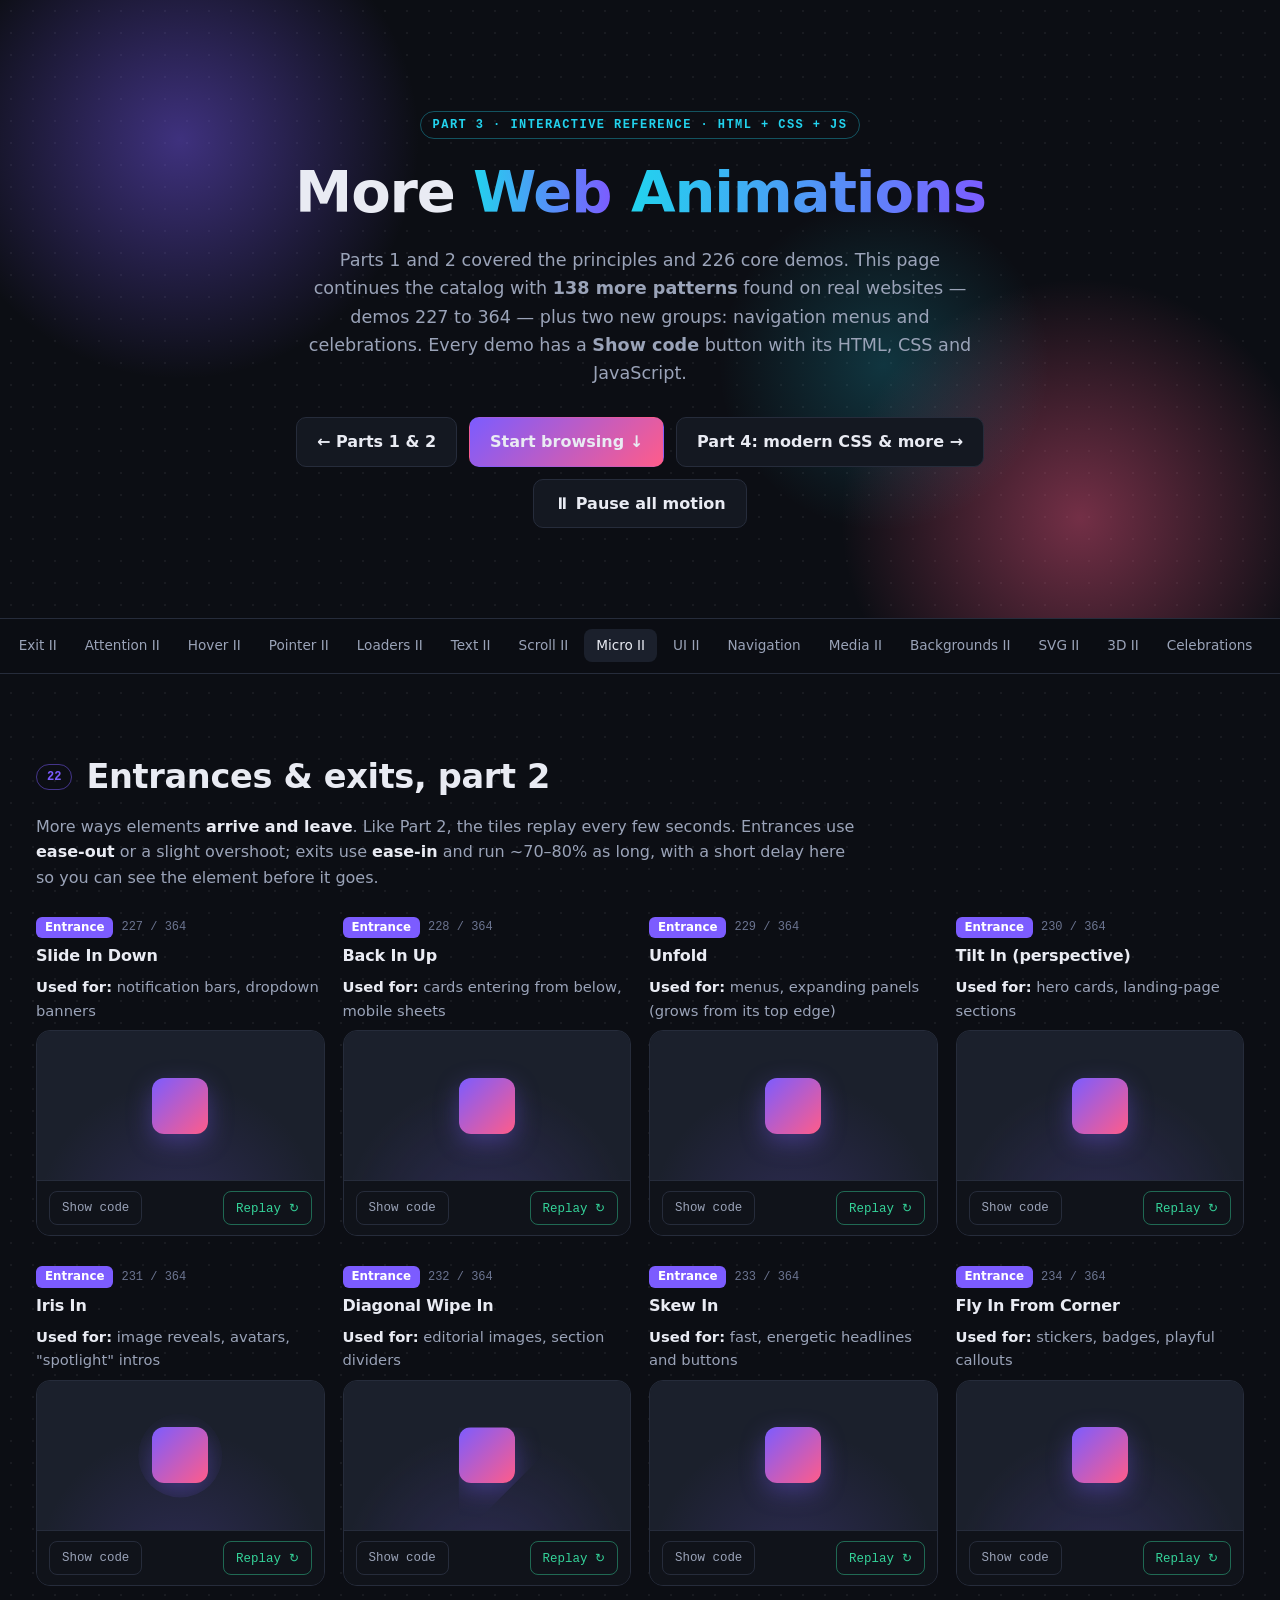
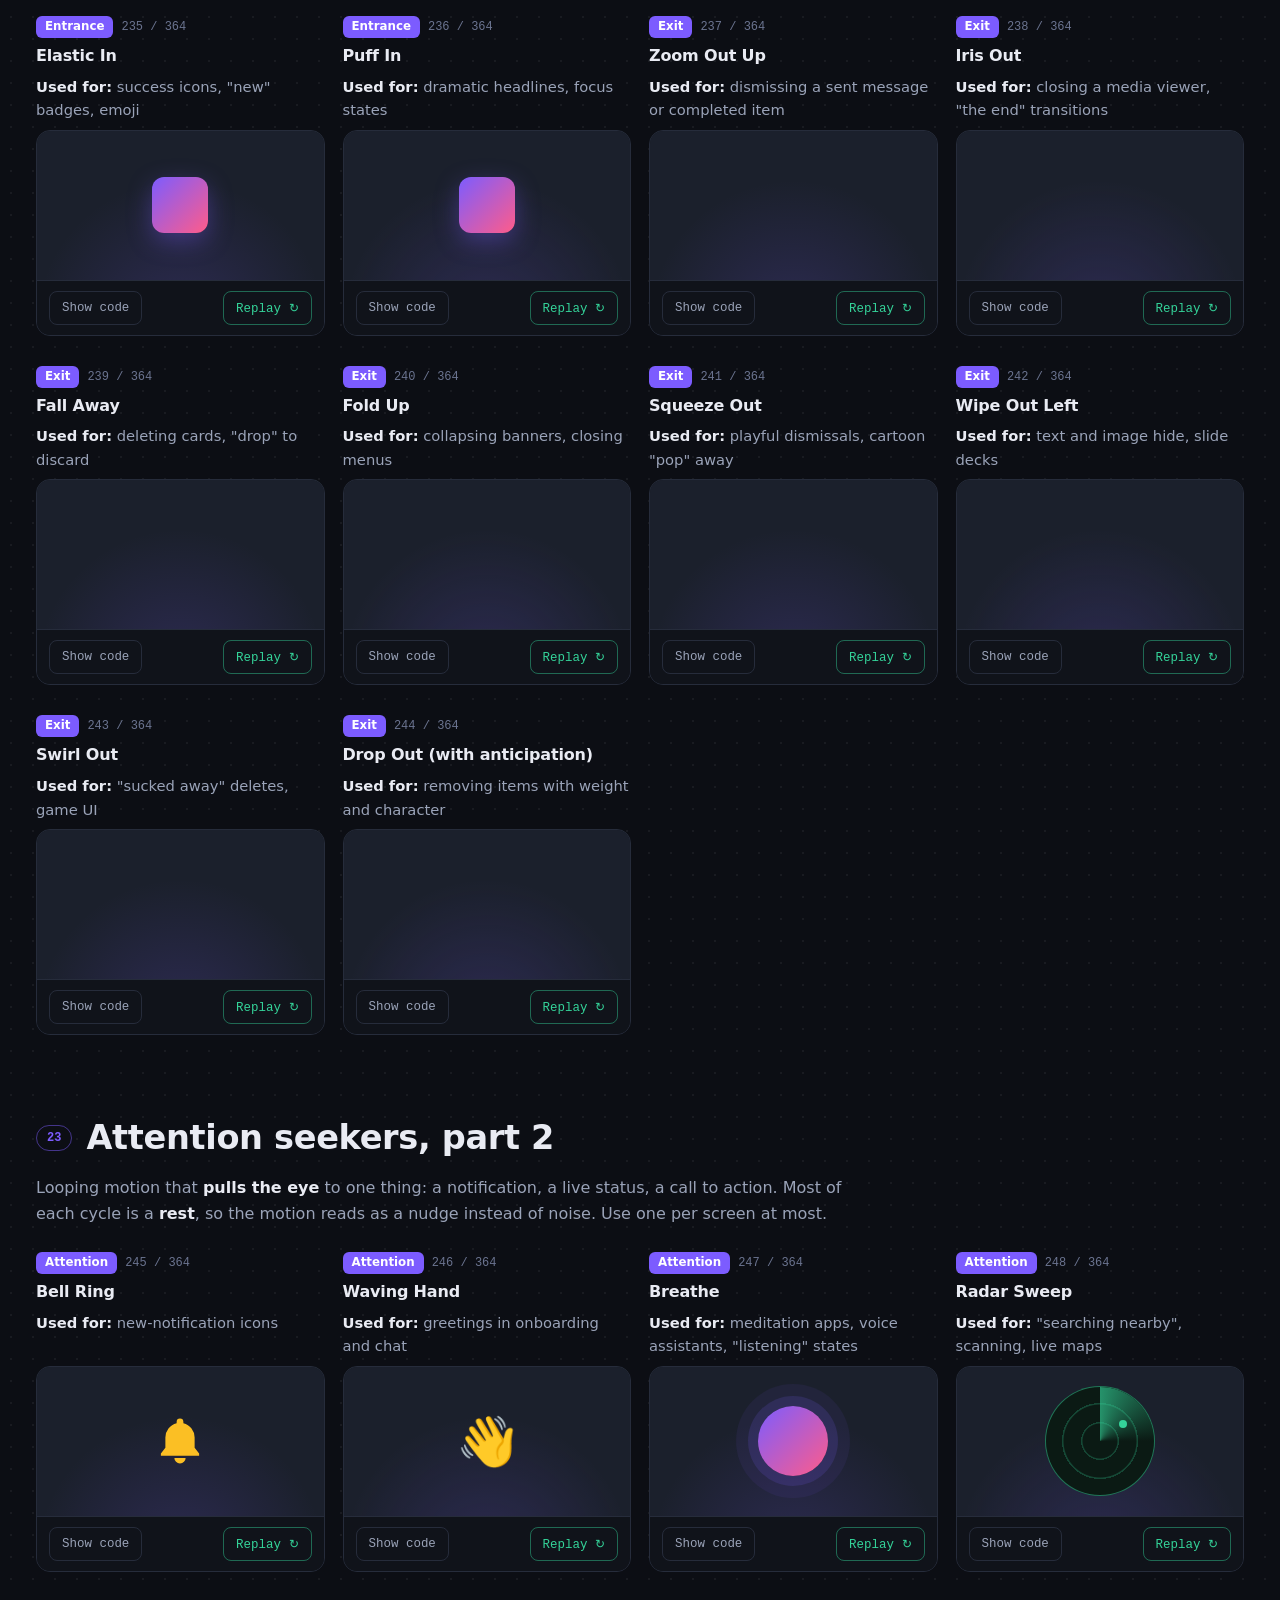
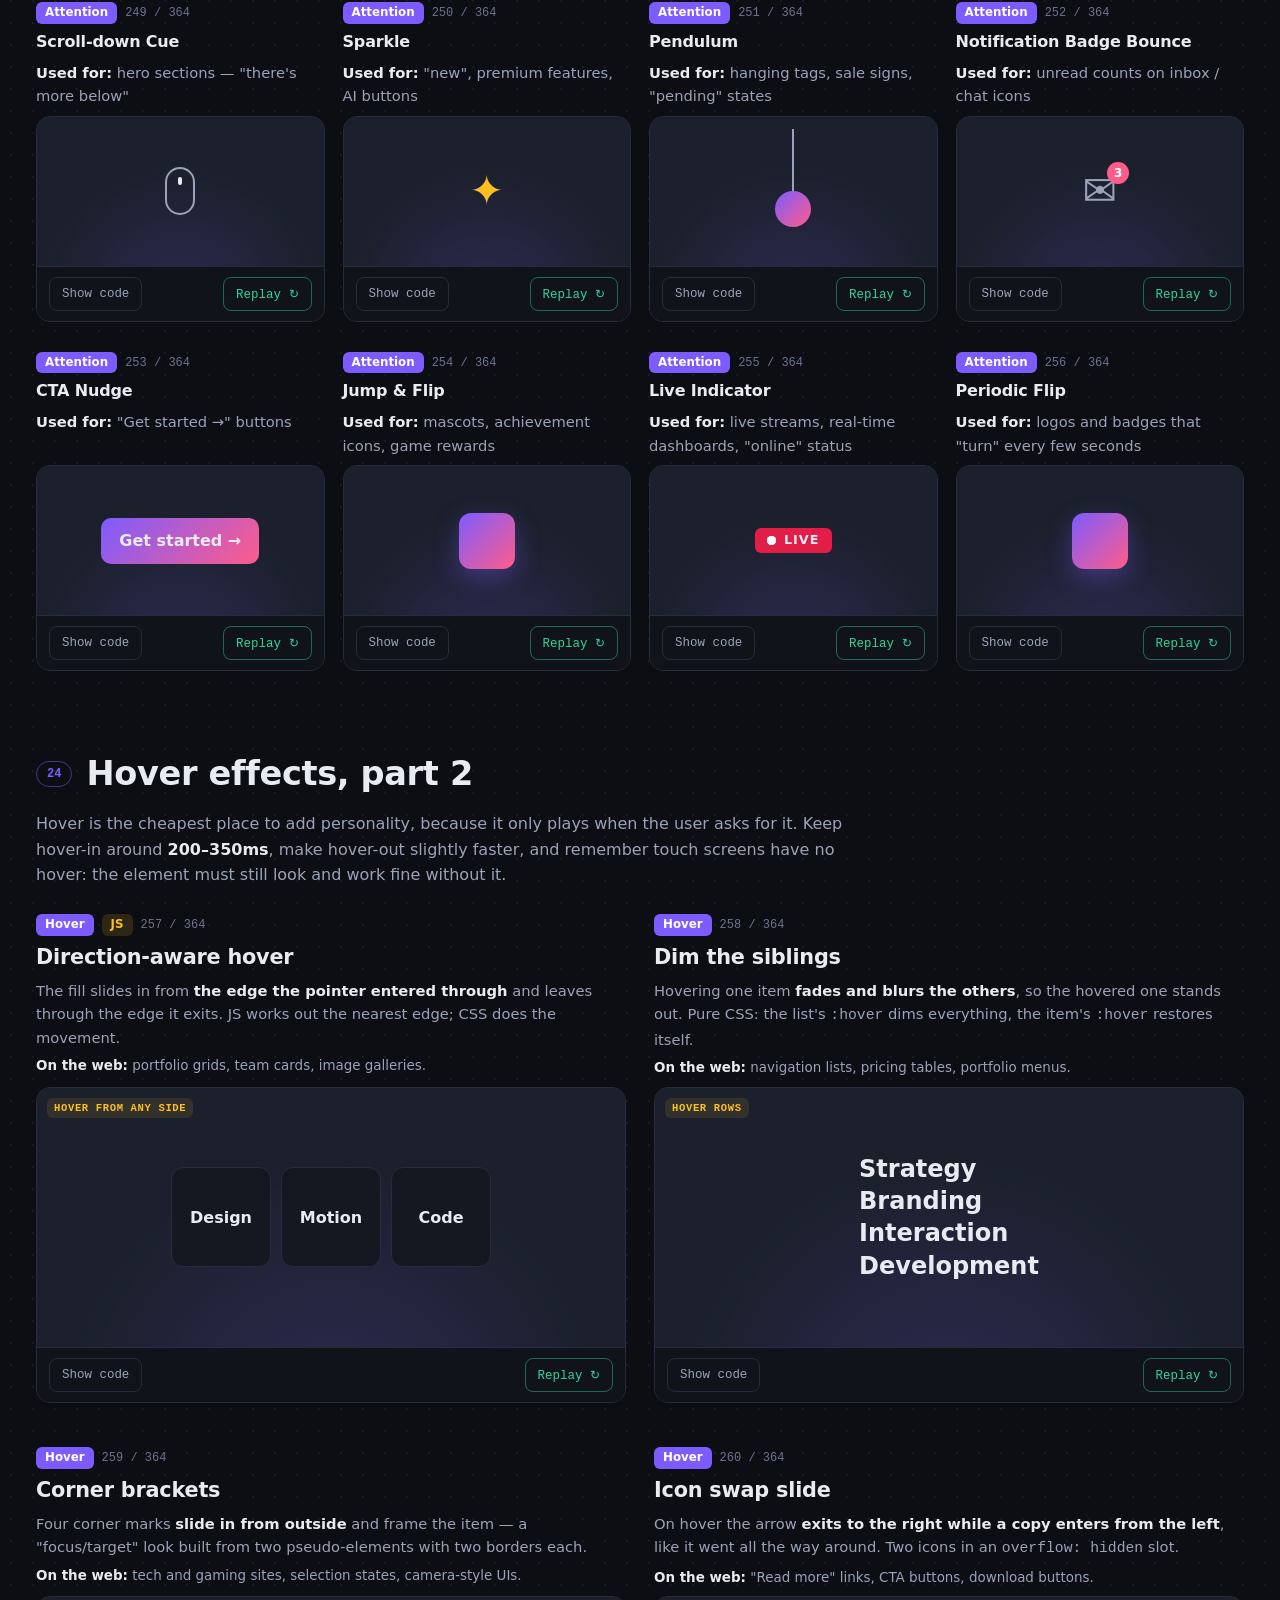
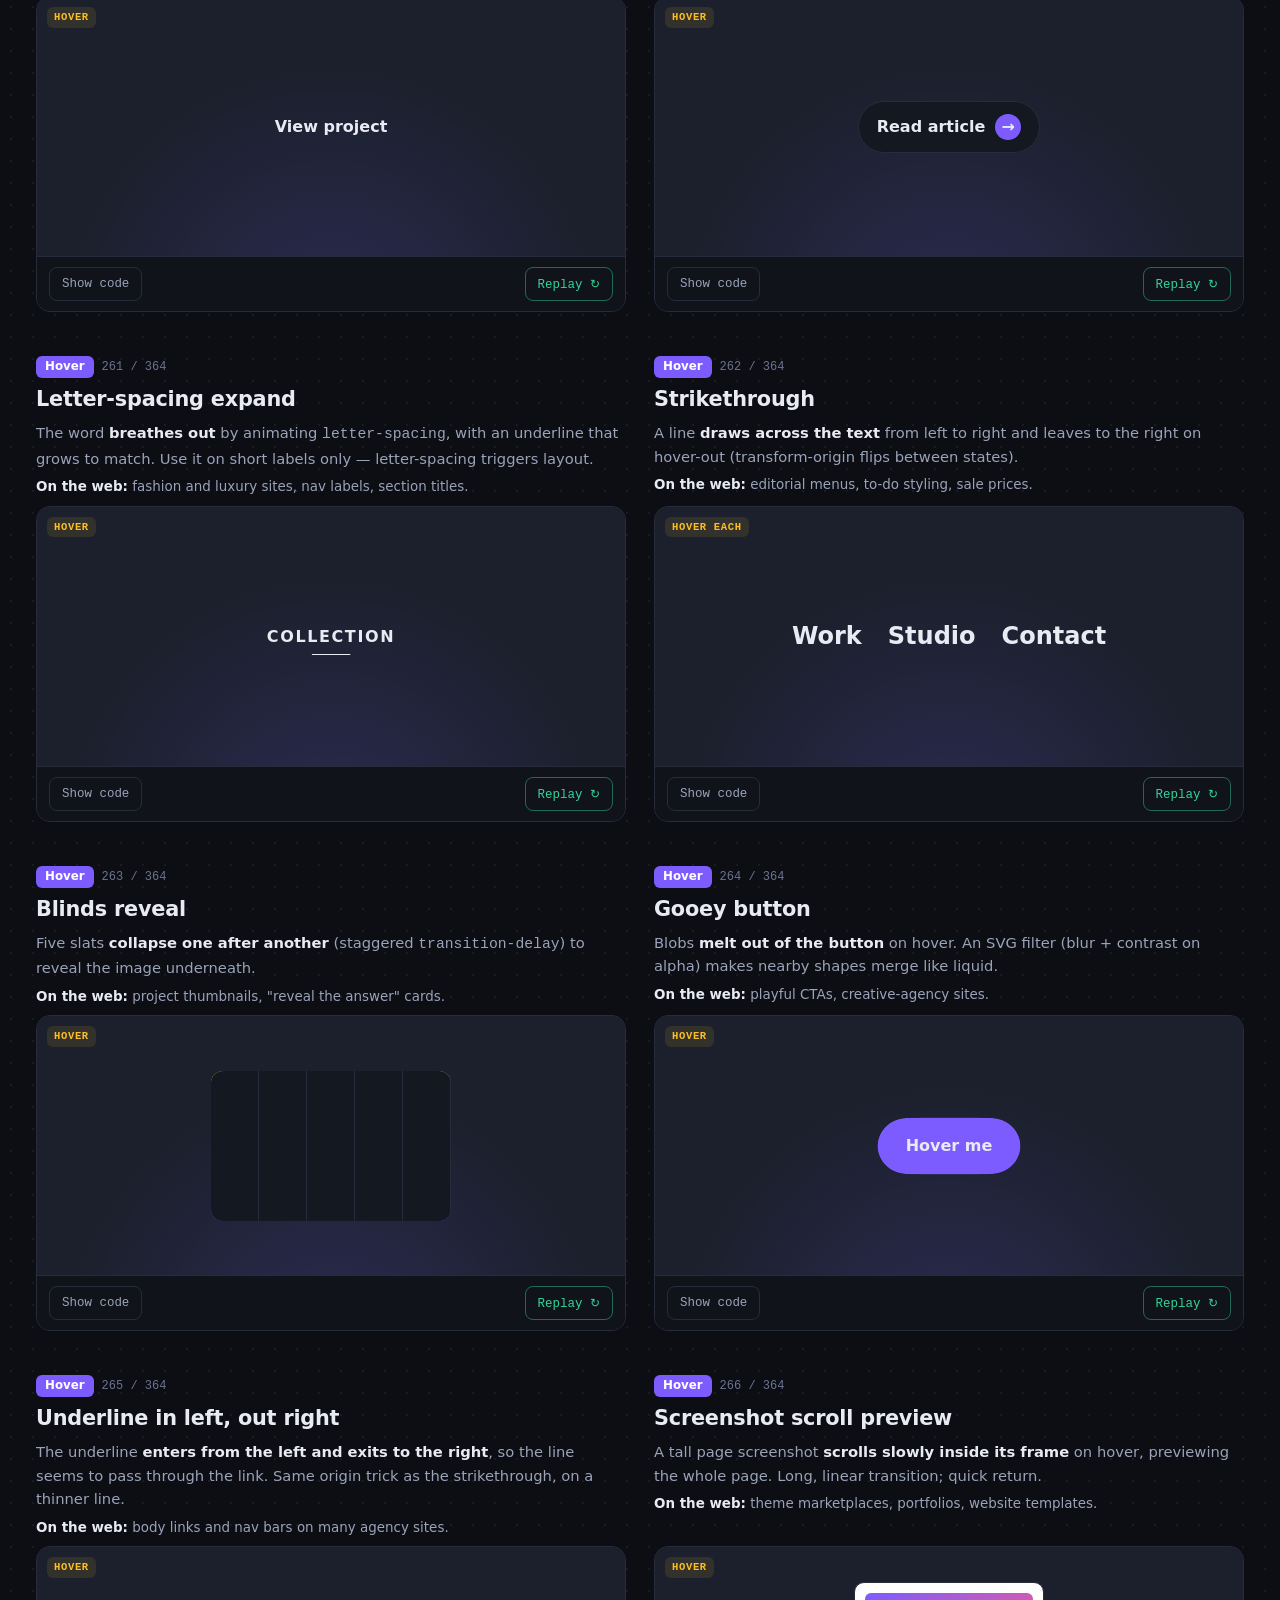
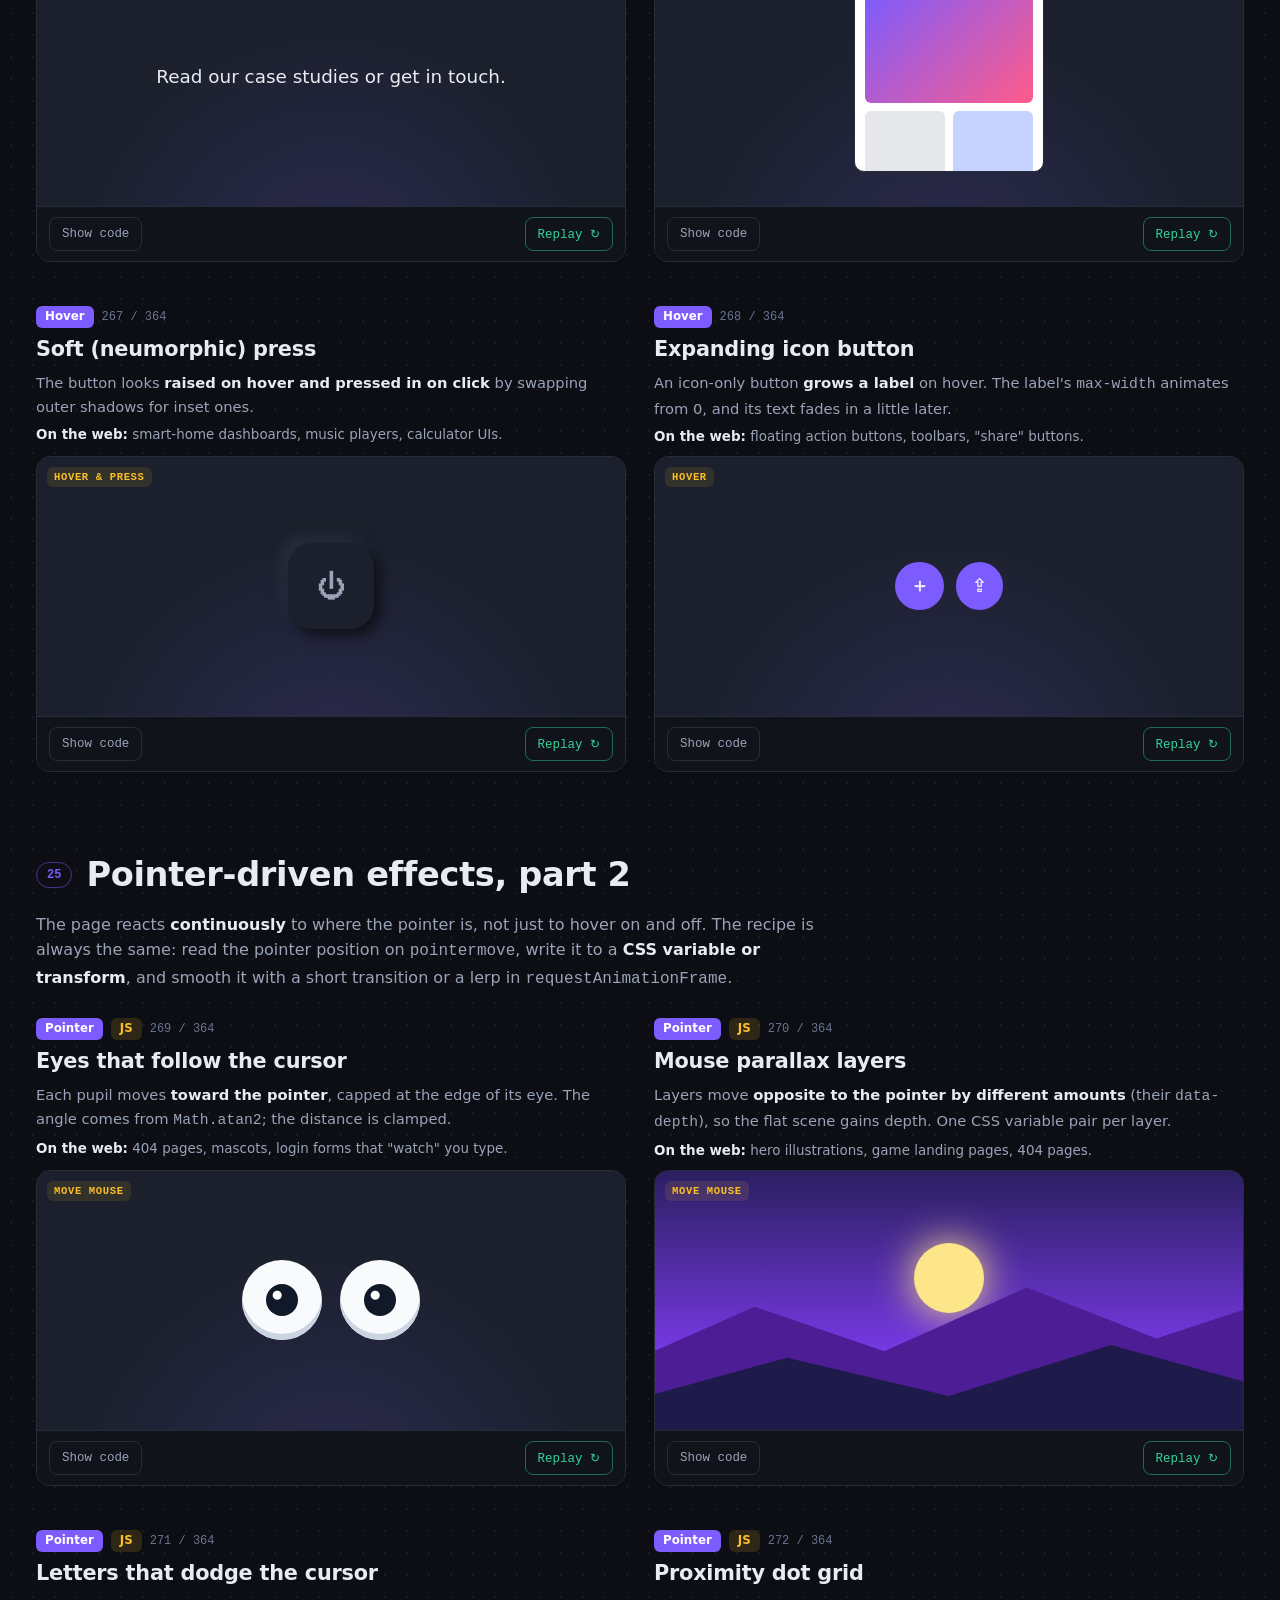
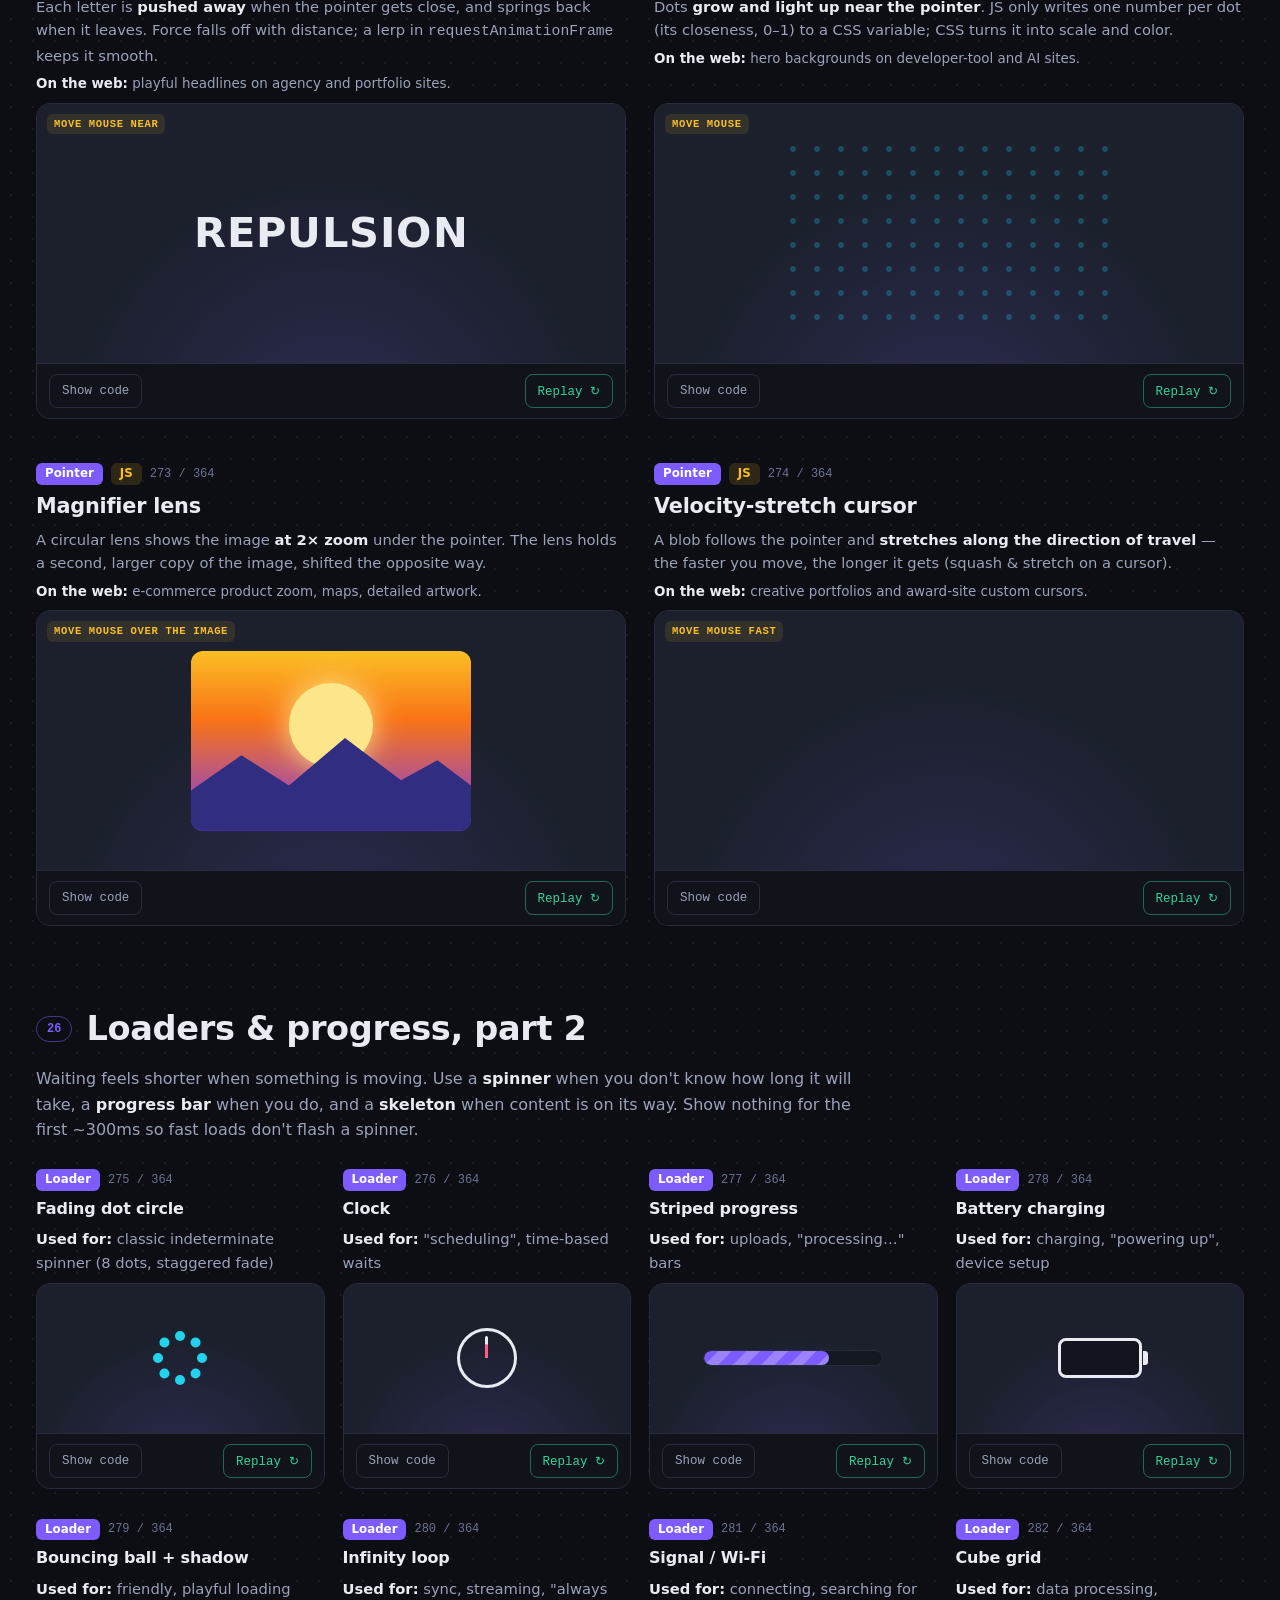
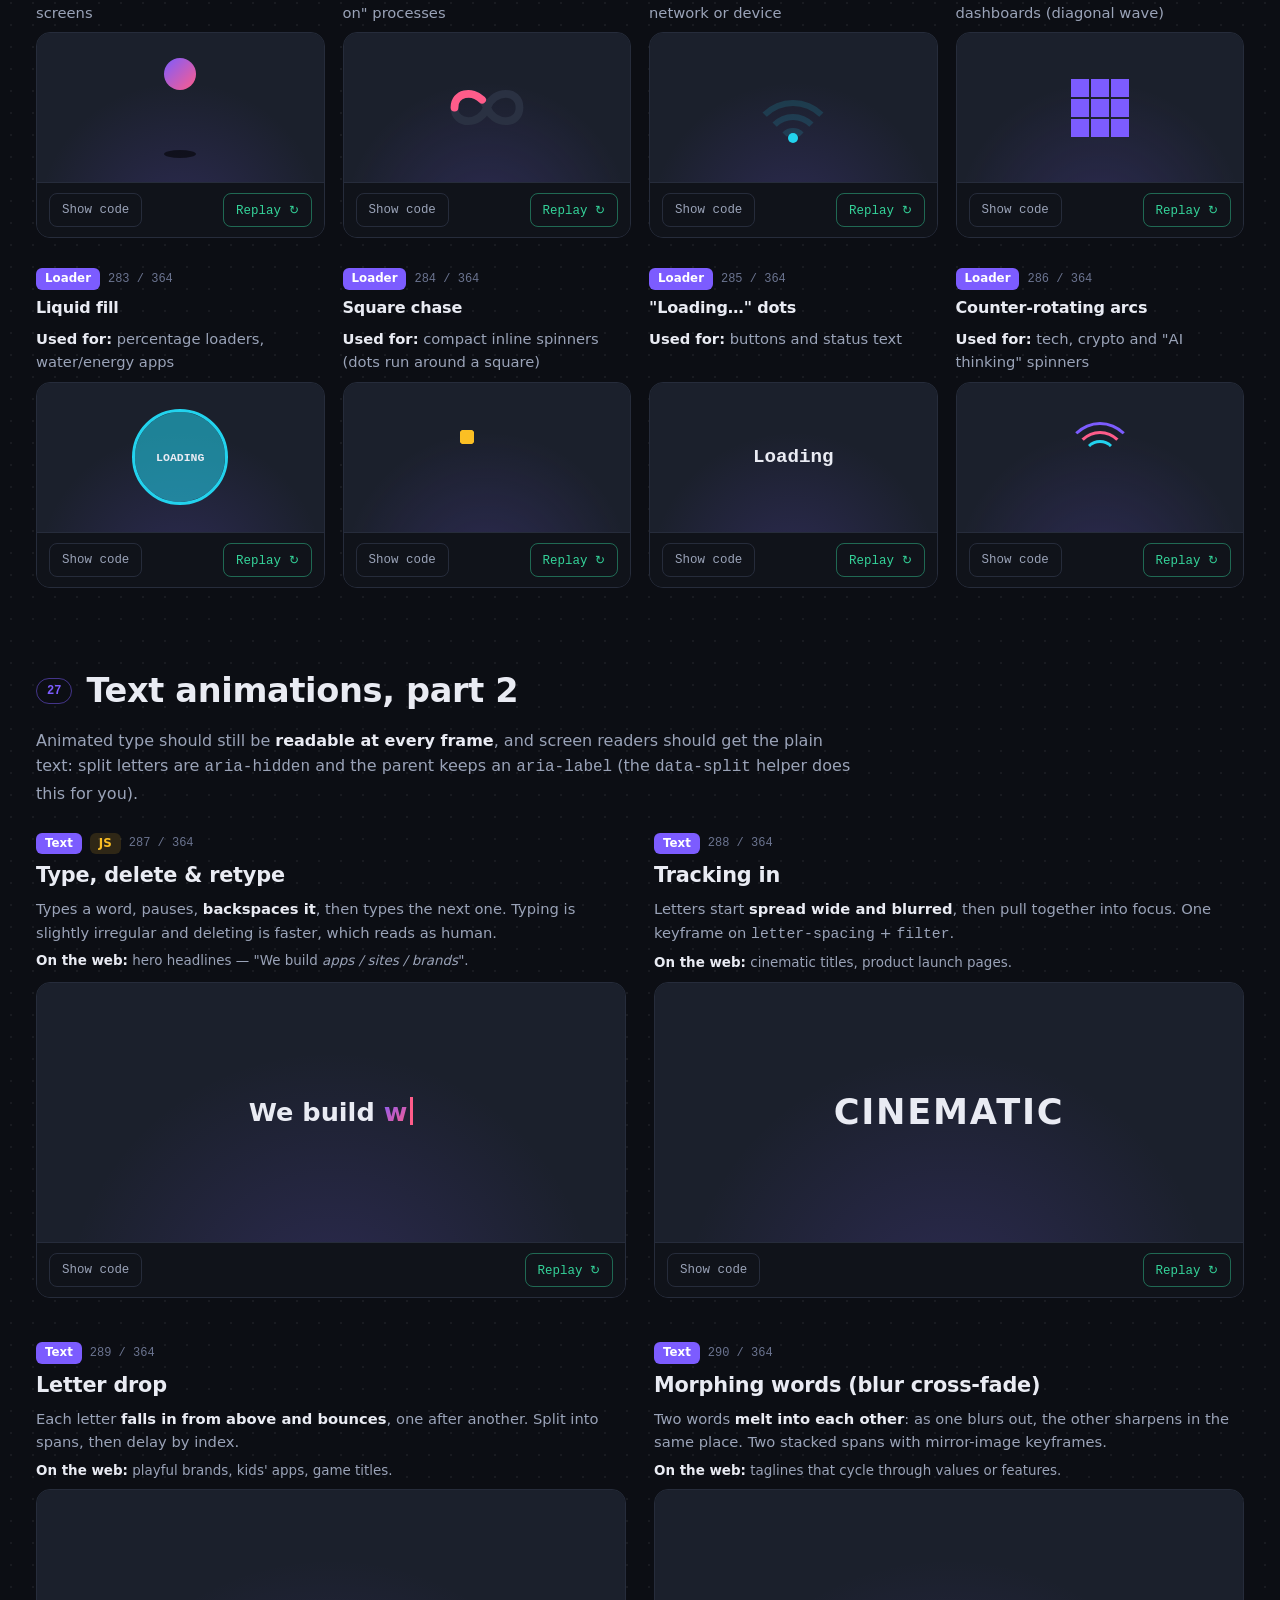
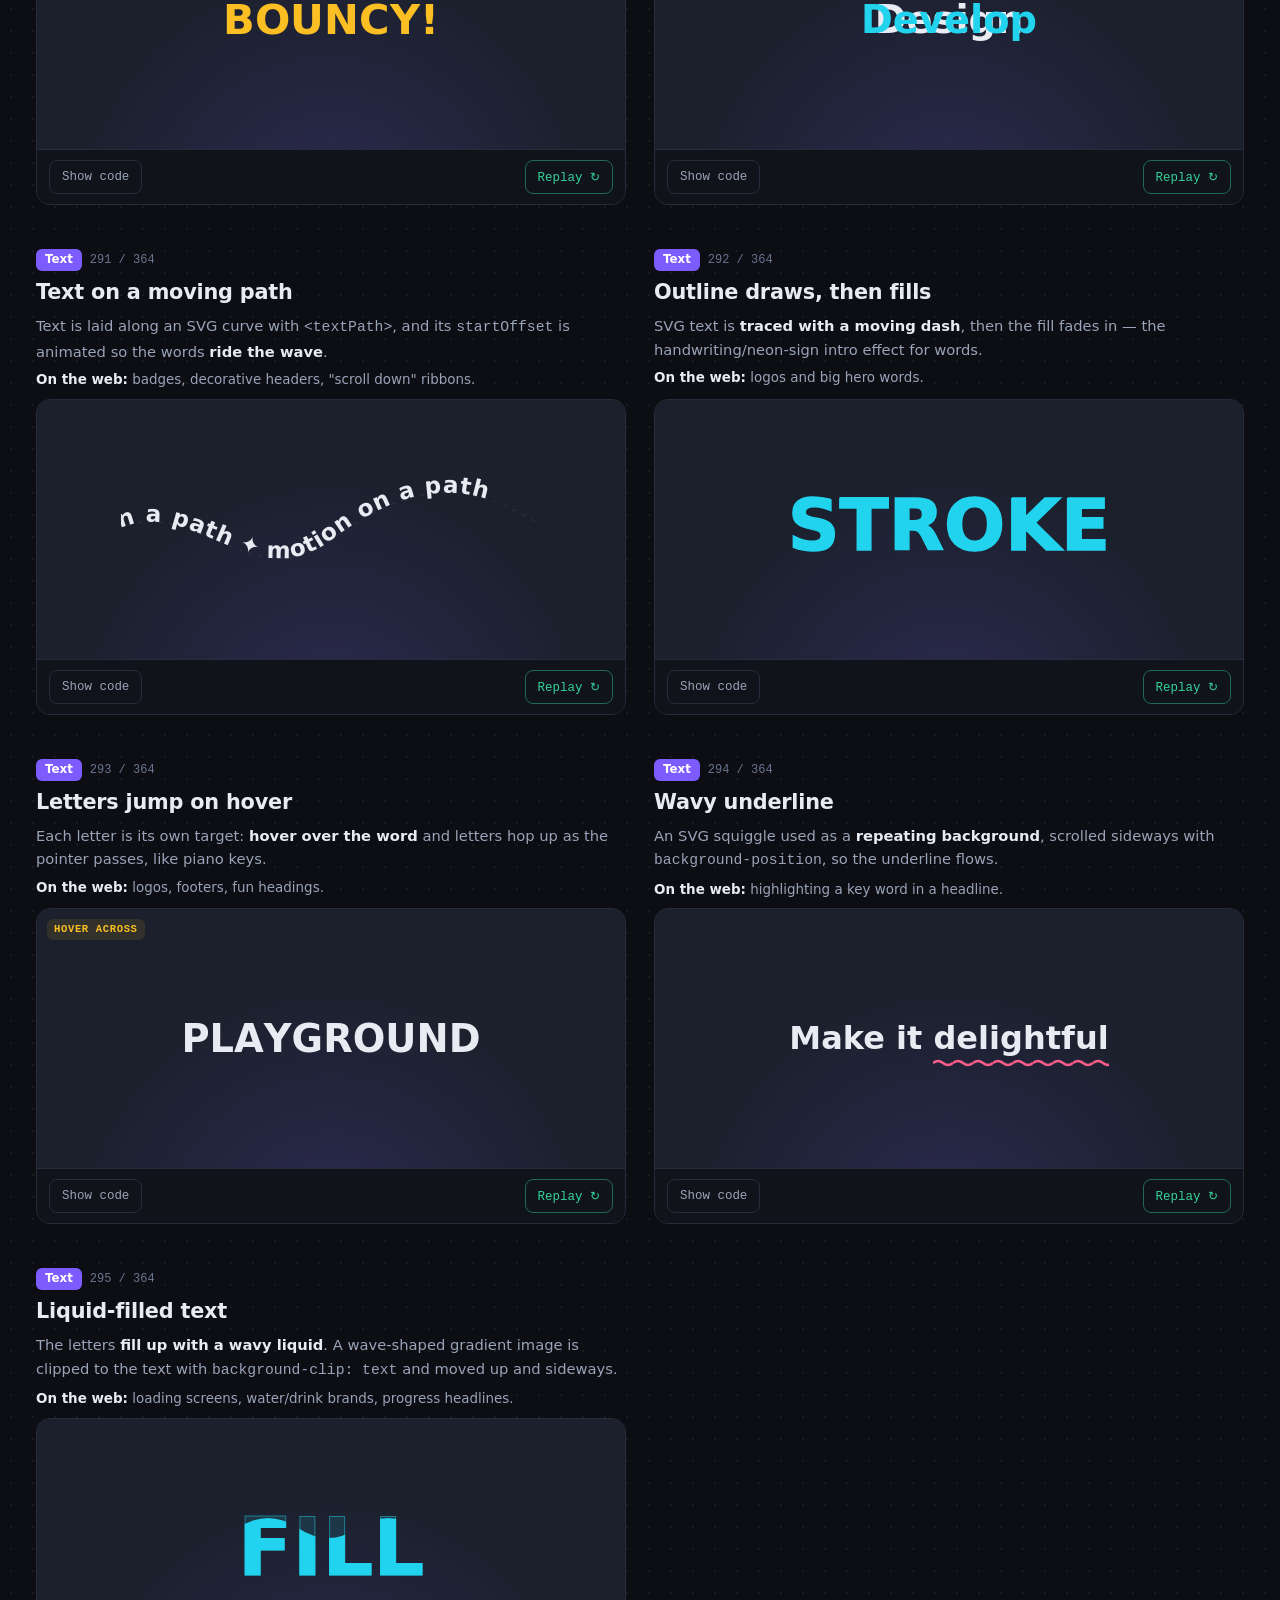
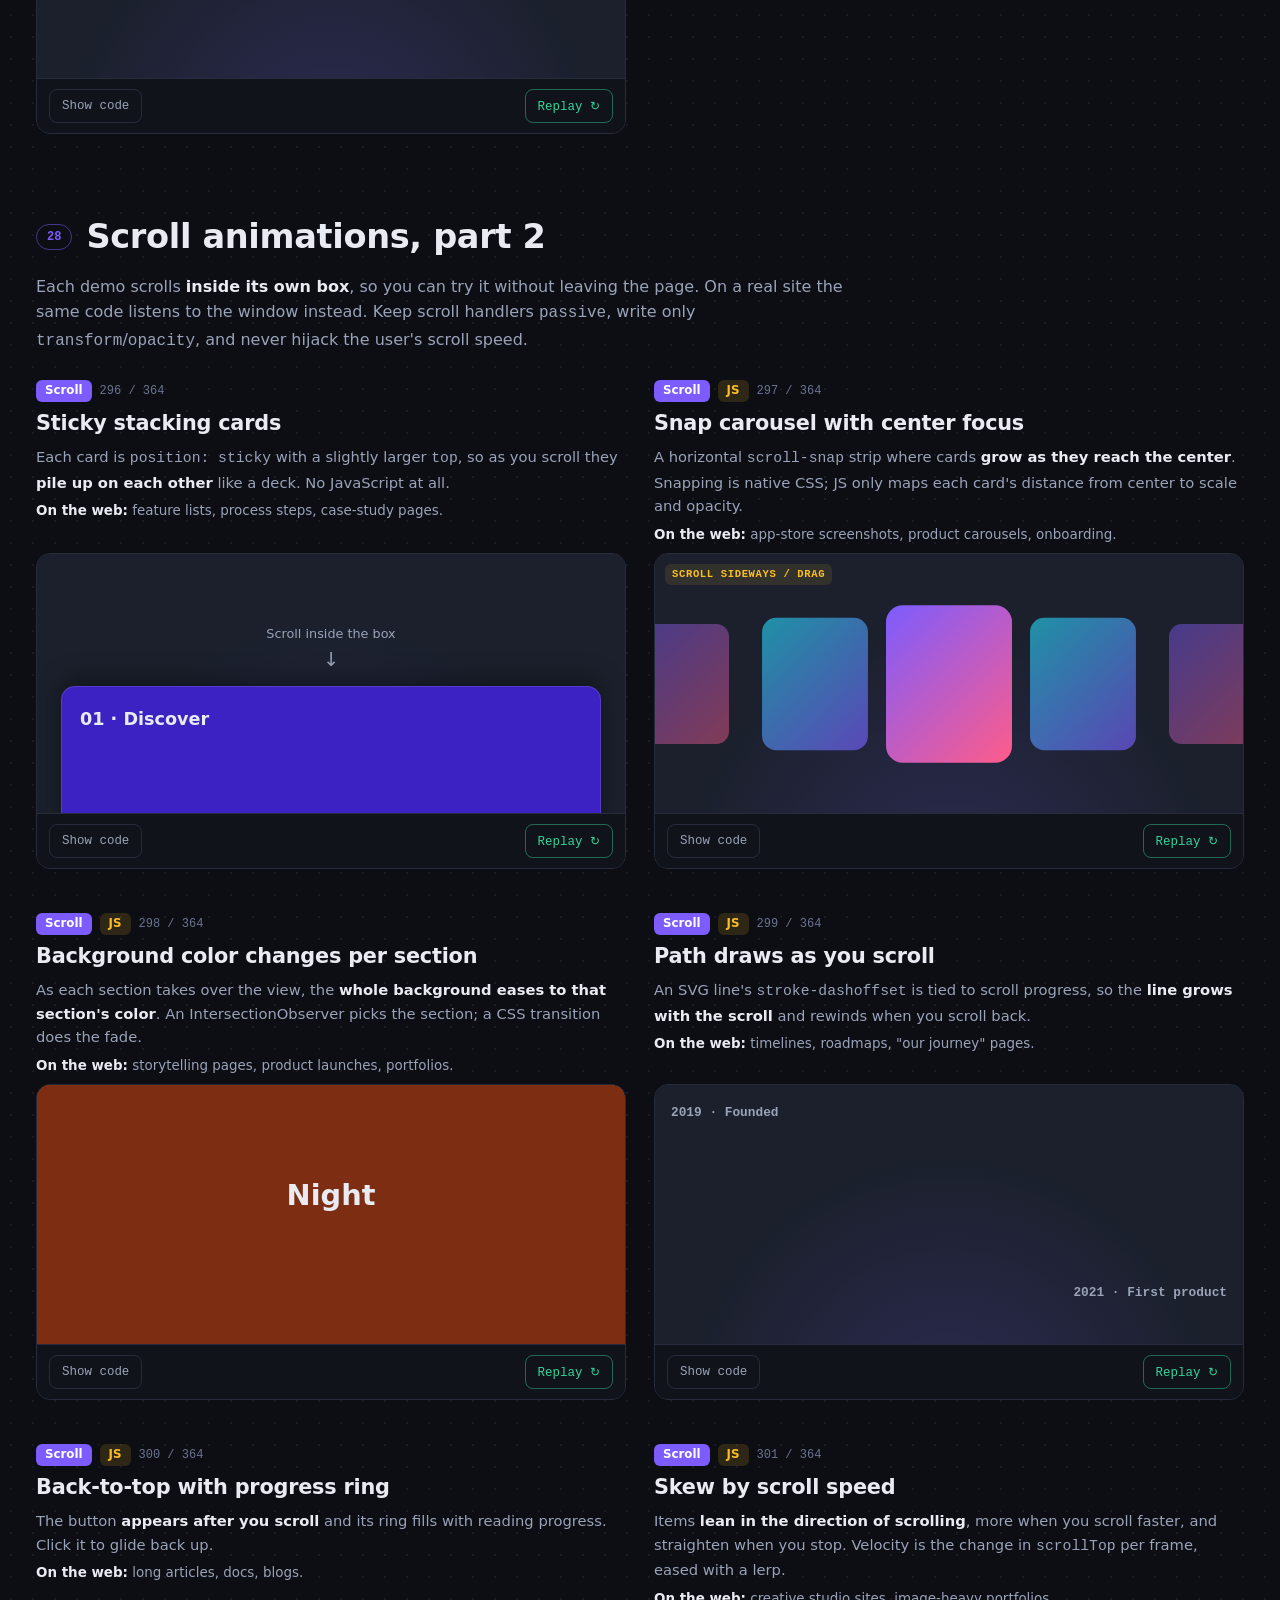
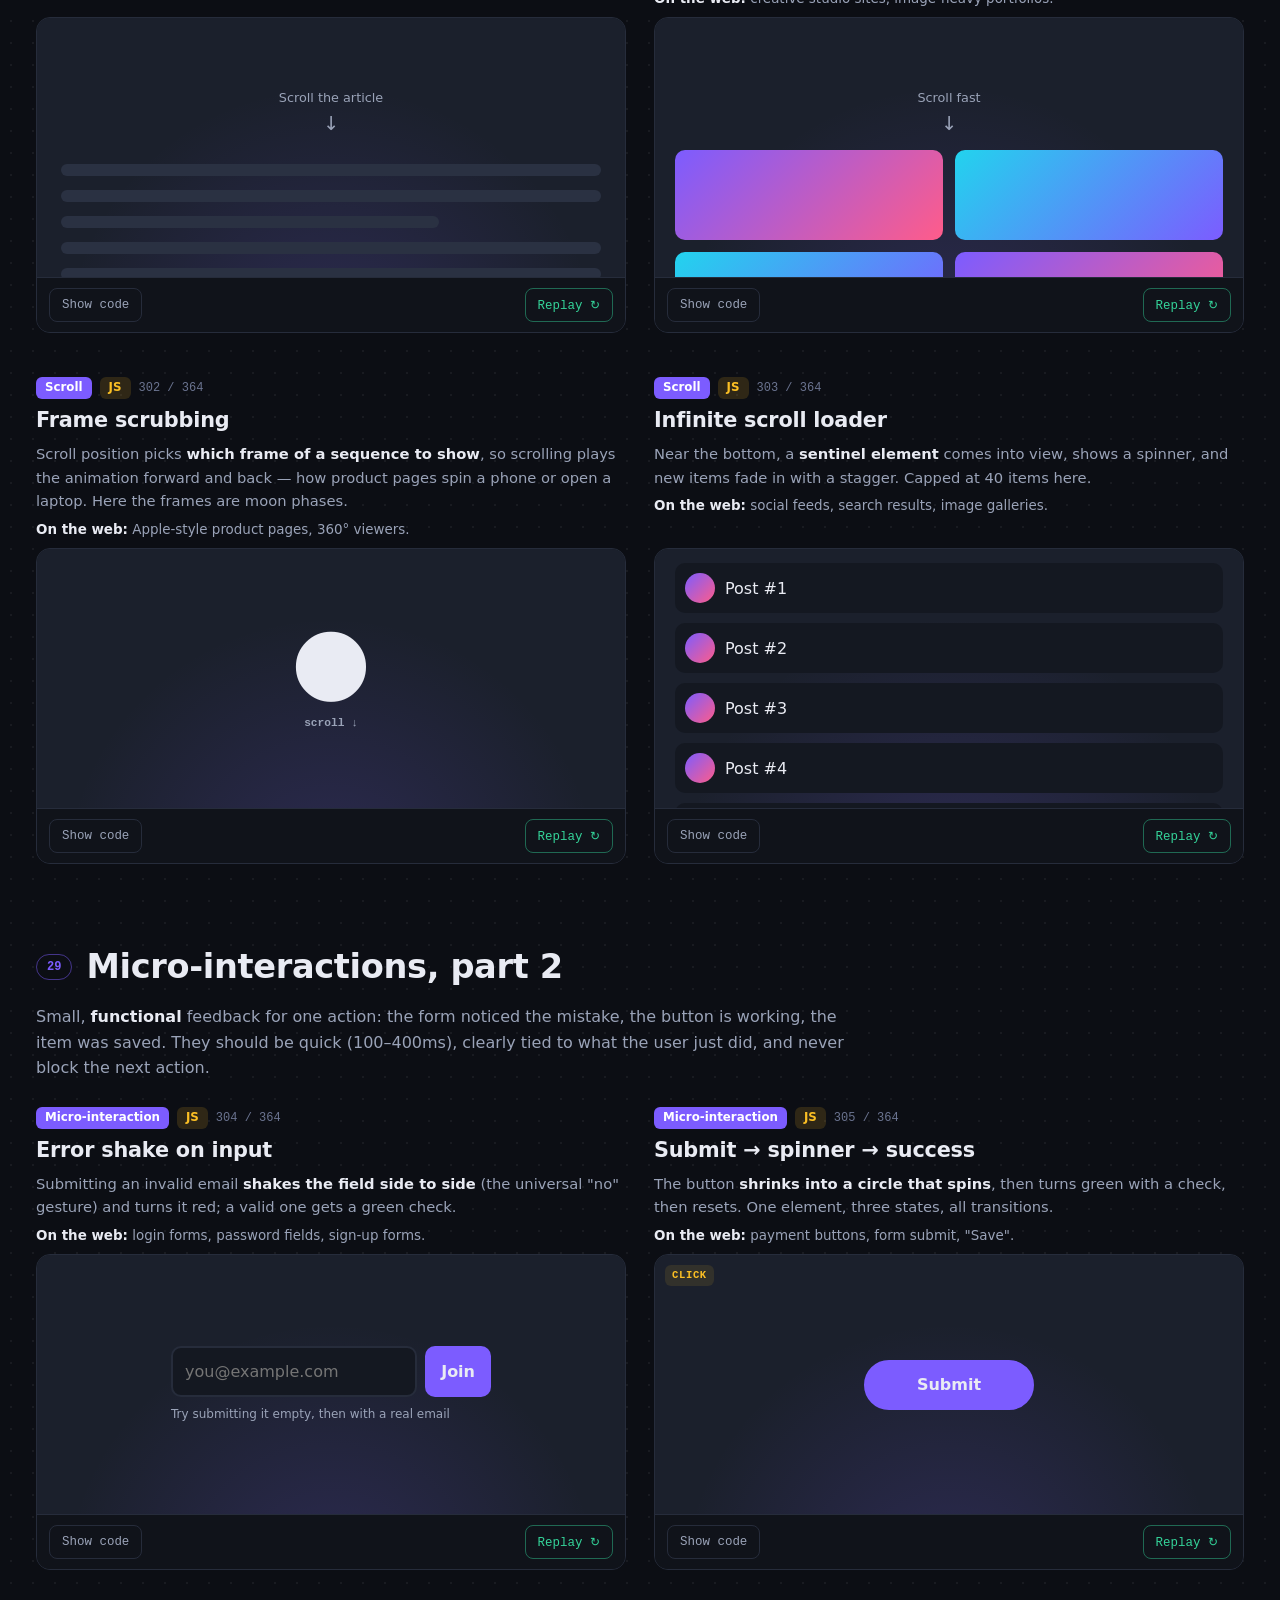
==== commit 2c8d6c18: "Refactor code structure for improved readability and maintainability" ====
--- a/more.html
+++ b/more.html
@@ -29,6 +29,7 @@
 <div class="hero-actions">
 <a class="btn" href="index.html">← Parts 1 &amp; 2</a>
 <a class="btn primary" href="#more-entrance">Start browsing ↓</a>
+<a class="btn" href="part4.html">Part 4: modern CSS &amp; more →</a>
 <button class="btn" id="pauseAll">⏸ Pause all motion</button>
 </div>
 <p class="motion-note">Your system asks for reduced motion, so animations start paused. Press "Play all motion" to watch them.</p>
@@ -53,6 +54,7 @@
 <li><a href="#more-svg">SVG II</a></li>
 <li><a href="#more-three">3D II</a></li>
 <li><a href="#celebrate">Celebrations</a></li>
+<li><a href="part4.html">Part 4 →</a></li>
 </ul>
 </nav>
 <main>
@@ -2640,7 +2642,7 @@
 </div>
 </section>
 </main>
-<footer>Web Motion Playground · Part 3 · built with HTML, CSS and a little JavaScript · demo styles live in <code>more.css</code>, demo scripts in <code>more.js</code> · <a href="index.html">back to Parts 1 &amp; 2</a></footer>
+<footer>Web Motion Playground · Part 3 · built with HTML, CSS and a little JavaScript · demo styles live in <code>more.css</code>, demo scripts in <code>more.js</code> · <a href="index.html">back to Parts 1 &amp; 2</a> · <a href="part4.html">Part 4 →</a></footer>
 <script src="more.js"></script>
 </body>
 </html>
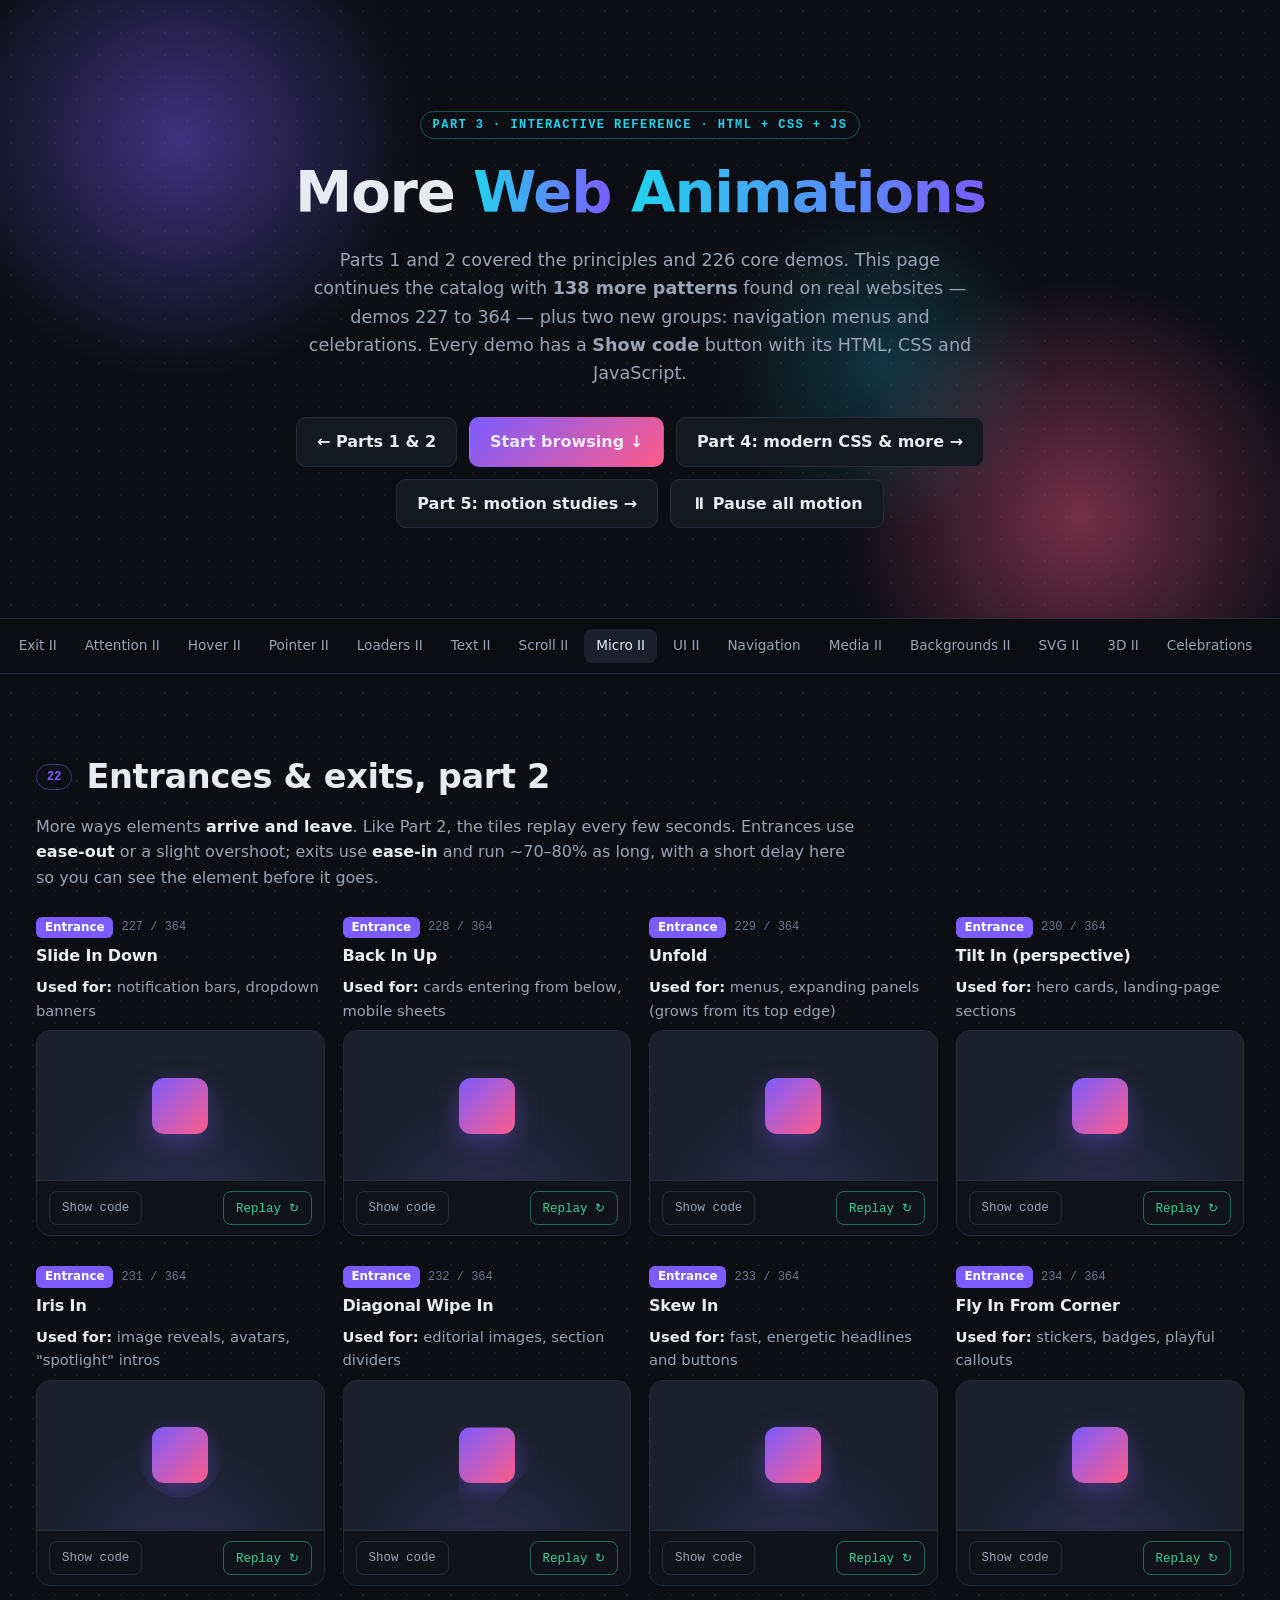
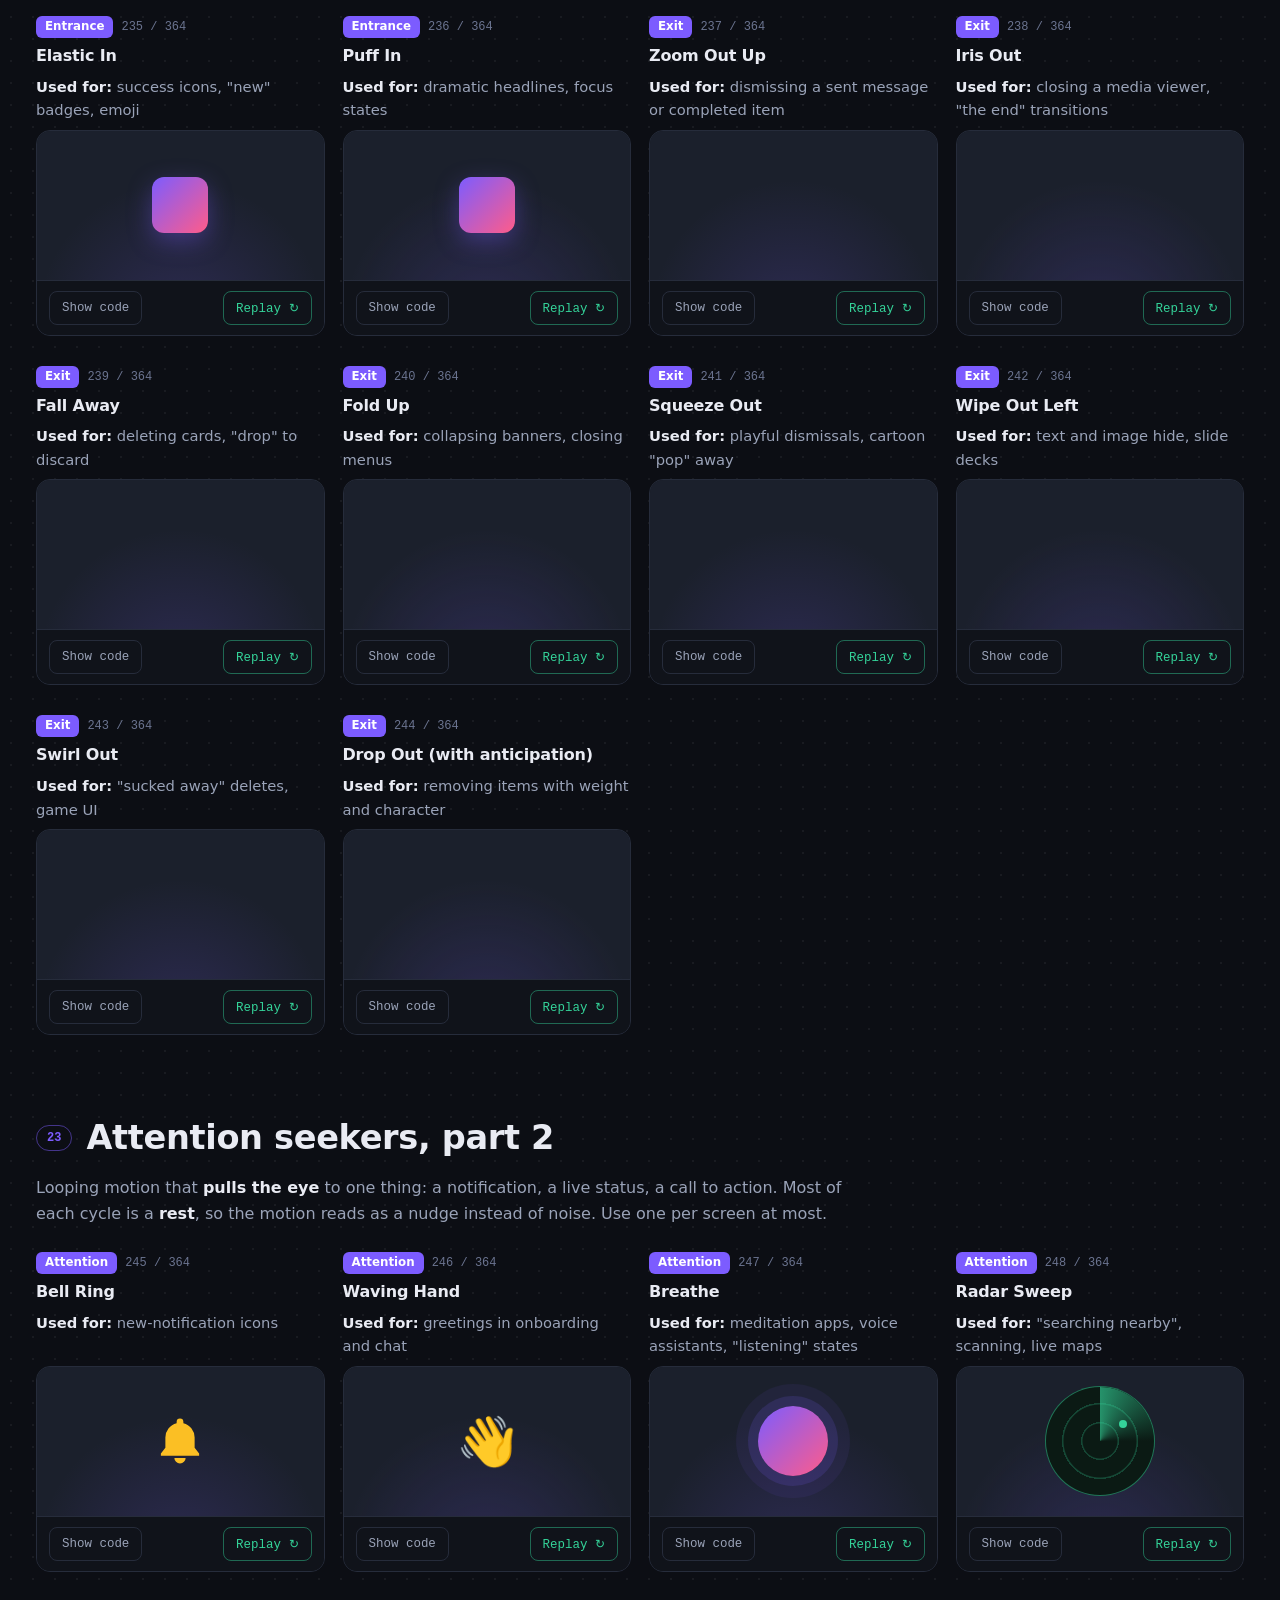
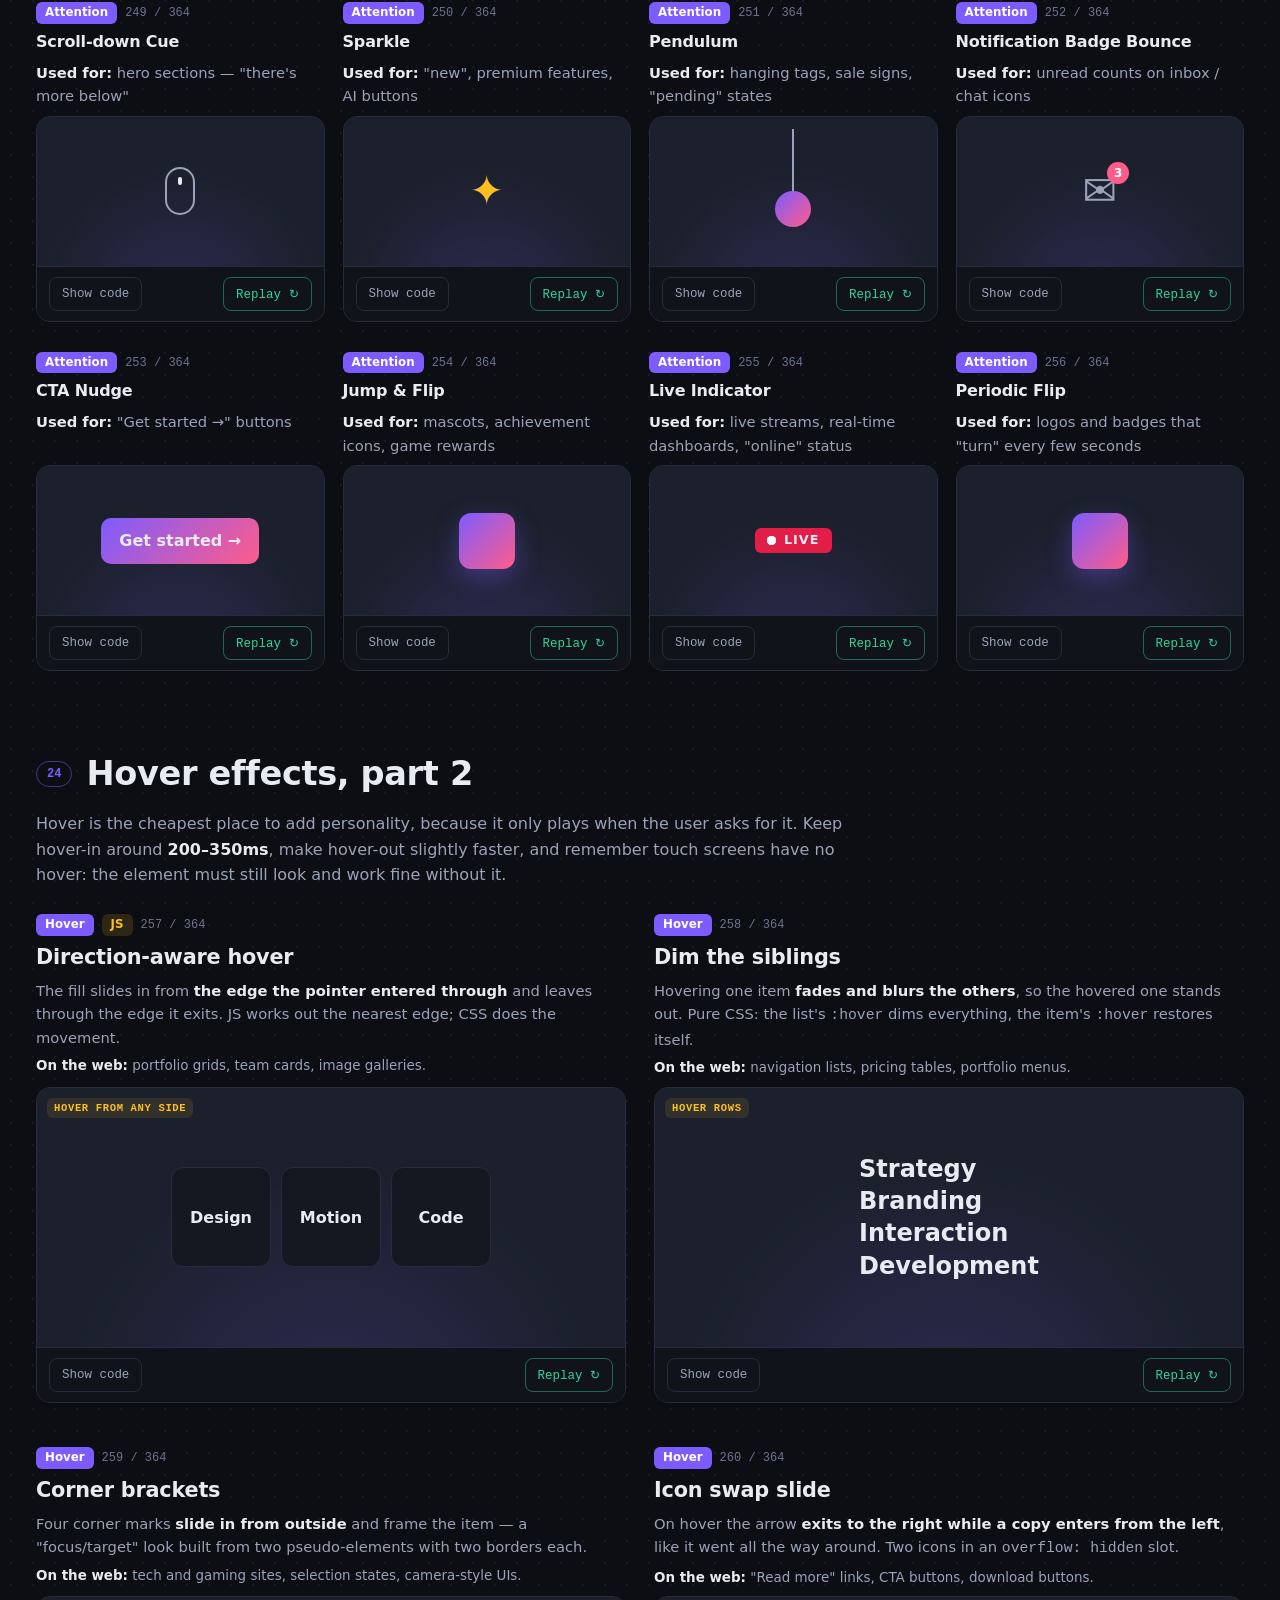
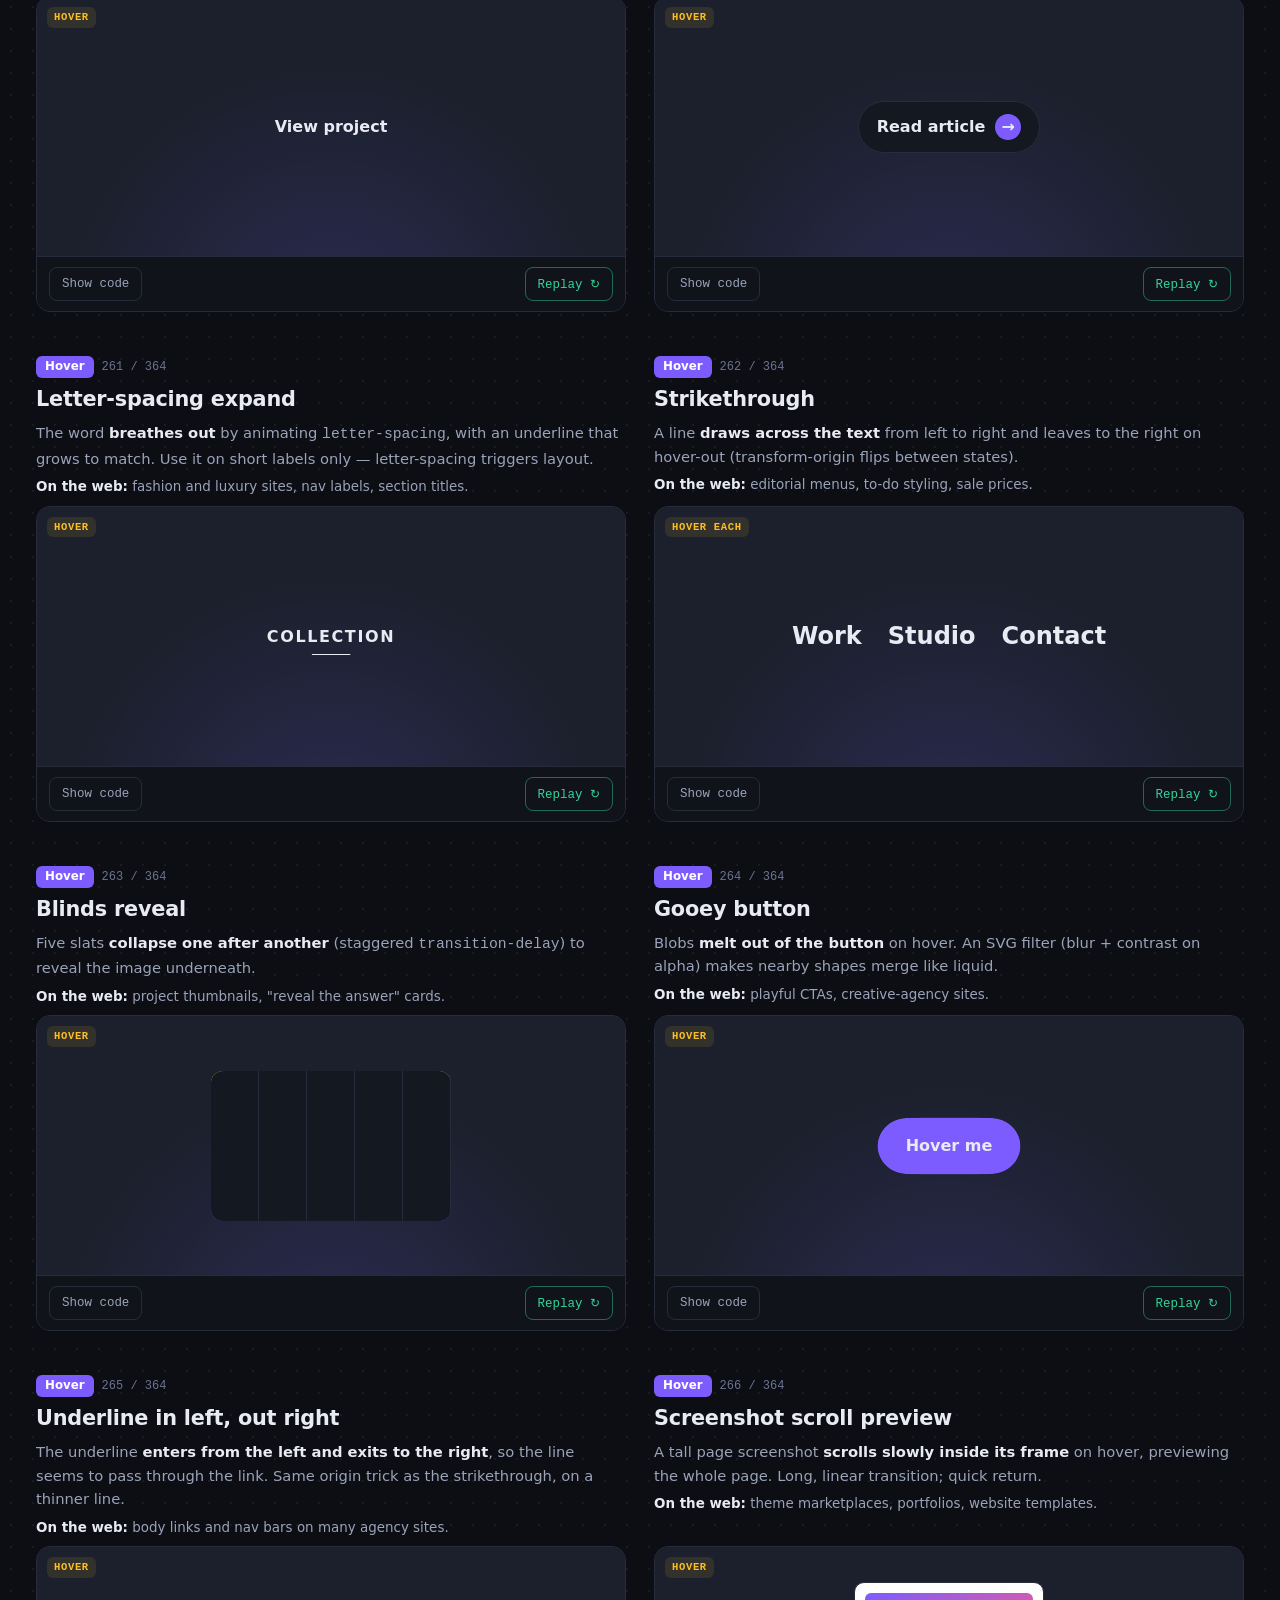
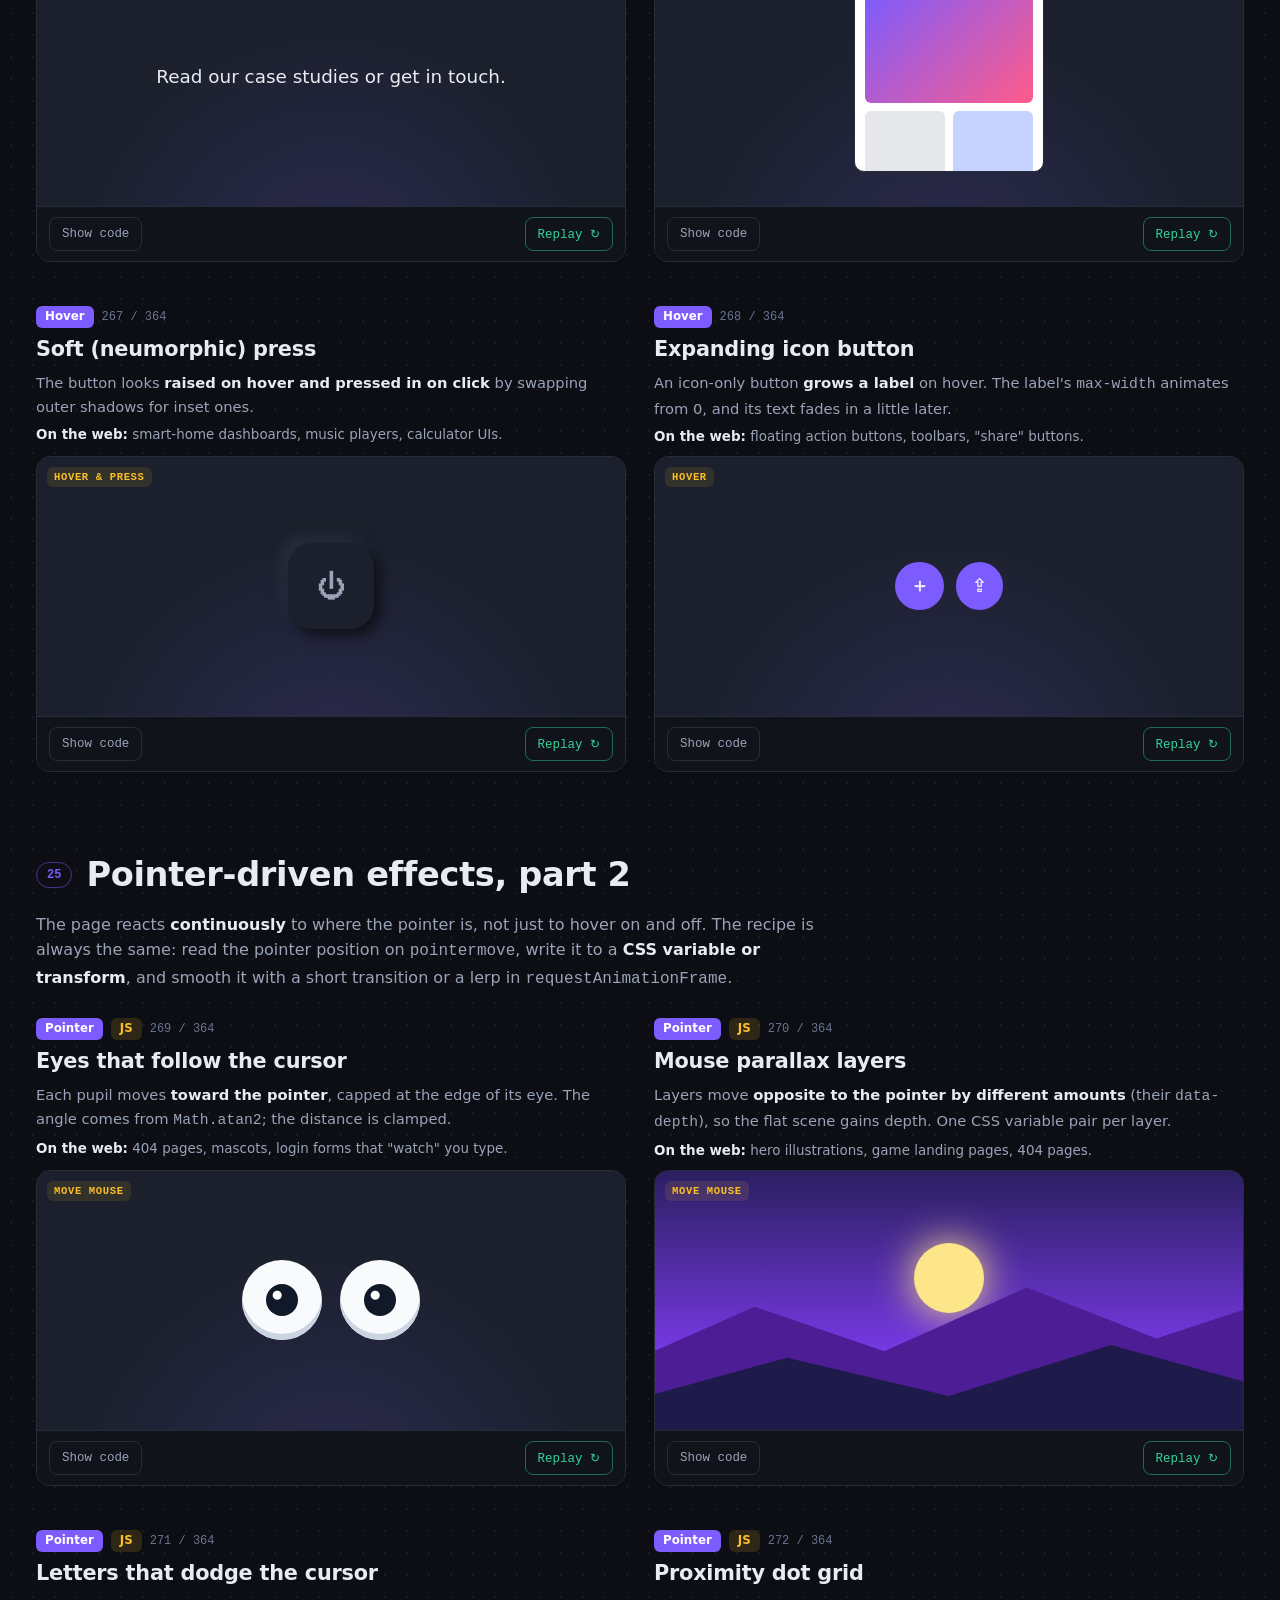
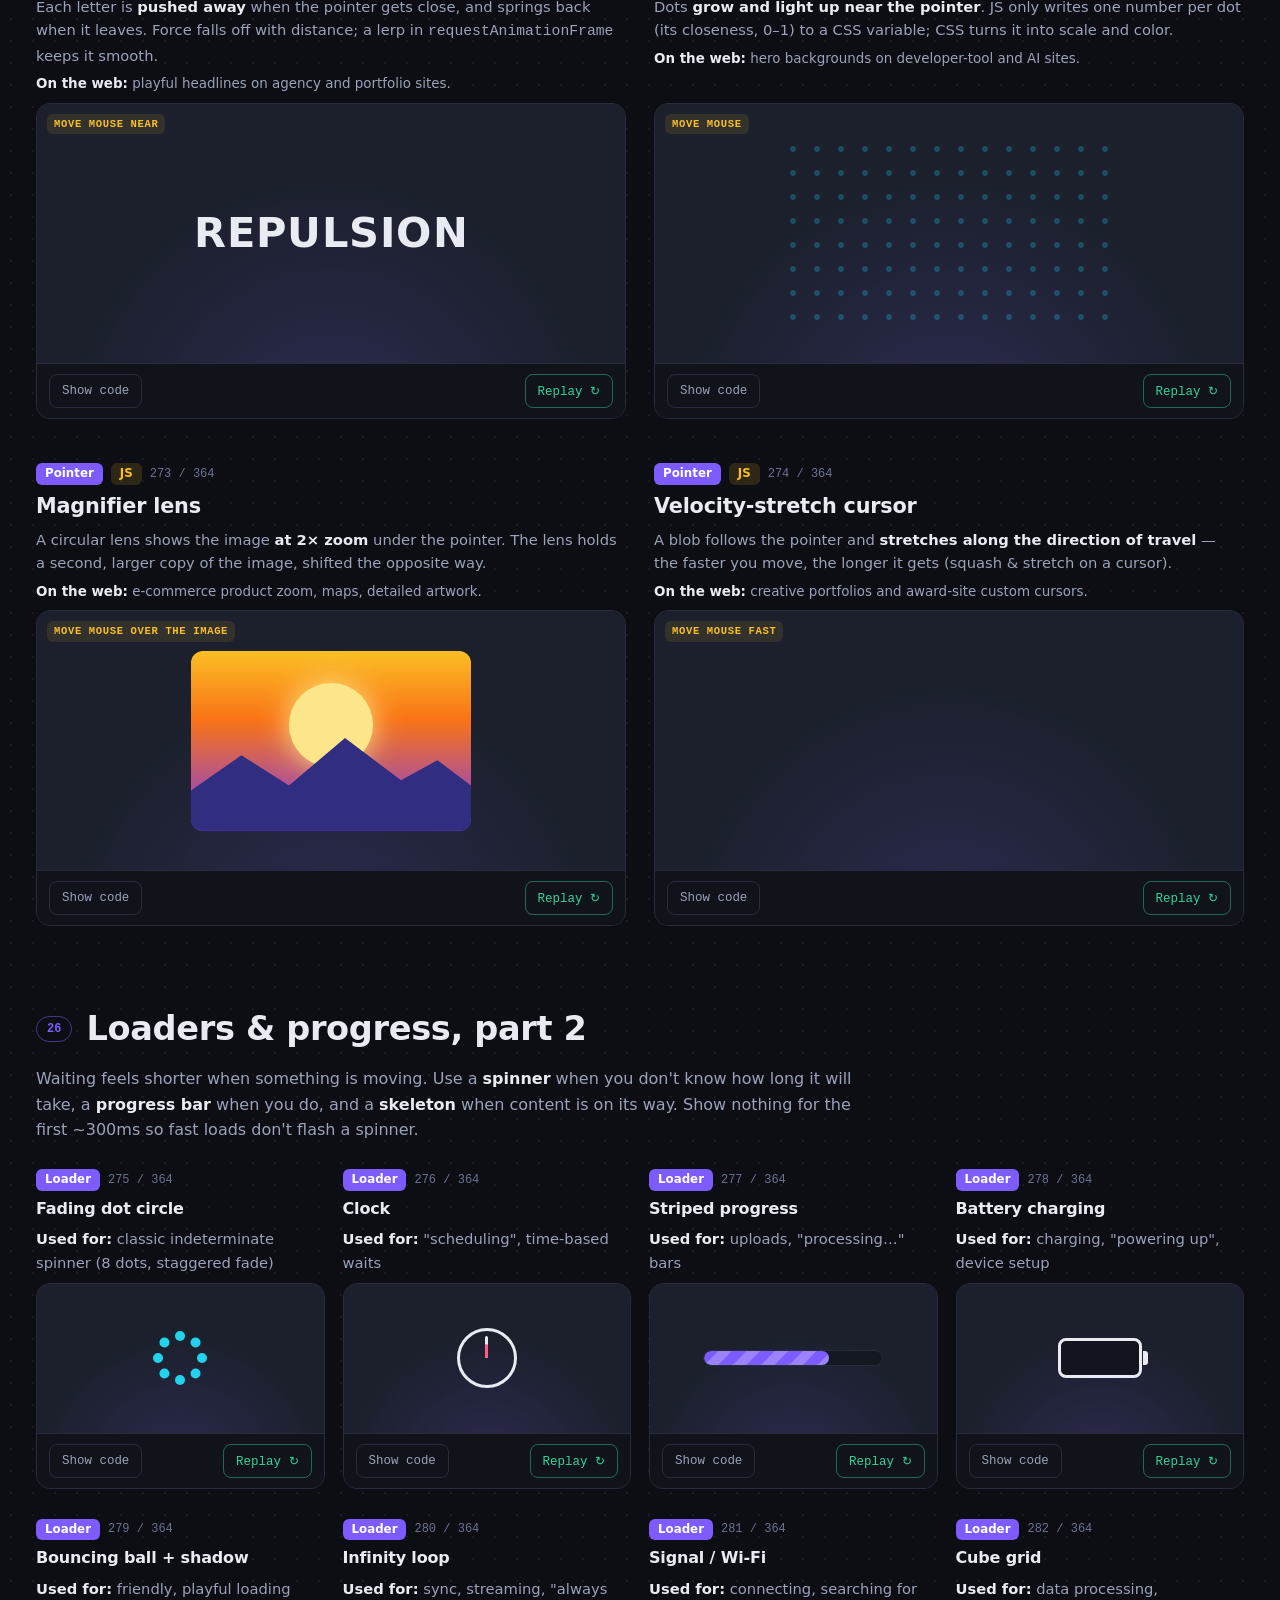
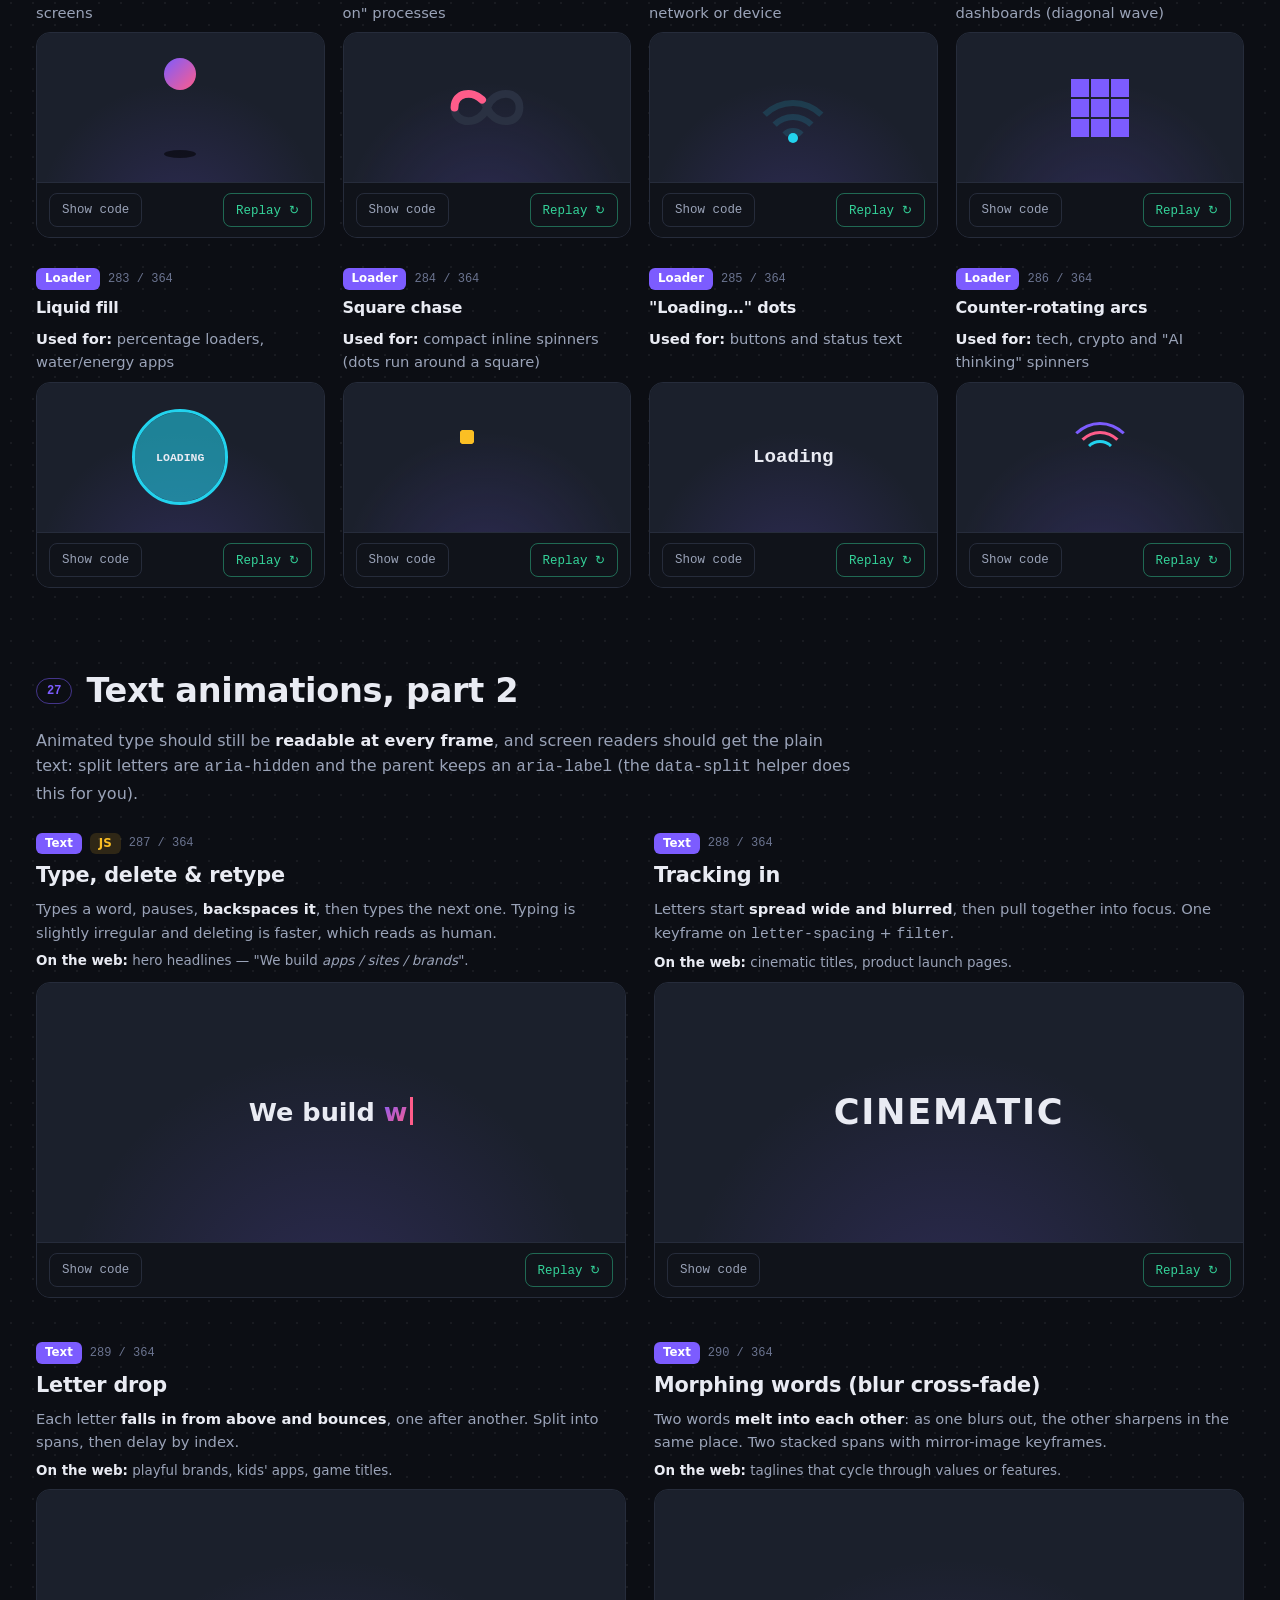
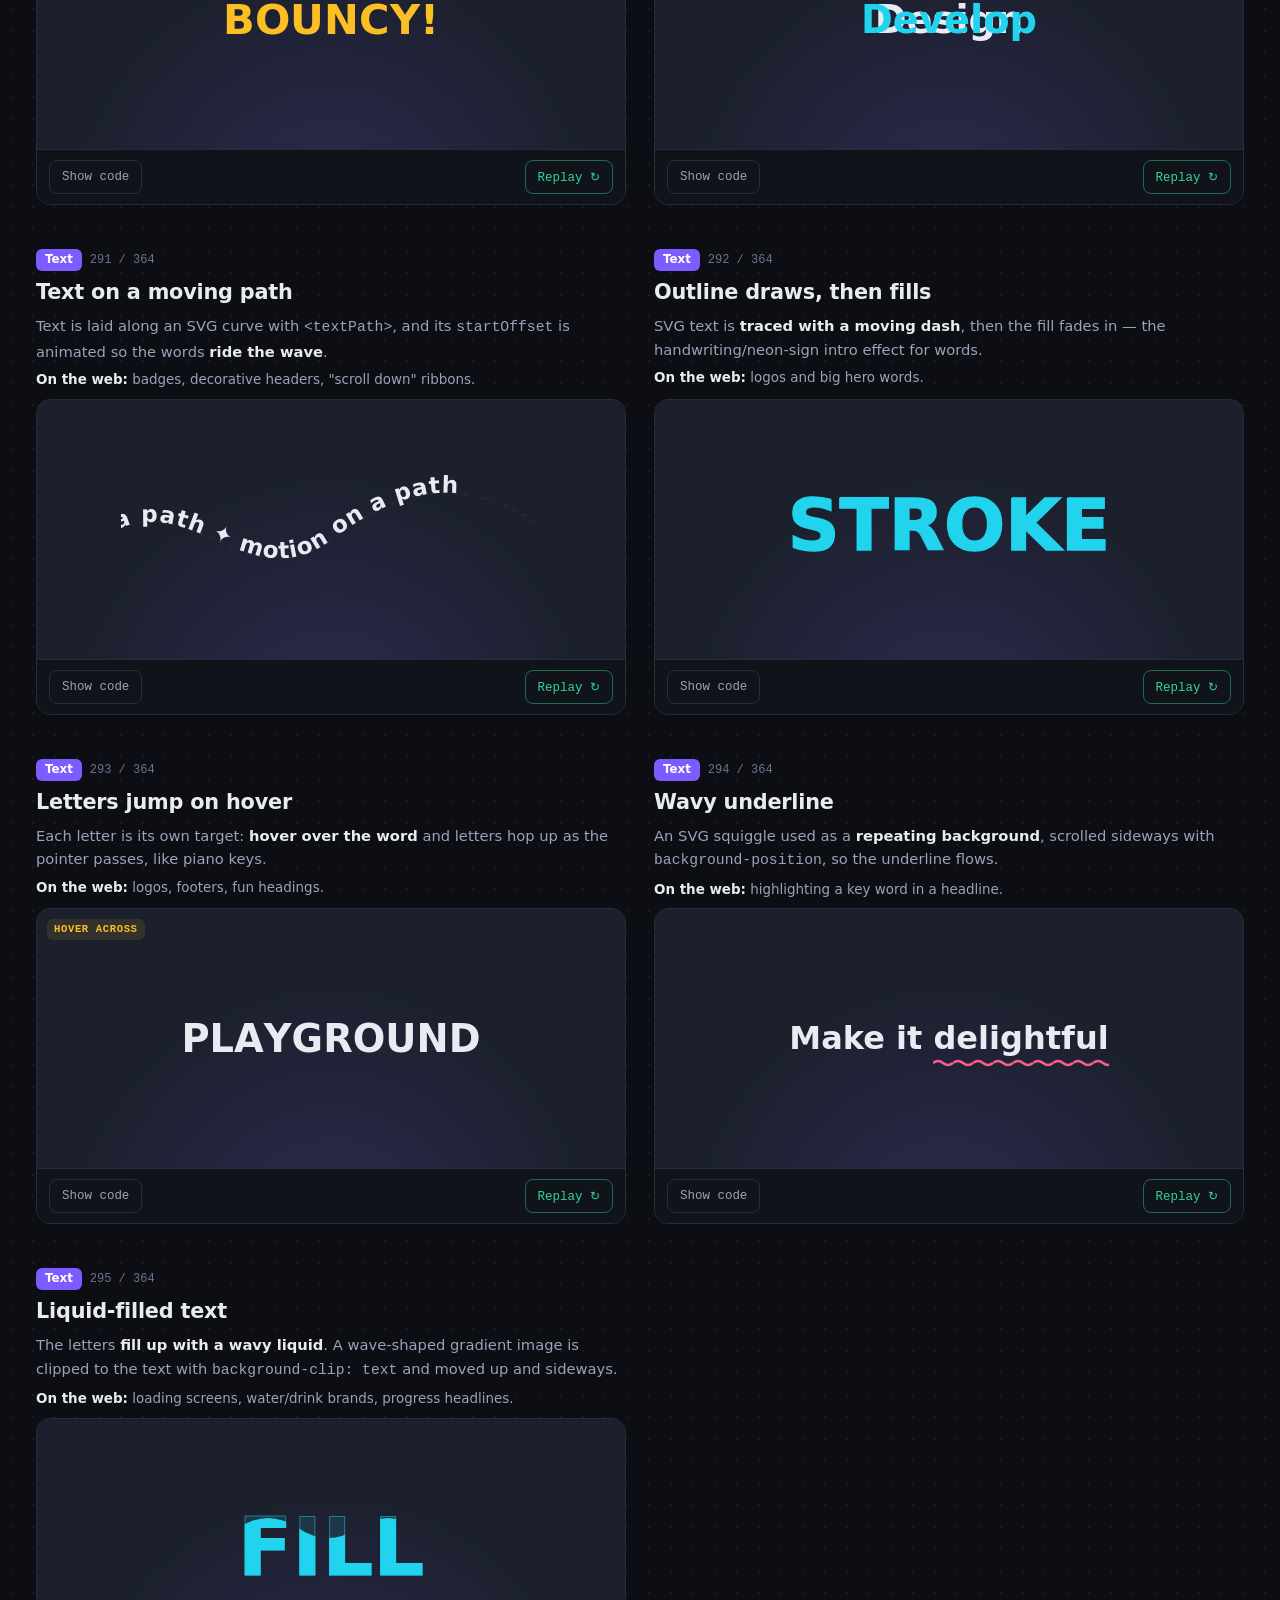
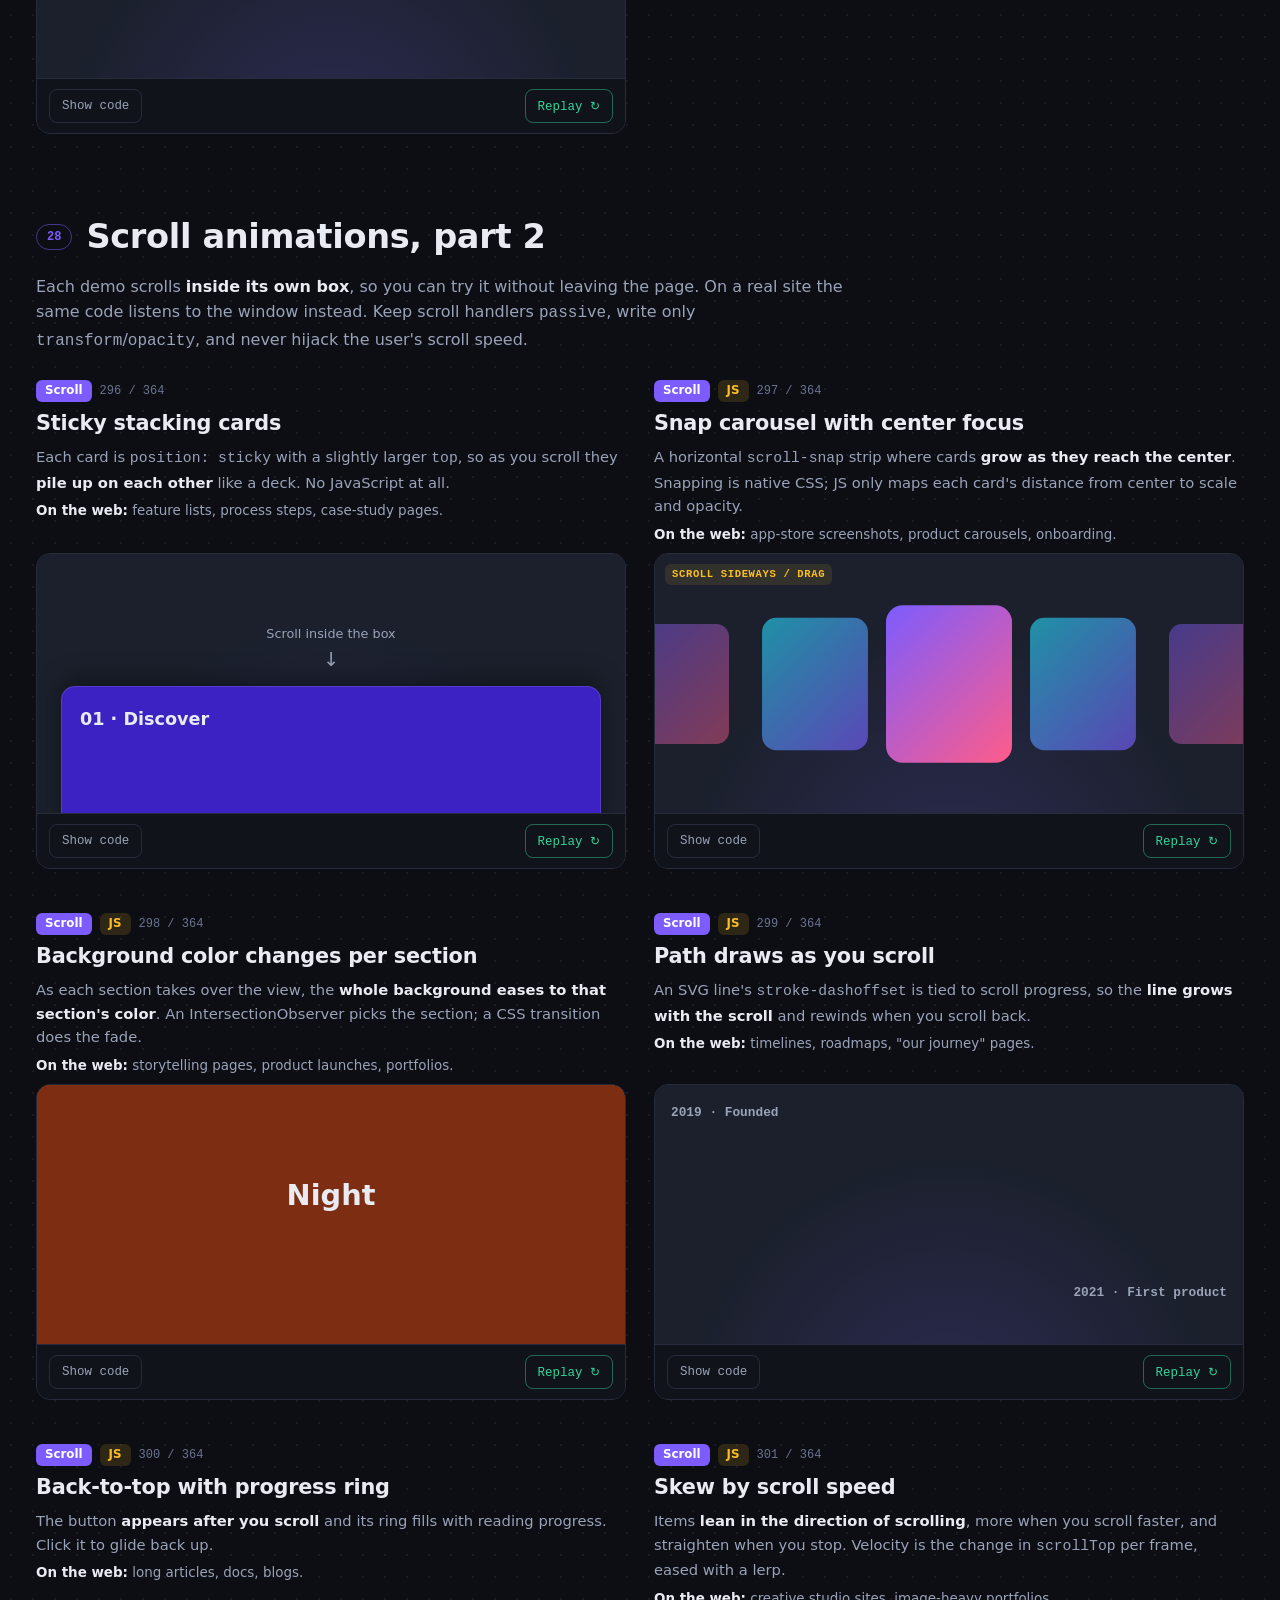
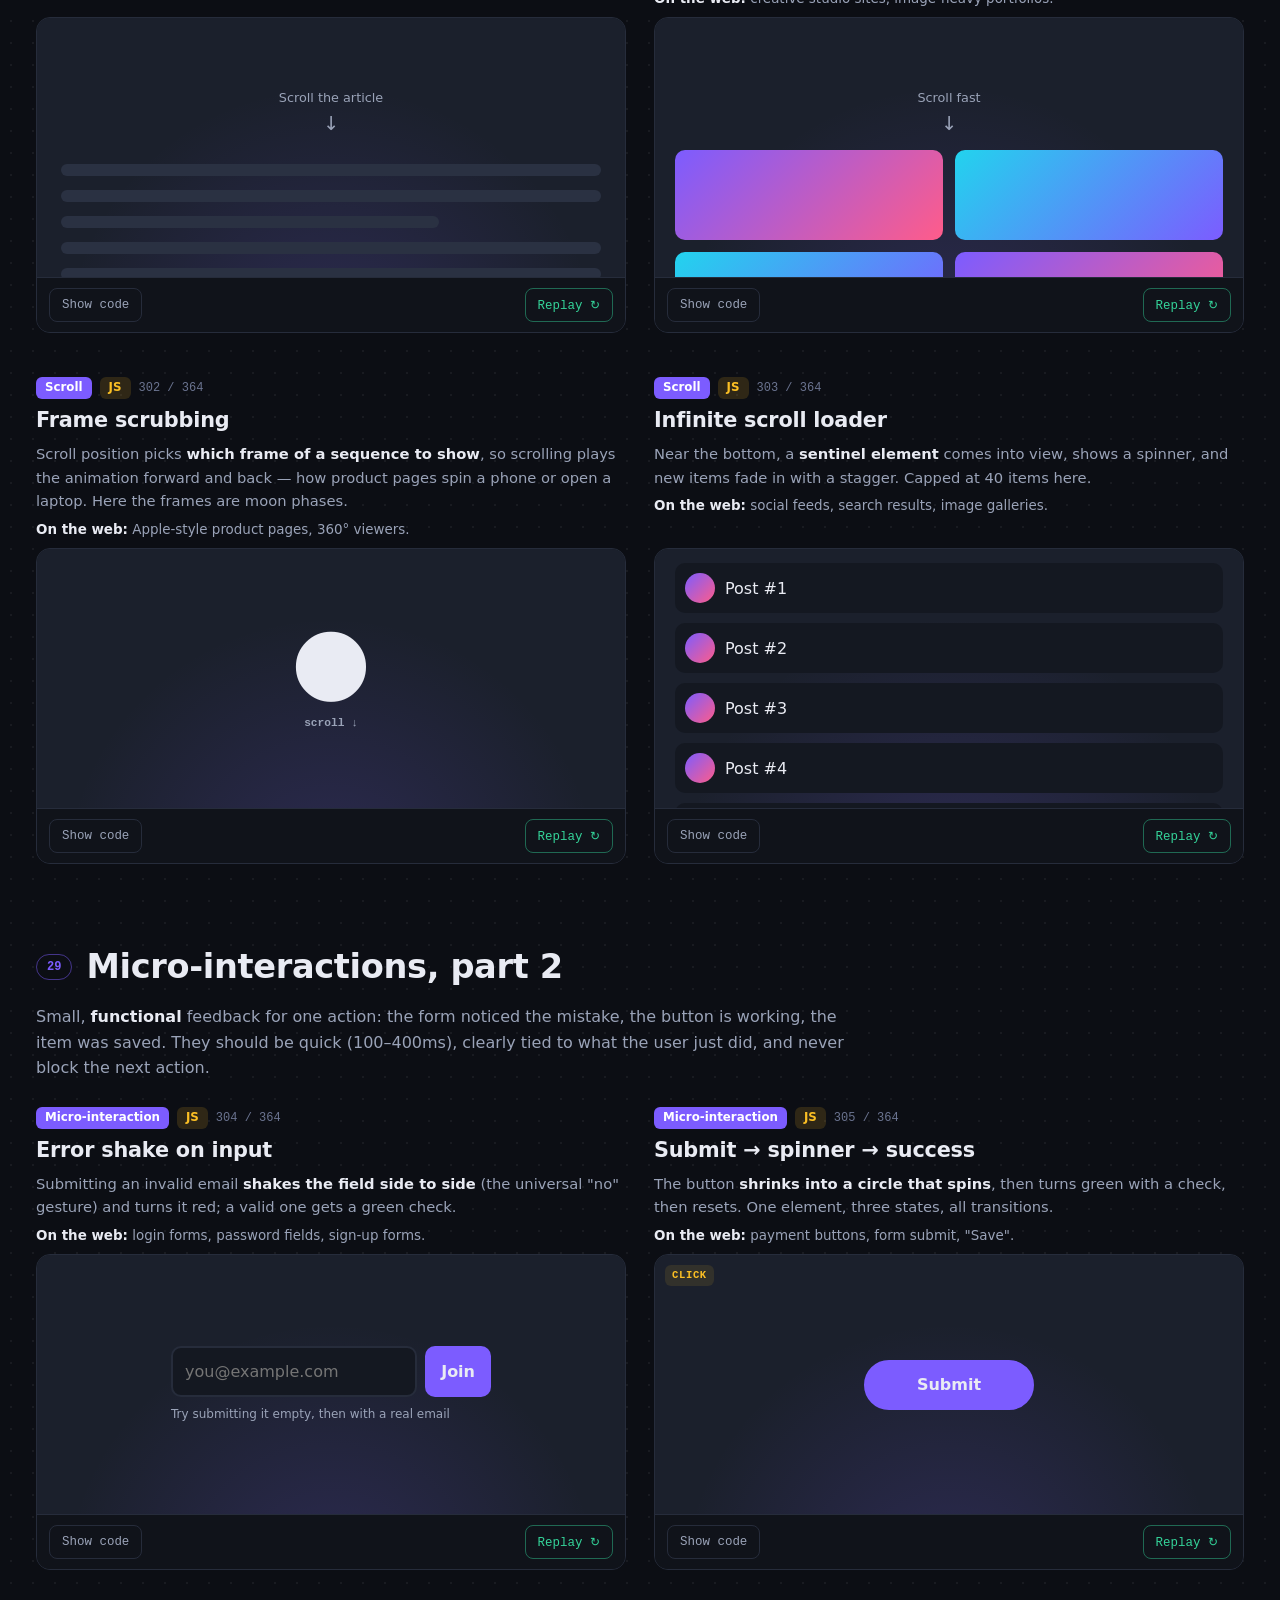
==== commit 5c05b670: "Add part5.js: Implement page framework and demo functionalities - Introduced a new JavaScript file (" ====
--- a/more.html
+++ b/more.html
@@ -30,6 +30,7 @@
 <a class="btn" href="index.html">← Parts 1 &amp; 2</a>
 <a class="btn primary" href="#more-entrance">Start browsing ↓</a>
 <a class="btn" href="part4.html">Part 4: modern CSS &amp; more →</a>
+<a class="btn" href="part5.html">Part 5: motion studies →</a>
 <button class="btn" id="pauseAll">⏸ Pause all motion</button>
 </div>
 <p class="motion-note">Your system asks for reduced motion, so animations start paused. Press "Play all motion" to watch them.</p>
@@ -55,6 +56,7 @@
 <li><a href="#more-three">3D II</a></li>
 <li><a href="#celebrate">Celebrations</a></li>
 <li><a href="part4.html">Part 4 →</a></li>
+<li><a href="part5.html">Part 5 →</a></li>
 </ul>
 </nav>
 <main>
@@ -2642,7 +2644,7 @@
 </div>
 </section>
 </main>
-<footer>Web Motion Playground · Part 3 · built with HTML, CSS and a little JavaScript · demo styles live in <code>more.css</code>, demo scripts in <code>more.js</code> · <a href="index.html">back to Parts 1 &amp; 2</a> · <a href="part4.html">Part 4 →</a></footer>
+<footer>Web Motion Playground · Part 3 · built with HTML, CSS and a little JavaScript · demo styles live in <code>more.css</code>, demo scripts in <code>more.js</code> · <a href="index.html">back to Parts 1 &amp; 2</a> · <a href="part4.html">Part 4 →</a> · <a href="part5.html">Part 5</a></footer>
 <script src="more.js"></script>
 </body>
 </html>
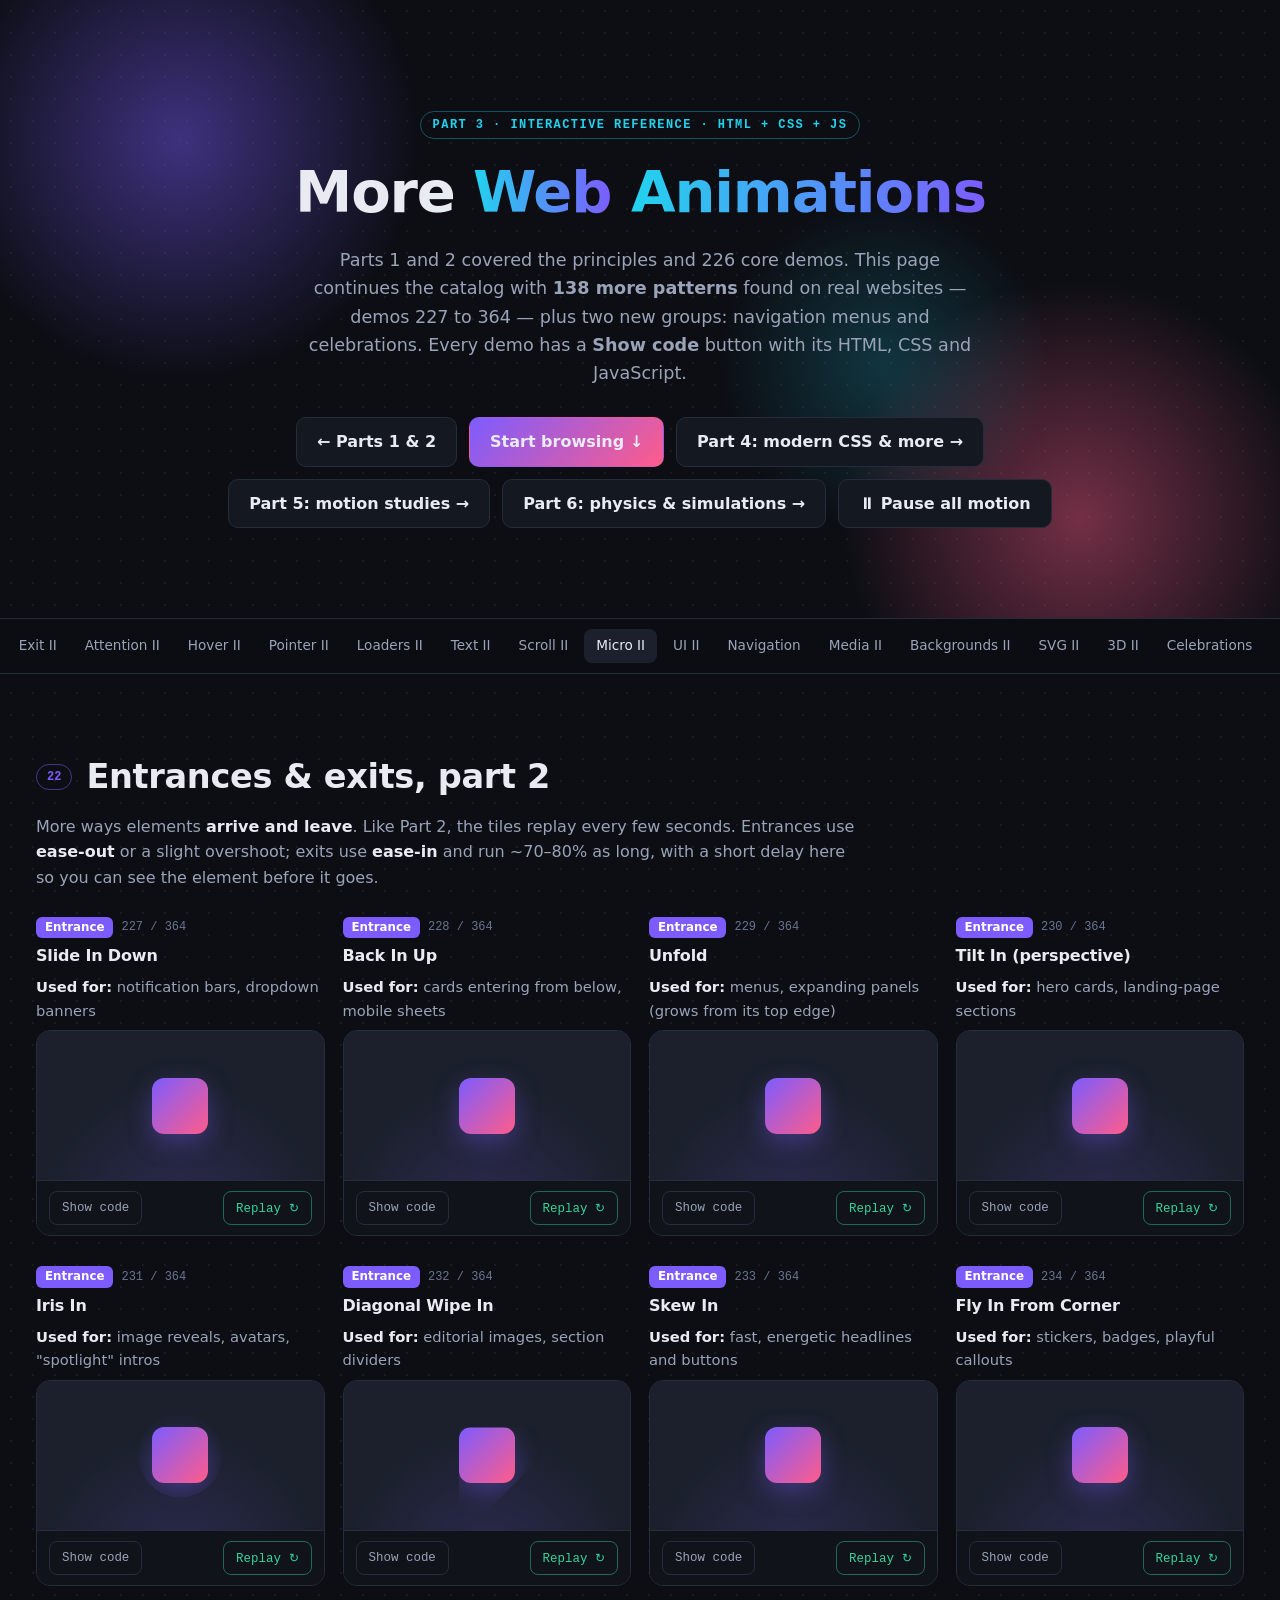
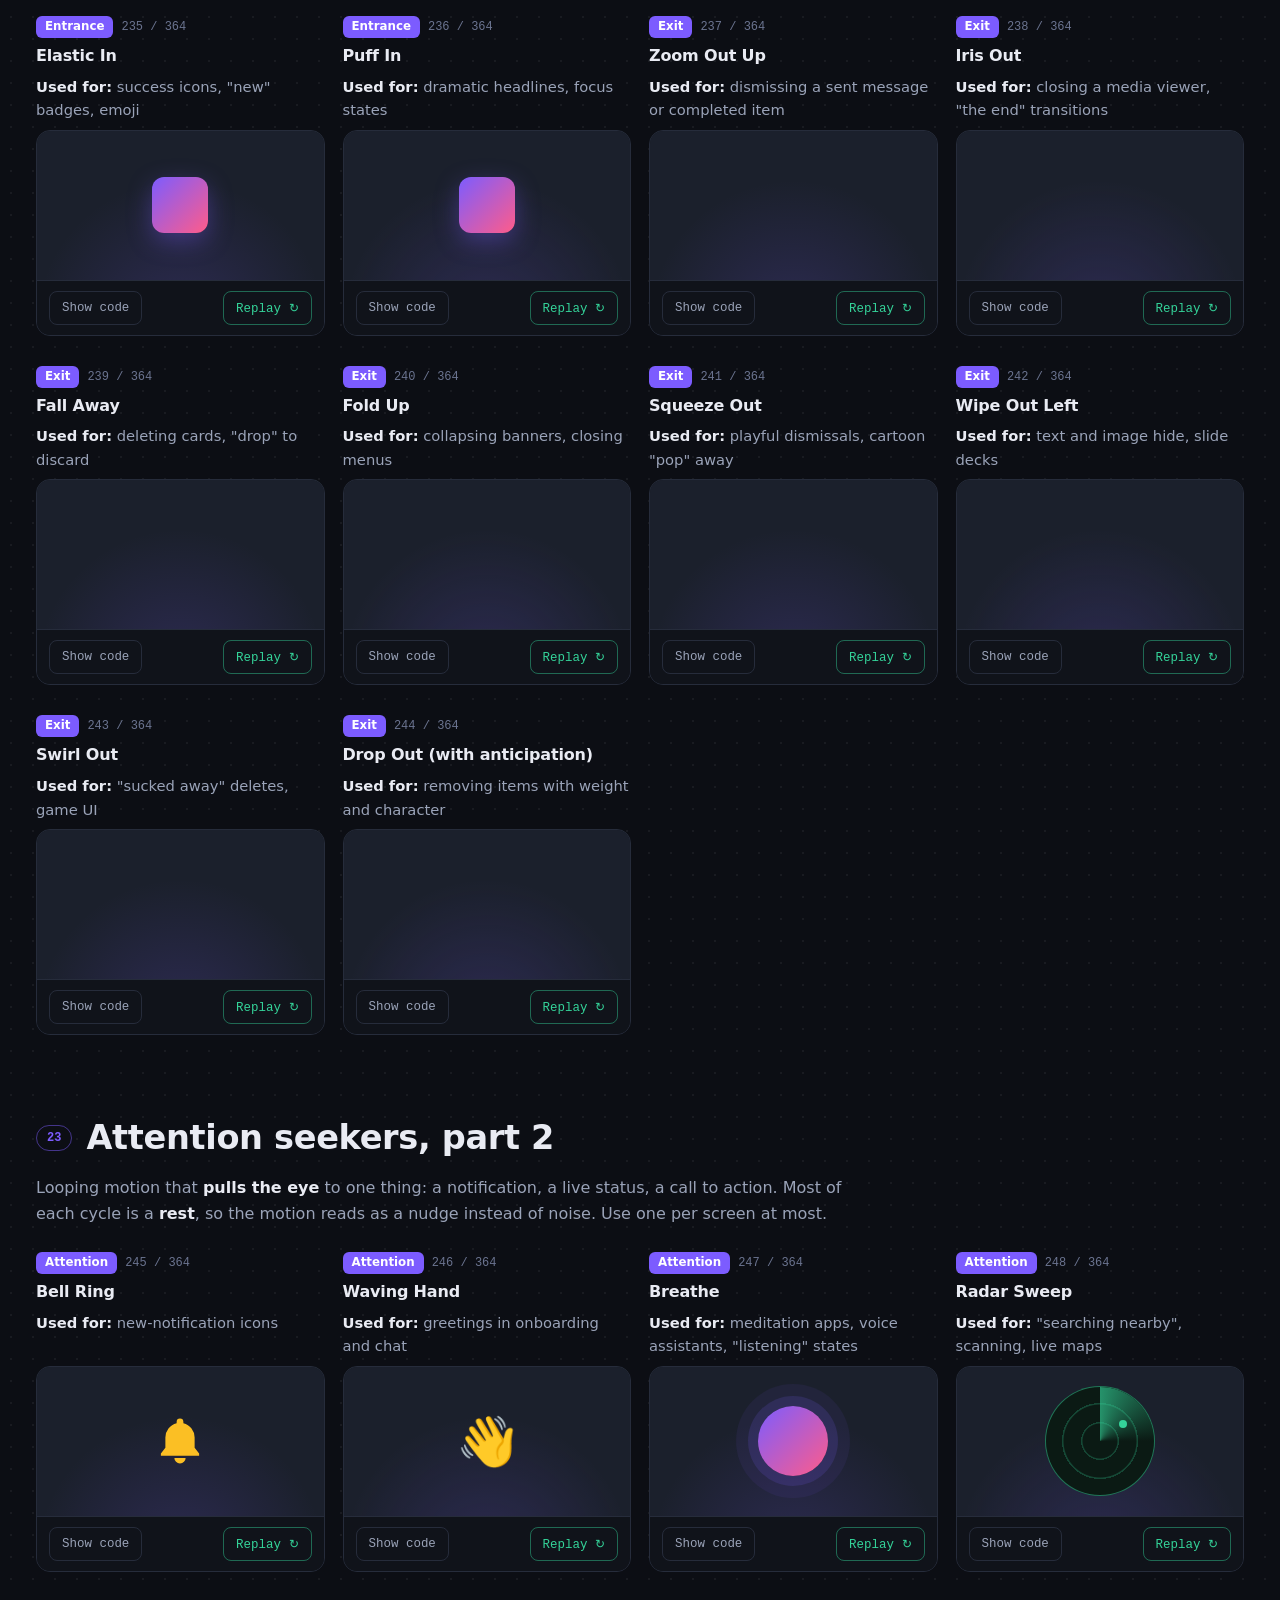
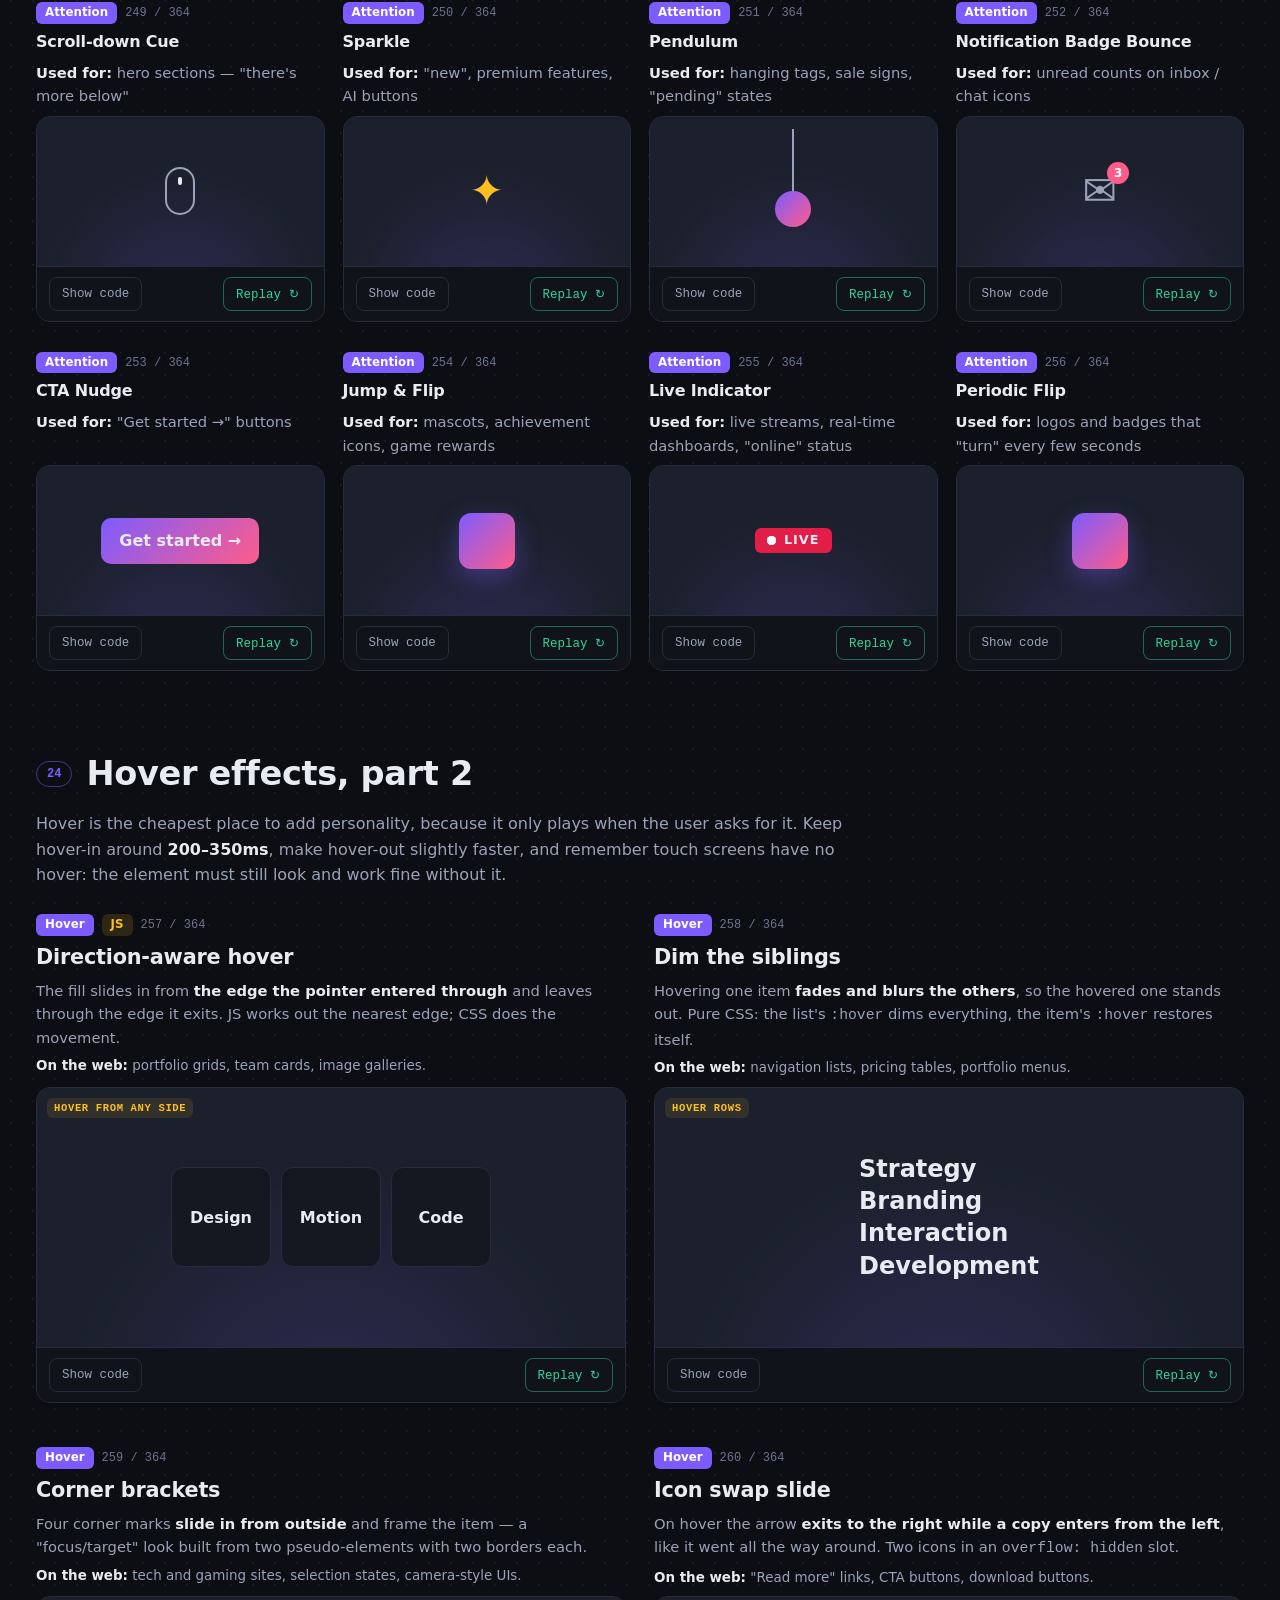
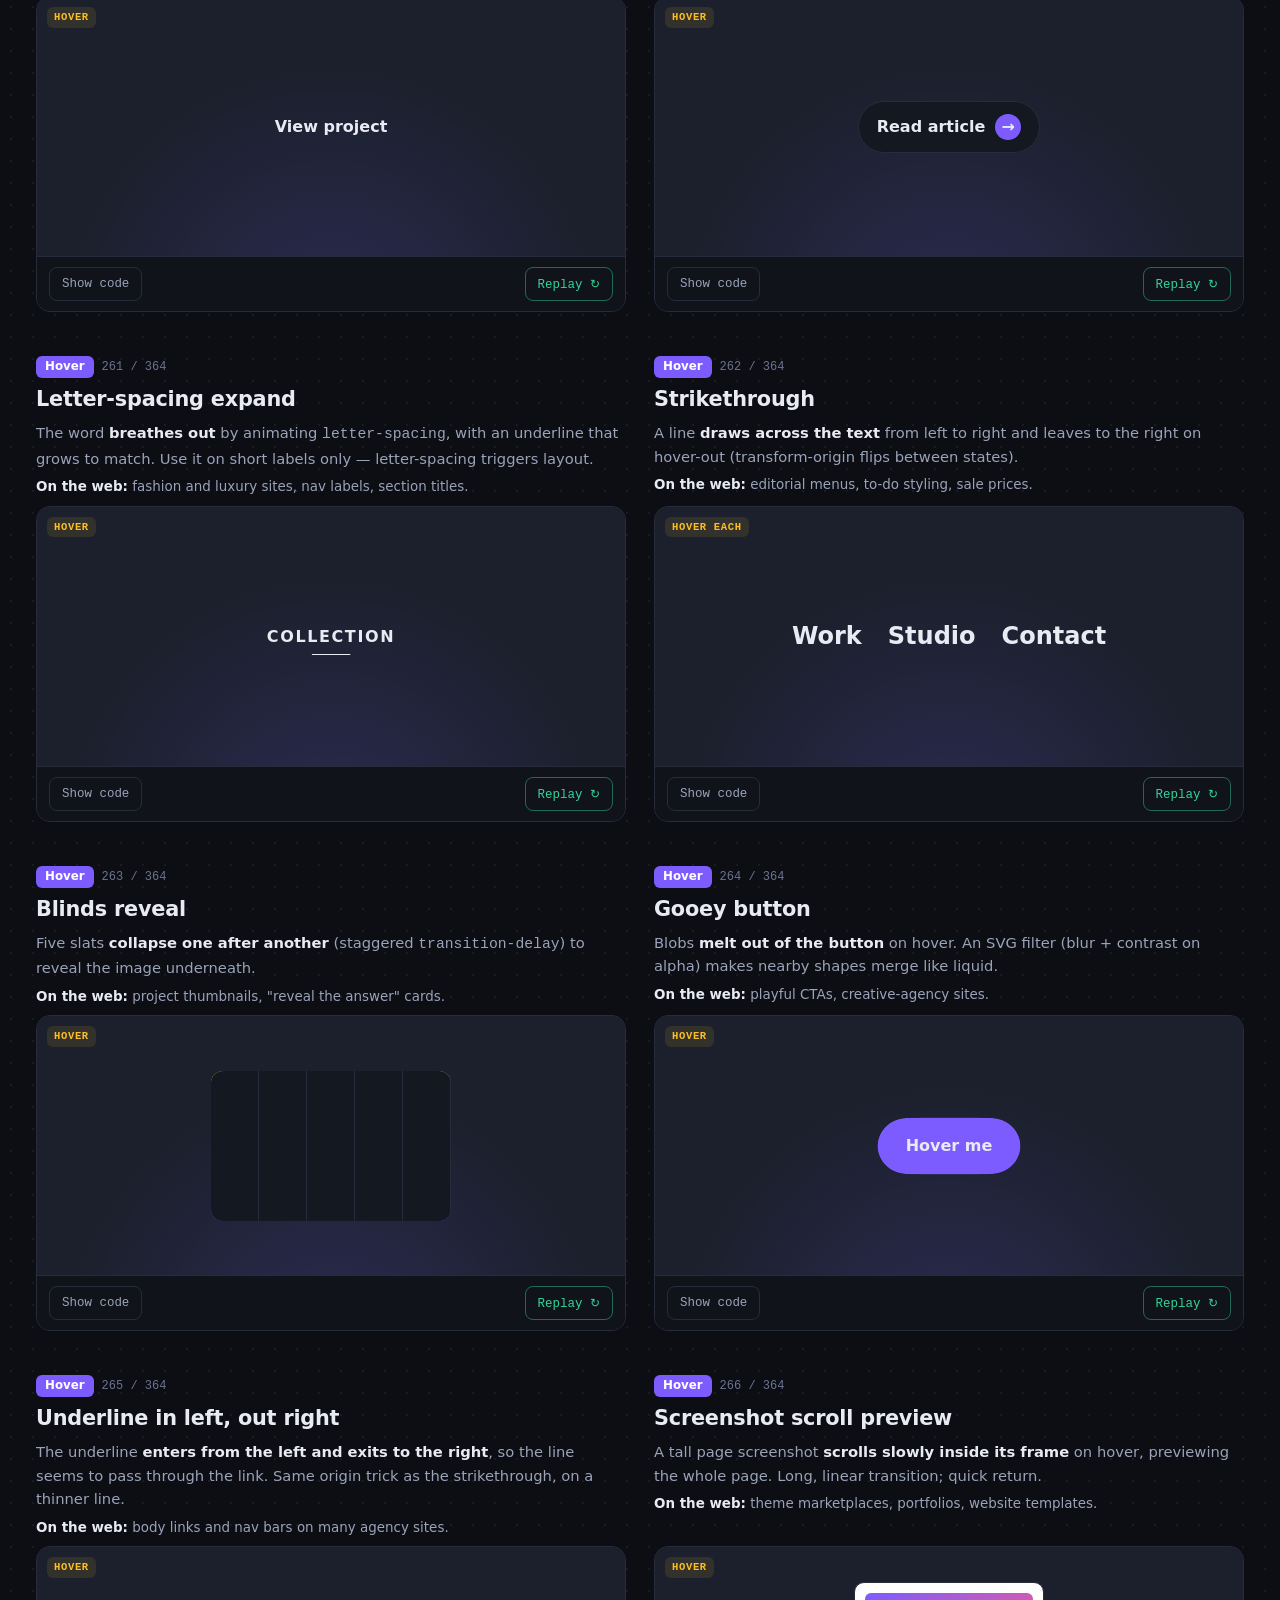
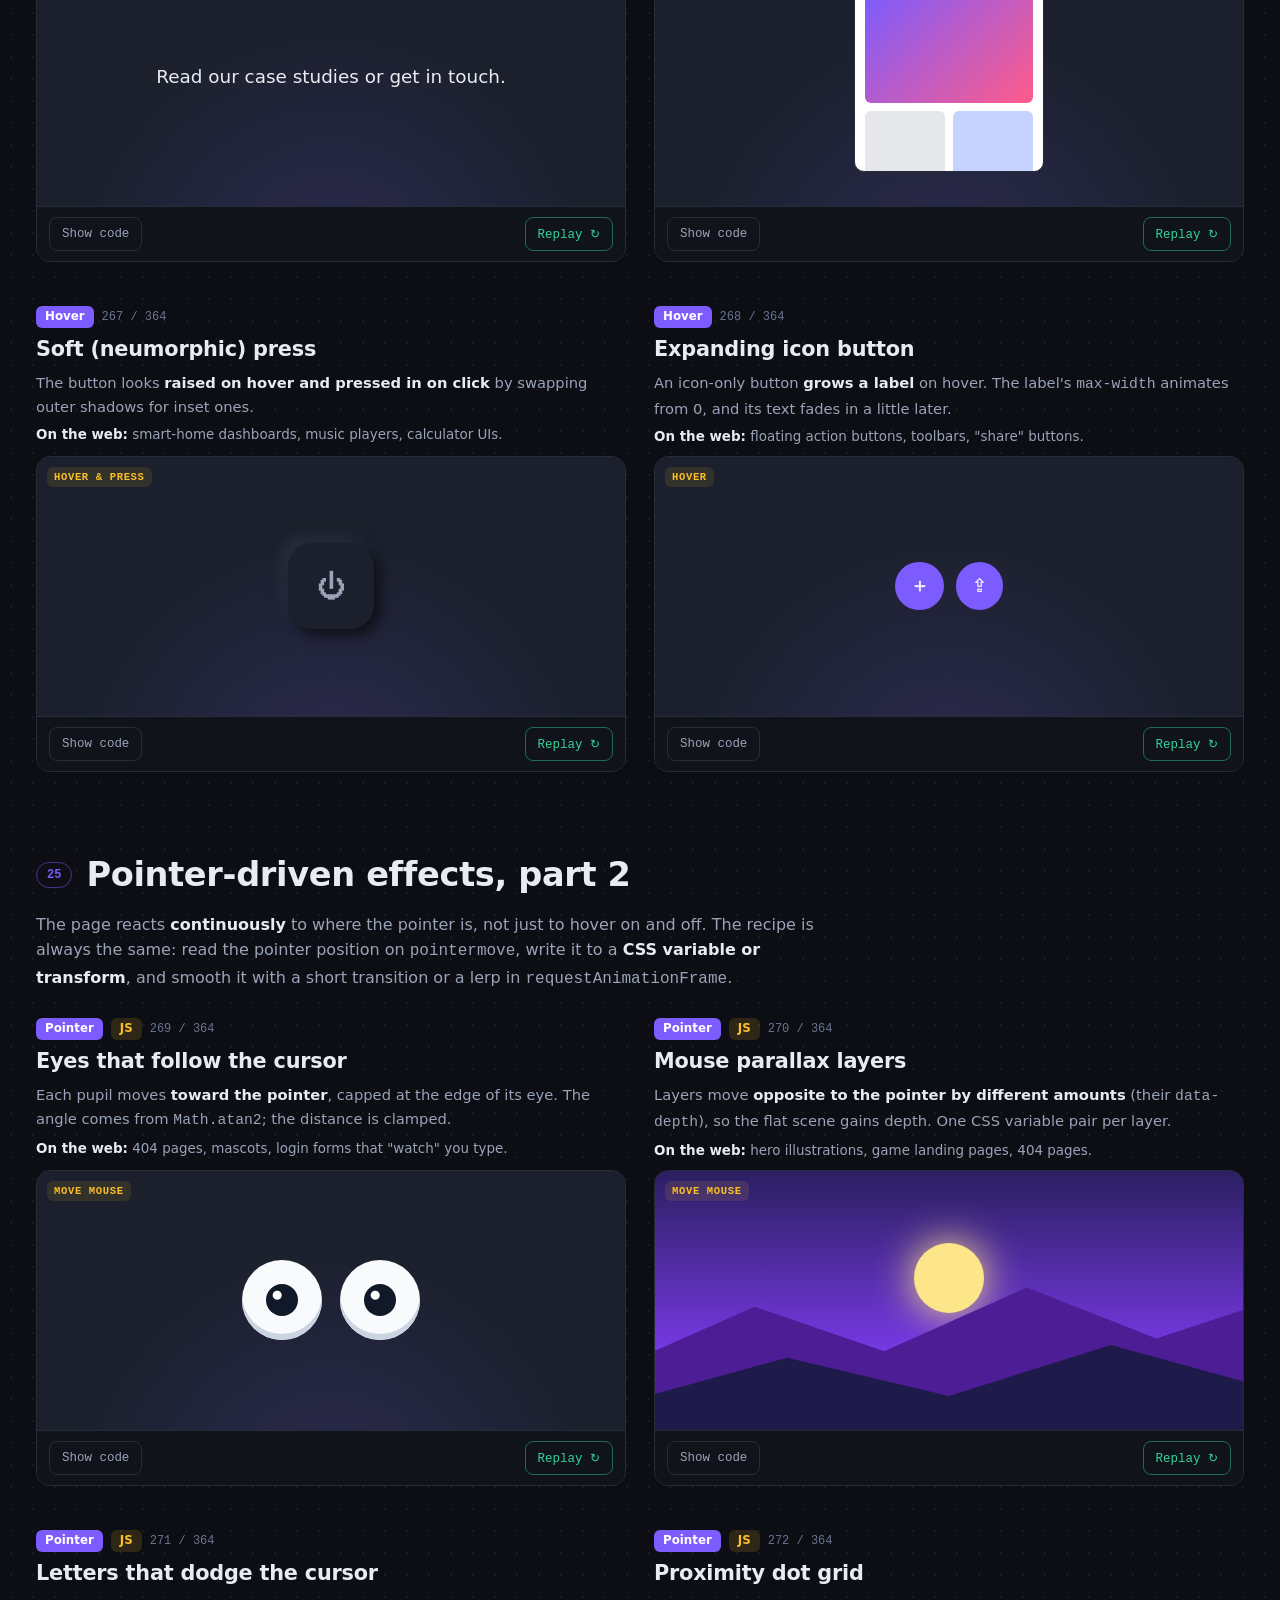
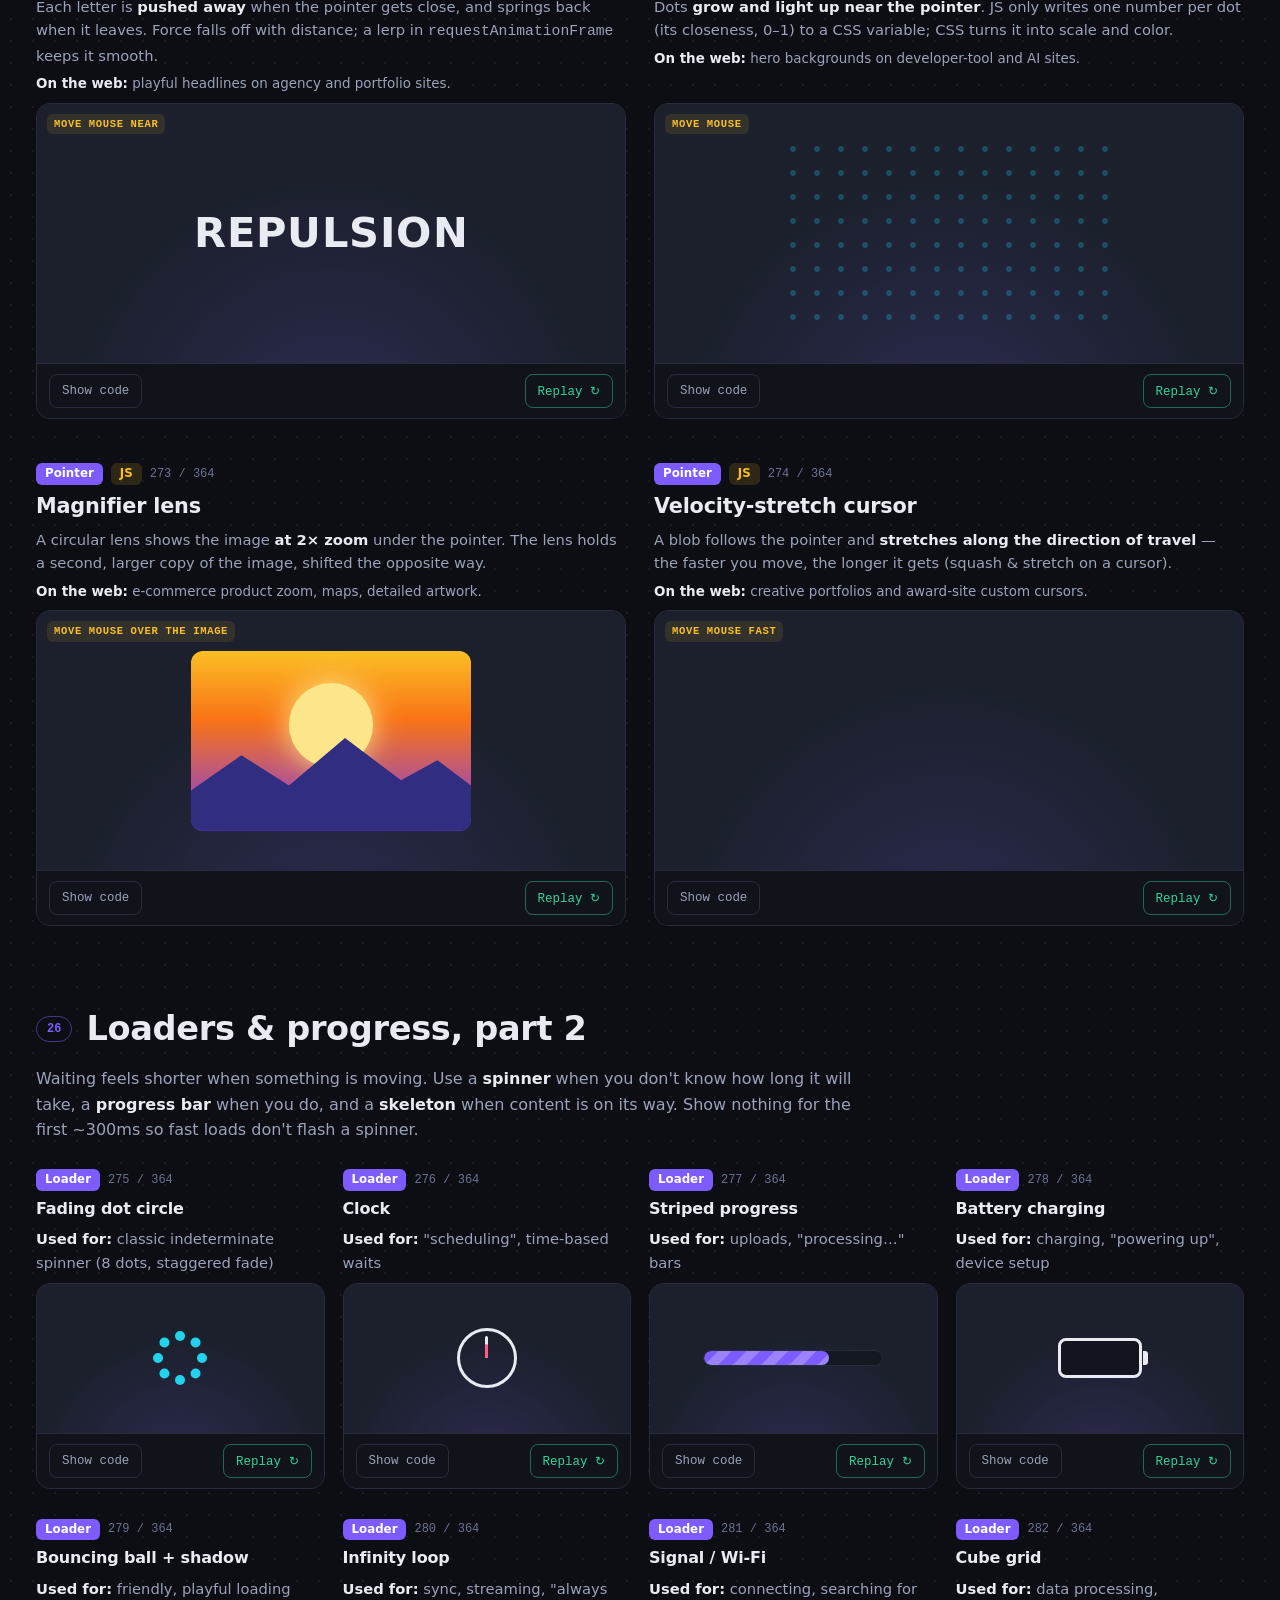
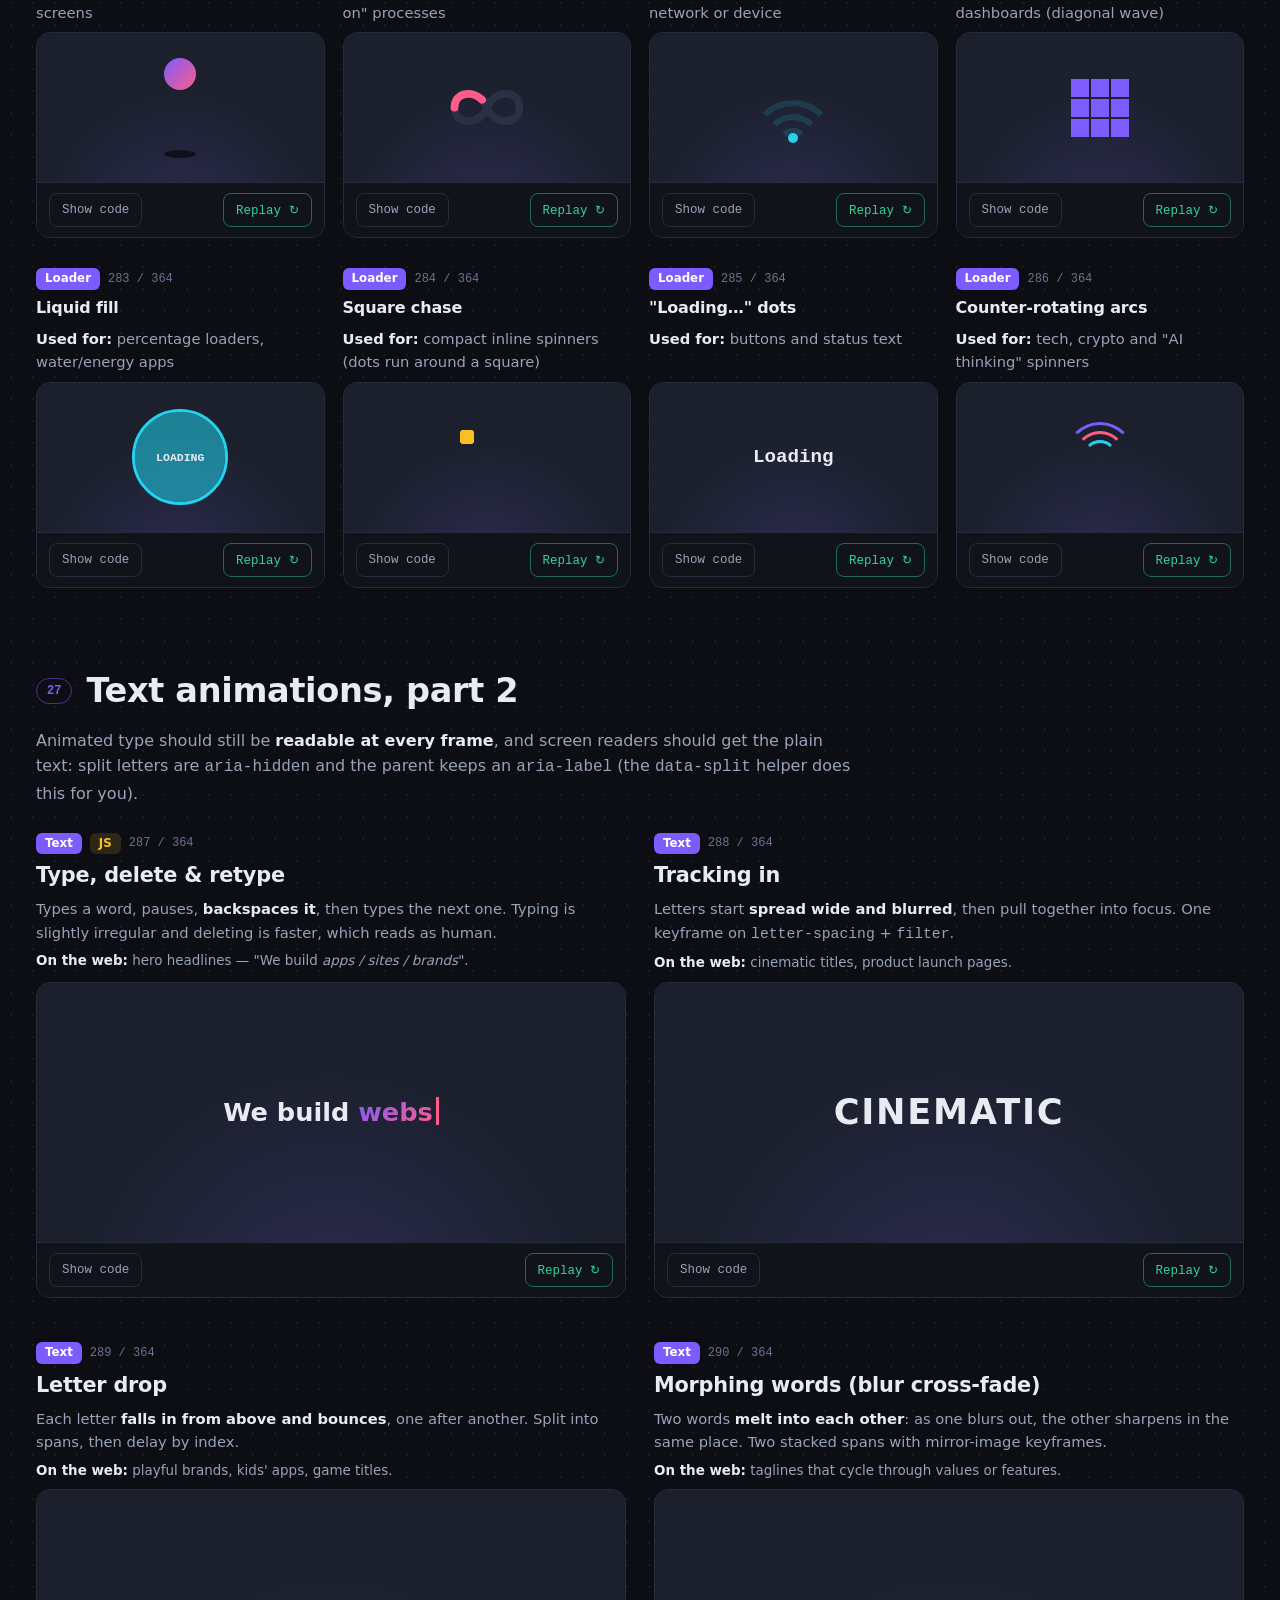
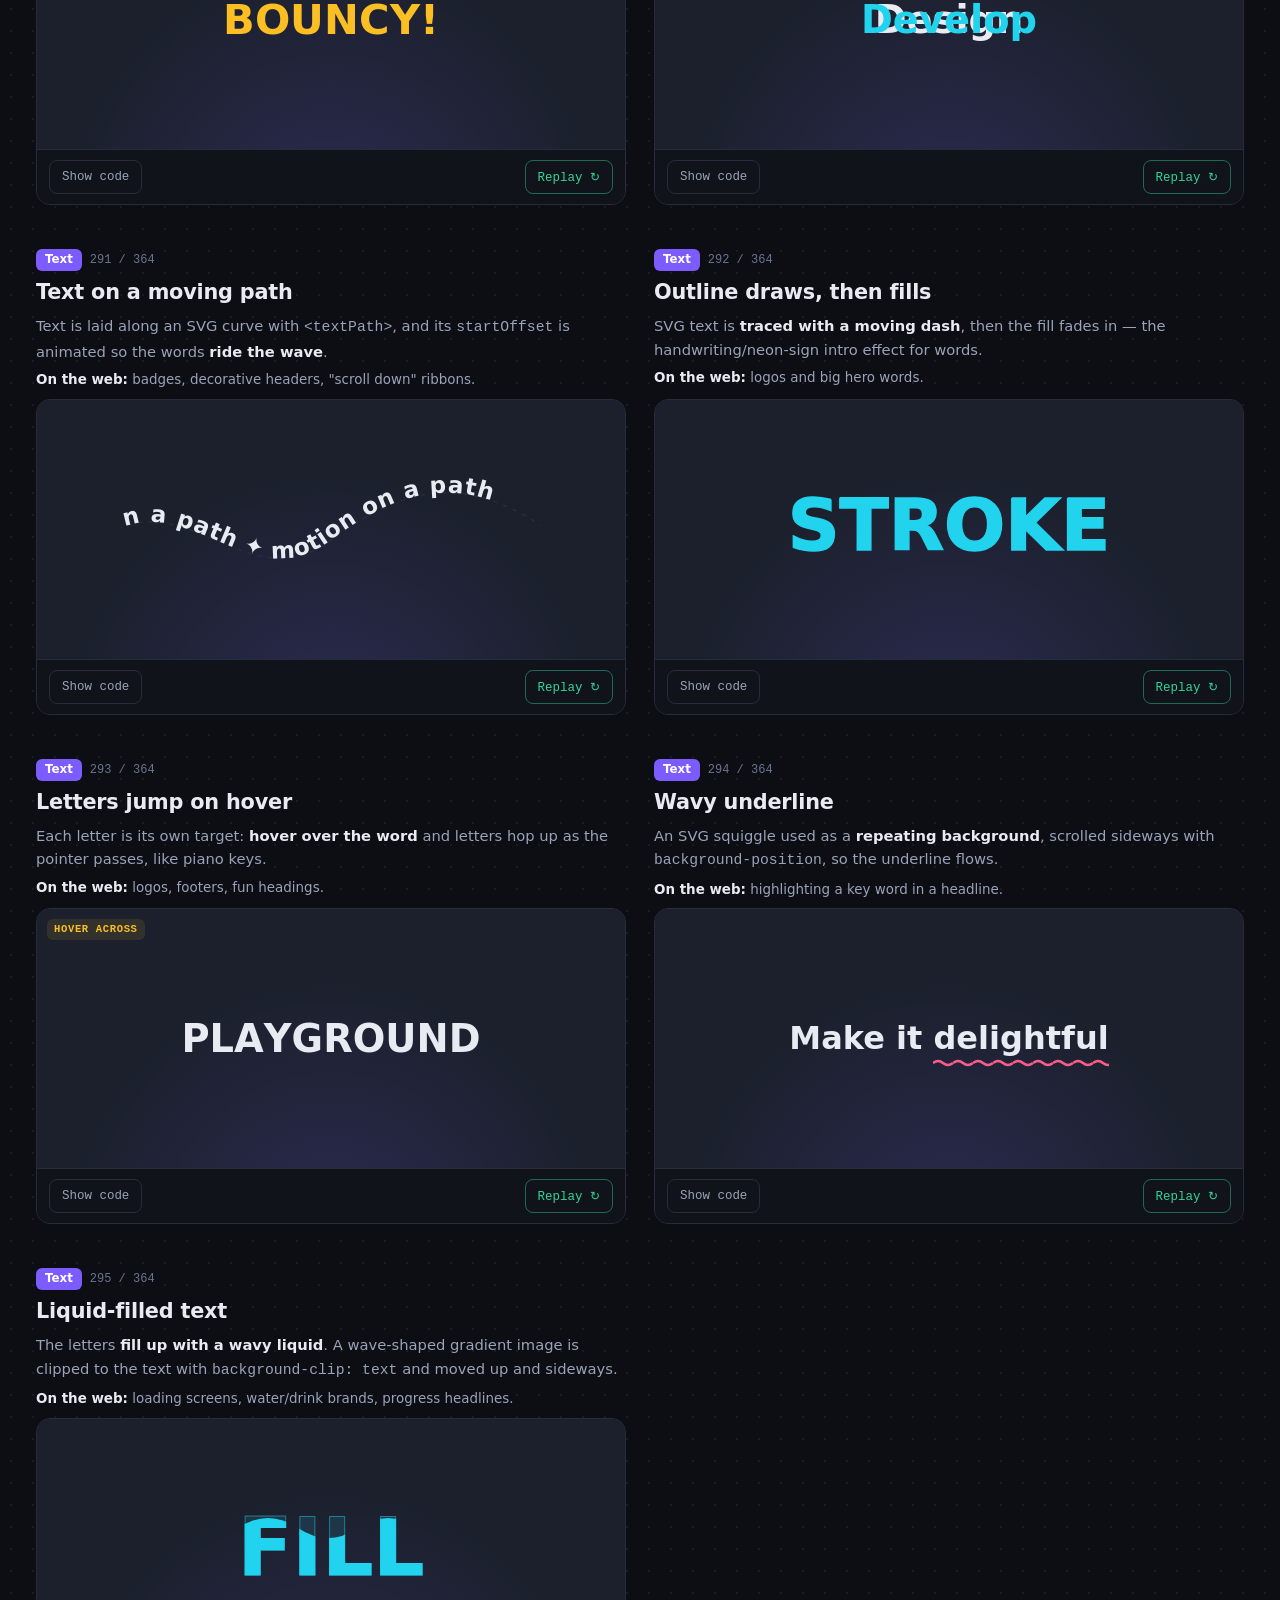
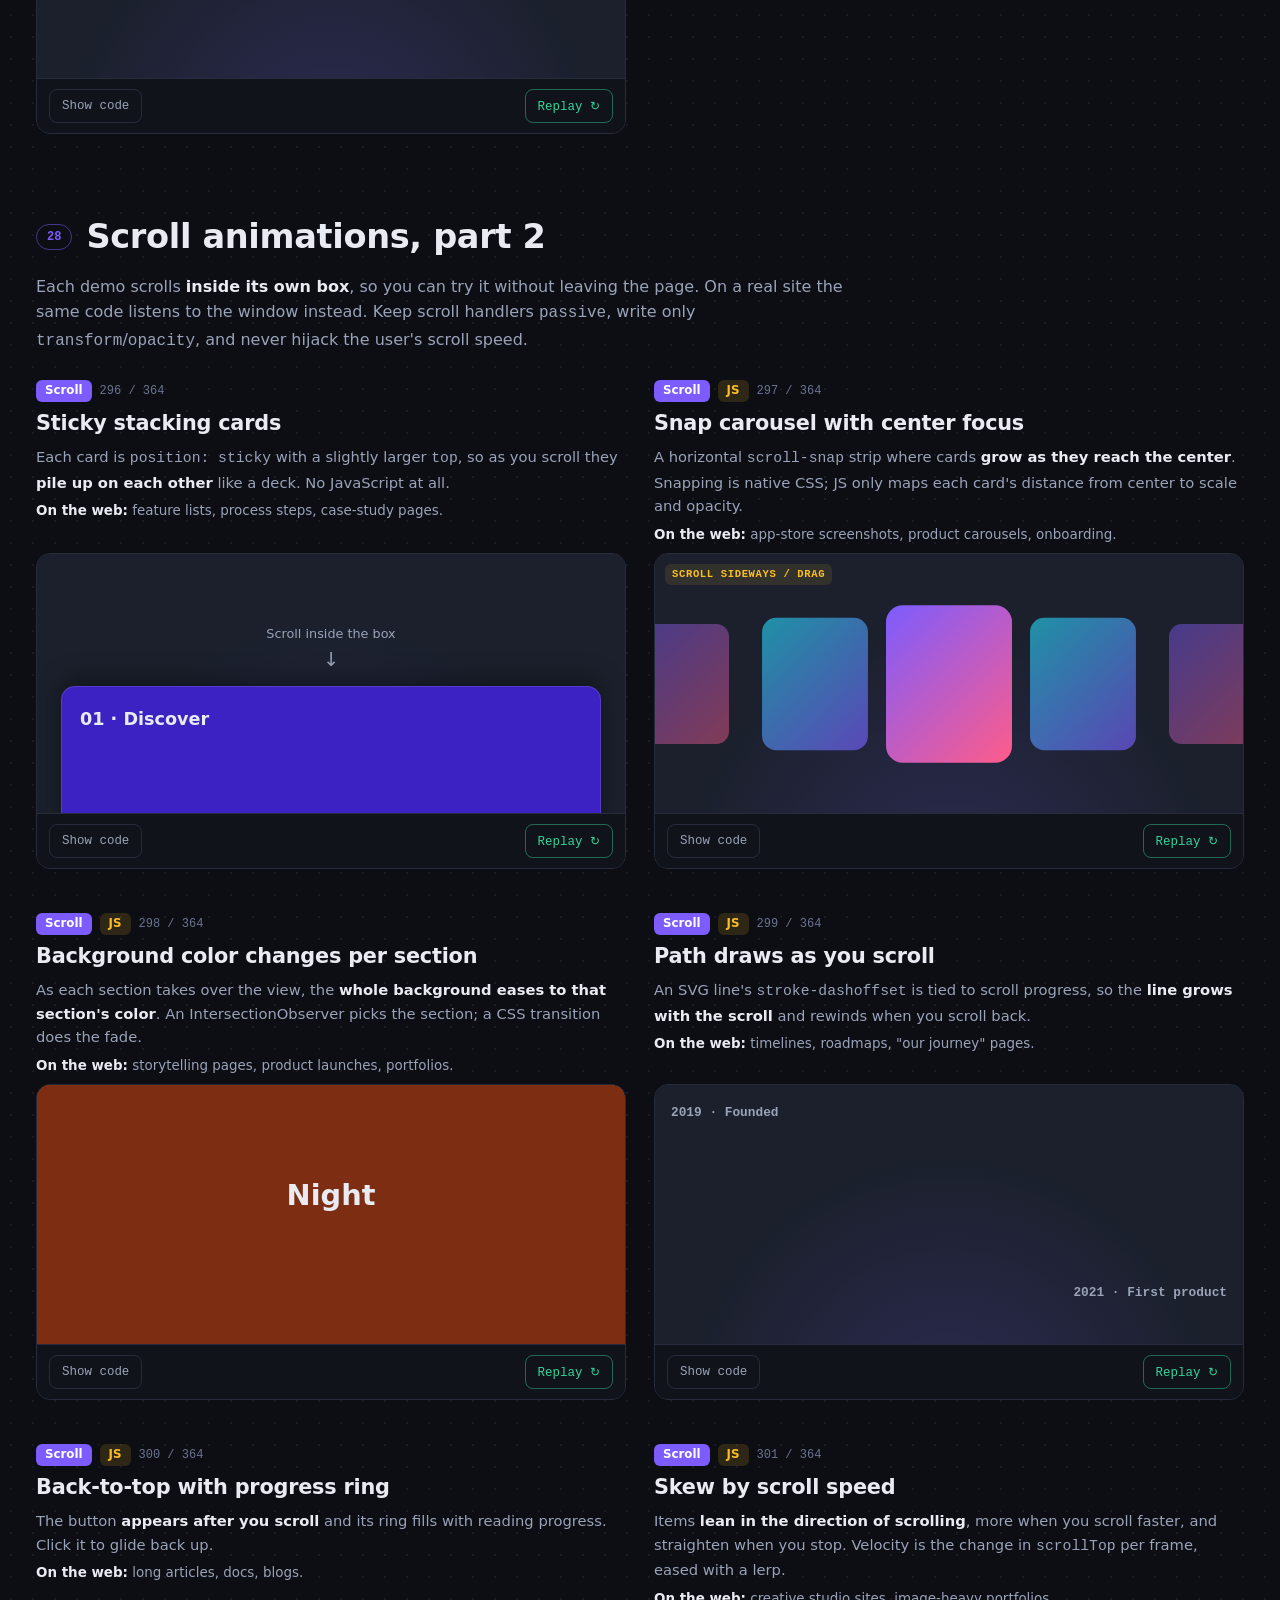
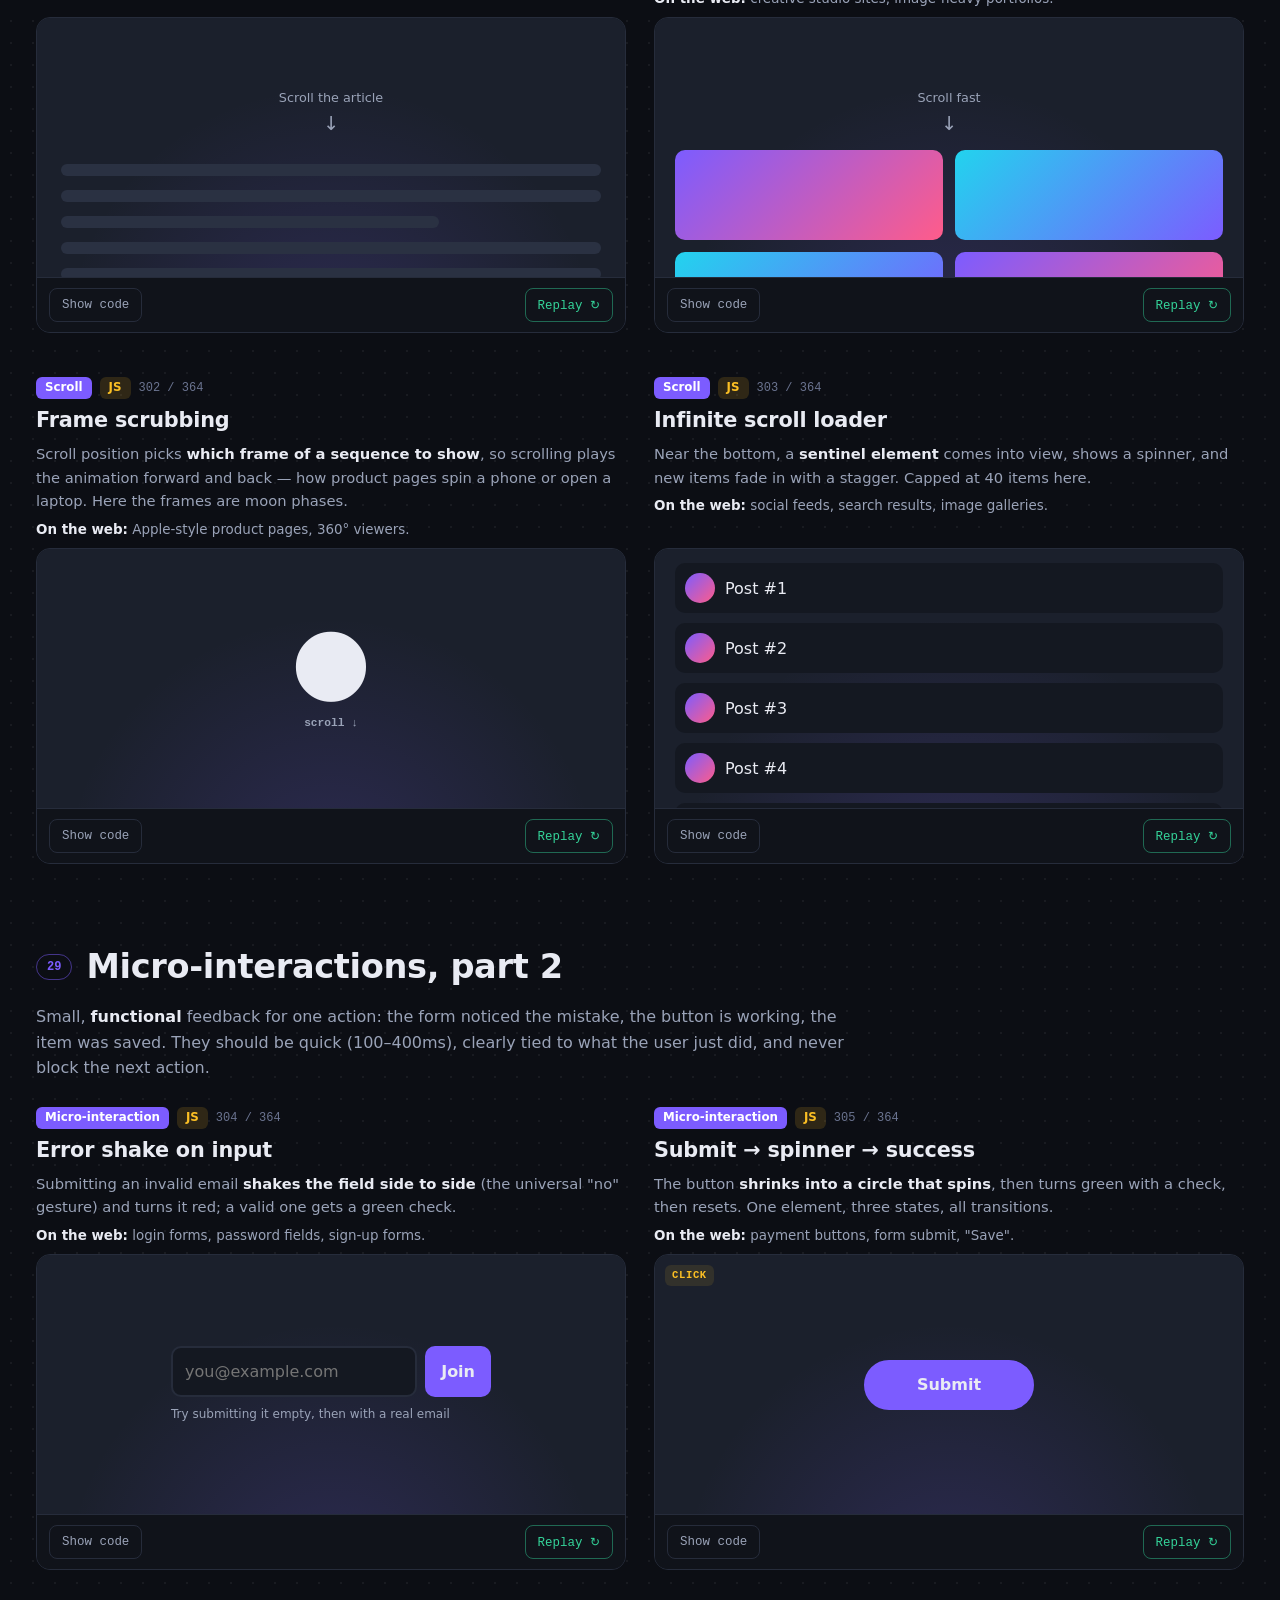
==== commit f6357453: "Add part6.js: Implement page framework and demos for interactive animations" ====
--- a/more.html
+++ b/more.html
@@ -31,6 +31,7 @@
 <a class="btn primary" href="#more-entrance">Start browsing ↓</a>
 <a class="btn" href="part4.html">Part 4: modern CSS &amp; more →</a>
 <a class="btn" href="part5.html">Part 5: motion studies →</a>
+<a class="btn" href="part6.html">Part 6: physics &amp; simulations →</a>
 <button class="btn" id="pauseAll">⏸ Pause all motion</button>
 </div>
 <p class="motion-note">Your system asks for reduced motion, so animations start paused. Press "Play all motion" to watch them.</p>
@@ -57,6 +58,7 @@
 <li><a href="#celebrate">Celebrations</a></li>
 <li><a href="part4.html">Part 4 →</a></li>
 <li><a href="part5.html">Part 5 →</a></li>
+<li><a href="part6.html">Part 6 →</a></li>
 </ul>
 </nav>
 <main>
@@ -2644,7 +2646,7 @@
 </div>
 </section>
 </main>
-<footer>Web Motion Playground · Part 3 · built with HTML, CSS and a little JavaScript · demo styles live in <code>more.css</code>, demo scripts in <code>more.js</code> · <a href="index.html">back to Parts 1 &amp; 2</a> · <a href="part4.html">Part 4 →</a> · <a href="part5.html">Part 5</a></footer>
+<footer>Web Motion Playground · Part 3 · built with HTML, CSS and a little JavaScript · demo styles live in <code>more.css</code>, demo scripts in <code>more.js</code> · <a href="index.html">back to Parts 1 &amp; 2</a> · <a href="part4.html">Part 4 →</a> · <a href="part5.html">Part 5</a> · <a href="part6.html">Part 6</a></footer>
 <script src="more.js"></script>
 </body>
 </html>
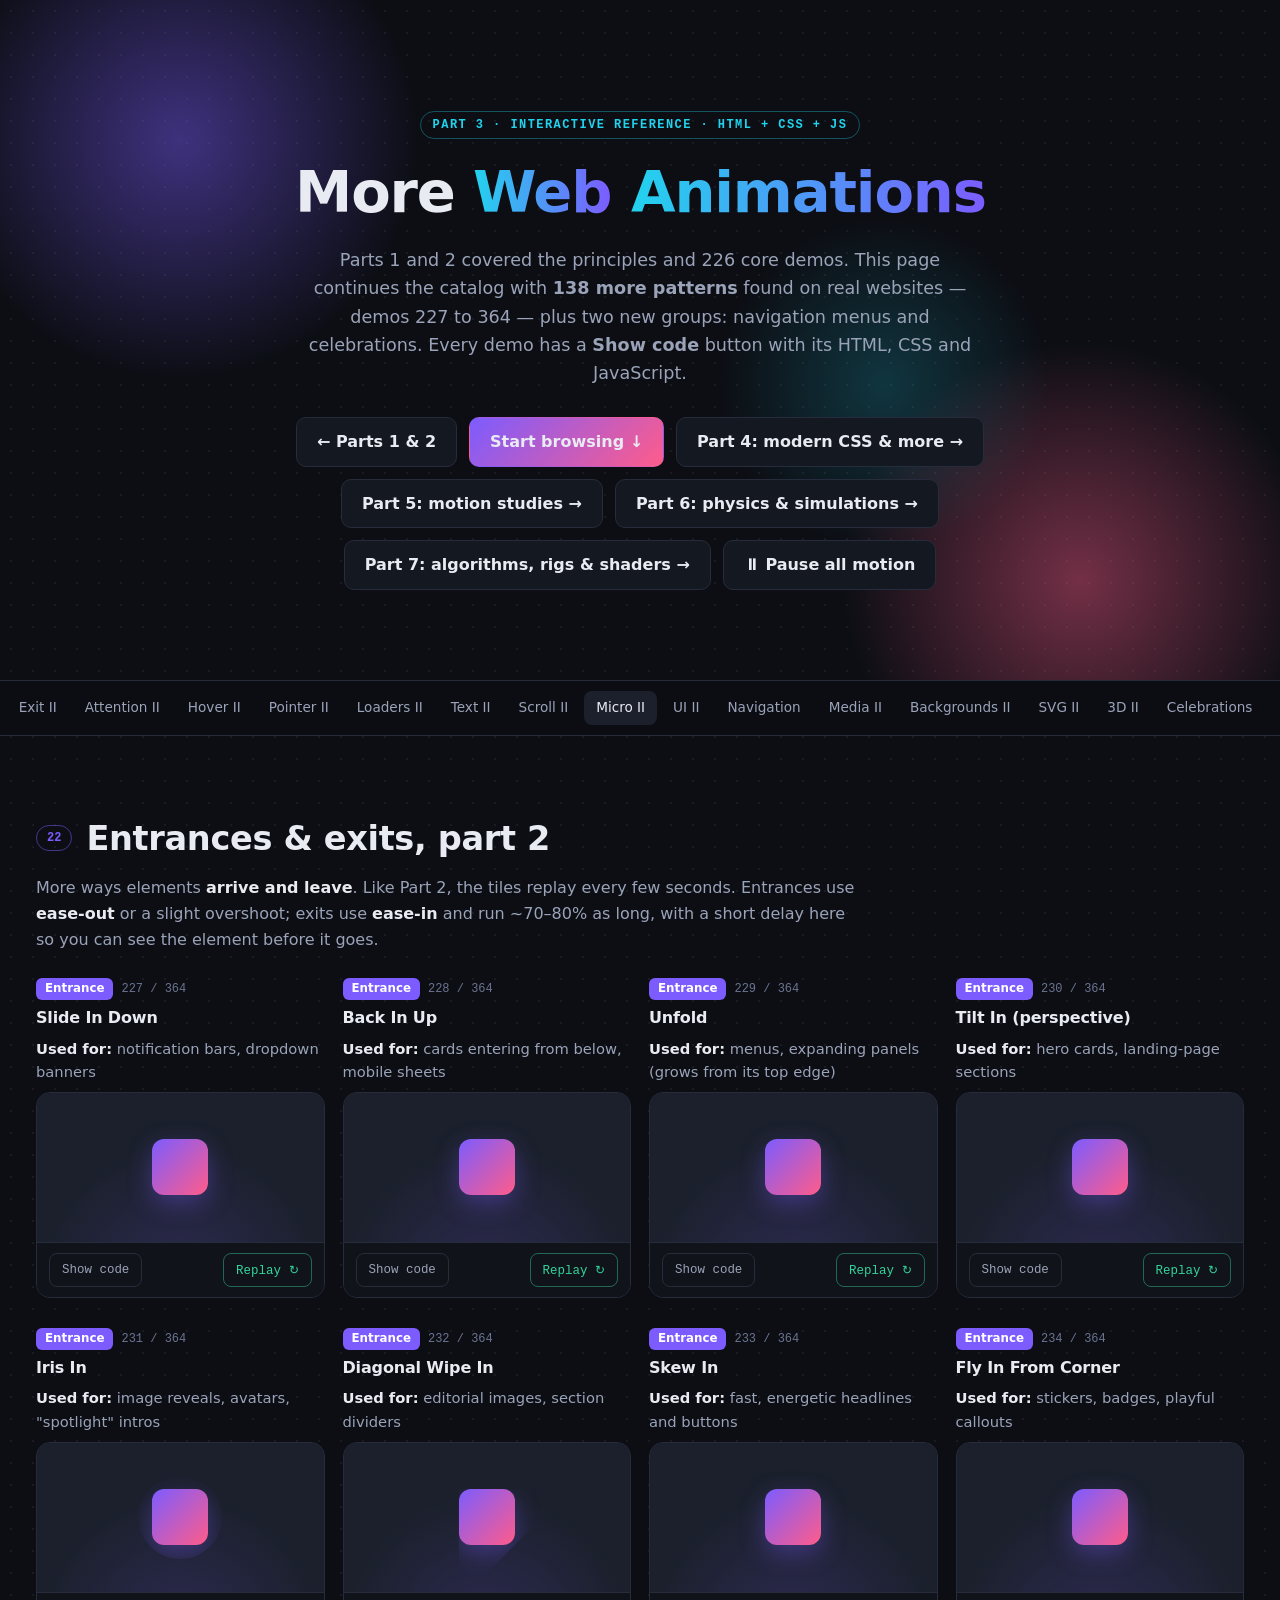
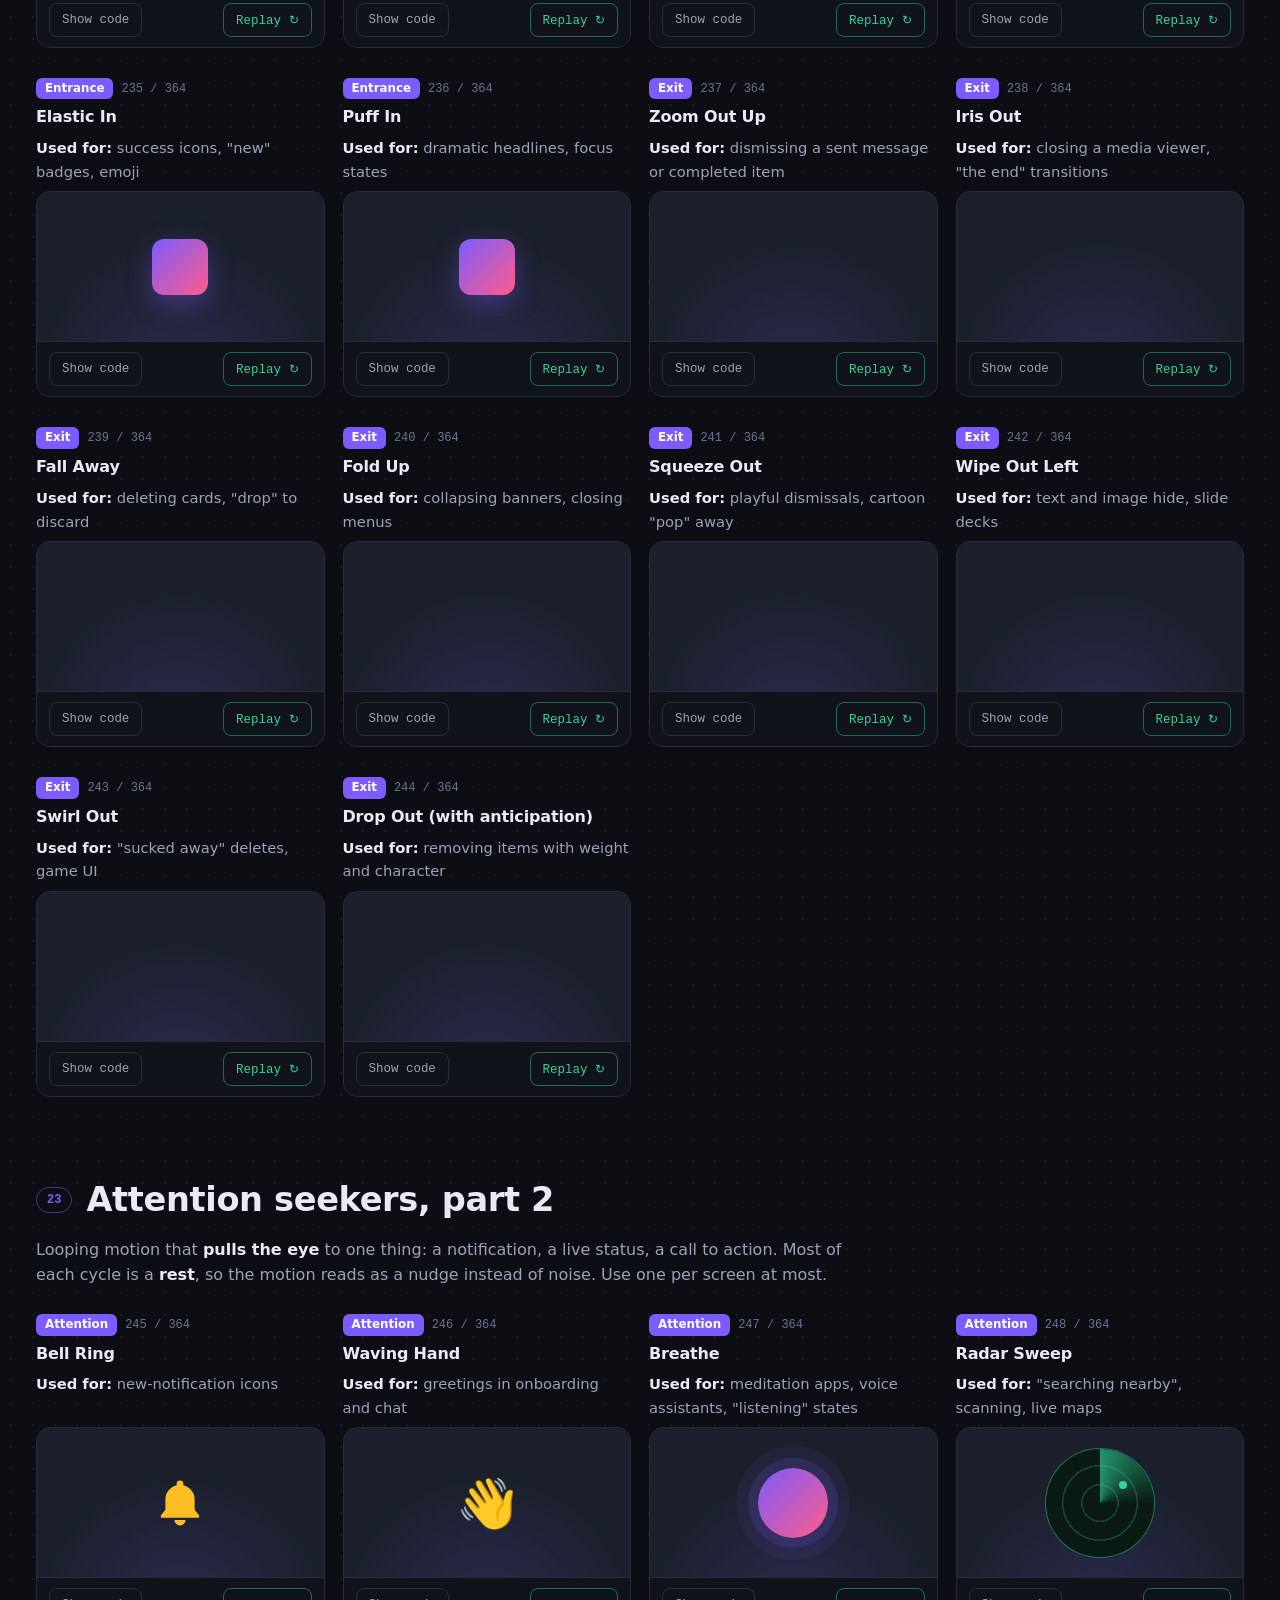
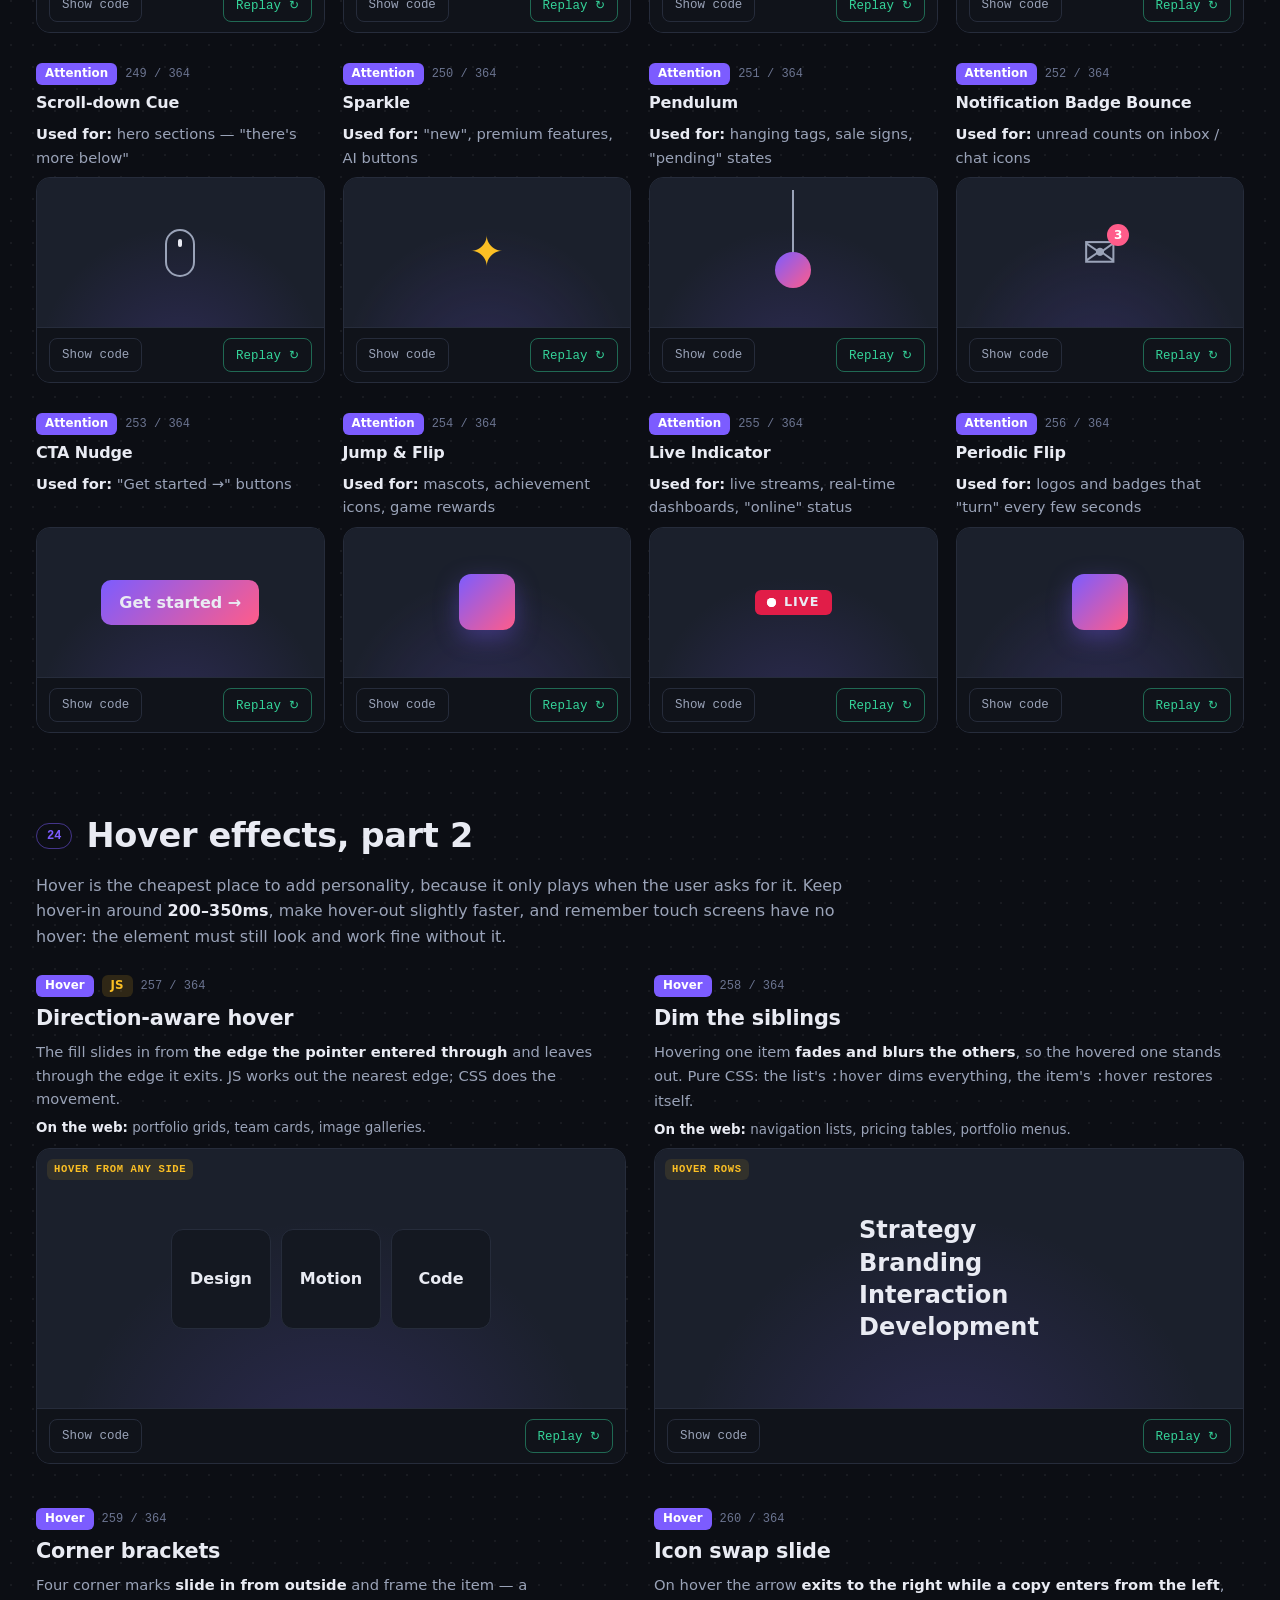
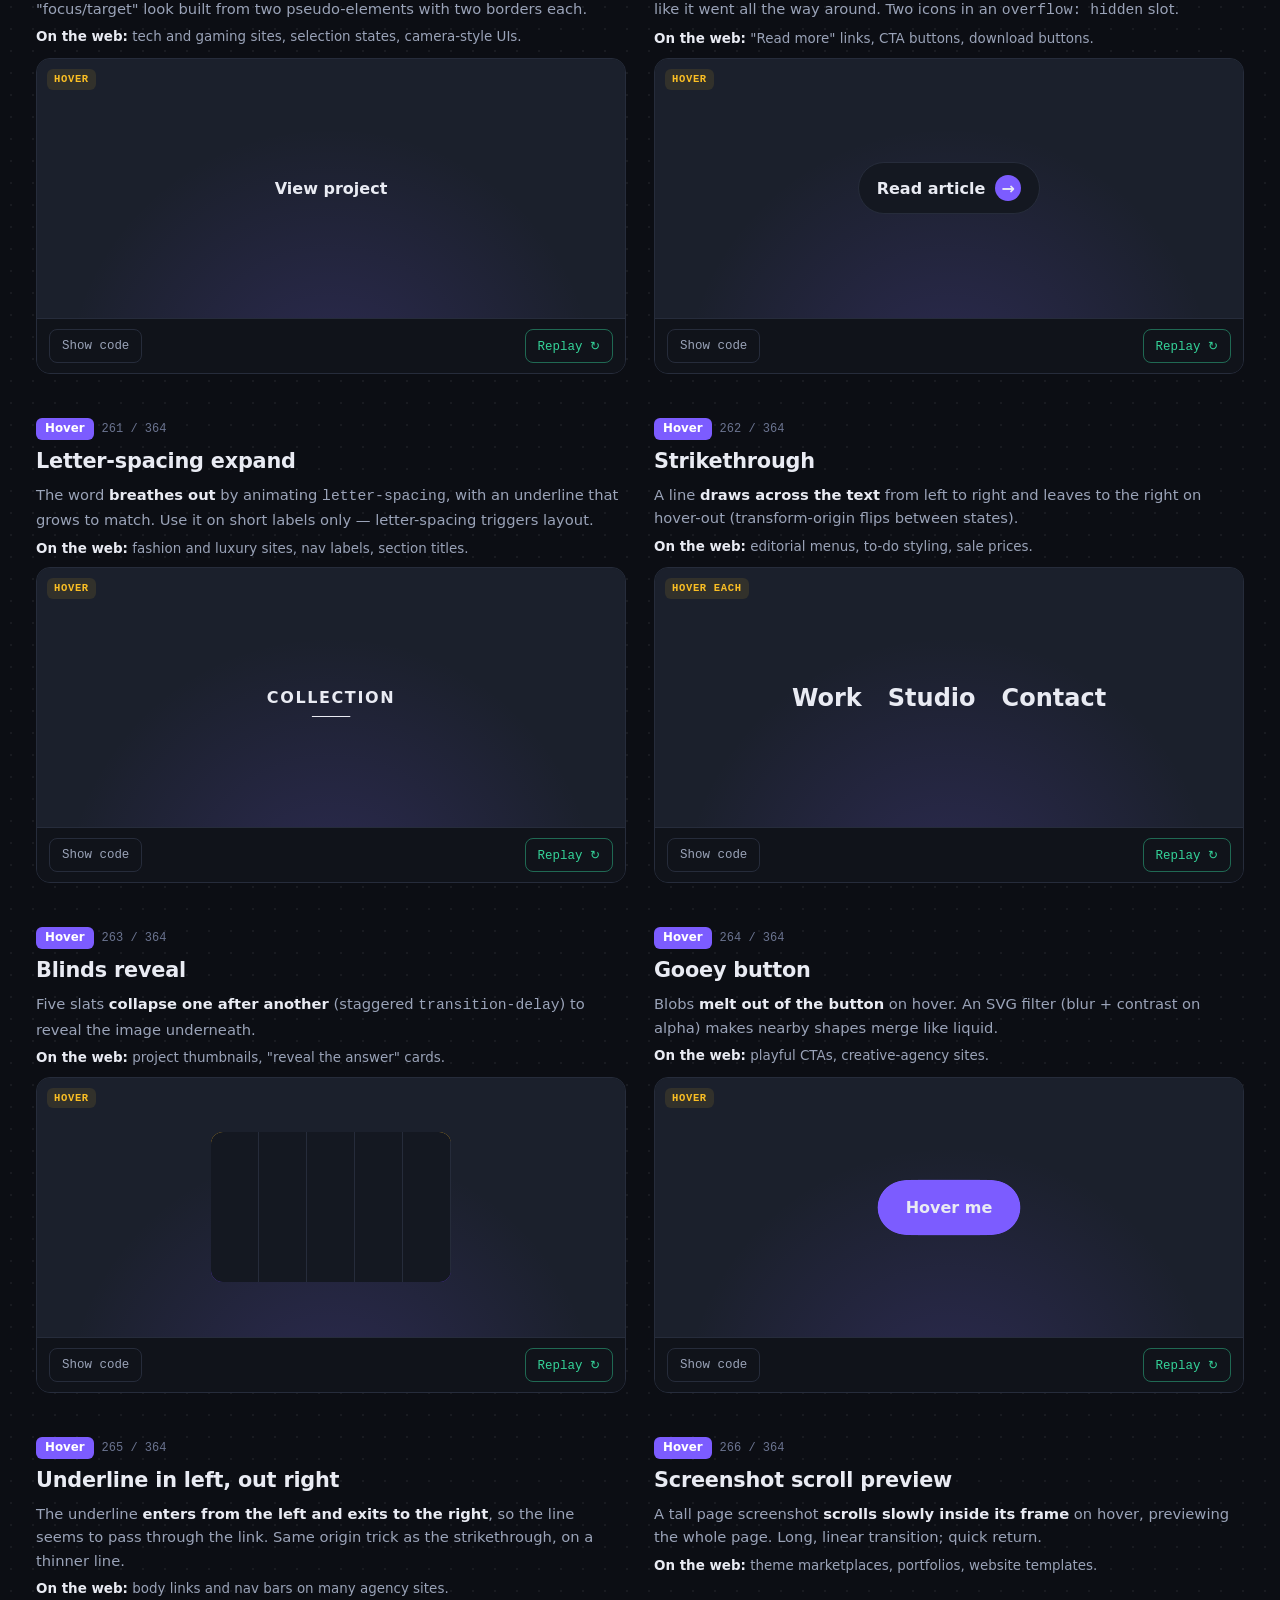
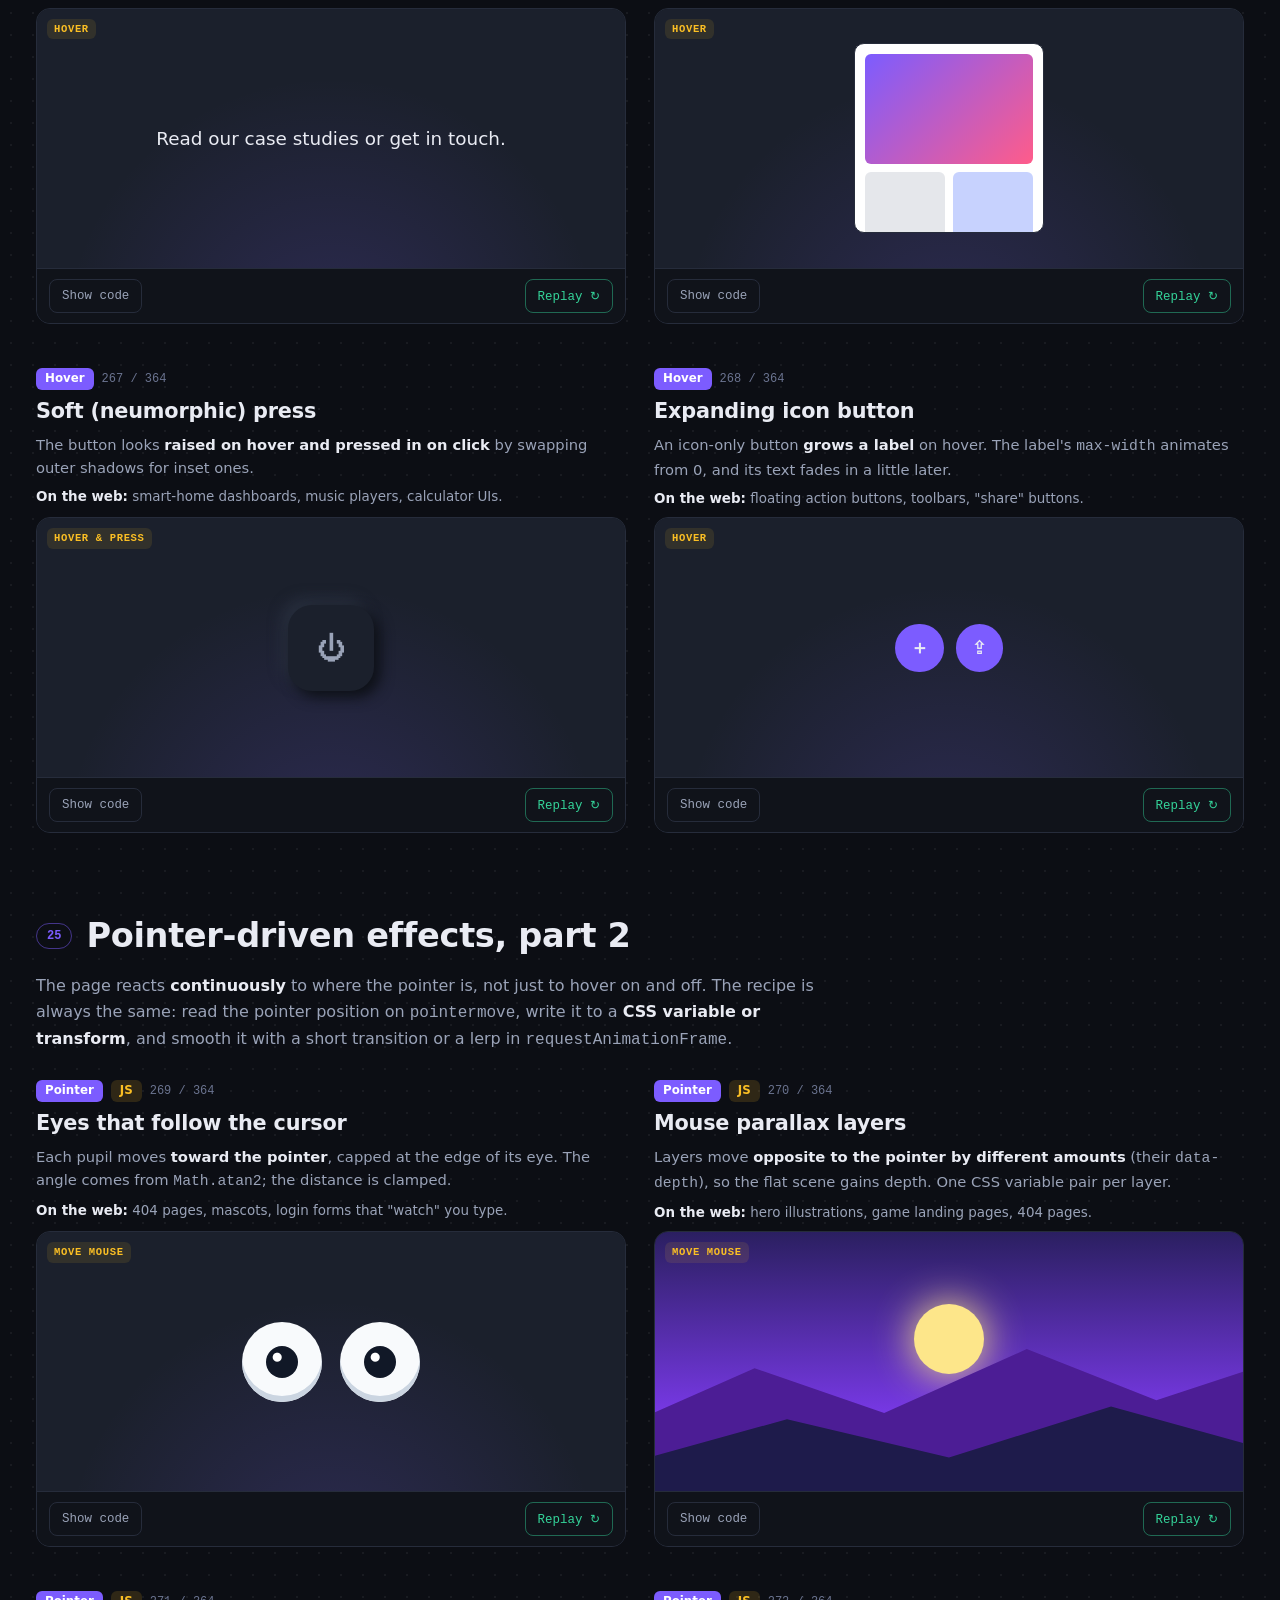
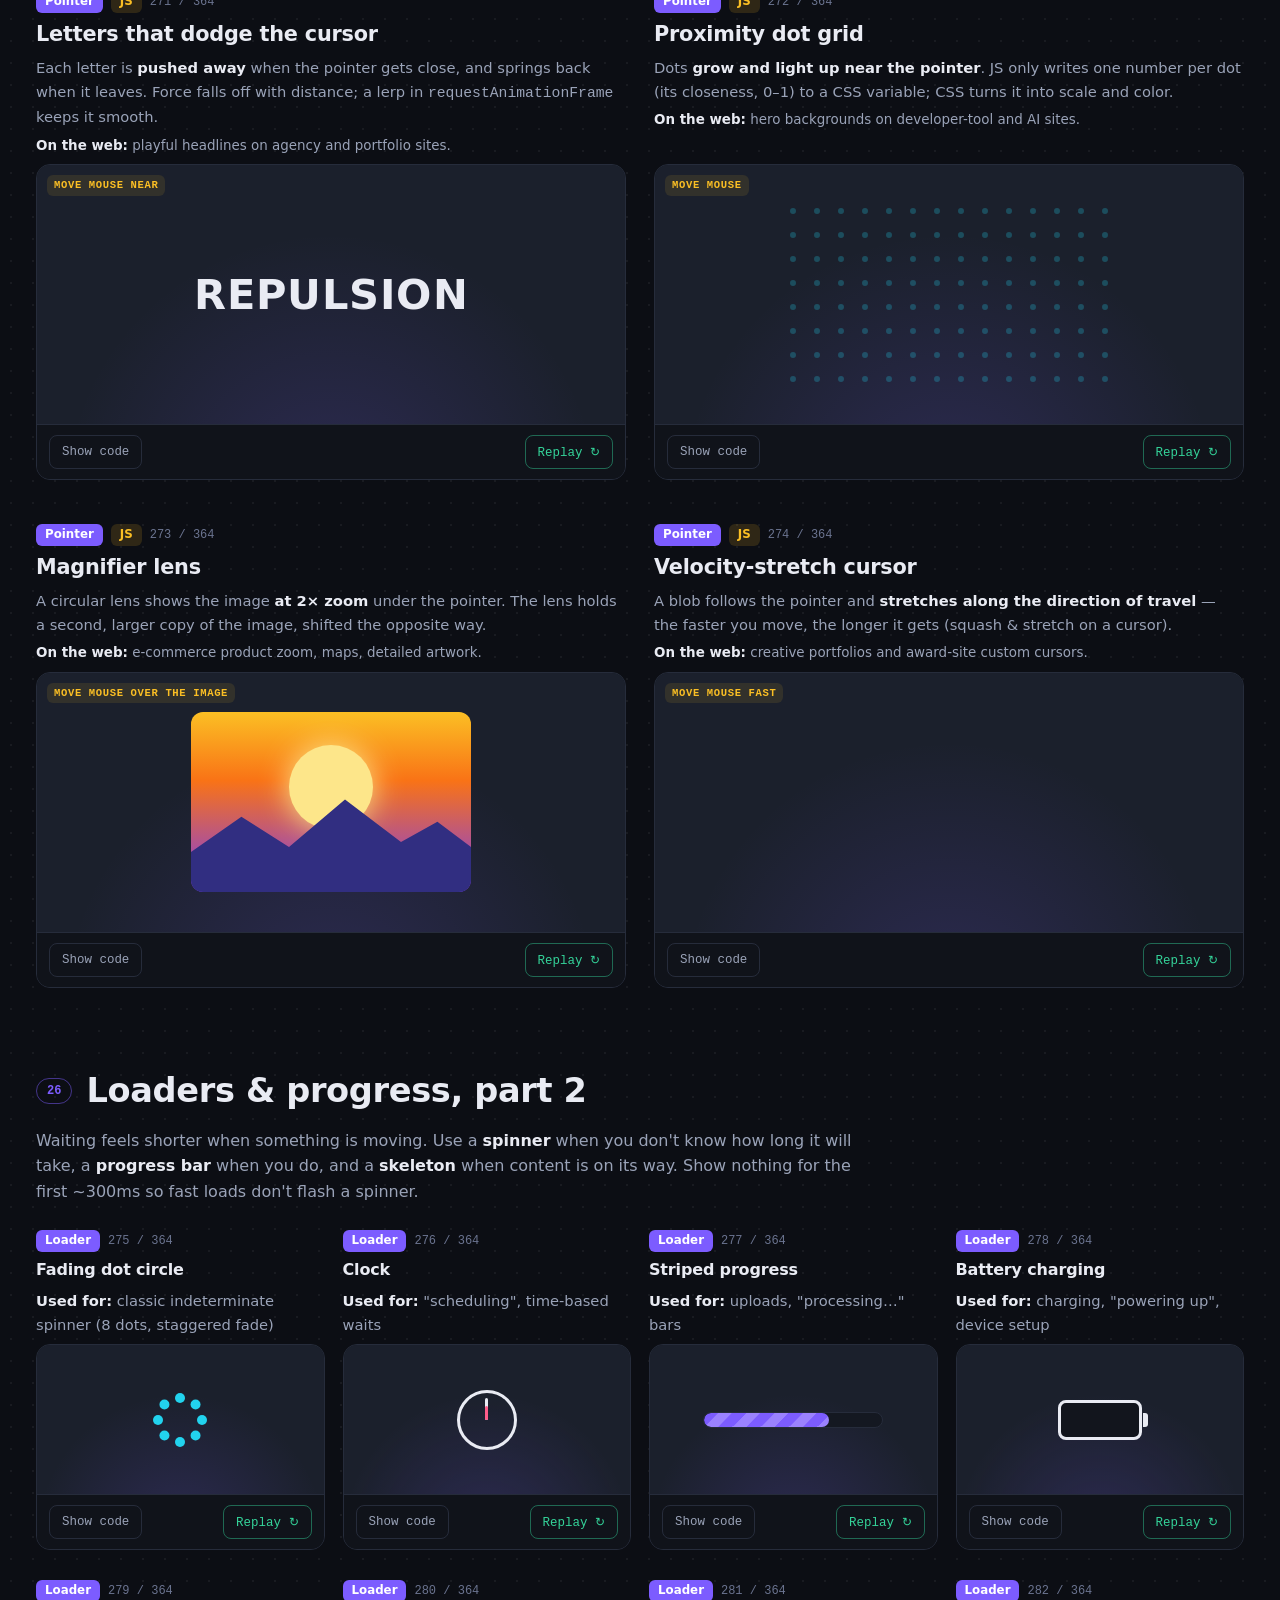
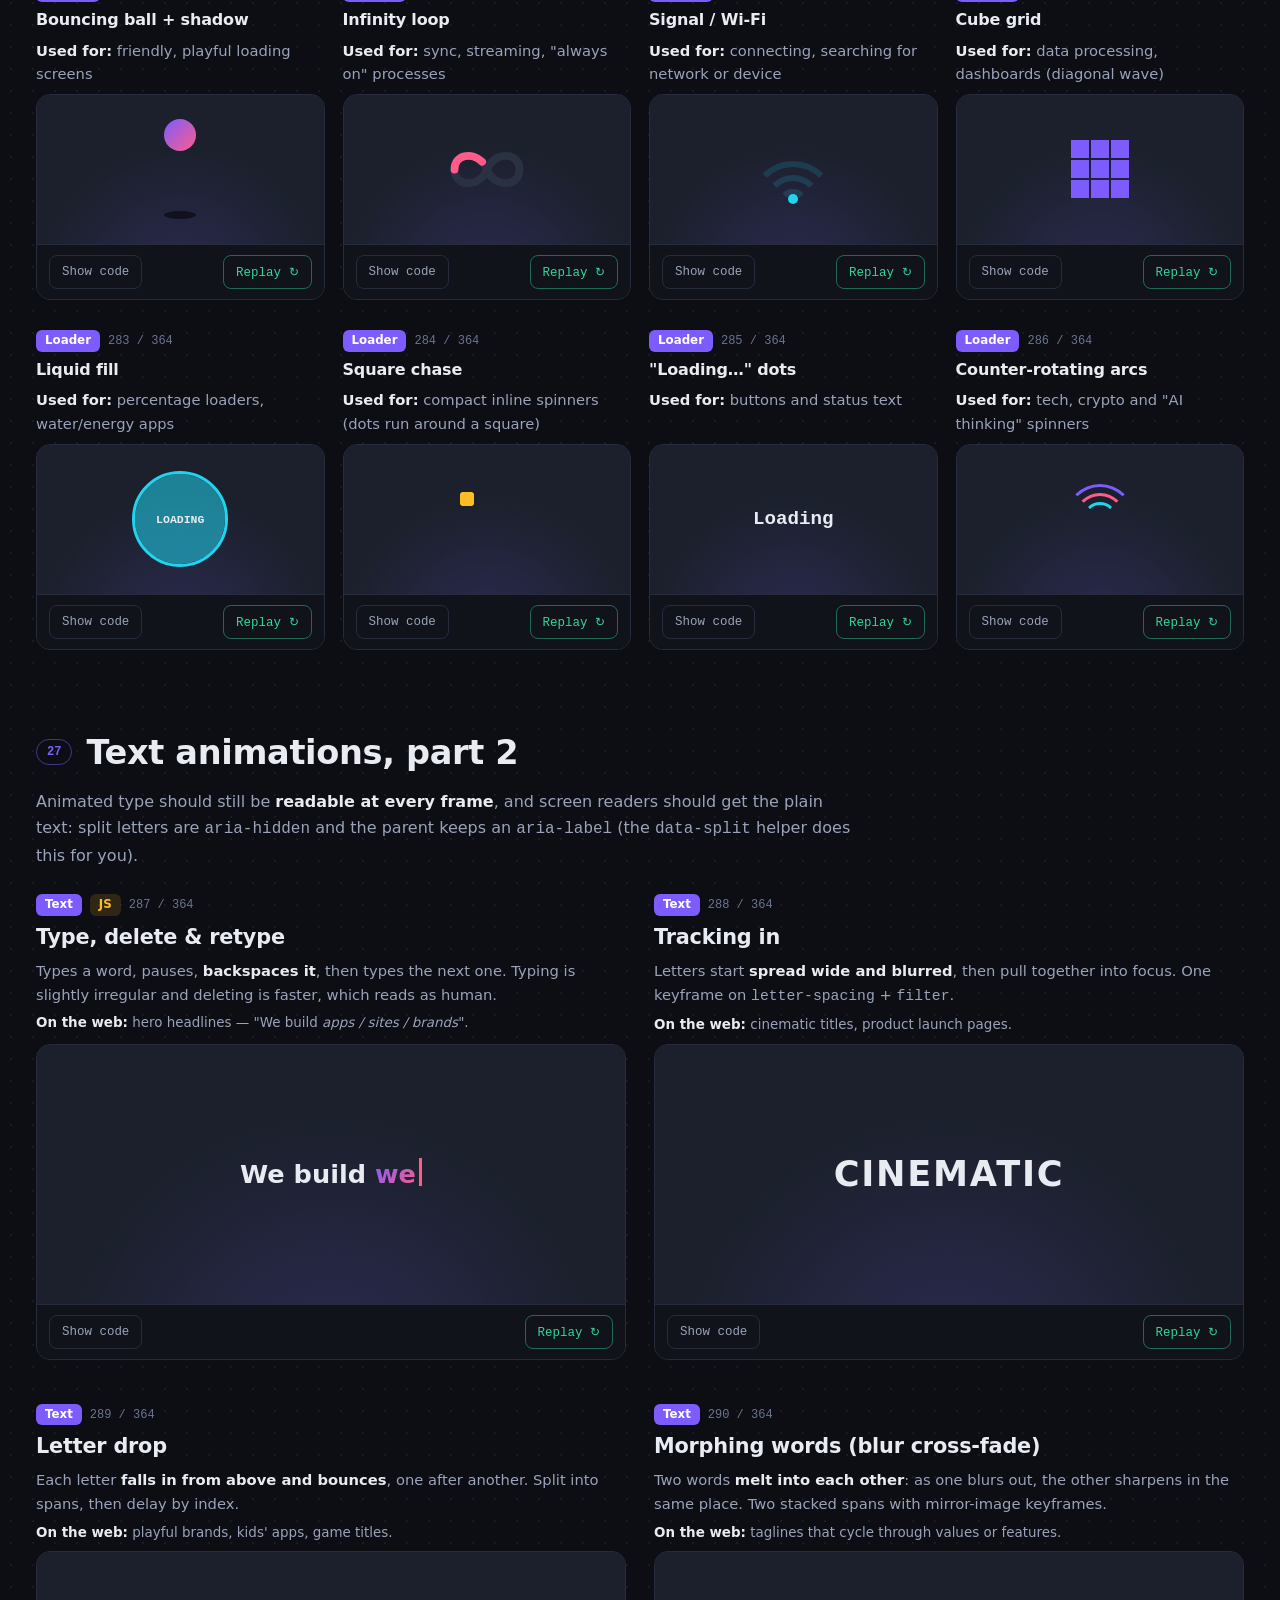
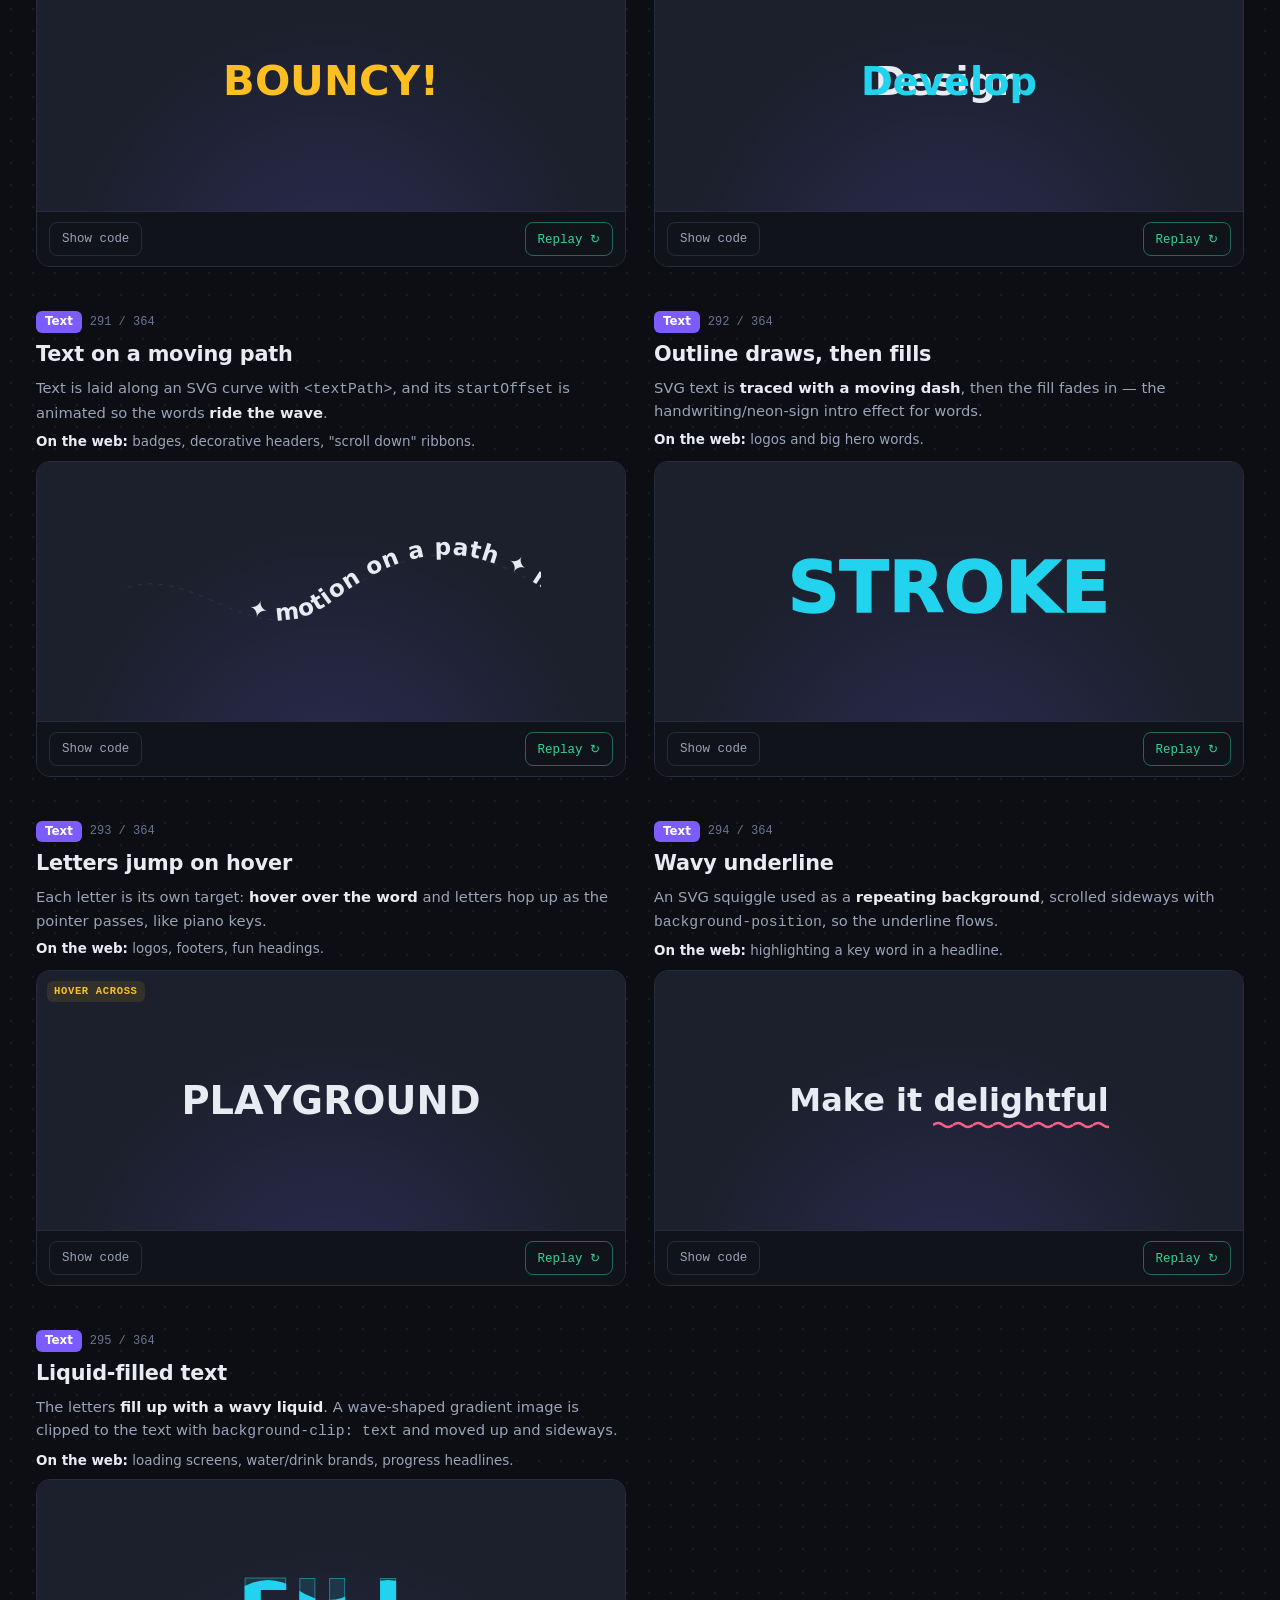
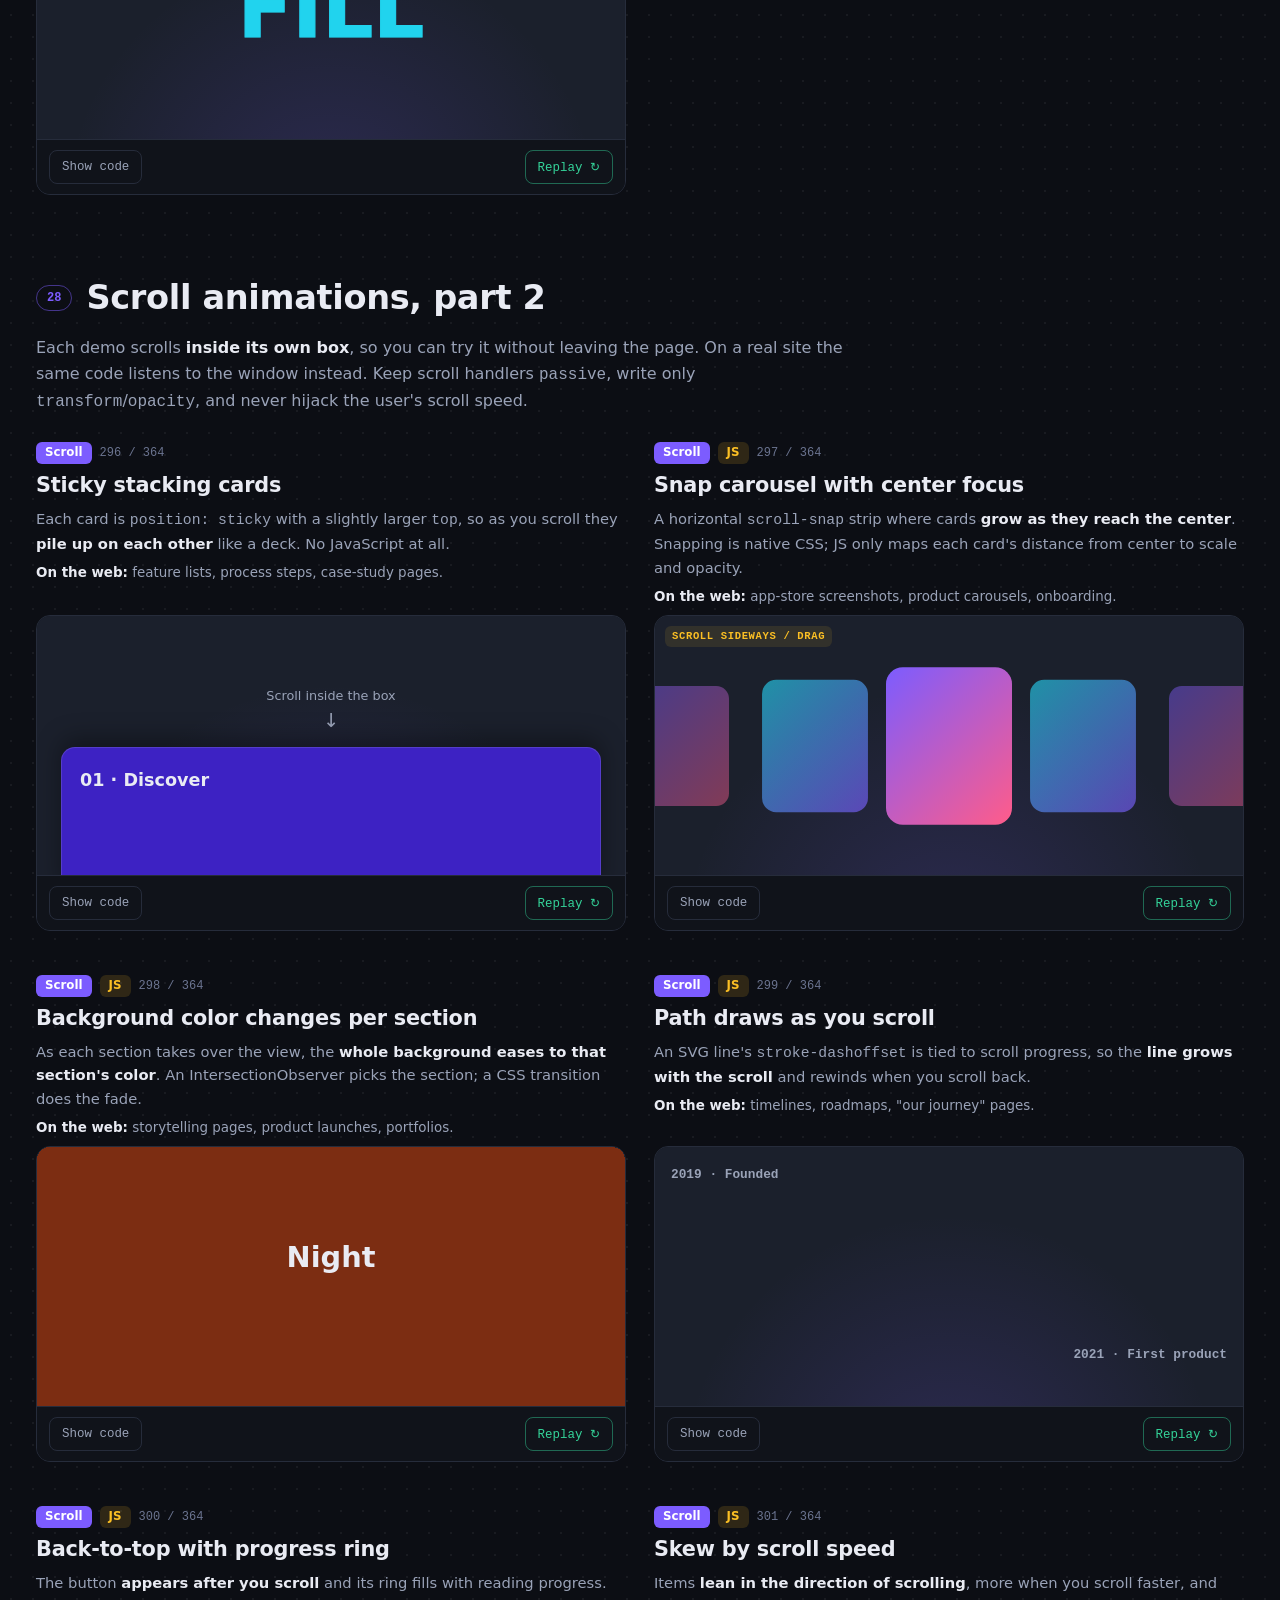
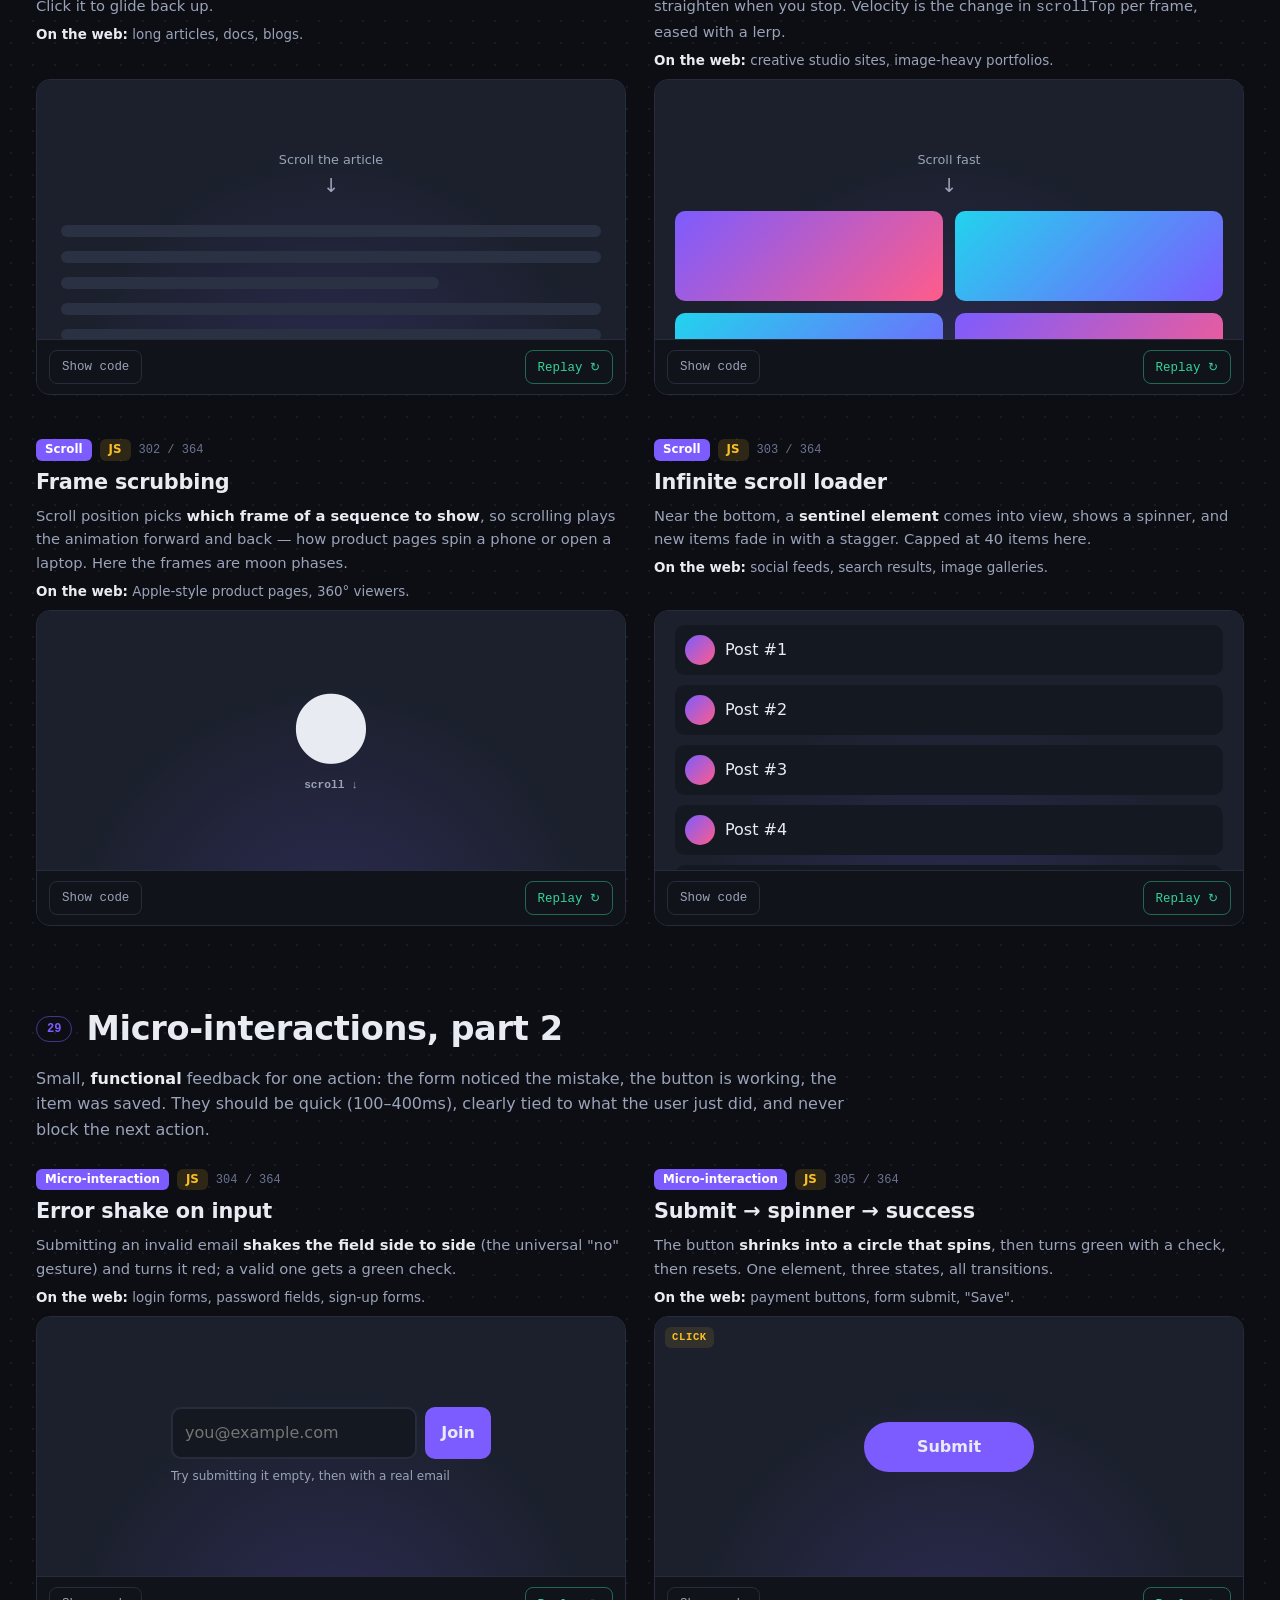
==== commit 53802c0f: "Add part7.js: Implement page framework and demos for interactive visualizations" ====
--- a/more.html
+++ b/more.html
@@ -32,6 +32,7 @@
 <a class="btn" href="part4.html">Part 4: modern CSS &amp; more →</a>
 <a class="btn" href="part5.html">Part 5: motion studies →</a>
 <a class="btn" href="part6.html">Part 6: physics &amp; simulations →</a>
+<a class="btn" href="part7.html">Part 7: algorithms, rigs &amp; shaders →</a>
 <button class="btn" id="pauseAll">⏸ Pause all motion</button>
 </div>
 <p class="motion-note">Your system asks for reduced motion, so animations start paused. Press "Play all motion" to watch them.</p>
@@ -59,6 +60,7 @@
 <li><a href="part4.html">Part 4 →</a></li>
 <li><a href="part5.html">Part 5 →</a></li>
 <li><a href="part6.html">Part 6 →</a></li>
+<li><a href="part7.html">Part 7 →</a></li>
 </ul>
 </nav>
 <main>
@@ -2646,7 +2648,7 @@
 </div>
 </section>
 </main>
-<footer>Web Motion Playground · Part 3 · built with HTML, CSS and a little JavaScript · demo styles live in <code>more.css</code>, demo scripts in <code>more.js</code> · <a href="index.html">back to Parts 1 &amp; 2</a> · <a href="part4.html">Part 4 →</a> · <a href="part5.html">Part 5</a> · <a href="part6.html">Part 6</a></footer>
+<footer>Web Motion Playground · Part 3 · built with HTML, CSS and a little JavaScript · demo styles live in <code>more.css</code>, demo scripts in <code>more.js</code> · <a href="index.html">back to Parts 1 &amp; 2</a> · <a href="part4.html">Part 4 →</a> · <a href="part5.html">Part 5</a> · <a href="part6.html">Part 6</a> · <a href="part7.html">Part 7</a></footer>
 <script src="more.js"></script>
 </body>
 </html>
